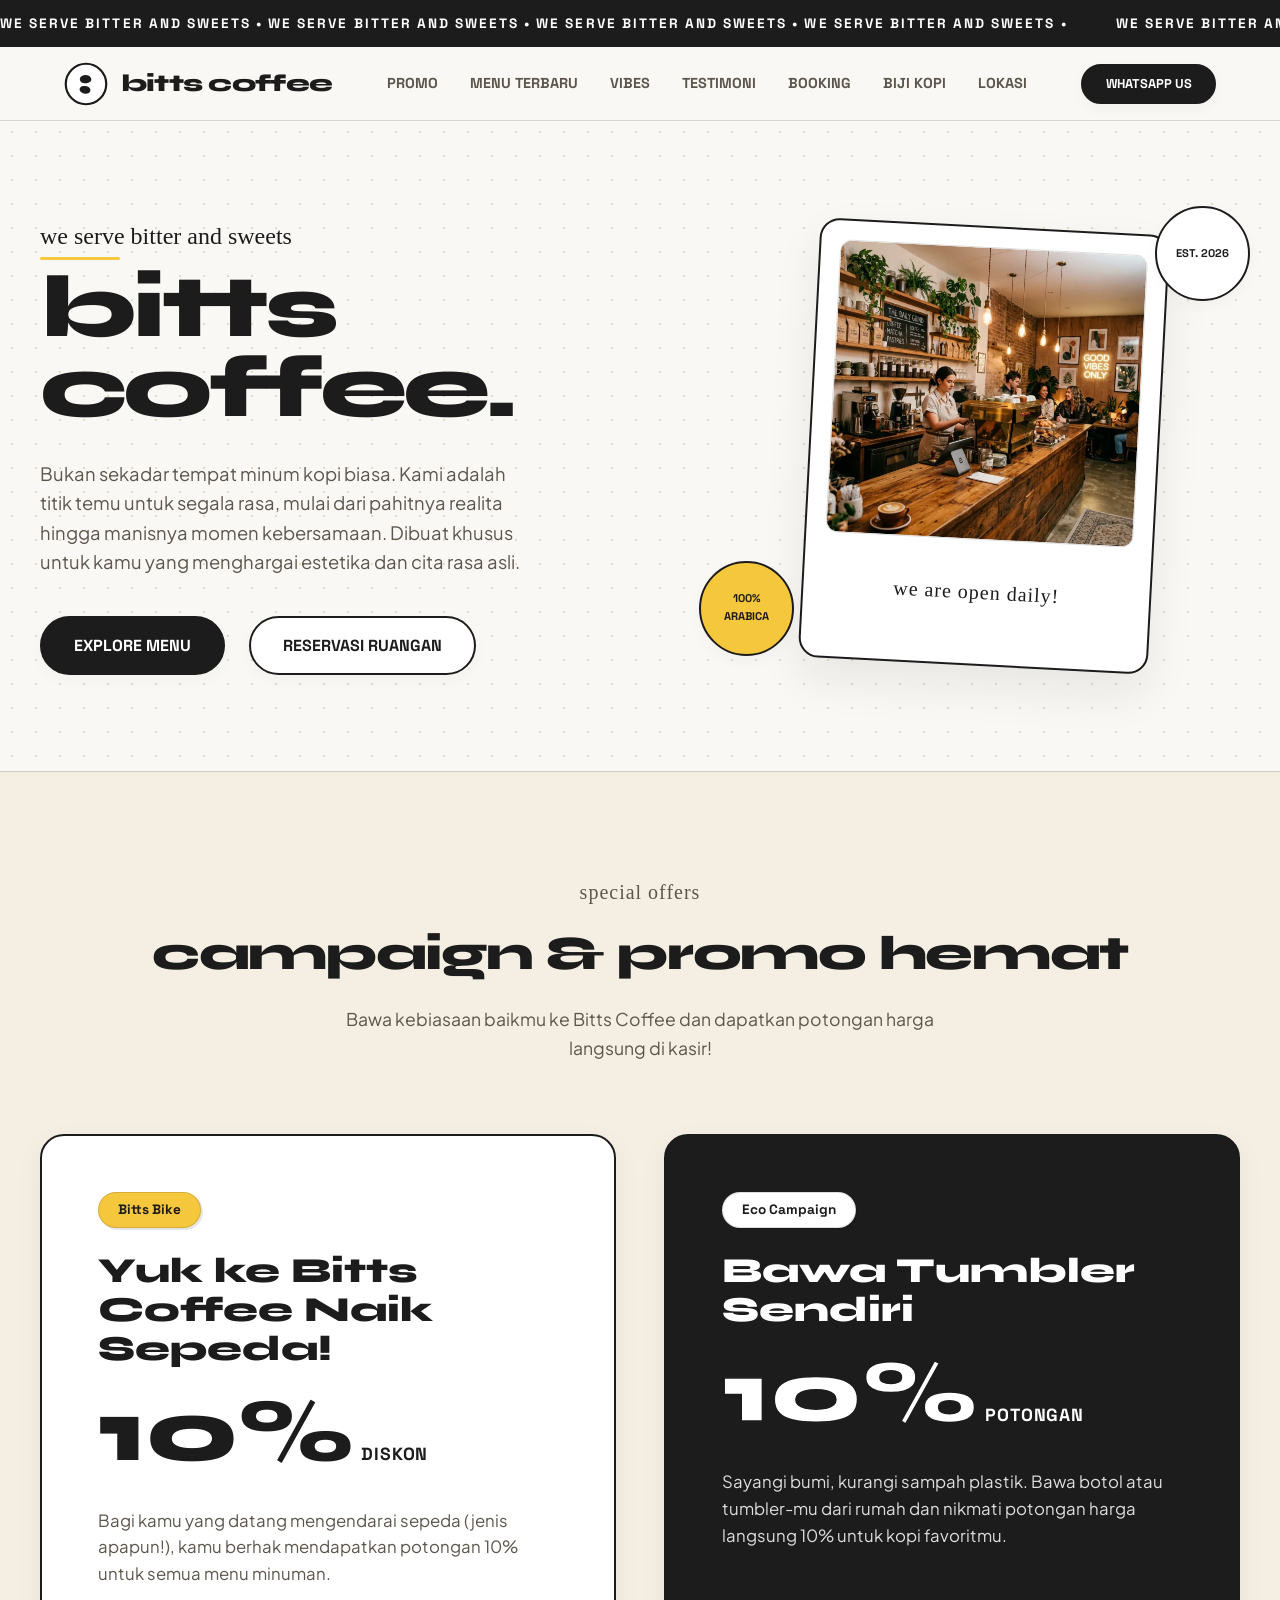
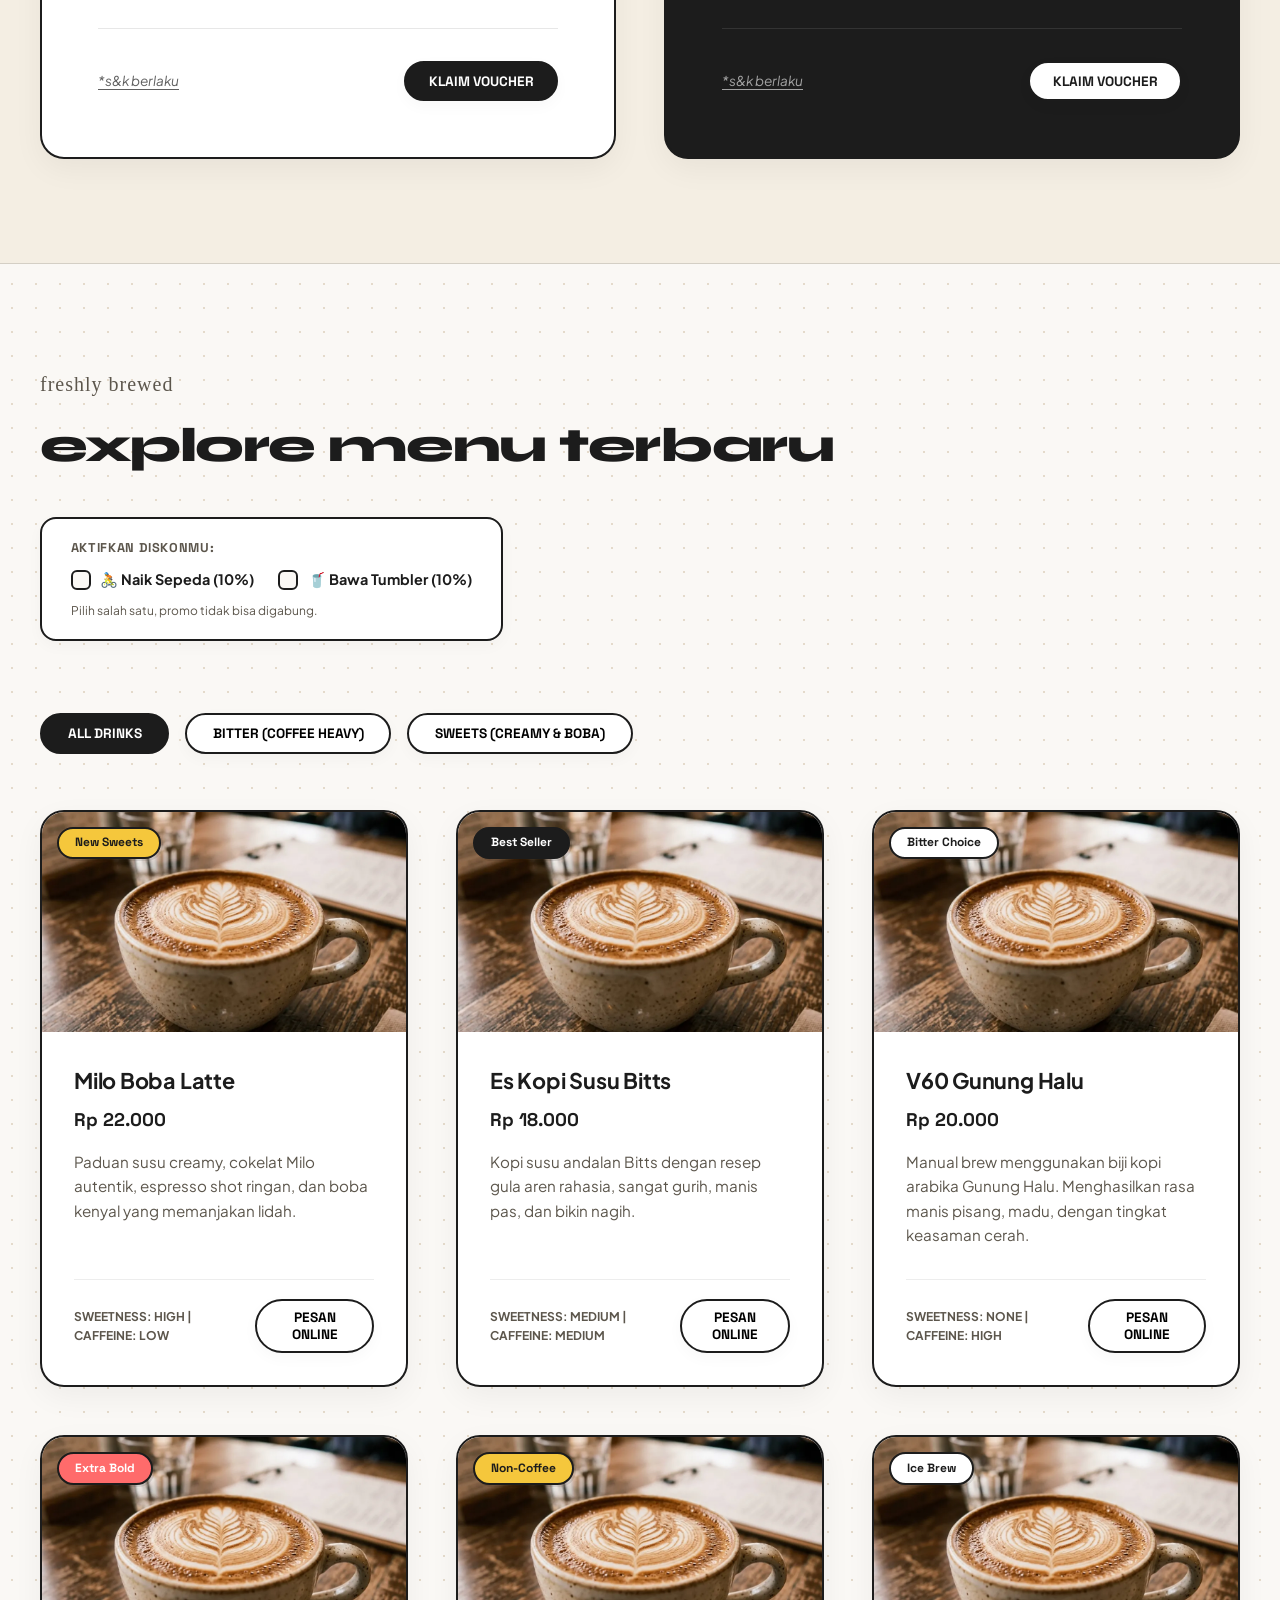
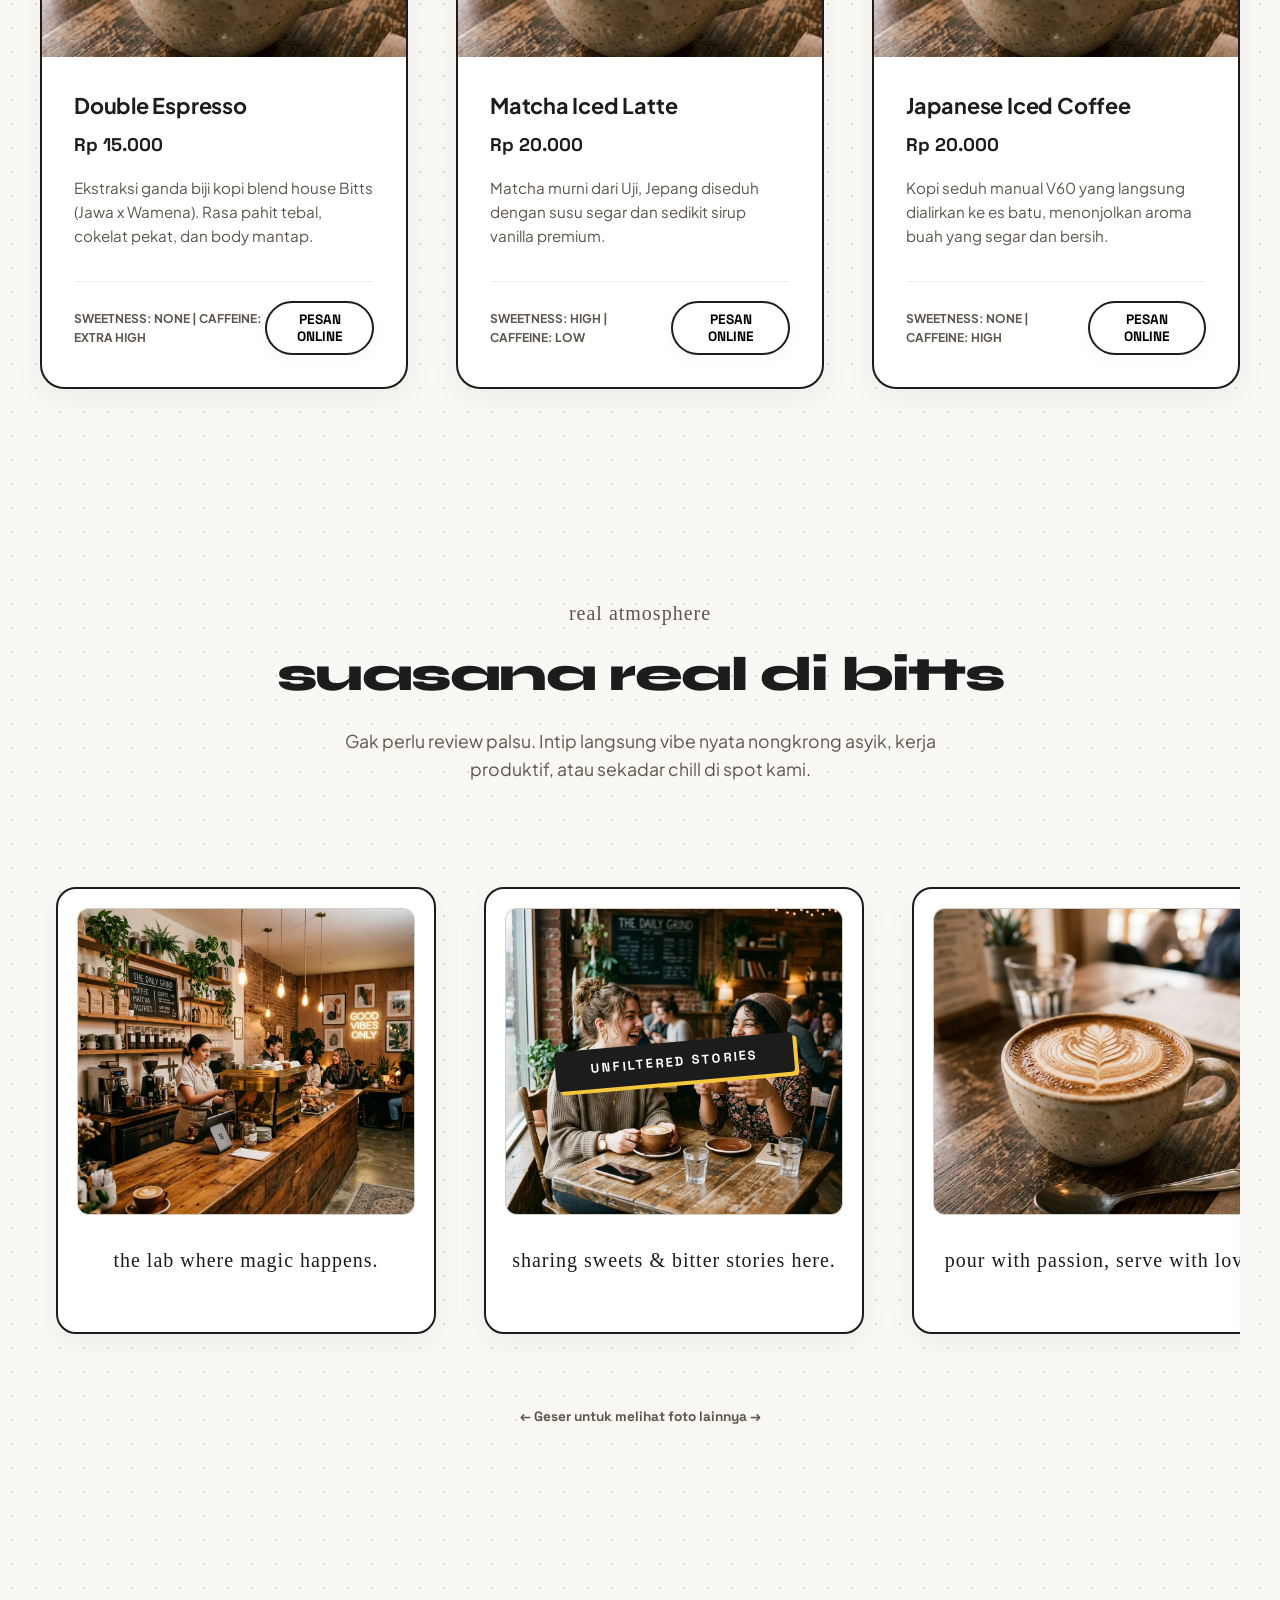
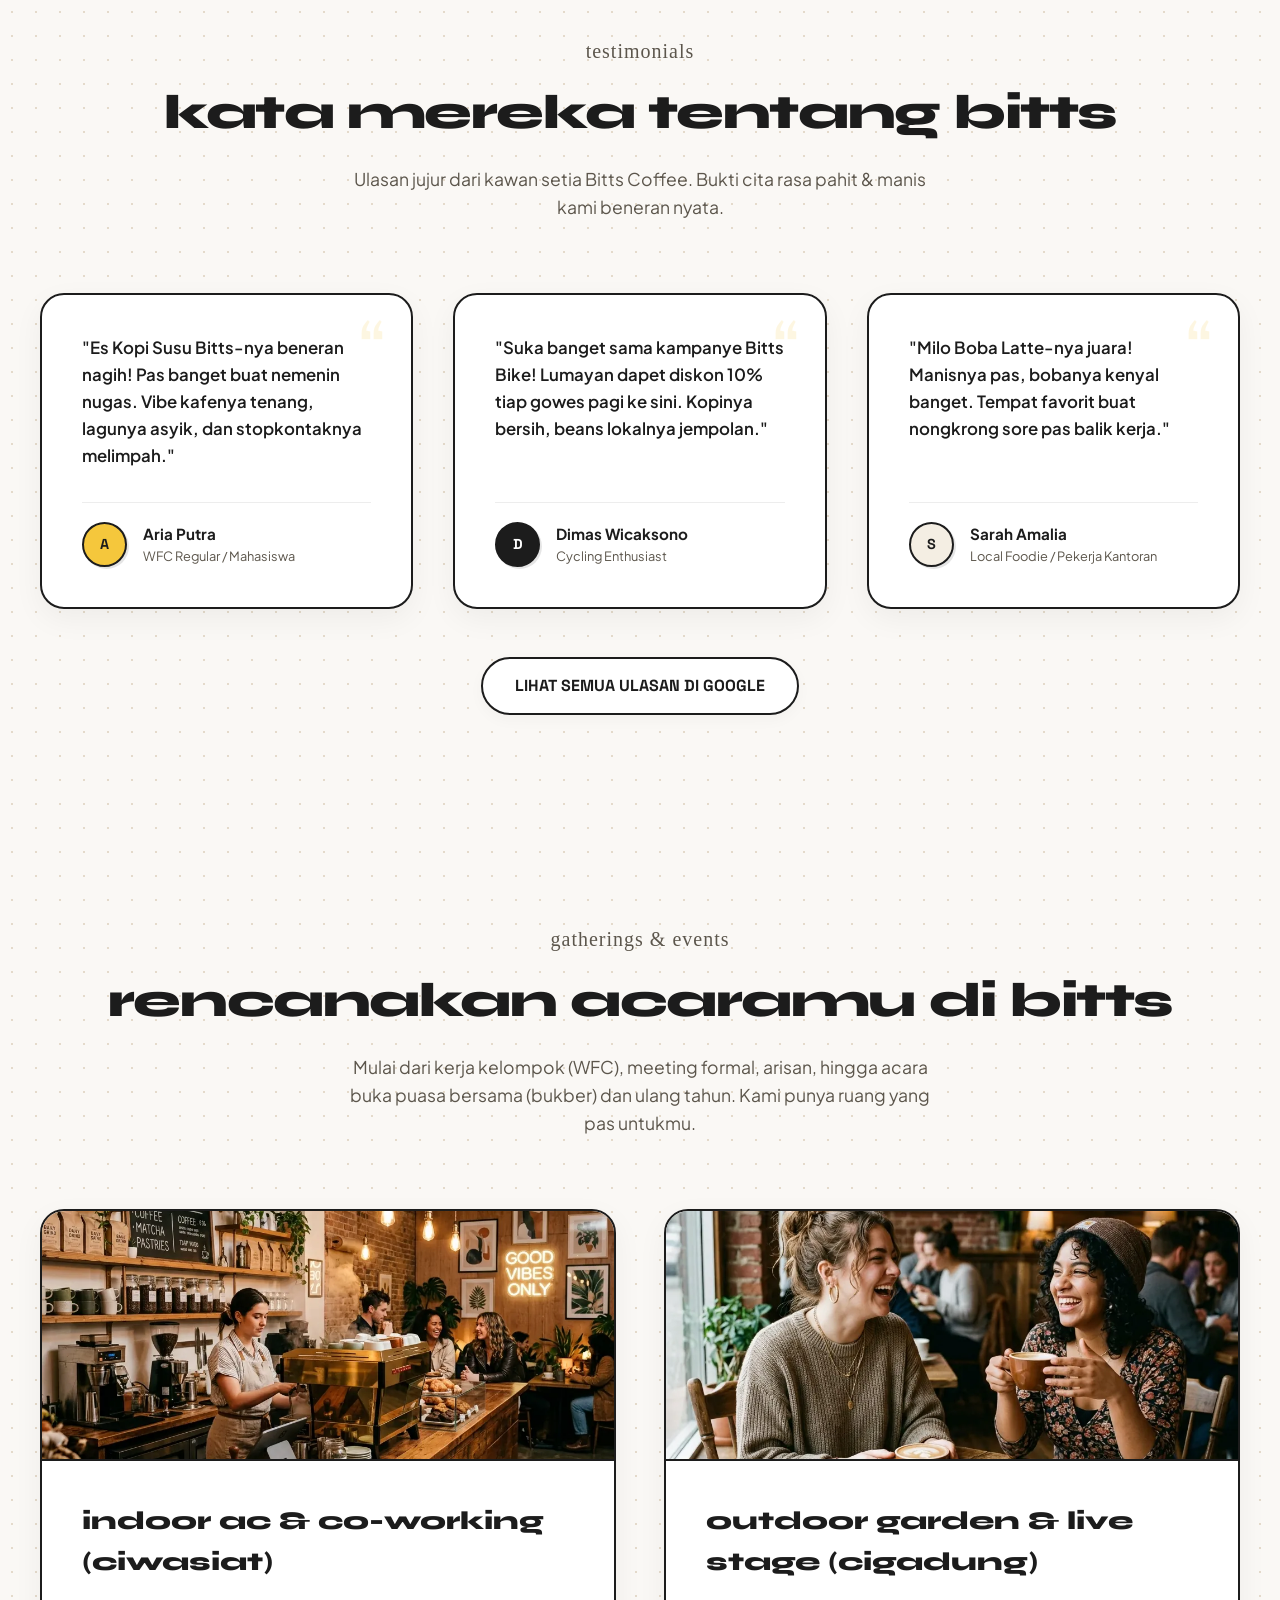
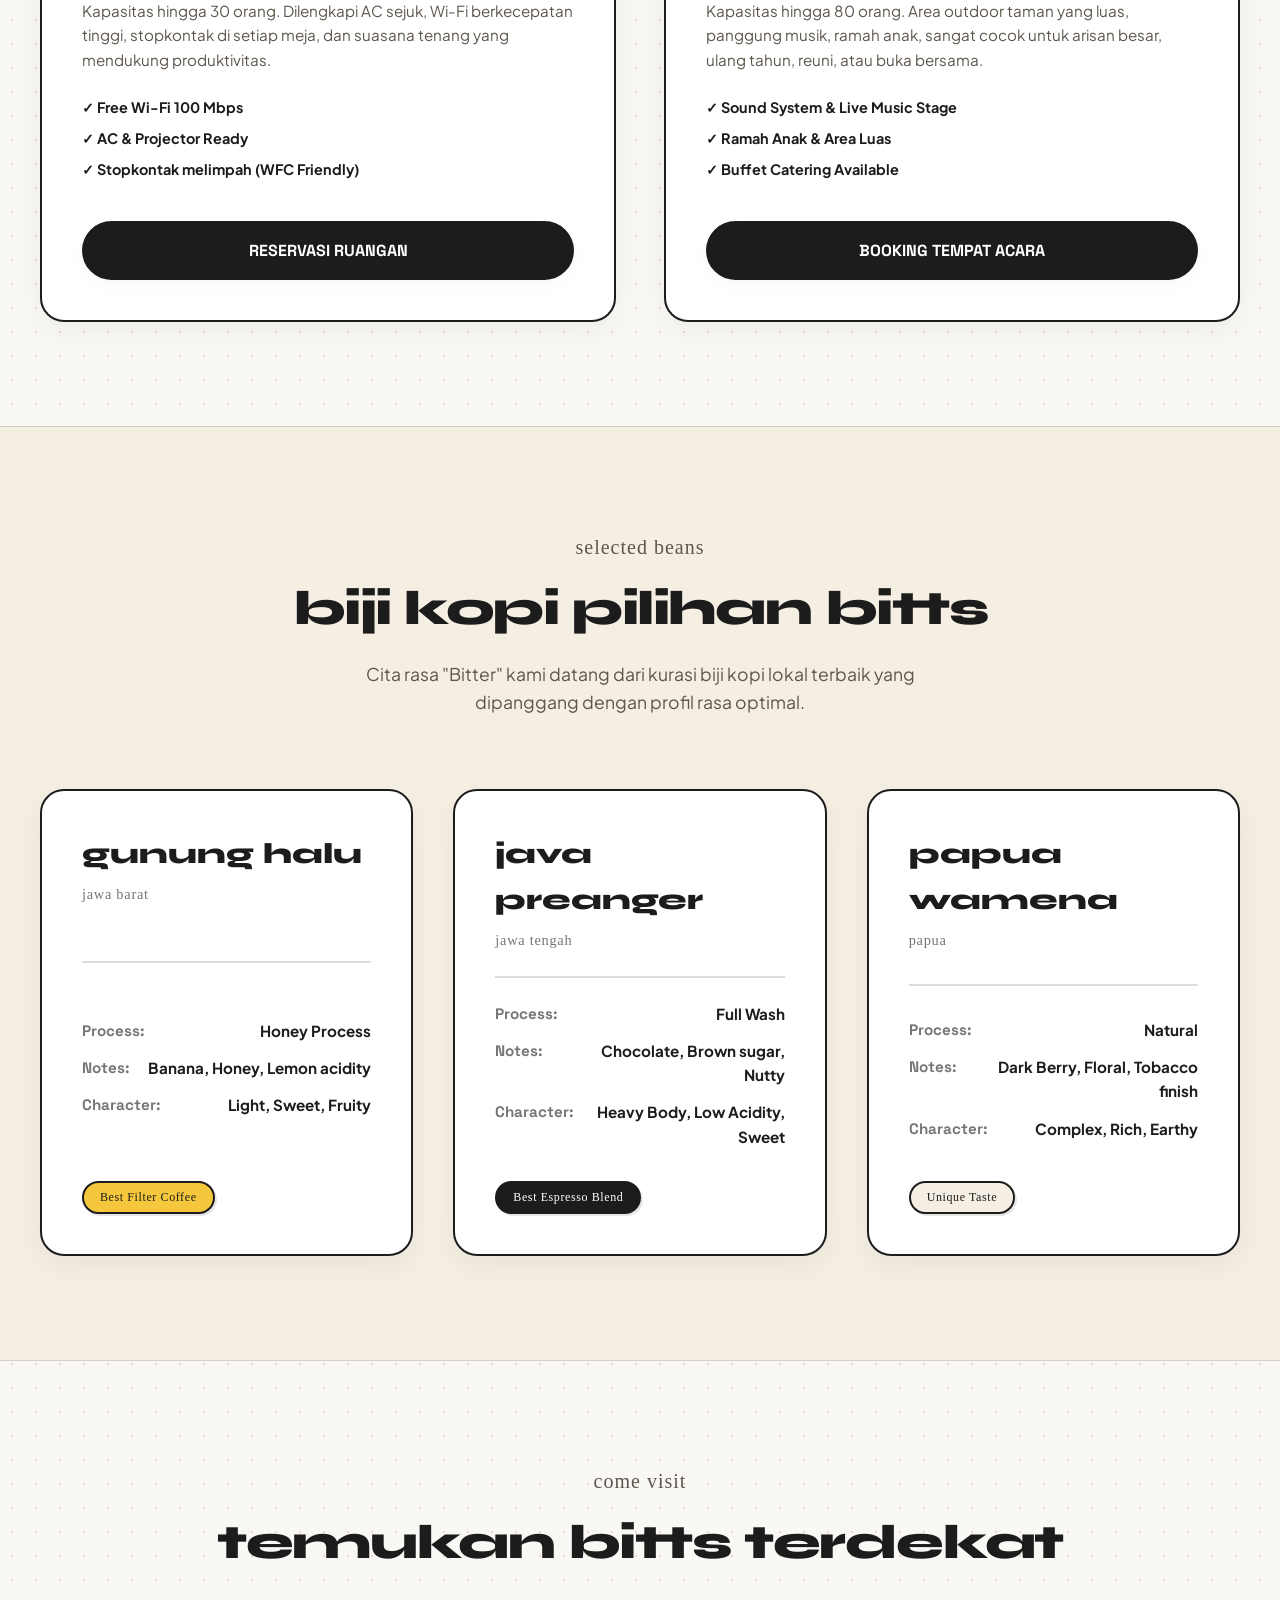
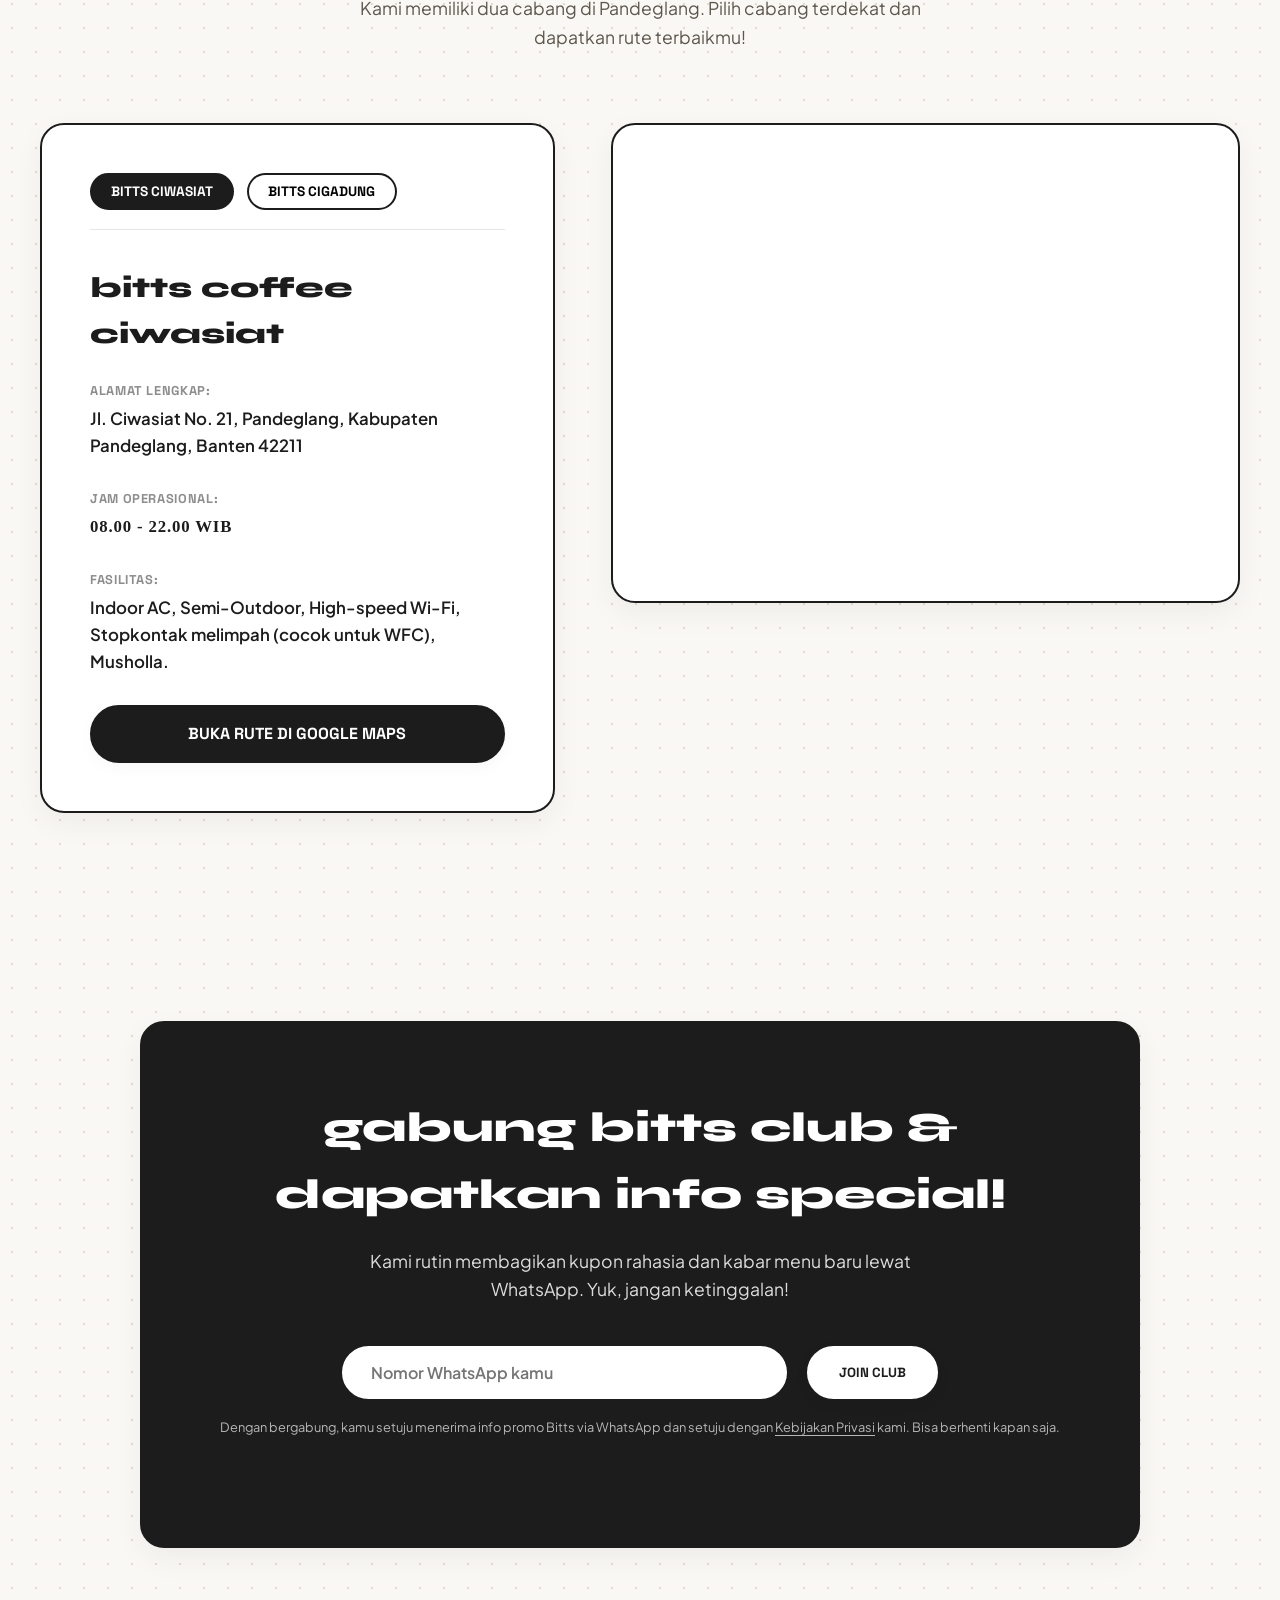
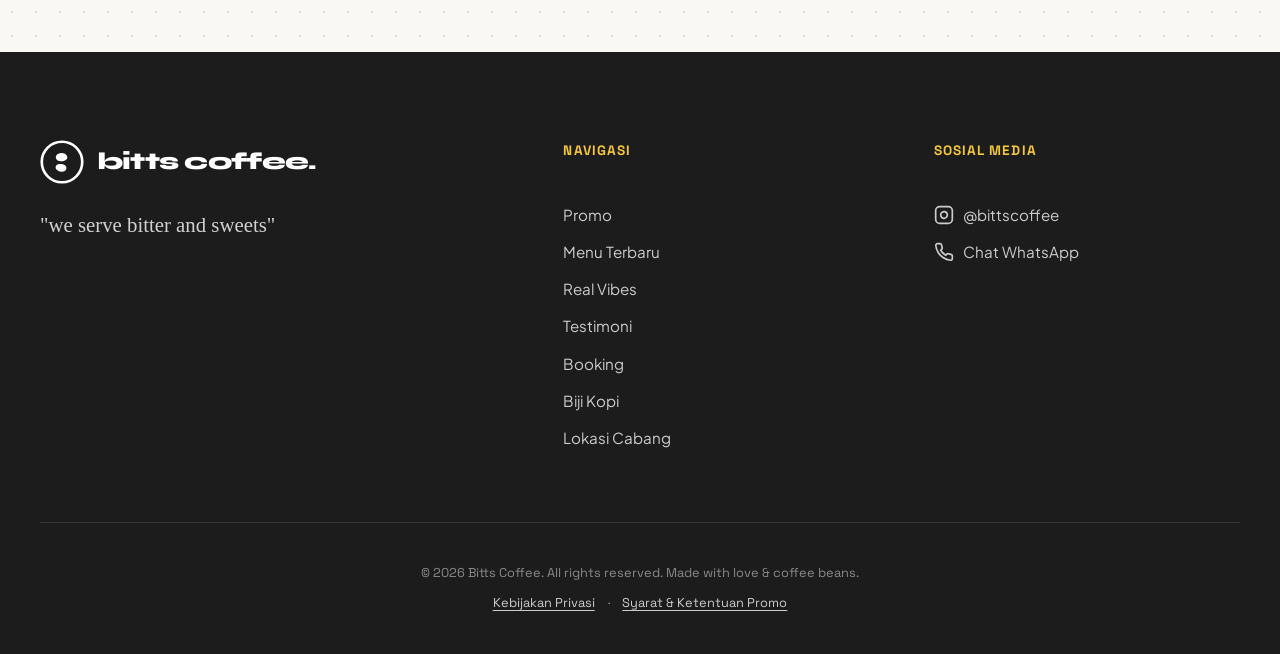
==== index.html @ a5402fc9 "Landing page Bitts Coffee dengan tracking konversi - Halaman utama: promo, menu, suasana, testimoni," ====
<!DOCTYPE html>
<html lang="id">
<head>
  <meta charset="UTF-8">
  <meta name="viewport" content="width=device-width, initial-scale=1.0">
  <title>Bitts Coffee Pandeglang | We Serve Bitter and Sweets</title>
  <!-- SEO Meta Tags (ganti bittscoffee.example dengan domain asli Bitts) -->
  <meta name="description" content="Coffee shop di Pandeglang, cabang Ciwasiat dan Cigadung. Buka setiap hari 08.00-22.00. Diskon 10% kalau datang naik sepeda atau bawa tumbler.">
  <meta name="keywords" content="bitts coffee, coffee shop pandeglang, kopi pandeglang, cafe ciwasiat, cafe cigadung, tempat bukber pandeglang">
  <meta name="author" content="Bitts Coffee">
  <meta name="theme-color" content="#1c1c1c">
  <link rel="canonical" href="https://bittscoffee.example/">
  <link rel="icon" href="favicon.svg" type="image/svg+xml">
  <link rel="apple-touch-icon" href="apple-touch-icon.png">
  <!-- Open Graph (tampilan saat link dibagikan di WhatsApp, Instagram, Facebook) -->
  <meta property="og:title" content="Bitts Coffee Pandeglang | We Serve Bitter and Sweets">
  <meta property="og:description" content="Menu terbaru, promo diskon 10%, reservasi tempat acara, dan lokasi 2 cabang Bitts Coffee di Pandeglang.">
  <meta property="og:type" content="website">
  <meta property="og:url" content="https://bittscoffee.example/">
  <meta property="og:image" content="https://bittscoffee.example/assets/img/og-image.jpg">
  <meta property="og:image:width" content="1200">
  <meta property="og:image:height" content="630">
  <meta property="og:locale" content="id_ID">
  <meta property="og:site_name" content="Bitts Coffee">
  <meta name="twitter:card" content="summary_large_image">

  <!-- Data bisnis untuk Google (muncul di hasil pencarian dan Maps) -->
  <script type="application/ld+json">
  {
    "@context": "https://schema.org",
    "@graph": [
      {
        "@type": "Organization",
        "@id": "https://bittscoffee.example/#brand",
        "name": "Bitts Coffee",
        "url": "https://bittscoffee.example/",
        "logo": "https://bittscoffee.example/apple-touch-icon.png",
        "slogan": "We serve bitter and sweets",
        "sameAs": ["https://instagram.com/bittscoffee"]
      },
      {
        "@type": "CafeOrCoffeeShop",
        "name": "Bitts Coffee Ciwasiat",
        "parentOrganization": { "@id": "https://bittscoffee.example/#brand" },
        "url": "https://bittscoffee.example/#lokasi",
        "image": "https://bittscoffee.example/assets/img/og-image.jpg",
        "telephone": "+6281234567890",
        "servesCuisine": "Kopi",
        "priceRange": "Rp15.000 - Rp25.000",
        "menu": "https://bittscoffee.example/#menu",
        "address": {
          "@type": "PostalAddress",
          "streetAddress": "Jl. Ciwasiat No. 21",
          "addressLocality": "Pandeglang",
          "addressRegion": "Banten",
          "addressCountry": "ID"
        },
        "geo": { "@type": "GeoCoordinates", "latitude": -6.3006847, "longitude": 106.1030062 },
        "openingHoursSpecification": [{
          "@type": "OpeningHoursSpecification",
          "dayOfWeek": ["Monday", "Tuesday", "Wednesday", "Thursday", "Friday", "Saturday", "Sunday"],
          "opens": "08:00",
          "closes": "22:00"
        }]
      },
      {
        "@type": "CafeOrCoffeeShop",
        "name": "Bitts Coffee Cigadung",
        "parentOrganization": { "@id": "https://bittscoffee.example/#brand" },
        "url": "https://bittscoffee.example/#lokasi",
        "image": "https://bittscoffee.example/assets/img/og-image.jpg",
        "telephone": "+6281234567890",
        "servesCuisine": "Kopi",
        "priceRange": "Rp15.000 - Rp25.000",
        "menu": "https://bittscoffee.example/#menu",
        "address": {
          "@type": "PostalAddress",
          "streetAddress": "Jl. Cigadung Mandiri, Cigadung, Kec. Karang Tanjung",
          "addressLocality": "Pandeglang",
          "addressRegion": "Banten",
          "addressCountry": "ID"
        },
        "geo": { "@type": "GeoCoordinates", "latitude": -6.2843482, "longitude": 106.1264871 },
        "openingHoursSpecification": [{
          "@type": "OpeningHoursSpecification",
          "dayOfWeek": ["Monday", "Tuesday", "Wednesday", "Thursday", "Friday", "Saturday", "Sunday"],
          "opens": "08:00",
          "closes": "22:00"
        }]
      }
    ]
  }
  </script>

  <!-- Google Analytics 4 (ganti G-XXXXXXXXXX dengan Measurement ID milik Bitts) -->
  <script async src="https://www.googletagmanager.com/gtag/js?id=G-XXXXXXXXXX"></script>
  <script>
    window.dataLayer = window.dataLayer || [];
    function gtag(){dataLayer.push(arguments);}
    gtag('js', new Date());
    gtag('config', 'G-XXXXXXXXXX');
  </script>

  <!-- Microsoft Clarity (ganti CLARITY_ID dengan Project ID dari clarity.microsoft.com) -->
  <script>
    (function(c,l,a,r,i,t,y){
      c[a]=c[a]||function(){(c[a].q=c[a].q||[]).push(arguments)};
      t=l.createElement(r);t.async=1;t.src="https://www.clarity.ms/tag/"+i;
      y=l.getElementsByTagName(r)[0];y.parentNode.insertBefore(t,y);
    })(window, document, "clarity", "script", "CLARITY_ID");
  </script>

  <!-- Google Fonts -->
  <link rel="preconnect" href="https://fonts.googleapis.com">
  <link rel="preconnect" href="https://fonts.gstatic.com" crossorigin>
  <link href="https://fonts.googleapis.com/css2?family=Permanent+Marker&family=Plus+Jakarta+Sans:wght@400;500;600;700&family=Syne:wght@700;800&family=Space+Grotesk:wght@500;700&display=swap" rel="stylesheet">
  
  <!-- CSS Link -->
  <link rel="stylesheet" href="style.css">
</head>
<body>

  <!-- Announcement Bar / Marquee -->
  <div class="marquee-bar">
    <div class="marquee-content">
      <span>WE SERVE BITTER AND SWEETS • WE SERVE BITTER AND SWEETS • WE SERVE BITTER AND SWEETS • WE SERVE BITTER AND SWEETS • </span>
      <span>WE SERVE BITTER AND SWEETS • WE SERVE BITTER AND SWEETS • WE SERVE BITTER AND SWEETS • WE SERVE BITTER AND SWEETS • </span>
    </div>
  </div>

  <!-- Header Navigation -->
  <header class="main-header">
    <div class="header-container">
      <a href="#" class="logo-group">
        <!-- Double Bean SVG Logo (Soft Charcoal version) -->
        <svg viewBox="0 0 100 100" class="bitts-logo-svg" xmlns="http://www.w3.org/2000/svg">
          <circle cx="50" cy="50" r="46" fill="#fff" stroke="#1c1c1c" stroke-width="5"/>
          <!-- Top bean -->
          <path d="M 36,38 C 38,28 58,26 62,38 C 64,44 54,50 44,48 C 36,46 36,40 36,38 Z" fill="#1c1c1c"/>
          <!-- Bottom bean -->
          <path d="M 37,58 C 42,52 60,54 60,64 C 60,72 48,74 41,70 C 35,66 34,62 37,58 Z" fill="#1c1c1c"/>
        </svg>
        <span class="logo-text">bitts coffee</span>
      </a>

      <nav class="nav-menu">
        <a href="#promo" class="nav-link">Promo</a>
        <a href="#menu" class="nav-link">Menu Terbaru</a>
        <a href="#suasana" class="nav-link">Vibes</a>
        <a href="#testimoni" class="nav-link">Testimoni</a>
        <a href="#booking" class="nav-link">Booking</a>
        <a href="#beans" class="nav-link">Biji Kopi</a>
        <a href="#lokasi" class="nav-link">Lokasi</a>
      </nav>

      <div class="header-cta">
        <a href="https://wa.me/6281234567890?text=Halo%20Bitts%20Coffee,%20saya%20tertarik%20tanya%20tanya%20tentang%20Bitts...%20(via%20website)" target="_blank" class="btn btn-black cta-nav" data-track="click_whatsapp" data-track-label="header">WhatsApp Us</a>
      </div>
      
      <button class="mobile-menu-toggle" id="mobile-toggle" aria-label="Buka menu" aria-expanded="false" aria-controls="mobile-nav">
        <span></span>
        <span></span>
        <span></span>
      </button>
    </div>
  </header>

  <!-- Mobile Nav Overlay -->
  <div class="mobile-nav" id="mobile-nav">
    <a href="#promo" class="mobile-link">Promo</a>
    <a href="#menu" class="mobile-link">Menu Terbaru</a>
    <a href="#suasana" class="mobile-link">Vibes</a>
    <a href="#testimoni" class="mobile-link">Testimoni</a>
    <a href="#booking" class="mobile-link">Booking</a>
    <a href="#beans" class="mobile-link">Biji Kopi</a>
    <a href="#lokasi" class="mobile-link">Lokasi</a>
    <a href="https://wa.me/6281234567890?text=Halo%20Bitts%20Coffee,%20saya%20mau%20order%20dari%20website...%20(via%20website)" target="_blank" class="btn btn-black btn-block" data-track="click_whatsapp" data-track-label="mobile_nav">WhatsApp Us</a>
  </div>

  <main>
    <!-- HERO SECTION -->
    <section class="hero-section">
      <div class="hero-container">
        <div class="hero-content">
          <div class="hero-slogan">we serve bitter and sweets</div>
          <h1 class="hero-title">bitts<br>coffee.</h1>
          <p class="hero-desc">Bukan sekadar tempat minum kopi biasa. Kami adalah titik temu untuk segala rasa, mulai dari pahitnya realita hingga manisnya momen kebersamaan. Dibuat khusus untuk kamu yang menghargai estetika dan cita rasa asli.</p>
          <div class="hero-buttons">
            <a href="#menu" class="btn btn-black">Explore Menu</a>
            <a href="#booking" class="btn btn-white">Reservasi Ruangan</a>
          </div>
        </div>

        <div class="hero-graphics">
          <div class="hero-card polaroid-hero">
            <img src="assets/img/atmosphere.webp" alt="Suasana bar Bitts Coffee" width="1024" height="1024" fetchpriority="high">
            <div class="polaroid-caption font-marker">we are open daily!</div>
          </div>
          <!-- Sticker Badge 1 -->
          <div class="sticker-badge sticker-rotate-cw sticker-top">
            <span>EST. 2026</span>
          </div>
          <!-- Sticker Badge 2 -->
          <div class="sticker-badge sticker-rotate-ccw bg-yellow sticker-bottom">
            <span>100% ARABICA</span>
          </div>
        </div>
      </div>
    </section>

    <!-- PROMO SECTION -->
    <section class="promo-section" id="promo">
      <div class="section-container">
        <div class="section-header text-center">
          <span class="section-tag font-marker">special offers</span>
          <h2 class="section-title">campaign & promo hemat</h2>
          <p class="section-subtitle">Bawa kebiasaan baikmu ke Bitts Coffee dan dapatkan potongan harga langsung di kasir!</p>
        </div>

        <div class="promo-grid">
          <!-- Promo Card 1: Bitts Bike -->
          <div class="promo-card card-neo">
            <div>
              <div class="promo-badge-yellow">Bitts Bike</div>
              <h3 class="promo-card-title">Yuk ke Bitts Coffee Naik Sepeda!</h3>
              <div class="promo-discount-wrapper">
                <span class="promo-discount-num">10%</span>
                <span class="promo-discount-label">DISKON</span>
              </div>
              <p class="promo-card-desc">Bagi kamu yang datang mengendarai sepeda (jenis apapun!), kamu berhak mendapatkan potongan 10% untuk semua menu minuman.</p>
            </div>
            <div class="promo-footer">
              <a href="syarat-ketentuan.html#bitts-bike" class="promo-terms">*s&k berlaku</a>
              <button type="button" class="promo-cta-btn open-voucher-modal" data-promo="bike" data-track="claim_voucher" data-track-label="bike">Klaim Voucher</button>
            </div>
          </div>

          <!-- Promo Card 2: Bitts Tumbler -->
          <div class="promo-card card-neo bg-black text-white">
            <div>
              <div class="promo-badge-white">Eco Campaign</div>
              <h3 class="promo-card-title text-white">Bawa Tumbler Sendiri</h3>
              <div class="promo-discount-wrapper text-white">
                <span class="promo-discount-num strike-outline">10%</span>
                <span class="promo-discount-label">POTONGAN</span>
              </div>
              <p class="promo-card-desc text-light">Sayangi bumi, kurangi sampah plastik. Bawa botol atau tumbler-mu dari rumah dan nikmati potongan harga langsung 10% untuk kopi favoritmu.</p>
            </div>
            <div class="promo-footer text-light">
              <a href="syarat-ketentuan.html#bitts-tumbler" class="promo-terms text-light">*s&k berlaku</a>
              <button type="button" class="promo-cta-btn open-voucher-modal" data-promo="tumbler" data-track="claim_voucher" data-track-label="tumbler">Klaim Voucher</button>
            </div>
          </div>
        </div>
      </div>
    </section>

    <!-- MENU SECTION -->
    <section class="menu-section" id="menu">
      <div class="section-container">
        <div class="section-header flex-header">
          <div>
            <span class="section-tag font-marker">freshly brewed</span>
            <h2 class="section-title">explore menu terbaru</h2>
          </div>
          
          <!-- Interactive Promo Price Switcher -->
          <div class="promo-calculator-widget">
            <span class="calculator-label">Aktifkan Diskonmu:</span>
            <div class="calculator-toggles">
              <label class="toggle-container">
                <input type="checkbox" id="calc-bike" class="calc-checkbox">
                <span class="toggle-custom"></span>
                🚴 Naik Sepeda (10%)
              </label>
              <label class="toggle-container">
                <input type="checkbox" id="calc-tumbler" class="calc-checkbox">
                <span class="toggle-custom"></span>
                🥤 Bawa Tumbler (10%)
              </label>
            </div>
            <p class="calculator-note" id="calc-note">Pilih salah satu, promo tidak bisa digabung.</p>
          </div>
        </div>

        <!-- Menu Tabs Filter -->
        <div class="menu-tabs">
          <button class="menu-tab-btn active" data-filter="all">All Drinks</button>
          <button class="menu-tab-btn" data-filter="bitter">Bitter (Coffee Heavy)</button>
          <button class="menu-tab-btn" data-filter="sweets">Sweets (Creamy & Boba)</button>
        </div>

        <!-- Menu Grid -->
        <div class="menu-grid" id="menu-items-container">
          
          <!-- Menu Item 1 (Sweets) -->
          <div class="menu-card card-neo" data-category="sweets" data-price="22000">
            <div class="menu-card-img-wrapper">
              <img src="assets/img/latte.webp" width="1024" height="1024" loading="lazy" decoding="async" alt="Milo Boba Latte">
              <span class="menu-item-tag sweets-tag">New Sweets</span>
            </div>
            <div class="menu-card-info">
              <div class="menu-title-row">
                <h3 class="menu-item-name">Milo Boba Latte</h3>
                <span class="menu-item-price" data-original-price="22000">Rp 22.000</span>
              </div>
              <p class="menu-item-desc">Paduan susu creamy, cokelat Milo autentik, espresso shot ringan, dan boba kenyal yang memanjakan lidah.</p>
              <div class="menu-card-footer">
                <span class="menu-item-taste">Sweetness: High | Caffeine: Low</span>
                <button class="menu-order-btn open-delivery-modal" data-item-name="Milo Boba Latte" data-track="select_menu" data-track-label="Milo Boba Latte">Pesan Online</button>
              </div>
            </div>
          </div>

          <!-- Menu Item 2 (Sweets) -->
          <div class="menu-card card-neo" data-category="sweets" data-price="18000">
            <div class="menu-card-img-wrapper">
              <img src="assets/img/latte.webp" width="1024" height="1024" loading="lazy" decoding="async" alt="Es Kopi Susu Bitts">
              <span class="menu-item-tag signature-tag">Best Seller</span>
            </div>
            <div class="menu-card-info">
              <div class="menu-title-row">
                <h3 class="menu-item-name">Es Kopi Susu Bitts</h3>
                <span class="menu-item-price" data-original-price="18000">Rp 18.000</span>
              </div>
              <p class="menu-item-desc">Kopi susu andalan Bitts dengan resep gula aren rahasia, sangat gurih, manis pas, dan bikin nagih.</p>
              <div class="menu-card-footer">
                <span class="menu-item-taste">Sweetness: Medium | Caffeine: Medium</span>
                <button class="menu-order-btn open-delivery-modal" data-item-name="Es Kopi Susu Bitts" data-track="select_menu" data-track-label="Es Kopi Susu Bitts">Pesan Online</button>
              </div>
            </div>
          </div>

          <!-- Menu Item 3 (Bitter) -->
          <div class="menu-card card-neo" data-category="bitter" data-price="20000">
            <div class="menu-card-img-wrapper bg-dark-img">
              <img src="assets/img/latte.webp" width="1024" height="1024" loading="lazy" decoding="async" alt="V60 Gunung Halu">
              <span class="menu-item-tag bitter-tag">Bitter Choice</span>
            </div>
            <div class="menu-card-info">
              <div class="menu-title-row">
                <h3 class="menu-item-name">V60 Gunung Halu</h3>
                <span class="menu-item-price" data-original-price="20000">Rp 20.000</span>
              </div>
              <p class="menu-item-desc">Manual brew menggunakan biji kopi arabika Gunung Halu. Menghasilkan rasa manis pisang, madu, dengan tingkat keasaman cerah.</p>
              <div class="menu-card-footer">
                <span class="menu-item-taste">Sweetness: None | Caffeine: High</span>
                <button class="menu-order-btn open-delivery-modal" data-item-name="V60 Gunung Halu" data-track="select_menu" data-track-label="V60 Gunung Halu">Pesan Online</button>
              </div>
            </div>
          </div>

          <!-- Menu Item 4 (Bitter) -->
          <div class="menu-card card-neo" data-category="bitter" data-price="15000">
            <div class="menu-card-img-wrapper">
              <img src="assets/img/latte.webp" width="1024" height="1024" loading="lazy" decoding="async" alt="Double Espresso Shot">
              <span class="menu-item-tag bold-tag">Extra Bold</span>
            </div>
            <div class="menu-card-info">
              <div class="menu-title-row">
                <h3 class="menu-item-name">Double Espresso</h3>
                <span class="menu-item-price" data-original-price="15000">Rp 15.000</span>
              </div>
              <p class="menu-item-desc">Ekstraksi ganda biji kopi blend house Bitts (Jawa x Wamena). Rasa pahit tebal, cokelat pekat, dan body mantap.</p>
              <div class="menu-card-footer">
                <span class="menu-item-taste">Sweetness: None | Caffeine: Extra High</span>
                <button class="menu-order-btn open-delivery-modal" data-item-name="Double Espresso" data-track="select_menu" data-track-label="Double Espresso">Pesan Online</button>
              </div>
            </div>
          </div>

          <!-- Menu Item 5 (Sweets) -->
          <div class="menu-card card-neo" data-category="sweets" data-price="20000">
            <div class="menu-card-img-wrapper">
              <img src="assets/img/latte.webp" width="1024" height="1024" loading="lazy" decoding="async" alt="Matcha Iced Latte">
              <span class="menu-item-tag sweets-tag">Non-Coffee</span>
            </div>
            <div class="menu-card-info">
              <div class="menu-title-row">
                <h3 class="menu-item-name">Matcha Iced Latte</h3>
                <span class="menu-item-price" data-original-price="20000">Rp 20.000</span>
              </div>
              <p class="menu-item-desc">Matcha murni dari Uji, Jepang diseduh dengan susu segar dan sedikit sirup vanilla premium.</p>
              <div class="menu-card-footer">
                <span class="menu-item-taste">Sweetness: High | Caffeine: Low</span>
                <button class="menu-order-btn open-delivery-modal" data-item-name="Matcha Iced Latte" data-track="select_menu" data-track-label="Matcha Iced Latte">Pesan Online</button>
              </div>
            </div>
          </div>

          <!-- Menu Item 6 (Bitter) -->
          <div class="menu-card card-neo" data-category="bitter" data-price="20000">
            <div class="menu-card-img-wrapper">
              <img src="assets/img/latte.webp" width="1024" height="1024" loading="lazy" decoding="async" alt="Japanese Drip Coffee">
              <span class="menu-item-tag bitter-tag">Ice Brew</span>
            </div>
            <div class="menu-card-info">
              <div class="menu-title-row">
                <h3 class="menu-item-name">Japanese Iced Coffee</h3>
                <span class="menu-item-price" data-original-price="20000">Rp 20.000</span>
              </div>
              <p class="menu-item-desc">Kopi seduh manual V60 yang langsung dialirkan ke es batu, menonjolkan aroma buah yang segar dan bersih.</p>
              <div class="menu-card-footer">
                <span class="menu-item-taste">Sweetness: None | Caffeine: High</span>
                <button class="menu-order-btn open-delivery-modal" data-item-name="Japanese Iced Coffee" data-track="select_menu" data-track-label="Japanese Iced Coffee">Pesan Online</button>
              </div>
            </div>
          </div>

        </div>
      </div>
    </section>

    <!-- REAL VIBE (SUASANA) SECTION -->
    <section class="suasana-section" id="suasana">
      <div class="section-container">
        <div class="section-header text-center">
          <span class="section-tag font-marker">real atmosphere</span>
          <h2 class="section-title">suasana real di bitts</h2>
          <p class="section-subtitle">Gak perlu review palsu. Intip langsung vibe nyata nongkrong asyik, kerja produktif, atau sekadar chill di spot kami.</p>
        </div>

        <div class="gallery-scroll-container">
          <!-- Polaroid 1 -->
          <div class="polaroid-card">
            <div class="polaroid-img-wrapper">
              <img src="assets/img/atmosphere.webp" width="1024" height="1024" loading="lazy" decoding="async" alt="Sudut Bar Bitts Coffee">
            </div>
            <div class="polaroid-caption font-marker">the lab where magic happens.</div>
          </div>

          <!-- Polaroid 2 (With Gen-Z Eye Censor Overlay) -->
          <div class="polaroid-card">
            <div class="polaroid-img-wrapper position-relative">
              <img src="assets/img/people.webp" width="1024" height="1024" loading="lazy" decoding="async" alt="Teman nongkrong di Bitts Coffee">
              <!-- Censor Stroke Overlay -->
              <div class="censor-overlay">
                <div class="censor-bar">UNFILTERED STORIES</div>
              </div>
            </div>
            <div class="polaroid-caption font-marker">sharing sweets & bitter stories here.</div>
          </div>

          <!-- Polaroid 3 -->
          <div class="polaroid-card">
            <div class="polaroid-img-wrapper">
              <img src="assets/img/latte.webp" width="1024" height="1024" loading="lazy" decoding="async" alt="Pouring latte art">
            </div>
            <div class="polaroid-caption font-marker">pour with passion, serve with love.</div>
          </div>
        </div>

        <div class="gallery-hint text-center">
          <span>← Geser untuk melihat foto lainnya →</span>
        </div>
      </div>
    </section>

    <!-- TESTIMONIALS SECTION -->
    <section class="testimonials-section" id="testimoni">
      <div class="section-container">
        <div class="section-header text-center">
          <span class="section-tag font-marker">testimonials</span>
          <h2 class="section-title">kata mereka tentang bitts</h2>
          <p class="section-subtitle">Ulasan jujur dari kawan setia Bitts Coffee. Bukti cita rasa pahit & manis kami beneran nyata.</p>
        </div>

        <!-- WAJIB DIGANTI SEBELUM GO-LIVE: 3 ulasan di bawah masih contoh.
             Salin ulasan asli dari Google Maps / Instagram Bitts (minta izin pemberi ulasan),
             lalu ganti teks, nama, dan keterangannya. -->
        <div class="testimonials-grid">
          <!-- Testimonial 1 -->
          <div class="testimonial-card card-neo">
            <span class="quote-icon">“</span>
            <p class="testimonial-quote">"Es Kopi Susu Bitts-nya beneran nagih! Pas banget buat nemenin nugas. Vibe kafenya tenang, lagunya asyik, dan stopkontaknya melimpah."</p>
            <div class="testimonial-author">
              <div class="author-avatar bg-yellow">A</div>
              <div class="author-info">
                <span class="author-name">Aria Putra</span>
                <span class="author-role">WFC Regular / Mahasiswa</span>
              </div>
            </div>
          </div>

          <!-- Testimonial 2 -->
          <div class="testimonial-card card-neo">
            <span class="quote-icon">“</span>
            <p class="testimonial-quote">"Suka banget sama kampanye Bitts Bike! Lumayan dapet diskon 10% tiap gowes pagi ke sini. Kopinya bersih, beans lokalnya jempolan."</p>
            <div class="testimonial-author">
              <div class="author-avatar bg-black text-white">D</div>
              <div class="author-info">
                <span class="author-name">Dimas Wicaksono</span>
                <span class="author-role">Cycling Enthusiast</span>
              </div>
            </div>
          </div>

          <!-- Testimonial 3 -->
          <div class="testimonial-card card-neo">
            <span class="quote-icon">“</span>
            <p class="testimonial-quote">"Milo Boba Latte-nya juara! Manisnya pas, bobanya kenyal banget. Tempat favorit buat nongkrong sore pas balik kerja."</p>
            <div class="testimonial-author">
              <div class="author-avatar bg-grey">S</div>
              <div class="author-info">
                <span class="author-name">Sarah Amalia</span>
                <span class="author-role">Local Foodie / Pekerja Kantoran</span>
              </div>
            </div>
          </div>
        </div>

        <div class="reviews-cta">
          <a href="https://www.google.com/maps/search/?api=1&query=Bitts+Coffee+Pandeglang" target="_blank" rel="noopener" class="btn btn-white" data-track="read_reviews" data-track-label="google_maps">Lihat Semua Ulasan di Google</a>
        </div>
      </div>
    </section>

    <!-- SPACE BOOKING SECTION -->
    <section class="booking-section" id="booking">
      <div class="section-container">
        <div class="section-header text-center">
          <span class="section-tag font-marker">gatherings & events</span>
          <h2 class="section-title">rencanakan acaramu di bitts</h2>
          <p class="section-subtitle">Mulai dari kerja kelompok (WFC), meeting formal, arisan, hingga acara buka puasa bersama (bukber) dan ulang tahun. Kami punya ruang yang pas untukmu.</p>
        </div>

        <div class="booking-grid">
          <!-- Ciwasiat Space -->
          <div class="booking-card card-neo">
            <div class="booking-img-wrapper">
              <img src="assets/img/atmosphere.webp" width="1024" height="1024" loading="lazy" decoding="async" alt="Bitts Ciwasiat Indoor Space">
            </div>
            <div class="booking-info">
              <h3 class="booking-title">Indoor AC & Co-Working (Ciwasiat)</h3>
              <p class="booking-desc">Kapasitas hingga 30 orang. Dilengkapi AC sejuk, Wi-Fi berkecepatan tinggi, stopkontak di setiap meja, dan suasana tenang yang mendukung produktivitas.</p>
              <ul class="booking-features">
                <li>✓ Free Wi-Fi 100 Mbps</li>
                <li>✓ AC & Projector Ready</li>
                <li>✓ Stopkontak melimpah (WFC Friendly)</li>
              </ul>
              <a href="https://wa.me/6281234567890?text=Halo%20Bitts%20Coffee%20Ciwasiat!%20Saya%20ingin%20reservasi%20ruangan%20untuk%20acara%20[Meeting/Nugas/Gathering]%20pada%20tanggal%20[Tanggal]%20untuk%20[Jumlah]%20orang.%20(via%20website)" target="_blank" class="btn btn-black btn-block text-center font-mono" data-track="booking_request" data-track-label="ciwasiat">Reservasi Ruangan</a>
            </div>
          </div>

          <!-- Cigadung Space -->
          <div class="booking-card card-neo">
            <div class="booking-img-wrapper">
              <img src="assets/img/people.webp" width="1024" height="1024" loading="lazy" decoding="async" alt="Bitts Cigadung Garden Space">
            </div>
            <div class="booking-info">
              <h3 class="booking-title">Outdoor Garden & Live Stage (Cigadung)</h3>
              <p class="booking-desc">Kapasitas hingga 80 orang. Area outdoor taman yang luas, panggung musik, ramah anak, sangat cocok untuk arisan besar, ulang tahun, reuni, atau buka bersama.</p>
              <ul class="booking-features">
                <li>✓ Sound System & Live Music Stage</li>
                <li>✓ Ramah Anak & Area Luas</li>
                <li>✓ Buffet Catering Available</li>
              </ul>
              <a href="https://wa.me/6281234567890?text=Halo%20Bitts%20Coffee%20Cigadung!%20Saya%20ingin%20reservasi%20tempat%20acara%20[Bukber/Ulang%20Tahun/Gathering]%20pada%20tanggal%20[Tanggal]%20untuk%20[Jumlah]%20orang.%20(via%20website)" target="_blank" class="btn btn-black btn-block text-center font-mono" data-track="booking_request" data-track-label="cigadung">Booking Tempat Acara</a>
            </div>
          </div>
        </div>
      </div>
    </section>

    <!-- ORIGIN COFFEE BEANS SECTION -->
    <section class="beans-section" id="beans">
      <div class="section-container">
        <div class="section-header text-center">
          <span class="section-tag font-marker">selected beans</span>
          <h2 class="section-title">biji kopi pilihan bitts</h2>
          <p class="section-subtitle">Cita rasa "Bitter" kami datang dari kurasi biji kopi lokal terbaik yang dipanggang dengan profil rasa optimal.</p>
        </div>

        <div class="beans-grid">
          <!-- Bean Card 1: Gunung Halu -->
          <div class="bean-card card-neo">
            <div class="bean-header">
              <h3 class="bean-name">Gunung Halu</h3>
              <span class="bean-origin font-marker">jawa barat</span>
            </div>
            <div class="bean-divider"></div>
            <div class="bean-details">
              <div class="detail-row"><span>Process:</span> <strong>Honey Process</strong></div>
              <div class="detail-row"><span>Notes:</span> <strong>Banana, Honey, Lemon acidity</strong></div>
              <div class="detail-row"><span>Character:</span> <strong>Light, Sweet, Fruity</strong></div>
            </div>
            <div class="bean-tag bg-yellow text-black font-marker">Best Filter Coffee</div>
          </div>

          <!-- Bean Card 2: Jawa Arabica -->
          <div class="bean-card card-neo">
            <div class="bean-header">
              <h3 class="bean-name">Java Preanger</h3>
              <span class="bean-origin font-marker">jawa tengah</span>
            </div>
            <div class="bean-divider"></div>
            <div class="bean-details">
              <div class="detail-row"><span>Process:</span> <strong>Full Wash</strong></div>
              <div class="detail-row"><span>Notes:</span> <strong>Chocolate, Brown sugar, Nutty</strong></div>
              <div class="detail-row"><span>Character:</span> <strong>Heavy Body, Low Acidity, Sweet</strong></div>
            </div>
            <div class="bean-tag bg-black text-white font-marker">Best Espresso Blend</div>
          </div>

          <!-- Bean Card 3: Papua Wamena -->
          <div class="bean-card card-neo">
            <div class="bean-header">
              <h3 class="bean-name">Papua Wamena</h3>
              <span class="bean-origin font-marker">papua</span>
            </div>
            <div class="bean-divider"></div>
            <div class="bean-details">
              <div class="detail-row"><span>Process:</span> <strong>Natural</strong></div>
              <div class="detail-row"><span>Notes:</span> <strong>Dark Berry, Floral, Tobacco finish</strong></div>
              <div class="detail-row"><span>Character:</span> <strong>Complex, Rich, Earthy</strong></div>
            </div>
            <div class="bean-tag bg-grey text-black font-marker">Unique Taste</div>
          </div>
        </div>
      </div>
    </section>

    <!-- LOCATION & OPEN HOURS SECTION -->
    <section class="location-section" id="lokasi">
      <div class="section-container">
        <div class="section-header text-center">
          <span class="section-tag font-marker">come visit</span>
          <h2 class="section-title">temukan bitts terdekat</h2>
          <p class="section-subtitle">Kami memiliki dua cabang di Pandeglang. Pilih cabang terdekat dan dapatkan rute terbaikmu!</p>
        </div>

        <div class="location-layout">
          <!-- Info Column -->
          <div class="location-info-panel card-neo">
            <!-- Tabs -->
            <div class="location-tabs">
              <button class="location-tab-btn active" data-branch="ciwasiat">Bitts Ciwasiat</button>
              <button class="location-tab-btn" data-branch="cigadung">Bitts Cigadung</button>
            </div>

            <!-- Panel Content -->
            <div class="branch-content active" id="branch-ciwasiat">
              <h3 class="branch-title">Bitts Coffee Ciwasiat</h3>
              <div class="branch-detail-item">
                <span class="detail-label">Alamat Lengkap:</span>
                <p class="detail-text">Jl. Ciwasiat No. 21, Pandeglang, Kabupaten Pandeglang, Banten 42211</p>
              </div>
              <div class="branch-detail-item">
                <span class="detail-label">Jam Operasional:</span>
                <p class="detail-text font-marker text-xl">08.00 - 22.00 WIB</p>
              </div>
              <div class="branch-detail-item">
                <span class="detail-label">Fasilitas:</span>
                <p class="detail-text">Indoor AC, Semi-Outdoor, High-speed Wi-Fi, Stopkontak melimpah (cocok untuk WFC), Musholla.</p>
              </div>
              <div class="branch-actions">
                <a href="https://maps.google.com/?q=Bitts+Coffee+Ciwasiat+Pandeglang" target="_blank" class="btn btn-black btn-block text-center" data-track="get_directions" data-track-label="ciwasiat">Buka Rute di Google Maps</a>
              </div>
            </div>

            <div class="branch-content" id="branch-cigadung">
              <h3 class="branch-title">Bitts Coffee Cigadung</h3>
              <div class="branch-detail-item">
                <span class="detail-label">Alamat Lengkap:</span>
                <p class="detail-text">Jl. Cigadung Mandiri, Cigadung, Kec. Karang Tanjung, Kabupaten Pandeglang, Banten 42251</p>
              </div>
              <div class="branch-detail-item">
                <span class="detail-label">Jam Operasional:</span>
                <p class="detail-text font-marker text-xl">08.00 - 22.00 WIB</p>
              </div>
              <div class="branch-detail-item">
                <span class="detail-label">Fasilitas:</span>
                <p class="detail-text">Spacious Outdoor Garden, Live Music Space, Parking Lot luas, Kids-friendly area.</p>
              </div>
              <div class="branch-actions">
                <a href="https://maps.google.com/?q=Bitts+Coffee+Cigadung+Pandeglang" target="_blank" class="btn btn-black btn-block text-center" data-track="get_directions" data-track-label="cigadung">Buka Rute di Google Maps</a>
              </div>
            </div>
          </div>

          <!-- Map Panel (Real GMaps Frame) -->
          <div class="location-map-panel card-neo">
            <!-- IFrame Ciwasiat (Default Active) -->
            <iframe 
              id="map-ciwasiat"
              class="map-iframe active"
              src="https://www.google.com/maps/embed?pb=!1m18!1m12!1m3!1d3964.7180491823377!2d106.1030062!3d-6.3006847!2m3!1f0!2f0!3f0!3m2!1i1024!2i768!4f13.1!3m3!1m2!1s0x2e4210d738bbd479%3A0xe9634e565983eb05!2sJl.%20Ciwasiat%20No.21%2C%20Pandeglang%2C%20Kec.%20Pandeglang%2C%20Kabupaten%20Pandeglang%2C%20Banten%2042213!5e0!3m2!1sid!2sid!4v1700000000000!5m2!1sid!2sid" 
              allowfullscreen="" 
              loading="lazy" 
              referrerpolicy="no-referrer-when-downgrade">
            </iframe>

            <!-- IFrame Cigadung -->
            <iframe 
              id="map-cigadung"
              class="map-iframe"
              src="https://www.google.com/maps/embed?pb=!1m18!1m12!1m3!1d3964.8432360548174!2d106.1264871!3d-6.2843482!2m3!1f0!2f0!3f0!3m2!1i1024!2i768!4f13.1!3m3!1m2!1s0x2e4210ec947df835%3A0xf695f2a1db39268f!2sCigadung%2C%20Kec.%20Karang%20Tanjung%2C%20Kabupaten%20Pandeglang%2C%20Banten!5e0!3m2!1sid!2sid!4v1700000000000!5m2!1sid!2sid" 
              allowfullscreen="" 
              loading="lazy" 
              referrerpolicy="no-referrer-when-downgrade">
            </iframe>
          </div>
        </div>
      </div>
    </section>

    <!-- NEWSLETTER / CAMPAIGN CTA SECTION -->
    <section class="campaign-cta-section">
      <div class="section-container bg-black text-white card-neo cta-container">
        <h2 class="cta-title">Gabung Bitts Club & Dapatkan Info Special!</h2>
        <p class="cta-desc text-light">Kami rutin membagikan kupon rahasia dan kabar menu baru lewat WhatsApp. Yuk, jangan ketinggalan!</p>
        <form class="cta-form" id="club-form" novalidate>
          <input type="tel" name="phone" id="club-phone" placeholder="Nomor WhatsApp kamu" aria-label="Nomor WhatsApp" required class="cta-input" inputmode="tel" autocomplete="tel">
          <button type="submit" class="btn btn-white cta-submit-btn" id="club-submit">Join Club</button>
        </form>
        <p class="cta-consent text-light">Dengan bergabung, kamu setuju menerima info promo Bitts via WhatsApp dan setuju dengan <a href="kebijakan-privasi.html">Kebijakan Privasi</a> kami. Bisa berhenti kapan saja.</p>
        <p class="cta-status" id="club-status" role="status" aria-live="polite"></p>
      </div>
    </section>
  </main>

  <!-- FOOTER -->
  <footer class="main-footer">
    <div class="footer-container">
      <div class="footer-brand">
        <div class="logo-group">
          <!-- Double Bean SVG Logo (All White version) -->
          <svg viewBox="0 0 100 100" class="bitts-logo-svg white-logo" xmlns="http://www.w3.org/2000/svg">
            <circle cx="50" cy="50" r="46" fill="none" stroke="#fff" stroke-width="6"/>
            <!-- Top bean -->
            <path d="M 36,38 C 38,28 58,26 62,38 C 64,44 54,50 44,48 C 36,46 36,40 36,38 Z" fill="#fff"/>
            <!-- Bottom bean -->
            <path d="M 37,58 C 42,52 60,54 60,64 C 60,72 48,74 41,70 C 35,66 34,62 37,58 Z" fill="#fff"/>
          </svg>
          <span class="logo-text text-white">bitts coffee.</span>
        </div>
        <p class="footer-slogan">"we serve bitter and sweets"</p>
      </div>

      <div class="footer-links">
        <h4 class="footer-heading">Navigasi</h4>
        <a href="#promo" class="footer-link">Promo</a>
        <a href="#menu" class="footer-link">Menu Terbaru</a>
        <a href="#suasana" class="footer-link">Real Vibes</a>
        <a href="#testimoni" class="footer-link">Testimoni</a>
        <a href="#booking" class="footer-link">Booking</a>
        <a href="#beans" class="footer-link">Biji Kopi</a>
        <a href="#lokasi" class="footer-link">Lokasi Cabang</a>
      </div>

      <div class="footer-socials">
        <h4 class="footer-heading">Sosial Media</h4>
        <a href="https://instagram.com/bittscoffee" target="_blank" class="footer-link flex-align">
          <svg width="20" height="20" viewBox="0 0 24 24" fill="none" stroke="currentColor" stroke-width="2"><rect width="20" height="20" x="2" y="2" rx="5" ry="5"/><path d="M16 11.37A4 4 0 1 1 12.63 8 4 4 0 0 1 16 11.37z"/><line x1="17.5" x2="17.51" y1="6.5" y2="6.5"/></svg>
          @bittscoffee
        </a>
        <a href="https://wa.me/6281234567890?text=Halo%20Bitts%20Coffee!%20(via%20website)" target="_blank" class="footer-link flex-align" data-track="click_whatsapp" data-track-label="footer">
          <svg width="20" height="20" viewBox="0 0 24 24" fill="none" stroke="currentColor" stroke-width="2"><path d="M22 16.92v3a2 2 0 0 1-2.18 2 19.79 19.79 0 0 1-8.63-3.07 19.5 19.5 0 0 1-6-6 19.79 19.79 0 0 1-3.07-8.67A2 2 0 0 1 4.11 2h3a2 2 0 0 1 2 1.72 12.84 12.84 0 0 0 .7 2.81 2 2 0 0 1-.45 2.11L8.09 9.91a16 16 0 0 0 6 6l1.27-1.27a2 2 0 0 1 2.11-.45 12.84 12.84 0 0 0 2.81.7A2 2 0 0 1 22 16.92z"/></svg>
          Chat WhatsApp
        </a>
      </div>
    </div>

    <div class="footer-bottom text-center">
      <p>&copy; 2026 Bitts Coffee. All rights reserved. Made with love & coffee beans.</p>
      <p class="footer-legal">
        <a href="kebijakan-privasi.html">Kebijakan Privasi</a>
        <span aria-hidden="true">·</span>
        <a href="syarat-ketentuan.html">Syarat &amp; Ketentuan Promo</a>
      </p>
    </div>
  </footer>

  <!-- Delivery Platform Selection Modal -->
  <div class="delivery-modal-backdrop" id="delivery-modal">
    <div class="delivery-modal-content card-neo" role="dialog" aria-modal="true" aria-labelledby="delivery-modal-title">
      <button class="modal-close-btn" id="modal-close" aria-label="Tutup">&times;</button>
      <h3 class="modal-title font-marker" id="delivery-modal-title">Pesan Online</h3>
      <p class="modal-subtitle">Kamu ingin memesan <strong id="modal-item-name">[Nama Menu]</strong> dari cabang mana?</p>
      
      <div class="modal-branches-grid">
        <!-- Branch 1 -->
        <div class="modal-branch-card">
          <h4 class="modal-branch-name">Bitts Ciwasiat</h4>
          <div class="modal-btn-row">
            <a href="https://gofood.link/a/bitts-ciwasiat" target="_blank" class="btn-delivery gofood" data-track="order_delivery" data-track-label="gofood_ciwasiat">
              GoFood
            </a>
            <a href="https://food.grab.com/id/en/restaurant/bitts-ciwasiat" target="_blank" class="btn-delivery grabfood" data-track="order_delivery" data-track-label="grabfood_ciwasiat">
              GrabFood
            </a>
          </div>
        </div>

        <!-- Branch 2 -->
        <div class="modal-branch-card">
          <h4 class="modal-branch-name">Bitts Cigadung</h4>
          <div class="modal-btn-row">
            <a href="https://gofood.link/a/bitts-cigadung" target="_blank" class="btn-delivery gofood" data-track="order_delivery" data-track-label="gofood_cigadung">
              GoFood
            </a>
            <a href="https://food.grab.com/id/en/restaurant/bitts-cigadung" target="_blank" class="btn-delivery grabfood" data-track="order_delivery" data-track-label="grabfood_cigadung">
              GrabFood
            </a>
          </div>
        </div>
      </div>
      <p class="modal-footer-note">Aplikasi ojek online akan langsung terbuka ke menu Bitts Coffee.</p>
    </div>
  </div>

  <!-- Voucher Claim Modal -->
  <div class="delivery-modal-backdrop" id="voucher-modal">
    <div class="delivery-modal-content card-neo" role="dialog" aria-modal="true" aria-labelledby="voucher-modal-title">
      <button class="modal-close-btn" aria-label="Tutup">&times;</button>
      <h3 class="modal-title font-marker" id="voucher-modal-title">Voucher Kamu</h3>
      <p class="modal-subtitle">Tunjukkan kode ini ke kasir untuk dapat potongan <strong id="voucher-promo-name">[Nama Promo]</strong>.</p>
      <div class="voucher-code" id="voucher-code">WEB-XXXX-XXXX</div>
      <p class="voucher-requirement" id="voucher-requirement">[Syarat Promo]</p>
      <a href="#" target="_blank" class="btn btn-black btn-block" id="voucher-wa-btn" data-track="click_whatsapp" data-track-label="voucher">Klaim via WhatsApp</a>
      <p class="modal-footer-note">Berlaku di Bitts Ciwasiat & Cigadung. <a href="syarat-ketentuan.html" target="_blank">*s&k berlaku</a></p>
    </div>
  </div>

  <!-- Mobile Sticky CTA Bar -->
  <nav class="mobile-cta-bar" aria-label="Aksi cepat">
    <a href="#menu" class="mobile-cta-item" data-track="sticky_cta" data-track-label="pesan">Pesan</a>
    <a href="https://wa.me/6281234567890?text=Halo%20Bitts%20Coffee!%20Saya%20mau%20tanya%20menu%20dan%20promo.%20(via%20website)" target="_blank" class="mobile-cta-item mobile-cta-primary" data-track="click_whatsapp" data-track-label="sticky_bar">WhatsApp</a>
    <a href="#lokasi" class="mobile-cta-item" data-track="sticky_cta" data-track-label="rute">Rute</a>
  </nav>

  <!-- JS Script Link -->
  <script src="script.js"></script>
</body>
</html>
---- style.css ----
/* ==========================================================================
   BITTS COFFEE MAIN STYLESHEET
   Soft Premium Playful Modernist Aesthetic (Cream & Soft Charcoal)
   ========================================================================== */

/* --- Custom Properties & Tokens --- */
:root {
  --color-black: #1c1c1c; /* Soft charcoal instead of harsh pure black */
  --color-white: #FAF8F5; /* Warm creamy background */
  --color-card-bg: #ffffff; /* Pure white cards stand out on cream background */
  --color-grey-light: #f4eee3; /* Soft warm grey/beige */
  --color-grey-mid: #e4dacb;
  --color-grey-dark: #5c564c;
  --color-yellow: #f5c73c; /* Muted warm gold/yellow accent */
  
  --font-heading: 'Syne', sans-serif;
  --font-body: 'Plus Jakarta Sans', sans-serif;
  --font-accent: 'Permanent Marker', cursive;
  --font-mono: 'Space Grotesk', sans-serif;
  
  --border-thick: 2px solid var(--color-black);
  --border-thin: 1px solid rgba(28, 28, 28, 0.15);
  
  /* Soft blurred shadows for premium depth */
  --shadow-neo: 0 10px 30px rgba(28, 28, 28, 0.05);
  --shadow-neo-lg: 0 20px 45px rgba(28, 28, 28, 0.08);
  --shadow-neo-sm: 0 5px 15px rgba(28, 28, 28, 0.03);
  
  --transition-smooth: 0.4s cubic-bezier(0.16, 1, 0.3, 1);
  --transition-fast: 0.2s cubic-bezier(0.16, 1, 0.3, 1);
}

/* --- Global Reset & Base --- */
* {
  box-sizing: border-box;
  margin: 0;
  padding: 0;
  scroll-behavior: smooth;
}

body {
  font-family: var(--font-body);
  background-color: var(--color-white);
  /* Subtle dot-grid paper texture background */
  background-image: radial-gradient(#e4dacb 1.5px, transparent 1.5px);
  background-size: 24px 24px;
  color: var(--color-black);
  line-height: 1.6;
  overflow-x: hidden;
  -webkit-font-smoothing: antialiased;
}

a {
  color: inherit;
  text-decoration: none;
}

/* --- Typography Helper Classes --- */
.font-marker {
  font-family: var(--font-accent);
  letter-spacing: 0.05em;
}

.text-white { color: #ffffff !important; }
.text-light { color: #dddddd !important; }
.text-black { color: var(--color-black) !important; }
.bg-yellow { background-color: var(--color-yellow) !important; }
.bg-black { background-color: var(--color-black) !important; }
.bg-grey { background-color: var(--color-grey-light) !important; }
.text-center { text-align: center; }
.text-xl { font-size: 1.25rem; }

/* --- Scrollbar Customization --- */
::-webkit-scrollbar {
  width: 10px;
  height: 8px;
}
::-webkit-scrollbar-track {
  background: var(--color-white);
}
::-webkit-scrollbar-thumb {
  background: var(--color-grey-mid);
  border-radius: 10px;
}
::-webkit-scrollbar-thumb:hover {
  background: var(--color-grey-dark);
}

/* --- Buttons --- */
.btn {
  display: inline-block;
  padding: 0.9rem 2rem;
  font-family: var(--font-mono);
  font-weight: 700;
  text-transform: uppercase;
  border: var(--border-thick);
  border-radius: 50px; /* Fully rounded buttons for premium feel */
  cursor: pointer;
  transition: var(--transition-smooth);
  text-align: center;
}

.btn-black {
  background-color: var(--color-black);
  color: #ffffff;
  box-shadow: var(--shadow-neo-sm);
}
.btn-black:hover {
  background-color: var(--color-white);
  color: var(--color-black);
  transform: translateY(-3px);
  box-shadow: var(--shadow-neo);
}
.btn-black:active {
  transform: translateY(1px);
  box-shadow: var(--shadow-neo-sm);
}

.btn-white {
  background-color: #ffffff;
  color: var(--color-black);
  box-shadow: var(--shadow-neo-sm);
}
.btn-white:hover {
  background-color: var(--color-black);
  color: #ffffff;
  transform: translateY(-3px);
  box-shadow: var(--shadow-neo);
}
.btn-white:active {
  transform: translateY(1px);
  box-shadow: var(--shadow-neo-sm);
}

.btn-block {
  display: block;
  width: 100%;
}

/* --- Premium Soft Brutalist Card --- */
.card-neo {
  background-color: var(--color-card-bg);
  border: var(--border-thick);
  border-radius: 24px; /* Smooth rounded corners */
  box-shadow: var(--shadow-neo);
  transition: var(--transition-smooth);
}

/* --- Marquee Announcement --- */
.marquee-bar {
  background-color: var(--color-black);
  color: #ffffff;
  padding: 0.8rem 0;
  overflow: hidden;
  position: relative;
  display: flex;
}
.marquee-content {
  display: flex;
  white-space: nowrap;
  animation: marquee 30s linear infinite;
}
.marquee-content span {
  font-family: var(--font-mono);
  font-weight: 700;
  font-size: 0.85rem;
  letter-spacing: 0.15em;
  padding-right: 3rem;
}

@keyframes marquee {
  0% { transform: translate3d(0, 0, 0); }
  100% { transform: translate3d(-50%, 0, 0); }
}

/* --- Header --- */
.main-header {
  background-color: rgba(250, 248, 245, 0.85); /* Glassmorphic header */
  backdrop-filter: blur(12px);
  -webkit-backdrop-filter: blur(12px);
  border-bottom: var(--border-thin);
  position: sticky;
  top: 0;
  z-index: 100;
  transition: var(--transition-smooth);
}
.header-container {
  display: flex;
  justify-content: space-between;
  align-items: center;
  max-width: 1200px;
  margin: 0 auto;
  padding: 0.9rem 1.5rem;
}
.logo-group {
  display: flex;
  align-items: center;
  gap: 0.8rem;
}
.bitts-logo-svg {
  width: 44px;
  height: 44px;
  transition: transform var(--transition-smooth);
}
.logo-group:hover .bitts-logo-svg {
  transform: rotate(15deg) scale(1.05);
}
.logo-text {
  font-family: var(--font-heading);
  font-weight: 800;
  font-size: 1.5rem;
  letter-spacing: -0.03em;
  text-transform: lowercase;
}
.nav-menu {
  display: flex;
  gap: 2rem;
}
.nav-link {
  font-family: var(--font-mono);
  font-weight: 700;
  text-transform: uppercase;
  font-size: 0.9rem;
  color: var(--color-grey-dark);
  transition: var(--transition-fast);
  padding: 0.3rem 0;
}
.nav-link:hover {
  color: var(--color-black);
}
.cta-nav {
  padding: 0.5rem 1.4rem;
  font-size: 0.8rem;
}

/* --- Mobile Menu Toggle --- */
.mobile-menu-toggle {
  display: none;
  flex-direction: column;
  justify-content: space-between;
  width: 26px;
  height: 18px;
  background: transparent;
  border: none;
  cursor: pointer;
  z-index: 101;
}
.mobile-menu-toggle span {
  width: 100%;
  height: 2.5px;
  background-color: var(--color-black);
  transition: transform var(--transition-fast);
}
.mobile-menu-toggle.active span:nth-child(1) {
  transform: translateY(7.5px) rotate(45deg);
}
.mobile-menu-toggle.active span:nth-child(2) {
  opacity: 0;
}
.mobile-menu-toggle.active span:nth-child(3) {
  transform: translateY(-7.5px) rotate(-45deg);
}

.mobile-nav {
  display: none;
  position: fixed;
  top: 69px;
  left: 0;
  width: 100%;
  background-color: var(--color-white);
  border-bottom: var(--border-thin);
  padding: 2.5rem 2rem;
  flex-direction: column;
  gap: 1.5rem;
  z-index: 99;
  box-shadow: 0 15px 30px rgba(0,0,0,0.05);
}
.mobile-link {
  font-family: var(--font-mono);
  font-weight: 700;
  text-transform: uppercase;
  font-size: 1.2rem;
  border-bottom: 1px solid rgba(28,28,28,0.05);
  padding-bottom: 0.5rem;
}

/* --- Hero Section --- */
.hero-section {
  padding: 6rem 1.5rem;
  background: transparent;
}
.hero-container {
  display: grid;
  grid-template-columns: 1.1fr 0.9fr;
  align-items: center;
  gap: 4rem;
  max-width: 1200px;
  margin: 0 auto;
}
.hero-slogan {
  font-family: var(--font-accent);
  font-size: 1.5rem;
  text-transform: lowercase;
  color: var(--color-black);
  margin-bottom: 0.8rem;
  position: relative;
  display: inline-block;
}
.hero-slogan::after {
  content: '';
  position: absolute;
  bottom: -4px;
  left: 0;
  width: 80px;
  height: 3px;
  background-color: var(--color-yellow);
  border-radius: 2px;
}
.hero-title {
  font-family: var(--font-heading);
  font-weight: 800;
  font-size: 5.5rem;
  line-height: 0.9;
  letter-spacing: -0.04em;
  text-transform: lowercase;
  margin-bottom: 2rem;
}
.hero-desc {
  font-size: 1.15rem;
  max-width: 500px;
  color: var(--color-grey-dark);
  margin-bottom: 2.5rem;
}
.hero-buttons {
  display: flex;
  gap: 1.5rem;
}

/* Hero Polaroid Card Graphics */
.hero-graphics {
  position: relative;
  display: flex;
  justify-content: center;
  align-items: center;
  min-width: 0; /* Let the grid column shrink below the card width on phones */
}
.polaroid-hero {
  transform: rotate(3deg);
  width: 350px;
  max-width: 85%;
  padding: 1.2rem 1.2rem 3.5rem 1.2rem;
  box-shadow: var(--shadow-neo-lg);
  background-color: #ffffff;
  border: var(--border-thick);
  border-radius: 20px;
  transition: var(--transition-smooth);
}
.polaroid-hero:hover {
  transform: rotate(0deg) scale(1.03);
}
.polaroid-hero img {
  width: 100%;
  height: auto; /* Override the height attribute so aspect-ratio applies */
  aspect-ratio: 1.05;
  object-fit: cover;
  border-radius: 12px;
  border: var(--border-thin);
  /* Full colorful images, no grayscale filter */
}
.polaroid-caption {
  font-size: 1.3rem;
  text-align: center;
  margin-top: 1.5rem;
  color: var(--color-black);
}

/* Dynamic Stickers */
.sticker-badge {
  position: absolute;
  padding: 0.8rem;
  border: var(--border-thick);
  border-radius: 50%;
  width: 95px;
  height: 95px;
  display: flex;
  align-items: center;
  justify-content: center;
  font-family: var(--font-mono);
  font-weight: 700;
  font-size: 0.7rem;
  text-align: center;
  box-shadow: var(--shadow-neo-sm);
  background-color: #ffffff;
  z-index: 2;
}
.sticker-top {
  top: -20px;
  right: -10px;
}
.sticker-bottom {
  bottom: 10px;
  left: -30px;
}
.sticker-rotate-cw {
  animation: rotate-cw 12s linear infinite;
}
.sticker-rotate-ccw {
  animation: rotate-ccw 10s linear infinite;
}

@keyframes rotate-cw {
  from { transform: rotate(0deg); }
  to { transform: rotate(360deg); }
}
@keyframes rotate-ccw {
  from { transform: rotate(360deg); }
  to { transform: rotate(0deg); }
}

/* --- Common Section Styling --- */
section {
  padding: 6.5rem 1.5rem;
}
.section-container {
  max-width: 1200px;
  margin: 0 auto;
}
.section-header {
  margin-bottom: 4.5rem;
}
.flex-header {
  display: flex;
  justify-content: space-between;
  align-items: flex-end;
  gap: 2rem;
  flex-wrap: wrap;
}
.section-tag {
  font-size: 1.25rem;
  color: var(--color-grey-dark);
  display: block;
  margin-bottom: 0.5rem;
}
.section-title {
  font-family: var(--font-heading);
  font-weight: 800;
  font-size: 3rem;
  letter-spacing: -0.03em;
  text-transform: lowercase;
}
.section-subtitle {
  font-size: 1.1rem;
  color: var(--color-grey-dark);
  max-width: 600px;
  margin: 0.8rem auto 0 auto;
}

/* --- Promos Section --- */
.promo-section {
  background-color: var(--color-grey-light);
  border-top: var(--border-thin);
  border-bottom: var(--border-thin);
}
.promo-grid {
  display: grid;
  grid-template-columns: 1fr 1fr;
  gap: 3rem;
}
.promo-card {
  padding: 3.5rem;
  display: flex;
  flex-direction: column;
  justify-content: space-between;
  min-height: 440px;
  position: relative;
  overflow: hidden;
}

.promo-badge-yellow {
  display: inline-block;
  background-color: var(--color-yellow);
  color: var(--color-black);
  border: var(--border-thin);
  border-radius: 30px;
  padding: 0.4rem 1.2rem;
  font-family: var(--font-mono);
  font-weight: 700;
  font-size: 0.85rem;
  align-self: flex-start;
  margin-bottom: 1.5rem;
  box-shadow: 2px 2px 0px rgba(0,0,0,0.1);
}
.promo-badge-white {
  display: inline-block;
  background-color: #ffffff;
  color: var(--color-black);
  border: var(--border-thin);
  border-radius: 30px;
  padding: 0.4rem 1.2rem;
  font-family: var(--font-mono);
  font-weight: 700;
  font-size: 0.85rem;
  align-self: flex-start;
  margin-bottom: 1.5rem;
  box-shadow: 2px 2px 0px rgba(0,0,0,0.1);
}

.promo-card-title {
  font-family: var(--font-heading);
  font-weight: 800;
  font-size: 2.2rem;
  line-height: 1.1;
  margin-bottom: 1.2rem;
}
.promo-discount-wrapper {
  display: flex;
  align-items: baseline;
  gap: 0.5rem;
  margin: 1rem 0 2rem 0;
}
.promo-discount-num {
  font-size: 5.5rem;
  font-family: var(--font-heading);
  font-weight: 800;
  line-height: 1;
}
.strike-outline {
  color: #ffffff;
  -webkit-text-stroke: 1.5px var(--color-black);
}
.promo-discount-label {
  font-family: var(--font-mono);
  font-weight: 700;
  font-size: 1.1rem;
  letter-spacing: 0.05em;
}
.promo-card-desc {
  font-size: 1.05rem;
  margin-bottom: 2.5rem;
  color: var(--color-grey-dark);
}
.promo-card.bg-black .promo-card-desc {
  color: #cccccc;
}

.promo-footer {
  display: flex;
  justify-content: space-between;
  align-items: center;
  border-top: 1px solid rgba(28, 28, 28, 0.1);
  padding-top: 2rem;
  margin-top: auto;
}
.promo-card.bg-black .promo-footer {
  border-top-color: rgba(255, 255, 255, 0.1);
}
.promo-terms {
  font-size: 0.85rem;
  font-style: italic;
  opacity: 0.7;
  text-decoration: underline;
  text-underline-offset: 3px;
}
.promo-terms:hover {
  opacity: 1;
}
.promo-cta-btn {
  background-color: var(--color-black);
  color: #ffffff;
  padding: 0.6rem 1.4rem;
  font-family: var(--font-mono);
  font-weight: 700;
  font-size: 0.85rem;
  text-transform: uppercase;
  border: var(--border-thick);
  border-radius: 30px;
  box-shadow: var(--shadow-neo-sm);
  transition: var(--transition-fast);
  cursor: pointer;
}
.promo-cta-btn:hover {
  background-color: var(--color-yellow);
  color: var(--color-black);
  transform: translateY(-2px);
}
.promo-card.bg-black .promo-cta-btn {
  background-color: #ffffff;
  color: var(--color-black);
}
.promo-card.bg-black .promo-cta-btn:hover {
  background-color: var(--color-yellow);
  color: var(--color-black);
  border-color: var(--color-yellow);
}

/* --- Menu Section --- */
/* Interactive Discount Calculator Widget */
.promo-calculator-widget {
  background: #ffffff;
  border: var(--border-thick);
  border-radius: 16px;
  padding: 1.2rem 1.8rem;
  box-shadow: var(--shadow-neo-sm);
}
.calculator-label {
  font-family: var(--font-mono);
  font-weight: 700;
  font-size: 0.8rem;
  display: block;
  margin-bottom: 0.6rem;
  text-transform: uppercase;
  letter-spacing: 0.05em;
  color: var(--color-grey-dark);
}
.calculator-toggles {
  display: flex;
  gap: 1.5rem;
  flex-wrap: wrap;
}
.toggle-container {
  position: relative;
  display: flex;
  align-items: center;
  gap: 0.6rem;
  font-family: var(--font-body);
  font-weight: 700;
  font-size: 0.9rem;
  cursor: pointer;
}
.calc-checkbox {
  /* Visually hidden but still reachable with the keyboard */
  position: absolute;
  width: 1px;
  height: 1px;
  opacity: 0;
  pointer-events: none;
}
.calc-checkbox:focus-visible + .toggle-custom {
  outline: 3px solid var(--color-yellow);
  outline-offset: 2px;
}
.toggle-custom {
  width: 20px;
  height: 20px;
  border: 2px solid var(--color-black);
  border-radius: 6px;
  display: inline-block;
  position: relative;
  background-color: var(--color-white);
  transition: var(--transition-fast);
}
.calc-checkbox:checked + .toggle-custom {
  background-color: var(--color-yellow);
}
.calc-checkbox:checked + .toggle-custom::after {
  content: '✓';
  position: absolute;
  top: 50%;
  left: 50%;
  transform: translate(-50%, -50%);
  font-size: 0.8rem;
  font-weight: bold;
  color: var(--color-black);
}
.calculator-note {
  font-size: 0.75rem;
  color: var(--color-grey-dark);
  margin-top: 0.6rem;
}

/* Menu Tabs */
.menu-tabs {
  display: flex;
  gap: 1rem;
  margin-bottom: 3.5rem;
  flex-wrap: wrap;
}
.menu-tab-btn {
  background-color: #ffffff;
  border: var(--border-thick);
  border-radius: 30px;
  padding: 0.6rem 1.6rem;
  font-family: var(--font-mono);
  font-weight: 700;
  cursor: pointer;
  box-shadow: var(--shadow-neo-sm);
  transition: var(--transition-fast);
  text-transform: uppercase;
  font-size: 0.85rem;
}
.menu-tab-btn:hover {
  transform: translateY(-2px);
  box-shadow: var(--shadow-neo);
}
.menu-tab-btn.active {
  background-color: var(--color-black);
  color: #ffffff;
  box-shadow: none;
}

/* Menu Grid */
.menu-grid {
  display: grid;
  grid-template-columns: repeat(auto-fill, minmax(min(350px, 100%), 1fr));
  gap: 3rem;
}
.menu-card {
  display: flex;
  flex-direction: column;
  overflow: hidden;
}
.menu-card-img-wrapper {
  position: relative;
  overflow: hidden;
  height: 220px;
}
.menu-card-img-wrapper img {
  width: 100%;
  height: 100%;
  object-fit: cover;
  transition: transform var(--transition-smooth);
  /* Colored images, appetizing and warm */
}
.menu-card:hover .menu-card-img-wrapper img {
  transform: scale(1.06);
}

.menu-item-tag {
  position: absolute;
  top: 15px;
  left: 15px;
  border: var(--border-thick);
  border-radius: 30px;
  padding: 0.3rem 1rem;
  font-family: var(--font-mono);
  font-weight: 700;
  font-size: 0.75rem;
  box-shadow: 2px 2px 0px rgba(0,0,0,0.1);
}
.sweets-tag { background-color: var(--color-yellow); color: var(--color-black); }
.signature-tag { background-color: var(--color-black); color: #ffffff; border-color: var(--color-black); }
.bitter-tag { background-color: #ffffff; color: var(--color-black); }
.bold-tag { background-color: #ff6b6b; color: #ffffff; }

.menu-card-info {
  padding: 2rem;
  display: flex;
  flex-direction: column;
  flex-grow: 1;
}
.menu-title-row {
  display: flex;
  flex-direction: column;
  align-items: flex-start;
  gap: 0.4rem;
  margin-bottom: 1rem;
}
.menu-item-name {
  font-family: var(--font-body);
  font-weight: 700;
  font-size: 1.35rem;
  text-transform: none; /* Keep natural capitalization for readability */
  letter-spacing: -0.01em;
  color: var(--color-black);
}
.menu-item-price {
  font-family: var(--font-mono);
  font-weight: 700;
  font-size: 1.15rem;
  white-space: nowrap;
}
.menu-item-price.price-discounted {
  color: #1aa053; /* Soft rich green instead of generic neon green */
}
.price-old {
  text-decoration: line-through;
  opacity: 0.4;
  margin-right: 0.4rem;
  font-size: 0.9rem;
}

.menu-item-desc {
  font-size: 0.95rem;
  color: var(--color-grey-dark);
  margin-bottom: 2rem;
  flex-grow: 1;
}

.menu-card-footer {
  display: flex;
  justify-content: space-between;
  align-items: center;
  border-top: 1px solid rgba(28, 28, 28, 0.08);
  padding-top: 1.2rem;
}
.menu-item-taste {
  font-size: 0.75rem;
  font-weight: 700;
  color: var(--color-grey-dark);
  text-transform: uppercase;
}
.menu-order-btn {
  font-family: var(--font-mono);
  font-weight: 700;
  font-size: 0.85rem;
  text-transform: uppercase;
  border: var(--border-thick);
  border-radius: 30px;
  padding: 0.5rem 1.2rem;
  box-shadow: var(--shadow-neo-sm);
  background-color: #ffffff;
  transition: var(--transition-fast);
}
.menu-order-btn:hover {
  background-color: var(--color-black);
  color: #ffffff;
  transform: translateY(-2px);
  box-shadow: var(--shadow-neo-sm);
}

/* --- Suasana (Real Vibes) Gallery --- */
.suasana-section {
  overflow: hidden;
}
.gallery-scroll-container {
  display: flex;
  gap: 3rem;
  overflow-x: auto;
  padding: 2rem 1rem 3.5rem 1rem;
  scroll-snap-type: x mandatory;
}
.polaroid-card {
  flex: 0 0 380px;
  scroll-snap-align: center;
  background-color: #ffffff;
  border: var(--border-thick);
  border-radius: 20px;
  padding: 1.2rem 1.2rem 3.5rem 1.2rem;
  box-shadow: var(--shadow-neo);
  transition: var(--transition-smooth);
}
.polaroid-card:nth-child(even) {
  transform: rotate(-1.5deg);
}
.polaroid-card:nth-child(odd) {
  transform: rotate(1.5deg);
}
.polaroid-card:hover {
  transform: scale(1.03) rotate(0deg);
  box-shadow: var(--shadow-neo-lg);
  z-index: 10;
}
.polaroid-img-wrapper {
  width: 100%;
  aspect-ratio: 1.1;
  border-radius: 12px;
  border: var(--border-thin);
  overflow: hidden;
  background-color: var(--color-grey-light);
}
.polaroid-img-wrapper img {
  width: 100%;
  height: 100%;
  object-fit: cover;
  /* Colorful and appetizing images */
}

/* Gen Z Censor Eye Bar */
.position-relative {
  position: relative;
}
.censor-overlay {
  position: absolute;
  top: 0;
  left: 0;
  width: 100%;
  height: 100%;
  display: flex;
  align-items: center;
  justify-content: center;
  pointer-events: none;
}
.censor-bar {
  background-color: var(--color-black);
  color: #ffffff;
  padding: 0.6rem 2.2rem;
  font-family: var(--font-mono);
  font-weight: 700;
  font-size: 0.8rem;
  letter-spacing: 0.18em;
  transform: rotate(-5deg);
  box-shadow: 4px 4px 0px var(--color-yellow);
  border-radius: 4px;
}

.polaroid-caption {
  font-family: var(--font-accent);
  font-size: 1.25rem;
  text-align: center;
  margin-top: 1.8rem;
  color: var(--color-black);
  text-transform: lowercase;
}
.gallery-hint {
  font-family: var(--font-mono);
  font-size: 0.85rem;
  color: var(--color-grey-dark);
  margin-top: 1rem;
  font-weight: 700;
}

/* --- Coffee Origin Beans Section --- */
.beans-section {
  background-color: var(--color-grey-light);
  border-top: var(--border-thin);
  border-bottom: var(--border-thin);
}
.beans-grid {
  display: grid;
  grid-template-columns: repeat(3, 1fr);
  gap: 2.5rem;
}
.bean-card {
  padding: 2.5rem;
  display: flex;
  flex-direction: column;
  justify-content: space-between;
}
.bean-card:hover {
  transform: translateY(-5px);
  box-shadow: var(--shadow-neo-lg);
}
.bean-name {
  font-family: var(--font-heading);
  font-weight: 800;
  font-size: 1.8rem;
  text-transform: lowercase;
  margin-bottom: 0.2rem;
}
.bean-origin {
  font-size: 0.9rem;
  opacity: 0.6;
  text-transform: lowercase;
}
.bean-divider {
  height: 2px;
  background-color: rgba(28, 28, 28, 0.15);
  margin: 1.5rem 0;
}
.bean-details {
  display: flex;
  flex-direction: column;
  gap: 0.8rem;
  margin-bottom: 2rem;
}
.detail-row {
  display: flex;
  justify-content: space-between;
  gap: 1rem;
  font-size: 0.95rem;
}
.detail-row strong {
  text-align: right;
}
.detail-row span {
  font-family: var(--font-mono);
  font-weight: 700;
  opacity: 0.6;
}
.bean-tag {
  align-self: flex-start;
  border: var(--border-thick);
  border-radius: 30px;
  padding: 0.3rem 1rem;
  font-size: 0.75rem;
  box-shadow: 2px 2px 0px rgba(0,0,0,0.1);
}

/* --- Location & Open Hours Section --- */
.location-layout {
  display: grid;
  grid-template-columns: 0.9fr 1.1fr;
  gap: 3.5rem;
  margin-top: 3rem;
}
.location-info-panel {
  padding: 3rem;
}
.location-tabs {
  display: flex;
  gap: 0.8rem;
  border-bottom: 1px solid rgba(28, 28, 28, 0.1);
  padding-bottom: 1.2rem;
  margin-bottom: 2.2rem;
}
.location-tab-btn {
  background: none;
  border: var(--border-thick);
  border-radius: 30px;
  padding: 0.5rem 1.2rem;
  font-family: var(--font-mono);
  font-weight: 700;
  cursor: pointer;
  transition: var(--transition-fast);
  text-transform: uppercase;
  font-size: 0.85rem;
}
.location-tab-btn:hover {
  background-color: var(--color-grey-light);
}
.location-tab-btn.active {
  background-color: var(--color-black);
  color: #ffffff;
}

.branch-content {
  display: none;
}
.branch-content.active {
  display: block;
  animation: fadeIn var(--transition-fast) forwards;
}

@keyframes fadeIn {
  from { opacity: 0; transform: translateY(5px); }
  to { opacity: 1; transform: translateY(0); }
}

.branch-title {
  font-family: var(--font-heading);
  font-weight: 800;
  font-size: 1.8rem;
  text-transform: lowercase;
  margin-bottom: 1.5rem;
}
.branch-detail-item {
  margin-bottom: 1.8rem;
}
.detail-label {
  font-family: var(--font-mono);
  font-weight: 700;
  font-size: 0.8rem;
  opacity: 0.5;
  display: block;
  text-transform: uppercase;
  margin-bottom: 0.3rem;
  letter-spacing: 0.05em;
}
.detail-text {
  font-size: 1.05rem;
  font-weight: 600;
}

.location-map-panel {
  overflow: hidden;
  height: 480px;
  position: relative;
}
.map-iframe {
  width: 100%;
  height: 100%;
  border: none;
  display: none;
  filter: sepia(0.2) contrast(1.05); /* Softer sepia-tint instead of hard cold grayscale */
  border-radius: 20px;
}
.map-iframe.active {
  display: block;
}

/* --- Newsletter / Campaign Join --- */
.campaign-cta-section {
  padding: 6.5rem 1.5rem;
}
.cta-container {
  padding: 4.5rem;
  text-align: center;
  max-width: 1000px;
  margin: 0 auto;
}
.cta-title {
  font-family: var(--font-heading);
  font-weight: 800;
  font-size: 2.6rem;
  text-transform: lowercase;
  margin-bottom: 1.2rem;
}
.cta-desc {
  max-width: 600px;
  margin: 0 auto 2.5rem auto;
  font-size: 1.1rem;
}
.cta-form {
  display: flex;
  max-width: 600px;
  margin: 0 auto;
  gap: 1rem;
}
.cta-input {
  flex-grow: 1;
  padding: 1rem 1.8rem;
  border: var(--border-thick);
  border-radius: 50px;
  font-family: var(--font-body);
  font-weight: 600;
  font-size: 1rem;
  outline: none;
  background-color: #ffffff;
  color: var(--color-black);
  transition: var(--transition-fast);
}
.cta-input:focus {
  background-color: var(--color-grey-light);
  border-color: var(--color-black);
}
.cta-submit-btn {
  white-space: nowrap;
}

/* --- Footer --- */
.main-footer {
  background-color: var(--color-black);
  color: #ffffff;
  padding: 5.5rem 1.5rem 2.5rem 1.5rem;
}
.footer-container {
  max-width: 1200px;
  margin: 0 auto;
  display: grid;
  grid-template-columns: 1.5fr 1fr 1fr;
  gap: 4rem;
  border-bottom: 1px solid rgba(255, 255, 255, 0.10);
  padding-bottom: 4.5rem;
}
.footer-brand {
  display: flex;
  flex-direction: column;
  gap: 1.5rem;
}
.white-logo circle {
  stroke: #ffffff;
}
.white-logo path {
  fill: #ffffff;
}
.footer-slogan {
  font-family: var(--font-accent);
  font-size: 1.3rem;
  color: #ffffff;
  opacity: 0.8;
}
.footer-heading {
  font-family: var(--font-mono);
  font-weight: 700;
  font-size: 0.85rem;
  text-transform: uppercase;
  margin-bottom: 1.8rem;
  letter-spacing: 0.08em;
  color: var(--color-yellow);
}
.footer-links, .footer-socials {
  display: flex;
  flex-direction: column;
  gap: 0.8rem;
}
.footer-link {
  font-size: 0.95rem;
  color: #cccccc;
  transition: var(--transition-fast);
}
.footer-link:hover {
  color: var(--color-yellow);
  transform: translateX(4px);
}
.flex-align {
  display: flex;
  align-items: center;
  gap: 0.6rem;
}
.footer-bottom {
  max-width: 1200px;
  margin: 2.5rem auto 0 auto;
  font-family: var(--font-mono);
  font-size: 0.8rem;
  color: #8a8a8a;
}
.footer-legal {
  margin-top: 0.6rem;
  display: flex;
  justify-content: center;
  flex-wrap: wrap;
  gap: 0.4rem 0.8rem;
}
.footer-legal a {
  color: #cccccc;
  text-decoration: underline;
  text-underline-offset: 3px;
}
.footer-legal a:hover {
  color: var(--color-yellow);
}

/* --- Testimonials Section --- */
.testimonials-section {
  background-color: transparent;
}
.testimonials-grid {
  display: grid;
  grid-template-columns: repeat(3, 1fr);
  gap: 2.5rem;
  margin-top: 2rem;
}
.testimonial-card {
  padding: 2.5rem;
  display: flex;
  flex-direction: column;
  justify-content: space-between;
  position: relative;
}
.testimonial-card:hover {
  transform: translateY(-5px);
  box-shadow: var(--shadow-neo-lg);
}
.quote-icon {
  font-family: var(--font-heading);
  font-size: 5rem;
  line-height: 1;
  color: var(--color-yellow);
  position: absolute;
  top: 15px;
  right: 25px;
  opacity: 0.15;
  pointer-events: none;
}
.testimonial-quote {
  font-size: 1.05rem;
  color: var(--color-black);
  font-weight: 600;
  margin-bottom: 2rem;
  position: relative;
  z-index: 2;
}
.testimonial-author {
  display: flex;
  align-items: center;
  gap: 1rem;
  border-top: 1px solid rgba(28, 28, 28, 0.08);
  padding-top: 1.2rem;
}
.author-avatar {
  width: 45px;
  height: 45px;
  border-radius: 50%;
  border: 2px solid var(--color-black);
  display: flex;
  align-items: center;
  justify-content: center;
  font-family: var(--font-mono);
  font-weight: 700;
  font-size: 0.9rem;
  box-shadow: 2px 2px 0px rgba(0,0,0,0.1);
}
.author-info {
  display: flex;
  flex-direction: column;
}
.author-name {
  font-weight: 700;
  font-size: 0.95rem;
}
.author-role {
  font-size: 0.8rem;
  color: var(--color-grey-dark);
}
.reviews-cta {
  text-align: center;
  margin-top: 3rem;
}

/* --- Space Booking Section --- */
.booking-section {
  background-color: transparent;
}
.booking-grid {
  display: grid;
  grid-template-columns: repeat(2, 1fr);
  gap: 3rem;
  margin-top: 2rem;
}
.booking-card {
  display: flex;
  flex-direction: column;
  overflow: hidden;
}
.booking-img-wrapper {
  height: 250px;
  overflow: hidden;
  border-bottom: var(--border-thick);
}
.booking-img-wrapper img {
  width: 100%;
  height: 100%;
  object-fit: cover;
  transition: transform var(--transition-smooth);
}
.booking-card:hover .booking-img-wrapper img {
  transform: scale(1.05);
}
.booking-info {
  padding: 2.5rem;
  display: flex;
  flex-direction: column;
  flex-grow: 1;
}
.booking-title {
  font-family: var(--font-heading);
  font-weight: 800;
  font-size: 1.6rem;
  margin-bottom: 1rem;
  text-transform: lowercase;
}
.booking-desc {
  font-size: 0.95rem;
  color: var(--color-grey-dark);
  margin-bottom: 1.5rem;
}
.booking-features {
  list-style: none;
  margin-bottom: 2.5rem;
  display: flex;
  flex-direction: column;
  gap: 0.5rem;
}
.booking-features li {
  font-weight: 700;
  font-size: 0.9rem;
  color: var(--color-black);
}

/* --- Delivery Modal Backdrop --- */
.delivery-modal-backdrop {
  position: fixed;
  top: 0;
  left: 0;
  width: 100%;
  height: 100%;
  background-color: rgba(28, 28, 28, 0.4);
  backdrop-filter: blur(8px);
  -webkit-backdrop-filter: blur(8px);
  display: none; /* Hidden by default */
  align-items: center;
  justify-content: center;
  z-index: 1000;
  opacity: 0;
  transition: opacity 0.3s cubic-bezier(0.16, 1, 0.3, 1);
}
.delivery-modal-backdrop.active {
  display: flex;
  opacity: 1;
}
.delivery-modal-content {
  background: #ffffff;
  padding: 3.5rem 3rem 3rem 3rem;
  width: 90%;
  max-width: 550px;
  position: relative;
  text-align: center;
  border-radius: 24px;
  transform: scale(0.95);
  transition: transform 0.3s cubic-bezier(0.16, 1, 0.3, 1);
}
.delivery-modal-backdrop.active .delivery-modal-content {
  transform: scale(1);
}
.modal-close-btn {
  position: absolute;
  top: 20px;
  right: 20px;
  background: none;
  border: none;
  font-size: 2.2rem;
  cursor: pointer;
  color: var(--color-grey-dark);
  transition: var(--transition-fast);
  line-height: 1;
}
.modal-close-btn:hover {
  color: var(--color-black);
  transform: scale(1.1);
}
.modal-title {
  font-size: 2.2rem;
  margin-bottom: 0.5rem;
  text-transform: lowercase;
}
.modal-subtitle {
  font-size: 1rem;
  color: var(--color-grey-dark);
  margin-bottom: 2rem;
}
.modal-branches-grid {
  display: flex;
  flex-direction: column;
  gap: 1.5rem;
}
.modal-branch-card {
  border: 1px solid rgba(28, 28, 28, 0.08);
  border-radius: 16px;
  padding: 1.5rem;
  background-color: var(--color-white);
  text-align: left;
}
.modal-branch-name {
  font-family: var(--font-mono);
  font-weight: 700;
  font-size: 1.1rem;
  margin-bottom: 0.8rem;
  color: var(--color-black);
}
.modal-btn-row {
  display: flex;
  gap: 1rem;
}
.btn-delivery {
  flex: 1;
  padding: 0.8rem 1rem;
  font-family: var(--font-mono);
  font-weight: 700;
  text-transform: uppercase;
  font-size: 0.8rem;
  letter-spacing: 0.05em;
  border-radius: 50px;
  border: var(--border-thick);
  text-align: center;
  cursor: pointer;
  transition: var(--transition-fast);
  box-shadow: var(--shadow-neo-sm);
}
.btn-delivery.gofood {
  background-color: #e02f2f; /* Premium soft red */
  color: #ffffff;
  border-color: #e02f2f;
}
.btn-delivery.gofood:hover {
  background-color: #ffffff;
  color: #e02f2f;
  transform: translateY(-2px);
}
.btn-delivery.grabfood {
  background-color: #00a144; /* Premium soft green */
  color: #ffffff;
  border-color: #00a144;
}
.btn-delivery.grabfood:hover {
  background-color: #ffffff;
  color: #00a144;
  transform: translateY(-2px);
}
.modal-footer-note {
  font-size: 0.8rem;
  color: var(--color-grey-dark);
  margin-top: 2rem;
  font-style: italic;
}

/* --- Voucher Modal --- */
.voucher-code {
  font-family: var(--font-mono);
  font-weight: 700;
  font-size: 2rem;
  letter-spacing: 0.08em;
  background-color: var(--color-yellow);
  border: 2px dashed var(--color-black);
  border-radius: 16px;
  padding: 1.2rem 1rem;
  margin-bottom: 1rem;
  white-space: nowrap; /* Cashier must read the code on one line */
  user-select: all; /* One tap selects the whole code */
}
.voucher-requirement {
  font-size: 0.95rem;
  color: var(--color-grey-dark);
  margin-bottom: 2rem;
}

/* --- Bitts Club Form Feedback --- */
.cta-consent {
  font-size: 0.8rem;
  margin-top: 1rem;
  opacity: 0.8;
}
.cta-consent a,
.modal-footer-note a {
  text-decoration: underline;
  text-underline-offset: 3px;
}
.cta-status {
  min-height: 1.5rem;
  margin-top: 0.8rem;
  font-weight: 600;
  font-size: 0.95rem;
}
.cta-status.success {
  color: var(--color-yellow);
}
.cta-status.error {
  color: #ff8a80; /* Soft red readable on charcoal */
}
.cta-submit-btn:disabled {
  opacity: 0.6;
  cursor: wait;
  transform: none;
}

/* --- Mobile Sticky CTA Bar (shown only on small screens) --- */
.mobile-cta-bar {
  display: none;
}

/* --- Keyboard Focus --- */
a:focus-visible,
button:focus-visible,
input:focus-visible {
  outline: 3px solid var(--color-yellow);
  outline-offset: 3px;
}

/* --- Legal Pages (Kebijakan Privasi, Syarat & Ketentuan) --- */
.legal-back {
  padding: 0.5rem 1.2rem;
  font-size: 0.8rem;
}
.legal-main {
  padding: 4rem 1.5rem 6rem 1.5rem;
}
.legal-container {
  max-width: 780px;
  margin: 0 auto;
}
.legal-hero {
  margin-bottom: 2.5rem;
}
.legal-title {
  font-family: var(--font-heading);
  font-weight: 800;
  font-size: 3rem;
  line-height: 1.05;
  letter-spacing: -0.03em;
  text-transform: lowercase;
}
.legal-updated {
  font-family: var(--font-mono);
  font-weight: 700;
  font-size: 0.85rem;
  color: var(--color-grey-dark);
  margin-top: 1rem;
}
.legal-summary {
  background-color: var(--color-yellow);
  border: var(--border-thick);
  border-radius: 16px;
  padding: 1.4rem 1.8rem;
  font-weight: 600;
  margin-bottom: 2.5rem;
  box-shadow: var(--shadow-neo-sm);
}
.legal-card {
  padding: 3rem;
}
.legal-card h2 {
  font-family: var(--font-heading);
  font-weight: 800;
  font-size: 1.6rem;
  letter-spacing: -0.02em;
  text-transform: lowercase;
  margin: 2.8rem 0 0.8rem 0;
  scroll-margin-top: 100px; /* Keep anchored headings clear of the sticky header */
}
.legal-card h2:first-child {
  margin-top: 0;
}
.legal-card h3 {
  font-family: var(--font-mono);
  font-weight: 700;
  font-size: 1rem;
  text-transform: uppercase;
  letter-spacing: 0.04em;
  margin: 1.6rem 0 0.5rem 0;
}
.legal-card p {
  margin-bottom: 1rem;
}
.legal-card ul,
.legal-card ol {
  padding-left: 1.3rem;
  margin-bottom: 1rem;
  display: flex;
  flex-direction: column;
  gap: 0.45rem;
}
.legal-card a {
  text-decoration: underline;
  text-underline-offset: 3px;
}
.legal-table-wrap {
  overflow-x: auto;
  margin-bottom: 1rem;
}
.legal-table {
  width: 100%;
  border-collapse: collapse;
  font-size: 0.92rem;
}
.legal-table th,
.legal-table td {
  text-align: left;
  vertical-align: top;
  padding: 0.8rem 0.9rem;
  border-bottom: var(--border-thin);
}
.legal-table th {
  font-family: var(--font-mono);
  font-size: 0.78rem;
  text-transform: uppercase;
  letter-spacing: 0.05em;
  color: var(--color-grey-dark);
  border-bottom: var(--border-thick);
}
.legal-footer {
  background-color: var(--color-black);
  padding: 2.5rem 1.5rem;
}
.legal-footer .footer-bottom {
  margin-top: 0;
}

/* --- Reduced Motion --- */
@media (prefers-reduced-motion: reduce) {
  *,
  *::before,
  *::after {
    animation-duration: 0.01ms !important;
    animation-iteration-count: 1 !important;
    transition-duration: 0.01ms !important;
    scroll-behavior: auto !important;
  }
}

/* --- Media Queries (Responsive) --- */
@media (max-width: 992px) {
  .booking-grid {
    grid-template-columns: 1fr;
    gap: 2rem;
  }
  .hero-container {
    grid-template-columns: 1fr;
    text-align: center;
    gap: 3.5rem;
  }
  .hero-desc {
    margin-left: auto;
    margin-right: auto;
  }
  .hero-buttons {
    justify-content: center;
  }
  .hero-graphics {
    margin-top: 2rem;
  }
  
  .promo-grid {
    grid-template-columns: 1fr;
    gap: 2rem;
  }

  .testimonials-grid {
    grid-template-columns: 1fr;
    gap: 2rem;
  }
  
  .beans-grid {
    grid-template-columns: 1fr;
    gap: 2rem;
  }
  
  .location-layout {
    grid-template-columns: 1fr;
    gap: 2rem;
  }
  .location-map-panel {
    height: 350px;
  }
}

@media (max-width: 768px) {
  .nav-menu, .header-cta {
    display: none;
  }
  .mobile-menu-toggle {
    display: flex;
  }
  .mobile-nav.active {
    display: flex;
  }
  
  .hero-title {
    font-size: 4rem;
  }
  
  .section-title {
    font-size: 2.4rem;
  }
  
  .cta-form {
    flex-direction: column;
    gap: 0.8rem;
  }
  
  .footer-container {
    grid-template-columns: 1fr;
    gap: 3rem;
  }

  /* Tighter spacing so the page is not endlessly long on phones */
  section,
  .campaign-cta-section {
    padding: 4.5rem 1.25rem;
  }
  .hero-section {
    padding: 3.5rem 1.25rem 4.5rem 1.25rem;
  }
  .section-header {
    margin-bottom: 2.5rem;
  }
  .promo-card {
    padding: 2.2rem 1.6rem;
    min-height: 0;
  }
  .promo-card-title {
    font-size: 1.8rem;
  }
  .promo-discount-wrapper {
    flex-wrap: wrap;
  }
  .promo-discount-num {
    font-size: 4rem;
  }
  .promo-footer {
    gap: 1rem;
    padding-top: 1.5rem;
  }
  .promo-terms {
    white-space: nowrap;
  }
  .menu-card-info,
  .booking-info,
  .bean-card,
  .testimonial-card {
    padding: 2rem 1.6rem;
  }
  .location-info-panel {
    padding: 2rem 1.5rem;
  }
  .polaroid-card {
    flex-basis: 78vw;
  }
  .cta-container {
    padding: 3rem 1.5rem;
  }
  .cta-title {
    font-size: 1.9rem;
  }

  .mobile-cta-bar {
    display: flex;
    position: fixed;
    left: 12px;
    right: 12px;
    bottom: calc(12px + env(safe-area-inset-bottom));
    gap: 0.5rem;
    padding: 0.5rem;
    background-color: #ffffff;
    border: var(--border-thick);
    border-radius: 50px;
    box-shadow: var(--shadow-neo-lg);
    z-index: 98; /* Below mobile nav (99) and modals (1000) */
  }
  .mobile-cta-item {
    flex: 1;
    padding: 0.75rem 0.5rem;
    font-family: var(--font-mono);
    font-weight: 700;
    font-size: 0.85rem;
    text-transform: uppercase;
    text-align: center;
    border-radius: 50px;
  }
  .mobile-cta-primary {
    background-color: var(--color-black);
    color: #ffffff;
  }
  body.modal-open .mobile-cta-bar {
    display: none;
  }

  /* Keep footer content clear of the sticky bar */
  .main-footer {
    padding-bottom: 6.5rem;
  }

  .delivery-modal-content {
    padding: 3rem 1.5rem 2rem 1.5rem;
  }
  .voucher-code {
    font-size: 1.4rem;
    letter-spacing: 0.04em;
    padding: 1rem 0.5rem;
  }

  .legal-main {
    padding: 2.5rem 1rem 4rem 1rem;
  }
  .legal-title {
    font-size: 2.3rem;
  }
  .legal-card {
    padding: 2rem 1.3rem;
  }
  .legal-summary {
    padding: 1.2rem 1.3rem;
  }

  /* Table rows become stacked cards so nothing scrolls sideways */
  .legal-table thead {
    display: none;
  }
  .legal-table tr {
    display: block;
    padding: 1rem 0;
    border-bottom: var(--border-thin);
  }
  .legal-table td {
    display: block;
    padding: 0.2rem 0;
    border-bottom: none;
  }
  .legal-table td::before {
    content: attr(data-label);
    display: block;
    font-family: var(--font-mono);
    font-weight: 700;
    font-size: 0.72rem;
    text-transform: uppercase;
    letter-spacing: 0.05em;
    color: var(--color-grey-dark);
  }
  .legal-table td + td {
    margin-top: 0.5rem;
  }
}

@media (max-width: 480px) {
  .hero-title {
    font-size: 3.2rem;
  }
  .hero-buttons {
    flex-direction: column;
    gap: 0.8rem;
  }
  .section-title {
    font-size: 2rem;
  }
  .cta-title {
    font-size: 1.6rem;
  }
  .sticker-badge {
    width: 78px;
    height: 78px;
    font-size: 0.6rem;
  }
  .sticker-top {
    right: 0;
  }
  .sticker-bottom {
    left: 0;
  }
}

@media (max-width: 400px) {
  .legal-header .logo-text {
    display: none;
  }
}
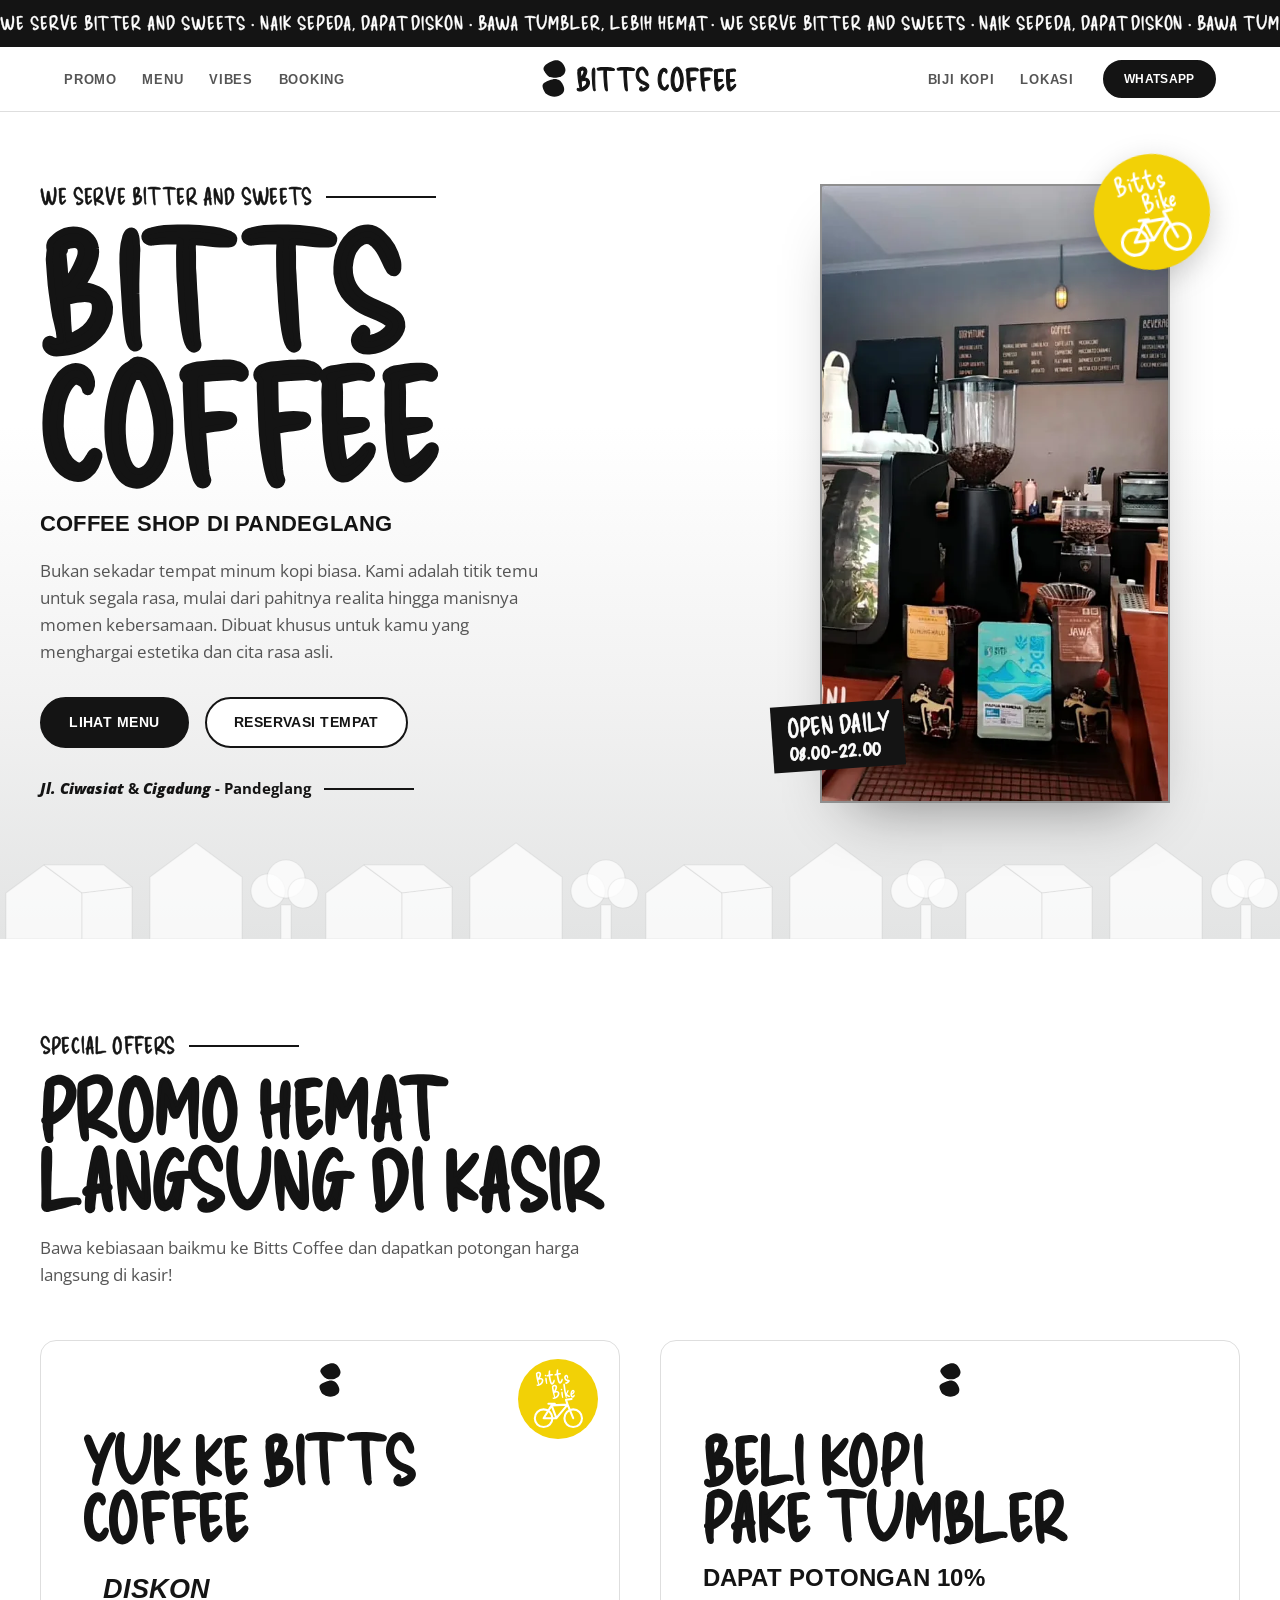
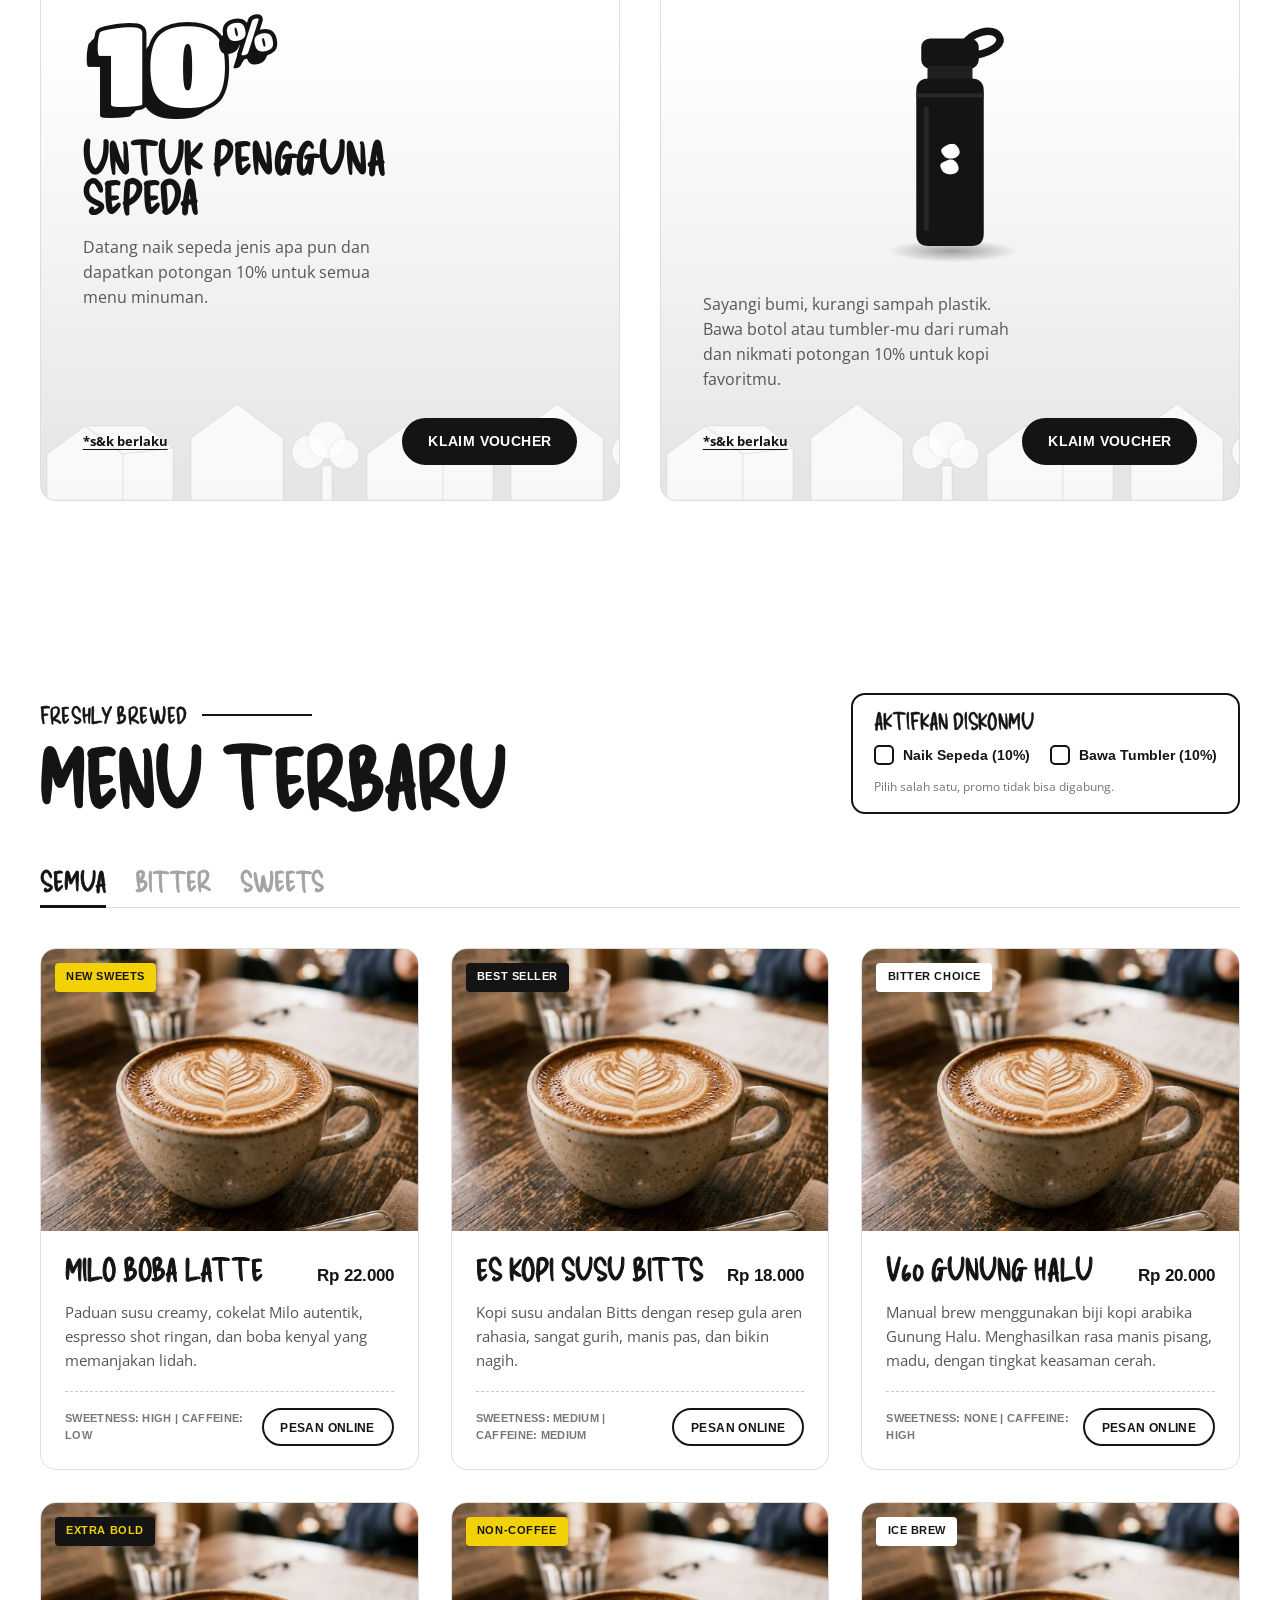
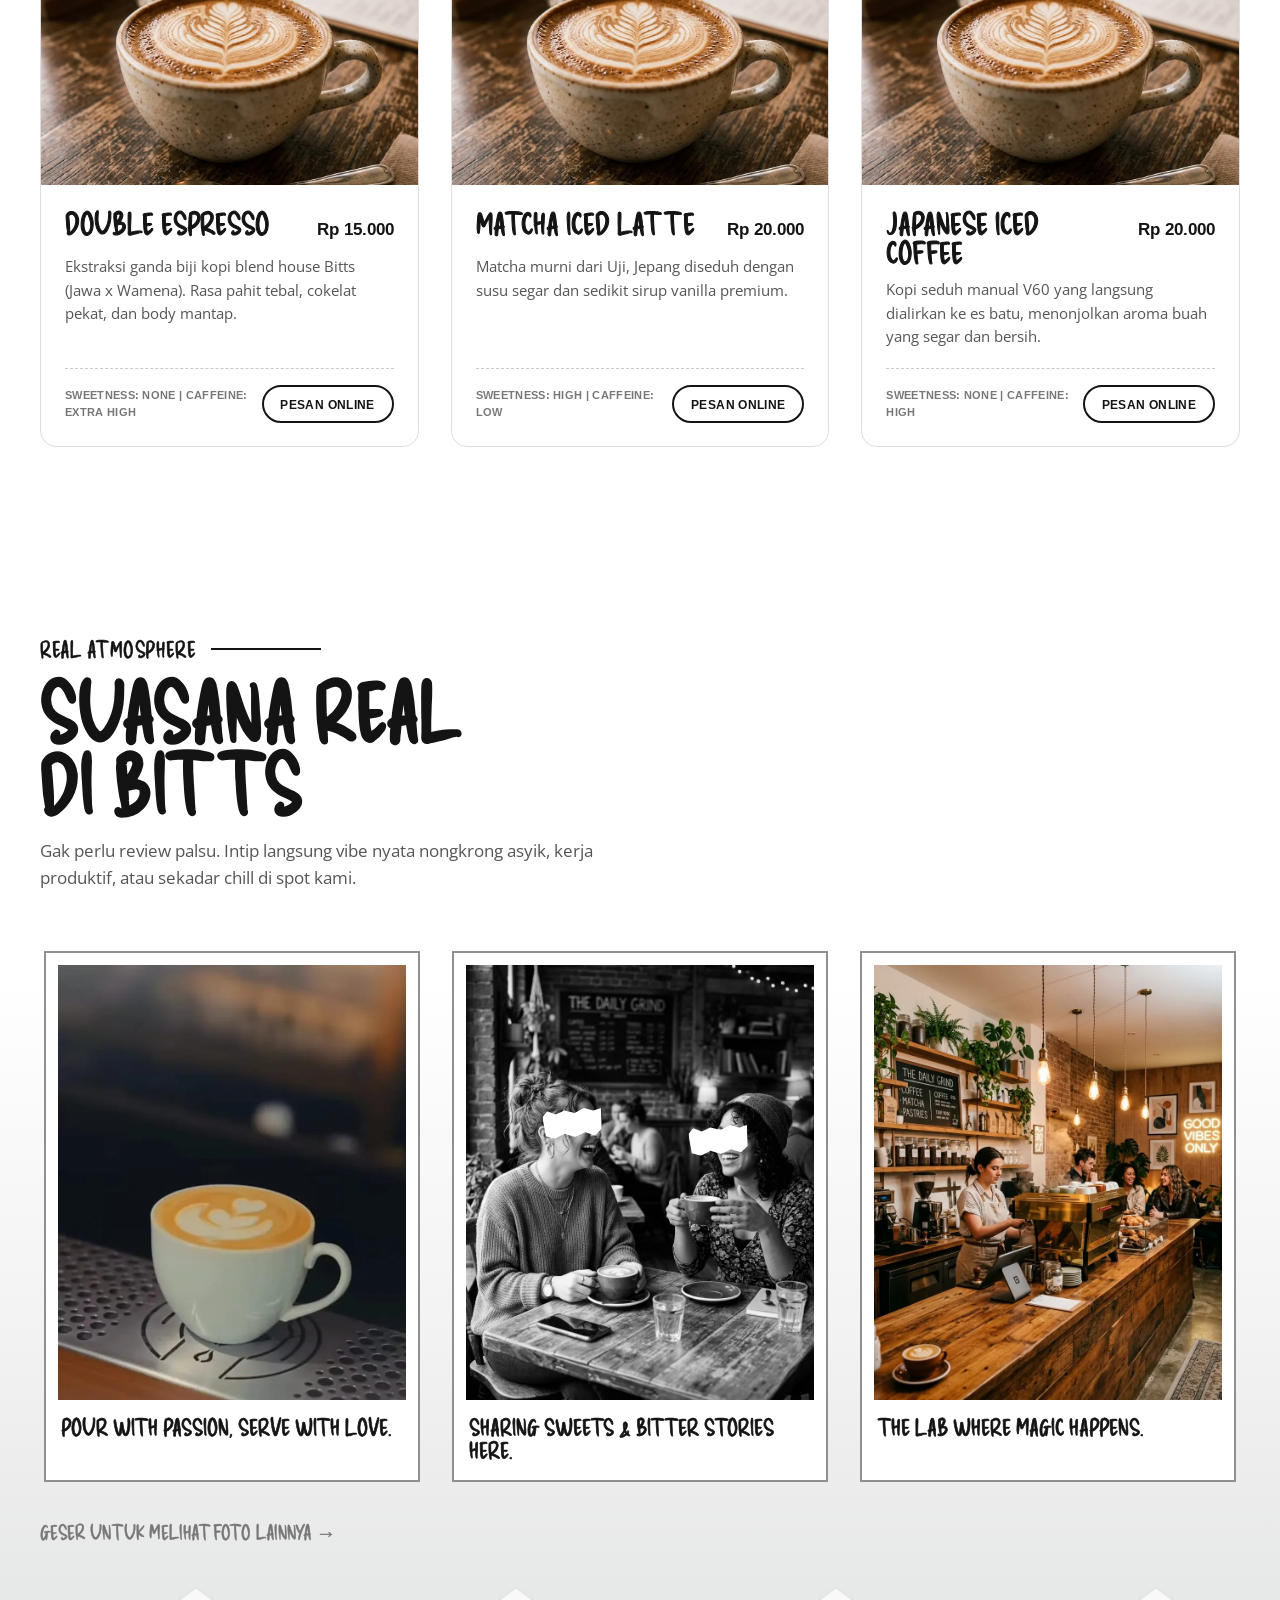
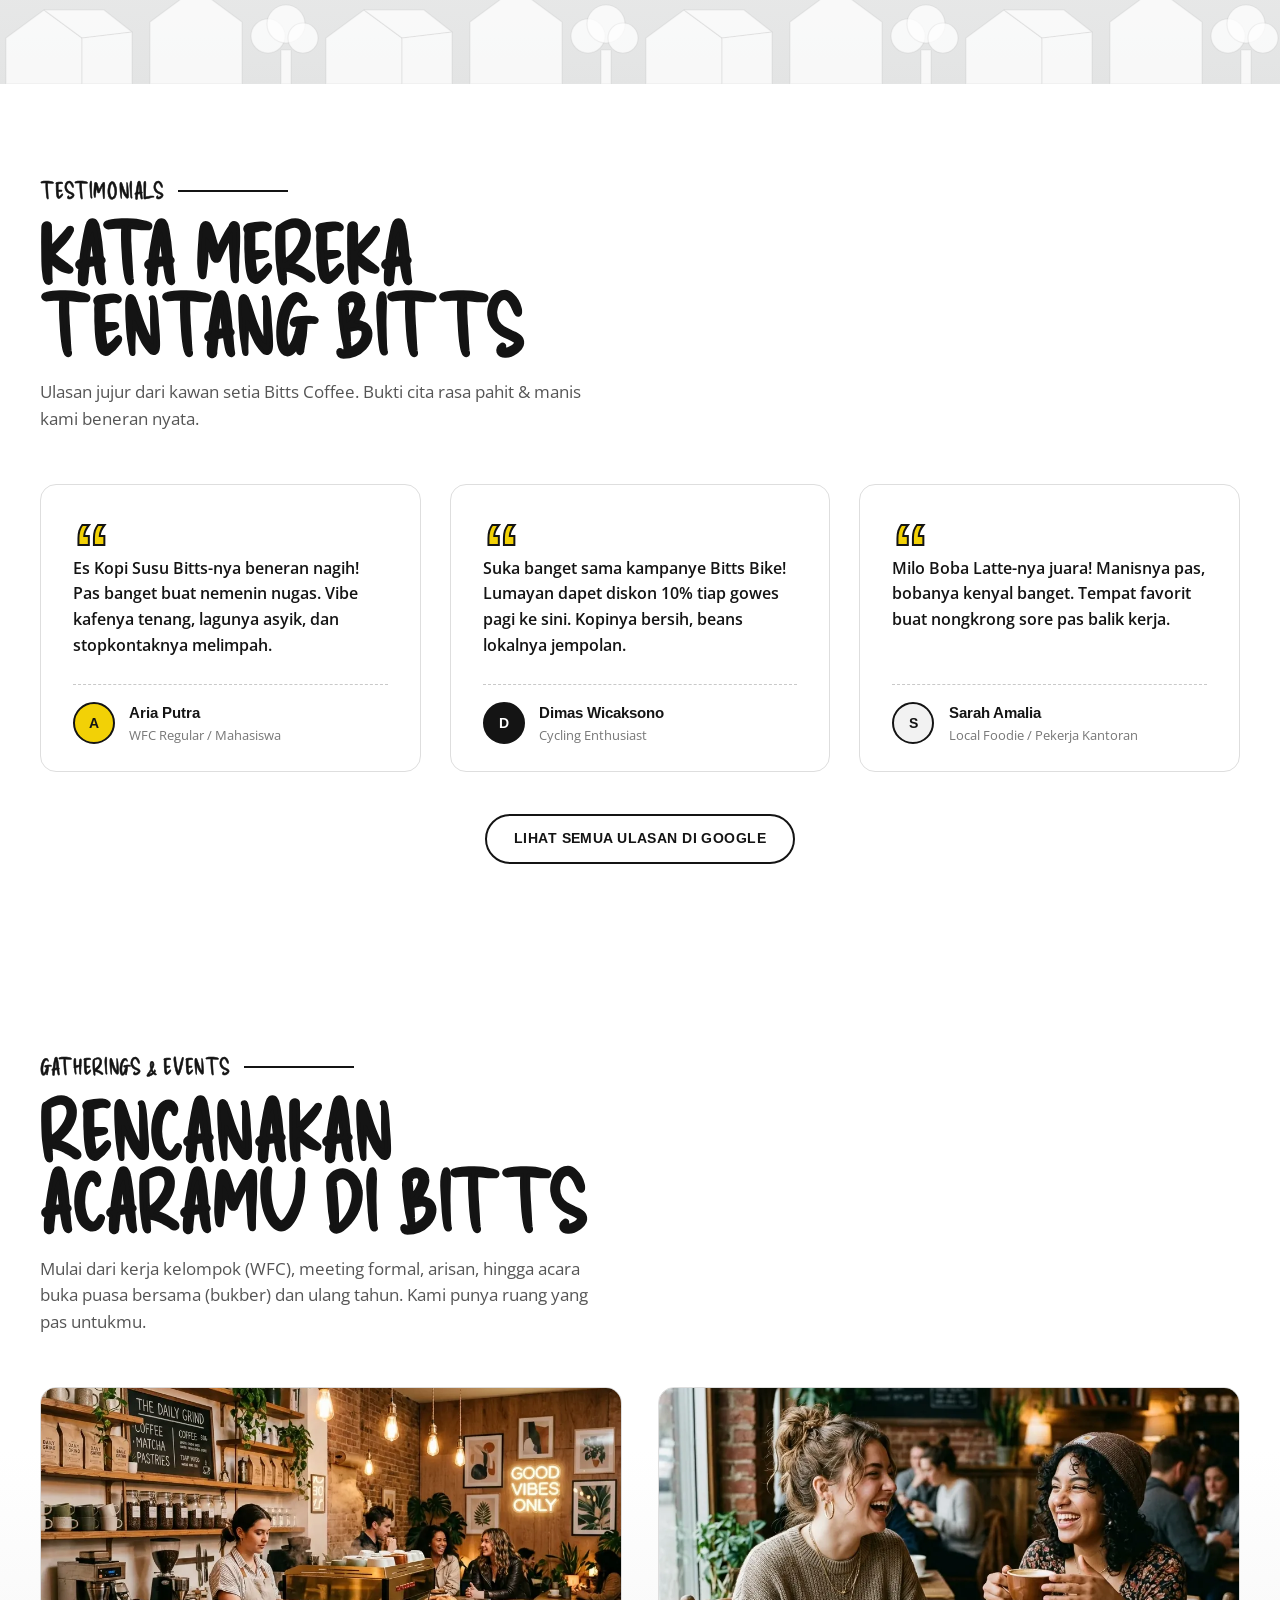
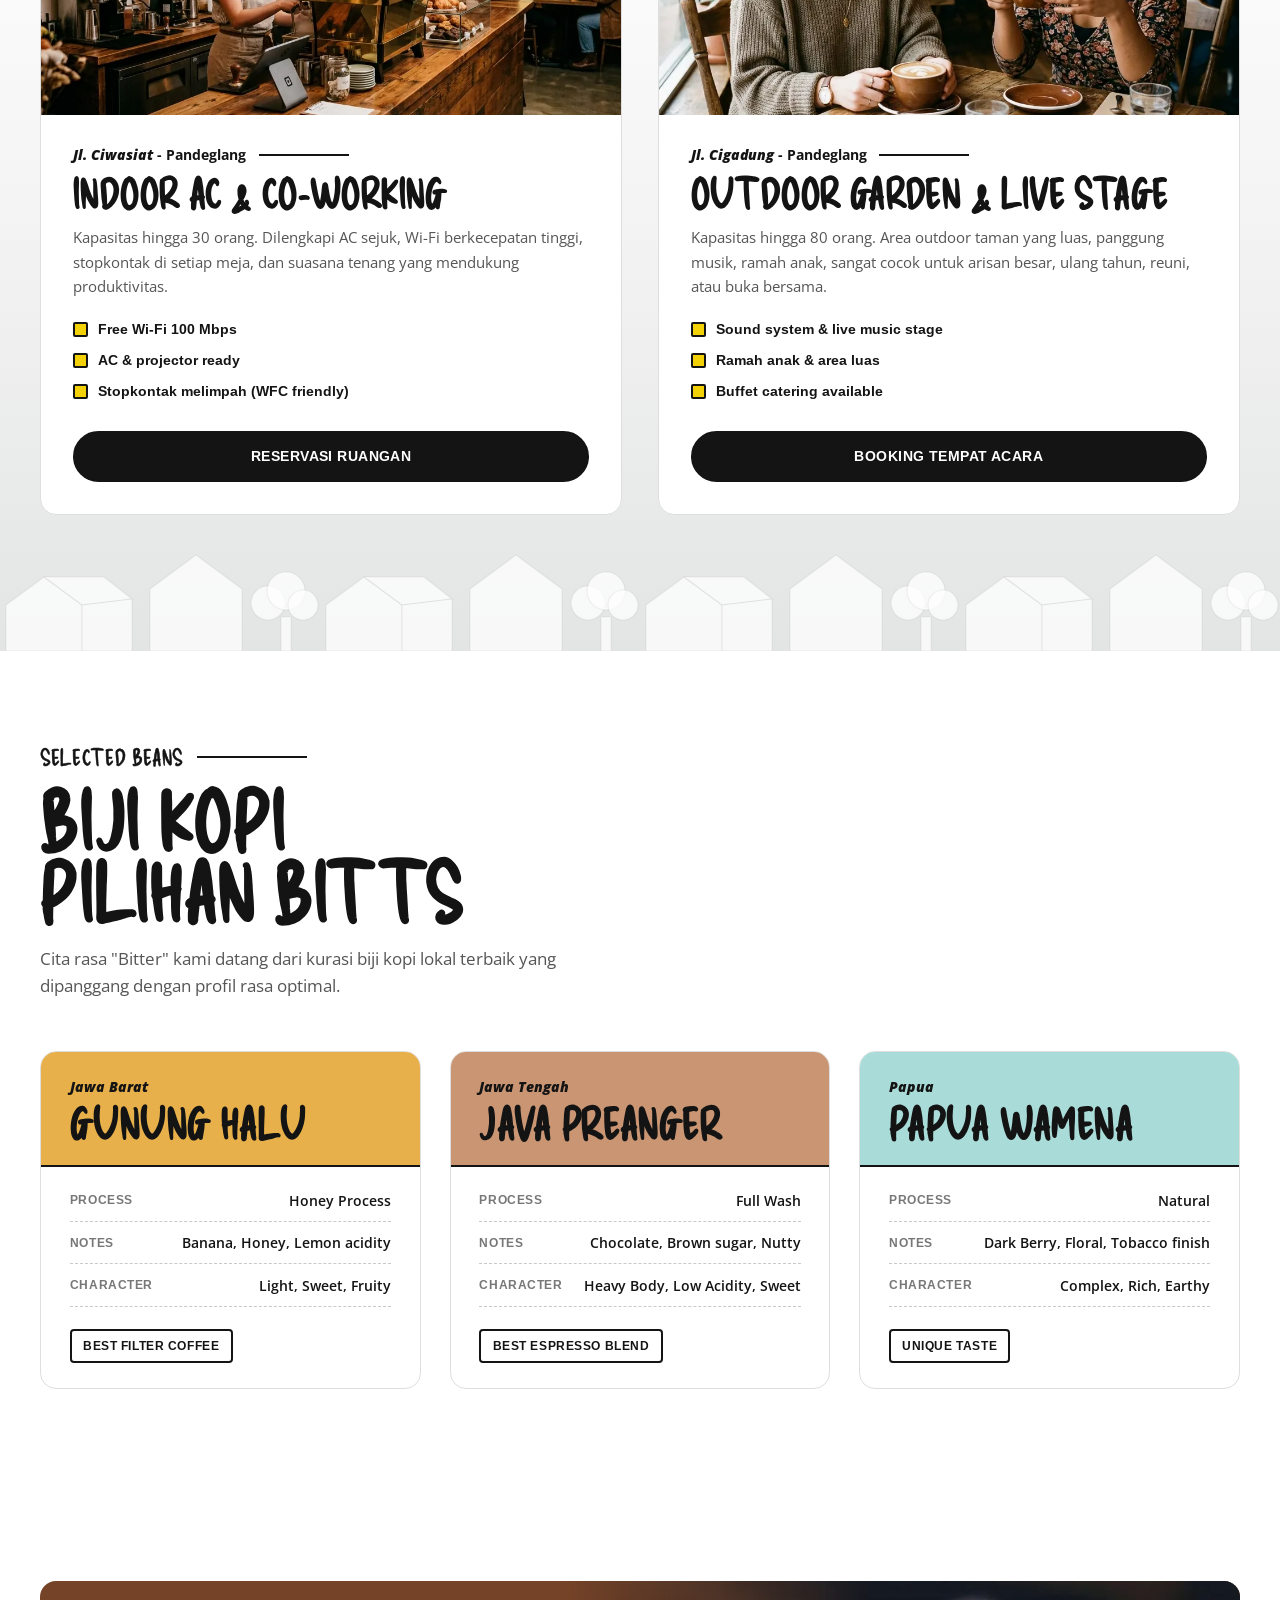
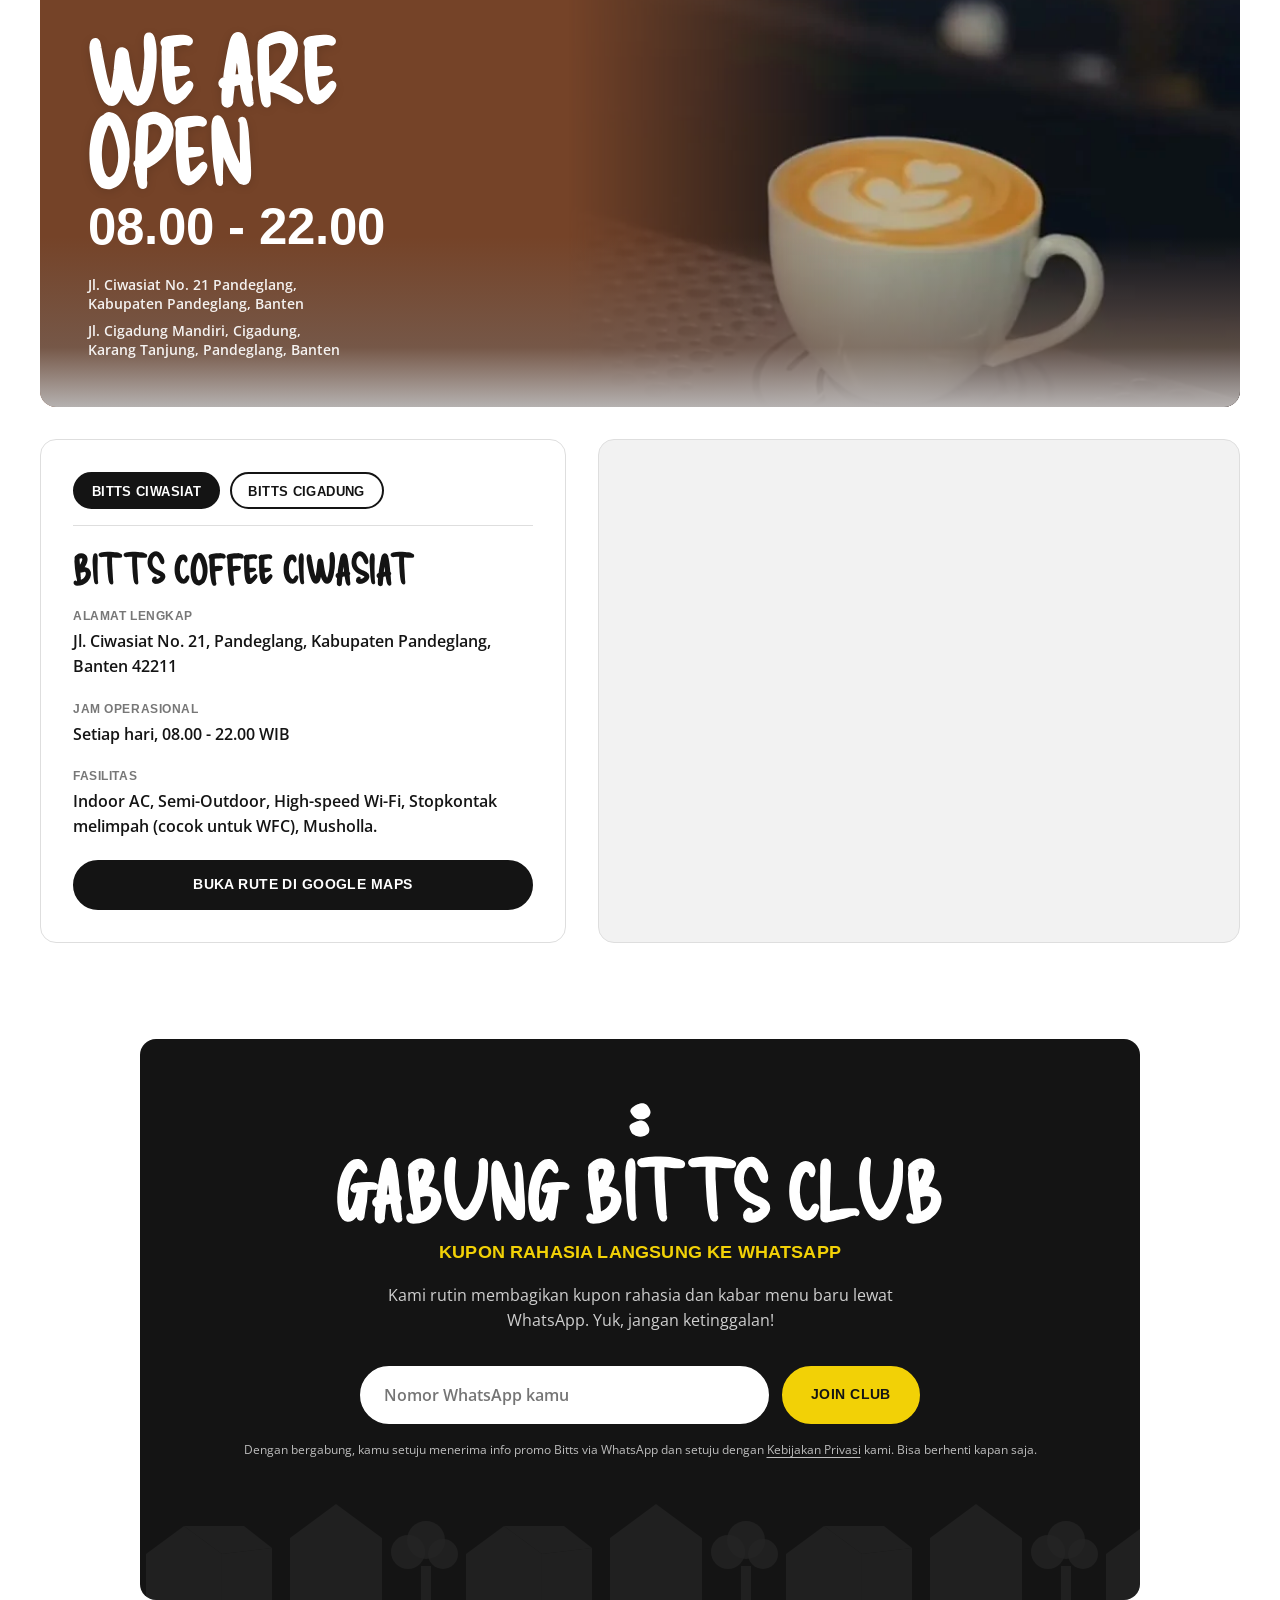
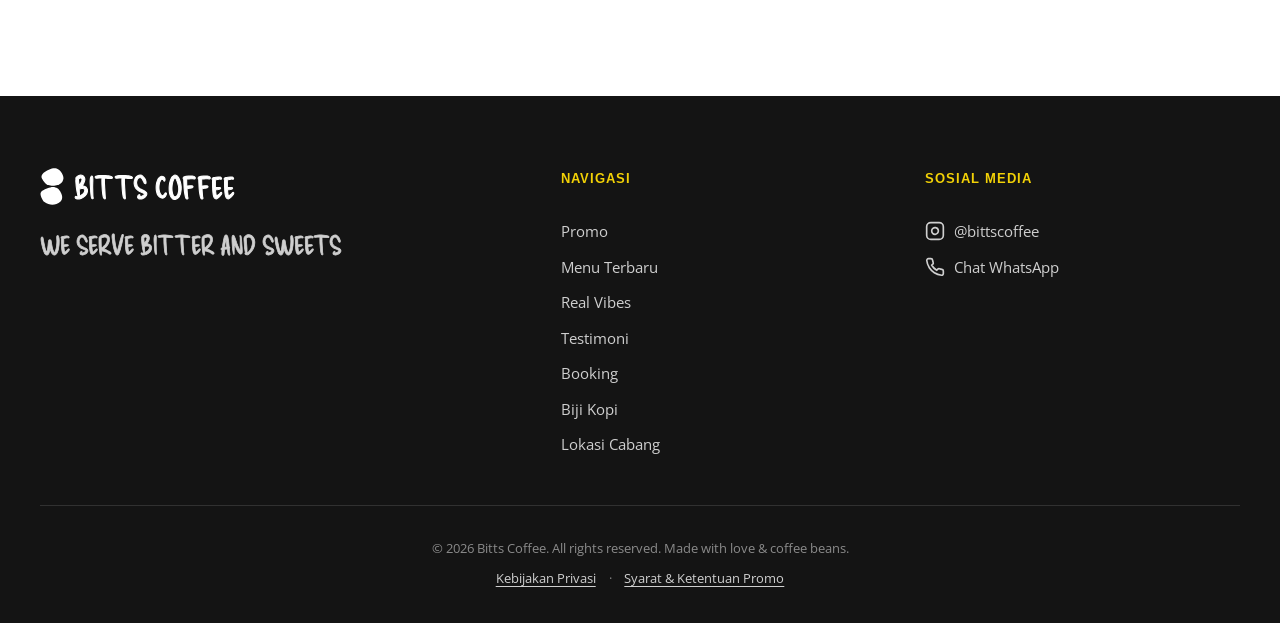
==== commit 7f9857d7: "Redesign tampilan mengikuti story Instagram Bitts - Font dari desain story: Delicious Handrawn (judu" ====
--- a/index.html
+++ b/index.html
@@ -8,7 +8,7 @@
   <meta name="description" content="Coffee shop di Pandeglang, cabang Ciwasiat dan Cigadung. Buka setiap hari 08.00-22.00. Diskon 10% kalau datang naik sepeda atau bawa tumbler.">
   <meta name="keywords" content="bitts coffee, coffee shop pandeglang, kopi pandeglang, cafe ciwasiat, cafe cigadung, tempat bukber pandeglang">
   <meta name="author" content="Bitts Coffee">
-  <meta name="theme-color" content="#1c1c1c">
+  <meta name="theme-color" content="#141414">
   <link rel="canonical" href="https://bittscoffee.example/">
   <link rel="icon" href="favicon.svg" type="image/svg+xml">
   <link rel="apple-touch-icon" href="apple-touch-icon.png">
@@ -110,53 +110,68 @@
     })(window, document, "clarity", "script", "CLARITY_ID");
   </script>
 
-  <!-- Google Fonts -->
+  <!-- Fonts dari desain Instagram Bitts: tulisan tangan (judul), Arimo (label poster), Open Sans (teks) -->
   <link rel="preconnect" href="https://fonts.googleapis.com">
   <link rel="preconnect" href="https://fonts.gstatic.com" crossorigin>
-  <link href="https://fonts.googleapis.com/css2?family=Permanent+Marker&family=Plus+Jakarta+Sans:wght@400;500;600;700&family=Syne:wght@700;800&family=Space+Grotesk:wght@500;700&display=swap" rel="stylesheet">
-  
-  <!-- CSS Link -->
+  <link href="https://fonts.googleapis.com/css2?family=Arimo:ital,wght@0,400;0,700;1,700&family=Delicious+Handrawn&family=Open+Sans:ital,wght@0,400;0,600;0,700;1,700;1,800&display=swap" rel="stylesheet">
+  <!-- Angka diskon 3D: hanya memuat karakter 0-9 dan % -->
+  <link href="https://fonts.googleapis.com/css2?family=Titan+One&text=0123456789%25&display=swap" rel="stylesheet">
+
   <link rel="stylesheet" href="style.css">
 </head>
 <body>
 
+  <!-- Logo Bitts (dua batu), dipakai ulang lewat <use href="#bitts-mark"> -->
+  <svg width="0" height="0" class="svg-sprite" aria-hidden="true" focusable="false">
+    <symbol id="bitts-mark" viewBox="-1 0 64 100">
+      <path fill="currentColor" d="M37.5 1C41.6 1 45.6 2.5 48.5 4C51.4 5.5 53.1 7.5 55 10C56.9 12.5 58.8 16 60 19C61.2 22 62.2 25 62 28C61.8 31 60.6 34.5 59 37C57.4 39.5 54.7 41.5 52.5 43C50.3 44.5 49.2 45.2 46 46C42.8 46.8 37.7 48 33.5 48C29.3 48 24.1 46.8 21 46C17.9 45.2 16.9 44.5 15 43C13.1 41.5 11.1 39 9.5 37C7.9 35 6.7 33.2 5.5 31C4.3 28.8 2.5 26 2.5 23.5C2.5 21 3.8 18.2 5.5 16C7.2 13.8 9.4 12 12.5 10C15.6 8 19.8 5.5 24 4C28.2 2.5 33.4 1 37.5 1Z"/>
+      <path fill="currentColor" d="M33.5 51.5C37.9 51.5 42.5 53.4 45.5 55C48.5 56.6 49.9 59 51.5 61C53.1 63 54 65 55 67C56 69 56.9 71 57.5 73C58.1 75 58.5 77 58.5 79C58.5 81 58.3 83 57.5 85C56.7 87 55.9 89 53.5 91C51.1 93 46.6 95.7 43 97C39.4 98.3 35.7 99 32 99C28.3 99 24.8 98.3 21 97C17.2 95.7 12.2 93 9.5 91C6.8 89 6.2 87 5 85C3.8 83 2.8 81 2 79C1.2 77 0.6 75 0.3 73C0 71 -0.5 69 0.5 67C1.5 65 2.9 63 6 61C9.1 59 14.4 56.6 19 55C23.6 53.4 29.1 51.5 33.5 51.5Z"/>
+    </symbol>
+    <symbol id="bike-badge" viewBox="0 0 100 100">
+      <circle cx="50" cy="50" r="50" fill="#F2D106"/>
+      <text x="44" y="31" font-family="Delicious Handrawn, cursive" font-size="22" fill="#fff" text-anchor="middle" transform="rotate(-6 44 31)">Bitts</text>
+      <text x="58" y="49" font-family="Delicious Handrawn, cursive" font-size="22" fill="#fff" text-anchor="middle" transform="rotate(-6 58 49)">Bike</text>
+      <g fill="none" stroke="#fff" stroke-width="2.6" stroke-linecap="round" stroke-linejoin="round">
+        <circle cx="32" cy="74" r="11"/>
+        <circle cx="69" cy="74" r="11"/>
+        <path d="M32 74 L48 74 L42 58 Z M42 58 L62 57 L48 74 M62 57 L69 74 M62 57 L60 51 L67 50 M38 56 L46 56"/>
+      </g>
+    </symbol>
+  </svg>
+
   <!-- Announcement Bar / Marquee -->
-  <div class="marquee-bar">
+  <div class="marquee-bar" aria-hidden="true">
     <div class="marquee-content">
-      <span>WE SERVE BITTER AND SWEETS • WE SERVE BITTER AND SWEETS • WE SERVE BITTER AND SWEETS • WE SERVE BITTER AND SWEETS • </span>
-      <span>WE SERVE BITTER AND SWEETS • WE SERVE BITTER AND SWEETS • WE SERVE BITTER AND SWEETS • WE SERVE BITTER AND SWEETS • </span>
+      <span>we serve bitter and sweets • naik sepeda, dapat diskon • bawa tumbler, lebih hemat • we serve bitter and sweets • naik sepeda, dapat diskon • bawa tumbler, lebih hemat •</span>
+      <span>we serve bitter and sweets • naik sepeda, dapat diskon • bawa tumbler, lebih hemat • we serve bitter and sweets • naik sepeda, dapat diskon • bawa tumbler, lebih hemat •</span>
     </div>
   </div>
 
-  <!-- Header Navigation -->
+  <!-- Header Navigation: logo di tengah seperti di story Instagram Bitts -->
   <header class="main-header">
     <div class="header-container">
-      <a href="#" class="logo-group">
-        <!-- Double Bean SVG Logo (Soft Charcoal version) -->
-        <svg viewBox="0 0 100 100" class="bitts-logo-svg" xmlns="http://www.w3.org/2000/svg">
-          <circle cx="50" cy="50" r="46" fill="#fff" stroke="#1c1c1c" stroke-width="5"/>
-          <!-- Top bean -->
-          <path d="M 36,38 C 38,28 58,26 62,38 C 64,44 54,50 44,48 C 36,46 36,40 36,38 Z" fill="#1c1c1c"/>
-          <!-- Bottom bean -->
-          <path d="M 37,58 C 42,52 60,54 60,64 C 60,72 48,74 41,70 C 35,66 34,62 37,58 Z" fill="#1c1c1c"/>
-        </svg>
+      <nav class="nav-menu nav-left" aria-label="Navigasi utama">
+        <a href="#promo" class="nav-link">Promo</a>
+        <a href="#menu" class="nav-link">Menu</a>
+        <a href="#suasana" class="nav-link">Vibes</a>
+        <a href="#booking" class="nav-link">Booking</a>
+      </nav>
+
+      <a href="#" class="logo-group" aria-label="Bitts Coffee, kembali ke atas">
+        <svg class="bitts-mark" aria-hidden="true"><use href="#bitts-mark"/></svg>
         <span class="logo-text">bitts coffee</span>
       </a>
 
-      <nav class="nav-menu">
-        <a href="#promo" class="nav-link">Promo</a>
-        <a href="#menu" class="nav-link">Menu Terbaru</a>
-        <a href="#suasana" class="nav-link">Vibes</a>
-        <a href="#testimoni" class="nav-link">Testimoni</a>
-        <a href="#booking" class="nav-link">Booking</a>
-        <a href="#beans" class="nav-link">Biji Kopi</a>
-        <a href="#lokasi" class="nav-link">Lokasi</a>
-      </nav>
-
-      <div class="header-cta">
-        <a href="https://wa.me/6281234567890?text=Halo%20Bitts%20Coffee,%20saya%20tertarik%20tanya%20tanya%20tentang%20Bitts...%20(via%20website)" target="_blank" class="btn btn-black cta-nav" data-track="click_whatsapp" data-track-label="header">WhatsApp Us</a>
-      </div>
-      
+      <div class="nav-right">
+        <nav class="nav-menu" aria-label="Navigasi lainnya">
+          <a href="#beans" class="nav-link">Biji Kopi</a>
+          <a href="#lokasi" class="nav-link">Lokasi</a>
+        </nav>
+        <div class="header-cta">
+          <a href="https://wa.me/6281234567890?text=Halo%20Bitts%20Coffee,%20saya%20tertarik%20tanya%20tanya%20tentang%20Bitts...%20(via%20website)" target="_blank" class="btn btn-black cta-nav" data-track="click_whatsapp" data-track-label="header">WhatsApp</a>
+        </div>
+      </div>
+
       <button class="mobile-menu-toggle" id="mobile-toggle" aria-label="Buka menu" aria-expanded="false" aria-controls="mobile-nav">
         <span></span>
         <span></span>
@@ -179,78 +194,89 @@
 
   <main>
     <!-- HERO SECTION -->
-    <section class="hero-section">
+    <section class="hero-section story-bg">
       <div class="hero-container">
         <div class="hero-content">
-          <div class="hero-slogan">we serve bitter and sweets</div>
-          <h1 class="hero-title">bitts<br>coffee.</h1>
+          <p class="tag-line">we serve bitter and sweets</p>
+          <h1 class="hero-title hand">Bitts<br>Coffee</h1>
+          <p class="hero-sub poster">Coffee shop di Pandeglang</p>
           <p class="hero-desc">Bukan sekadar tempat minum kopi biasa. Kami adalah titik temu untuk segala rasa, mulai dari pahitnya realita hingga manisnya momen kebersamaan. Dibuat khusus untuk kamu yang menghargai estetika dan cita rasa asli.</p>
           <div class="hero-buttons">
-            <a href="#menu" class="btn btn-black">Explore Menu</a>
-            <a href="#booking" class="btn btn-white">Reservasi Ruangan</a>
-          </div>
+            <a href="#menu" class="btn btn-black">Lihat Menu</a>
+            <a href="#booking" class="btn btn-white">Reservasi Tempat</a>
+          </div>
+          <p class="addr-line"><span><em>Jl. Ciwasiat</em> &amp; <em>Cigadung</em> - Pandeglang</span></p>
         </div>
 
         <div class="hero-graphics">
-          <div class="hero-card polaroid-hero">
-            <img src="assets/img/atmosphere.webp" alt="Suasana bar Bitts Coffee" width="1024" height="1024" fetchpriority="high">
-            <div class="polaroid-caption font-marker">we are open daily!</div>
-          </div>
-          <!-- Sticker Badge 1 -->
-          <div class="sticker-badge sticker-rotate-cw sticker-top">
-            <span>EST. 2026</span>
-          </div>
-          <!-- Sticker Badge 2 -->
-          <div class="sticker-badge sticker-rotate-ccw bg-yellow sticker-bottom">
-            <span>100% ARABICA</span>
-          </div>
-        </div>
-      </div>
+          <figure class="hero-photo">
+            <img src="assets/img/bitts-bar.webp" alt="Bar Bitts Coffee Ciwasiat dengan kemasan biji kopi Gunung Halu, Papua Wamena, dan Jawa" width="503" height="895" fetchpriority="high">
+          </figure>
+          <a href="#promo" class="bike-badge" aria-label="Promo Bitts Bike: diskon 10% untuk pesepeda">
+            <svg aria-hidden="true"><use href="#bike-badge"/></svg>
+          </a>
+          <p class="hero-note hand">open daily<br>08.00-22.00</p>
+        </div>
+      </div>
+      <div class="village" aria-hidden="true"></div>
     </section>
 
-    <!-- PROMO SECTION -->
+    <!-- PROMO SECTION: dua kartu dengan format story Instagram Bitts -->
     <section class="promo-section" id="promo">
       <div class="section-container">
-        <div class="section-header text-center">
-          <span class="section-tag font-marker">special offers</span>
-          <h2 class="section-title">campaign & promo hemat</h2>
+        <div class="section-header">
+          <p class="tag-line">special offers</p>
+          <h2 class="section-title hand">Promo hemat<br>langsung di kasir</h2>
           <p class="section-subtitle">Bawa kebiasaan baikmu ke Bitts Coffee dan dapatkan potongan harga langsung di kasir!</p>
         </div>
 
         <div class="promo-grid">
           <!-- Promo Card 1: Bitts Bike -->
-          <div class="promo-card card-neo">
-            <div>
-              <div class="promo-badge-yellow">Bitts Bike</div>
-              <h3 class="promo-card-title">Yuk ke Bitts Coffee Naik Sepeda!</h3>
-              <div class="promo-discount-wrapper">
-                <span class="promo-discount-num">10%</span>
-                <span class="promo-discount-label">DISKON</span>
-              </div>
-              <p class="promo-card-desc">Bagi kamu yang datang mengendarai sepeda (jenis apapun!), kamu berhak mendapatkan potongan 10% untuk semua menu minuman.</p>
-            </div>
+          <article class="promo-card story-card">
+            <svg class="story-mark" aria-hidden="true"><use href="#bitts-mark"/></svg>
+            <svg class="story-badge" aria-hidden="true"><use href="#bike-badge"/></svg>
+            <h3 class="promo-card-title hand">Yuk ke Bitts<br>Coffee</h3>
+            <div class="promo-discount">
+              <span class="promo-discount-label">Diskon</span>
+              <span class="promo-discount-num">10<span class="pct">%</span></span>
+            </div>
+            <p class="promo-card-sub hand">Untuk pengguna<br>sepeda</p>
+            <p class="promo-card-desc">Datang naik sepeda jenis apa pun dan dapatkan potongan 10% untuk semua menu minuman.</p>
             <div class="promo-footer">
-              <a href="syarat-ketentuan.html#bitts-bike" class="promo-terms">*s&k berlaku</a>
+              <a href="syarat-ketentuan.html#bitts-bike" class="promo-terms">*s&amp;k berlaku</a>
               <button type="button" class="promo-cta-btn open-voucher-modal" data-promo="bike" data-track="claim_voucher" data-track-label="bike">Klaim Voucher</button>
             </div>
-          </div>
+            <div class="village" aria-hidden="true"></div>
+          </article>
 
           <!-- Promo Card 2: Bitts Tumbler -->
-          <div class="promo-card card-neo bg-black text-white">
-            <div>
-              <div class="promo-badge-white">Eco Campaign</div>
-              <h3 class="promo-card-title text-white">Bawa Tumbler Sendiri</h3>
-              <div class="promo-discount-wrapper text-white">
-                <span class="promo-discount-num strike-outline">10%</span>
-                <span class="promo-discount-label">POTONGAN</span>
-              </div>
-              <p class="promo-card-desc text-light">Sayangi bumi, kurangi sampah plastik. Bawa botol atau tumbler-mu dari rumah dan nikmati potongan harga langsung 10% untuk kopi favoritmu.</p>
-            </div>
-            <div class="promo-footer text-light">
-              <a href="syarat-ketentuan.html#bitts-tumbler" class="promo-terms text-light">*s&k berlaku</a>
+          <article class="promo-card story-card">
+            <svg class="story-mark" aria-hidden="true"><use href="#bitts-mark"/></svg>
+            <h3 class="promo-card-title hand">Beli kopi<br>pake tumbler</h3>
+            <p class="promo-card-poster poster">Dapat potongan 10%</p>
+            <svg class="tumbler-art" viewBox="0 0 120 200" aria-hidden="true">
+              <defs>
+                <radialGradient id="tumbler-shadow">
+                  <stop offset="0" stop-color="#000" stop-opacity="0.35"/>
+                  <stop offset="1" stop-color="#000" stop-opacity="0"/>
+                </radialGradient>
+              </defs>
+              <ellipse cx="62" cy="188" rx="52" ry="9" fill="url(#tumbler-shadow)"/>
+              <path d="M70 24 C 78 12, 94 9, 99 16 C 103 22, 95 28, 82 31" fill="none" stroke="#141414" stroke-width="6" stroke-linecap="round"/>
+              <rect x="37" y="18" width="46" height="24" rx="7" fill="#141414"/>
+              <rect x="42" y="40" width="36" height="11" fill="#202020"/>
+              <path d="M33 60 Q33 50 43 50 H77 Q87 50 87 60 V174 Q87 184 77 184 H43 Q33 184 33 174 Z" fill="#141414"/>
+              <rect x="33" y="62" width="54" height="3" fill="#2a2a2a"/>
+              <rect x="39" y="72" width="4" height="100" rx="2" fill="#fff" opacity="0.08"/>
+              <use href="#bitts-mark" x="52" y="102" width="16" height="25" style="color:#fff"/>
+            </svg>
+            <p class="promo-card-desc">Sayangi bumi, kurangi sampah plastik. Bawa botol atau tumbler-mu dari rumah dan nikmati potongan 10% untuk kopi favoritmu.</p>
+            <div class="promo-footer">
+              <a href="syarat-ketentuan.html#bitts-tumbler" class="promo-terms">*s&amp;k berlaku</a>
               <button type="button" class="promo-cta-btn open-voucher-modal" data-promo="tumbler" data-track="claim_voucher" data-track-label="tumbler">Klaim Voucher</button>
             </div>
-          </div>
+            <div class="village" aria-hidden="true"></div>
+          </article>
         </div>
       </div>
     </section>
@@ -260,23 +286,23 @@
       <div class="section-container">
         <div class="section-header flex-header">
           <div>
-            <span class="section-tag font-marker">freshly brewed</span>
-            <h2 class="section-title">explore menu terbaru</h2>
-          </div>
-          
+            <p class="tag-line">freshly brewed</p>
+            <h2 class="section-title hand">Menu terbaru</h2>
+          </div>
+
           <!-- Interactive Promo Price Switcher -->
           <div class="promo-calculator-widget">
-            <span class="calculator-label">Aktifkan Diskonmu:</span>
+            <span class="calculator-label">Aktifkan diskonmu</span>
             <div class="calculator-toggles">
               <label class="toggle-container">
                 <input type="checkbox" id="calc-bike" class="calc-checkbox">
                 <span class="toggle-custom"></span>
-                🚴 Naik Sepeda (10%)
+                Naik Sepeda (10%)
               </label>
               <label class="toggle-container">
                 <input type="checkbox" id="calc-tumbler" class="calc-checkbox">
                 <span class="toggle-custom"></span>
-                🥤 Bawa Tumbler (10%)
+                Bawa Tumbler (10%)
               </label>
             </div>
             <p class="calculator-note" id="calc-note">Pilih salah satu, promo tidak bisa digabung.</p>
@@ -285,16 +311,16 @@
 
         <!-- Menu Tabs Filter -->
         <div class="menu-tabs">
-          <button class="menu-tab-btn active" data-filter="all">All Drinks</button>
-          <button class="menu-tab-btn" data-filter="bitter">Bitter (Coffee Heavy)</button>
-          <button class="menu-tab-btn" data-filter="sweets">Sweets (Creamy & Boba)</button>
+          <button class="menu-tab-btn active" data-filter="all">Semua</button>
+          <button class="menu-tab-btn" data-filter="bitter">Bitter</button>
+          <button class="menu-tab-btn" data-filter="sweets">Sweets</button>
         </div>
 
         <!-- Menu Grid -->
         <div class="menu-grid" id="menu-items-container">
-          
+
           <!-- Menu Item 1 (Sweets) -->
-          <div class="menu-card card-neo" data-category="sweets" data-price="22000">
+          <div class="menu-card" data-category="sweets" data-price="22000">
             <div class="menu-card-img-wrapper">
               <img src="assets/img/latte.webp" width="1024" height="1024" loading="lazy" decoding="async" alt="Milo Boba Latte">
               <span class="menu-item-tag sweets-tag">New Sweets</span>
@@ -313,7 +339,7 @@
           </div>
 
           <!-- Menu Item 2 (Sweets) -->
-          <div class="menu-card card-neo" data-category="sweets" data-price="18000">
+          <div class="menu-card" data-category="sweets" data-price="18000">
             <div class="menu-card-img-wrapper">
               <img src="assets/img/latte.webp" width="1024" height="1024" loading="lazy" decoding="async" alt="Es Kopi Susu Bitts">
               <span class="menu-item-tag signature-tag">Best Seller</span>
@@ -332,8 +358,8 @@
           </div>
 
           <!-- Menu Item 3 (Bitter) -->
-          <div class="menu-card card-neo" data-category="bitter" data-price="20000">
-            <div class="menu-card-img-wrapper bg-dark-img">
+          <div class="menu-card" data-category="bitter" data-price="20000">
+            <div class="menu-card-img-wrapper">
               <img src="assets/img/latte.webp" width="1024" height="1024" loading="lazy" decoding="async" alt="V60 Gunung Halu">
               <span class="menu-item-tag bitter-tag">Bitter Choice</span>
             </div>
@@ -351,7 +377,7 @@
           </div>
 
           <!-- Menu Item 4 (Bitter) -->
-          <div class="menu-card card-neo" data-category="bitter" data-price="15000">
+          <div class="menu-card" data-category="bitter" data-price="15000">
             <div class="menu-card-img-wrapper">
               <img src="assets/img/latte.webp" width="1024" height="1024" loading="lazy" decoding="async" alt="Double Espresso Shot">
               <span class="menu-item-tag bold-tag">Extra Bold</span>
@@ -370,7 +396,7 @@
           </div>
 
           <!-- Menu Item 5 (Sweets) -->
-          <div class="menu-card card-neo" data-category="sweets" data-price="20000">
+          <div class="menu-card" data-category="sweets" data-price="20000">
             <div class="menu-card-img-wrapper">
               <img src="assets/img/latte.webp" width="1024" height="1024" loading="lazy" decoding="async" alt="Matcha Iced Latte">
               <span class="menu-item-tag sweets-tag">Non-Coffee</span>
@@ -389,7 +415,7 @@
           </div>
 
           <!-- Menu Item 6 (Bitter) -->
-          <div class="menu-card card-neo" data-category="bitter" data-price="20000">
+          <div class="menu-card" data-category="bitter" data-price="20000">
             <div class="menu-card-img-wrapper">
               <img src="assets/img/latte.webp" width="1024" height="1024" loading="lazy" decoding="async" alt="Japanese Drip Coffee">
               <span class="menu-item-tag bitter-tag">Ice Brew</span>
@@ -412,57 +438,52 @@
     </section>
 
     <!-- REAL VIBE (SUASANA) SECTION -->
-    <section class="suasana-section" id="suasana">
+    <section class="suasana-section story-bg" id="suasana">
       <div class="section-container">
-        <div class="section-header text-center">
-          <span class="section-tag font-marker">real atmosphere</span>
-          <h2 class="section-title">suasana real di bitts</h2>
+        <div class="section-header">
+          <p class="tag-line">real atmosphere</p>
+          <h2 class="section-title hand">Suasana real<br>di Bitts</h2>
           <p class="section-subtitle">Gak perlu review palsu. Intip langsung vibe nyata nongkrong asyik, kerja produktif, atau sekadar chill di spot kami.</p>
         </div>
 
         <div class="gallery-scroll-container">
-          <!-- Polaroid 1 -->
-          <div class="polaroid-card">
+          <figure class="polaroid-card">
             <div class="polaroid-img-wrapper">
-              <img src="assets/img/atmosphere.webp" width="1024" height="1024" loading="lazy" decoding="async" alt="Sudut Bar Bitts Coffee">
-            </div>
-            <div class="polaroid-caption font-marker">the lab where magic happens.</div>
-          </div>
-
-          <!-- Polaroid 2 (With Gen-Z Eye Censor Overlay) -->
-          <div class="polaroid-card">
-            <div class="polaroid-img-wrapper position-relative">
+              <img src="assets/img/bitts-latte.webp" width="720" height="780" loading="lazy" decoding="async" alt="Latte art di drip tray Bitts Coffee">
+            </div>
+            <figcaption class="polaroid-caption">pour with passion, serve with love.</figcaption>
+          </figure>
+
+          <figure class="polaroid-card">
+            <div class="polaroid-img-wrapper is-bw">
               <img src="assets/img/people.webp" width="1024" height="1024" loading="lazy" decoding="async" alt="Teman nongkrong di Bitts Coffee">
-              <!-- Censor Stroke Overlay -->
-              <div class="censor-overlay">
-                <div class="censor-bar">UNFILTERED STORIES</div>
-              </div>
-            </div>
-            <div class="polaroid-caption font-marker">sharing sweets & bitter stories here.</div>
-          </div>
-
-          <!-- Polaroid 3 -->
-          <div class="polaroid-card">
+              <!-- Sensor mata ala story Bitts -->
+              <span class="censor-strip" style="left: 22%; top: 33%;"></span>
+              <span class="censor-strip" style="left: 64%; top: 37%;"></span>
+            </div>
+            <figcaption class="polaroid-caption">sharing sweets &amp; bitter stories here.</figcaption>
+          </figure>
+
+          <figure class="polaroid-card">
             <div class="polaroid-img-wrapper">
-              <img src="assets/img/latte.webp" width="1024" height="1024" loading="lazy" decoding="async" alt="Pouring latte art">
-            </div>
-            <div class="polaroid-caption font-marker">pour with passion, serve with love.</div>
-          </div>
-        </div>
-
-        <div class="gallery-hint text-center">
-          <span>← Geser untuk melihat foto lainnya →</span>
-        </div>
-      </div>
+              <img src="assets/img/atmosphere.webp" width="1024" height="1024" loading="lazy" decoding="async" alt="Sudut bar Bitts Coffee">
+            </div>
+            <figcaption class="polaroid-caption">the lab where magic happens.</figcaption>
+          </figure>
+        </div>
+
+        <p class="gallery-hint">geser untuk melihat foto lainnya →</p>
+      </div>
+      <div class="village" aria-hidden="true"></div>
     </section>
 
     <!-- TESTIMONIALS SECTION -->
     <section class="testimonials-section" id="testimoni">
       <div class="section-container">
-        <div class="section-header text-center">
-          <span class="section-tag font-marker">testimonials</span>
-          <h2 class="section-title">kata mereka tentang bitts</h2>
-          <p class="section-subtitle">Ulasan jujur dari kawan setia Bitts Coffee. Bukti cita rasa pahit & manis kami beneran nyata.</p>
+        <div class="section-header">
+          <p class="tag-line">testimonials</p>
+          <h2 class="section-title hand">Kata mereka<br>tentang Bitts</h2>
+          <p class="section-subtitle">Ulasan jujur dari kawan setia Bitts Coffee. Bukti cita rasa pahit &amp; manis kami beneran nyata.</p>
         </div>
 
         <!-- WAJIB DIGANTI SEBELUM GO-LIVE: 3 ulasan di bawah masih contoh.
@@ -470,9 +491,9 @@
              lalu ganti teks, nama, dan keterangannya. -->
         <div class="testimonials-grid">
           <!-- Testimonial 1 -->
-          <div class="testimonial-card card-neo">
-            <span class="quote-icon">“</span>
-            <p class="testimonial-quote">"Es Kopi Susu Bitts-nya beneran nagih! Pas banget buat nemenin nugas. Vibe kafenya tenang, lagunya asyik, dan stopkontaknya melimpah."</p>
+          <div class="testimonial-card">
+            <span class="quote-icon" aria-hidden="true">“</span>
+            <p class="testimonial-quote">Es Kopi Susu Bitts-nya beneran nagih! Pas banget buat nemenin nugas. Vibe kafenya tenang, lagunya asyik, dan stopkontaknya melimpah.</p>
             <div class="testimonial-author">
               <div class="author-avatar bg-yellow">A</div>
               <div class="author-info">
@@ -483,9 +504,9 @@
           </div>
 
           <!-- Testimonial 2 -->
-          <div class="testimonial-card card-neo">
-            <span class="quote-icon">“</span>
-            <p class="testimonial-quote">"Suka banget sama kampanye Bitts Bike! Lumayan dapet diskon 10% tiap gowes pagi ke sini. Kopinya bersih, beans lokalnya jempolan."</p>
+          <div class="testimonial-card">
+            <span class="quote-icon" aria-hidden="true">“</span>
+            <p class="testimonial-quote">Suka banget sama kampanye Bitts Bike! Lumayan dapet diskon 10% tiap gowes pagi ke sini. Kopinya bersih, beans lokalnya jempolan.</p>
             <div class="testimonial-author">
               <div class="author-avatar bg-black text-white">D</div>
               <div class="author-info">
@@ -496,9 +517,9 @@
           </div>
 
           <!-- Testimonial 3 -->
-          <div class="testimonial-card card-neo">
-            <span class="quote-icon">“</span>
-            <p class="testimonial-quote">"Milo Boba Latte-nya juara! Manisnya pas, bobanya kenyal banget. Tempat favorit buat nongkrong sore pas balik kerja."</p>
+          <div class="testimonial-card">
+            <span class="quote-icon" aria-hidden="true">“</span>
+            <p class="testimonial-quote">Milo Boba Latte-nya juara! Manisnya pas, bobanya kenyal banget. Tempat favorit buat nongkrong sore pas balik kerja.</p>
             <div class="testimonial-author">
               <div class="author-avatar bg-grey">S</div>
               <div class="author-info">
@@ -516,105 +537,105 @@
     </section>
 
     <!-- SPACE BOOKING SECTION -->
-    <section class="booking-section" id="booking">
+    <section class="booking-section story-bg" id="booking">
       <div class="section-container">
-        <div class="section-header text-center">
-          <span class="section-tag font-marker">gatherings & events</span>
-          <h2 class="section-title">rencanakan acaramu di bitts</h2>
+        <div class="section-header">
+          <p class="tag-line">gatherings &amp; events</p>
+          <h2 class="section-title hand">Rencanakan<br>acaramu di Bitts</h2>
           <p class="section-subtitle">Mulai dari kerja kelompok (WFC), meeting formal, arisan, hingga acara buka puasa bersama (bukber) dan ulang tahun. Kami punya ruang yang pas untukmu.</p>
         </div>
 
         <div class="booking-grid">
           <!-- Ciwasiat Space -->
-          <div class="booking-card card-neo">
+          <div class="booking-card">
             <div class="booking-img-wrapper">
-              <img src="assets/img/atmosphere.webp" width="1024" height="1024" loading="lazy" decoding="async" alt="Bitts Ciwasiat Indoor Space">
+              <img src="assets/img/atmosphere.webp" width="1024" height="1024" loading="lazy" decoding="async" alt="Ruang indoor Bitts Ciwasiat">
             </div>
             <div class="booking-info">
-              <h3 class="booking-title">Indoor AC & Co-Working (Ciwasiat)</h3>
+              <p class="addr-line"><span><em>Jl. Ciwasiat</em> - Pandeglang</span></p>
+              <h3 class="booking-title hand">Indoor AC &amp; co-working</h3>
               <p class="booking-desc">Kapasitas hingga 30 orang. Dilengkapi AC sejuk, Wi-Fi berkecepatan tinggi, stopkontak di setiap meja, dan suasana tenang yang mendukung produktivitas.</p>
               <ul class="booking-features">
-                <li>✓ Free Wi-Fi 100 Mbps</li>
-                <li>✓ AC & Projector Ready</li>
-                <li>✓ Stopkontak melimpah (WFC Friendly)</li>
+                <li>Free Wi-Fi 100 Mbps</li>
+                <li>AC &amp; projector ready</li>
+                <li>Stopkontak melimpah (WFC friendly)</li>
               </ul>
-              <a href="https://wa.me/6281234567890?text=Halo%20Bitts%20Coffee%20Ciwasiat!%20Saya%20ingin%20reservasi%20ruangan%20untuk%20acara%20[Meeting/Nugas/Gathering]%20pada%20tanggal%20[Tanggal]%20untuk%20[Jumlah]%20orang.%20(via%20website)" target="_blank" class="btn btn-black btn-block text-center font-mono" data-track="booking_request" data-track-label="ciwasiat">Reservasi Ruangan</a>
+              <a href="https://wa.me/6281234567890?text=Halo%20Bitts%20Coffee%20Ciwasiat!%20Saya%20ingin%20reservasi%20ruangan%20untuk%20acara%20[Meeting/Nugas/Gathering]%20pada%20tanggal%20[Tanggal]%20untuk%20[Jumlah]%20orang.%20(via%20website)" target="_blank" class="btn btn-black btn-block" data-track="booking_request" data-track-label="ciwasiat">Reservasi Ruangan</a>
             </div>
           </div>
 
           <!-- Cigadung Space -->
-          <div class="booking-card card-neo">
+          <div class="booking-card">
             <div class="booking-img-wrapper">
-              <img src="assets/img/people.webp" width="1024" height="1024" loading="lazy" decoding="async" alt="Bitts Cigadung Garden Space">
+              <img src="assets/img/people.webp" width="1024" height="1024" loading="lazy" decoding="async" alt="Area outdoor Bitts Cigadung">
             </div>
             <div class="booking-info">
-              <h3 class="booking-title">Outdoor Garden & Live Stage (Cigadung)</h3>
+              <p class="addr-line"><span><em>Jl. Cigadung</em> - Pandeglang</span></p>
+              <h3 class="booking-title hand">Outdoor garden &amp; live stage</h3>
               <p class="booking-desc">Kapasitas hingga 80 orang. Area outdoor taman yang luas, panggung musik, ramah anak, sangat cocok untuk arisan besar, ulang tahun, reuni, atau buka bersama.</p>
               <ul class="booking-features">
-                <li>✓ Sound System & Live Music Stage</li>
-                <li>✓ Ramah Anak & Area Luas</li>
-                <li>✓ Buffet Catering Available</li>
+                <li>Sound system &amp; live music stage</li>
+                <li>Ramah anak &amp; area luas</li>
+                <li>Buffet catering available</li>
               </ul>
-              <a href="https://wa.me/6281234567890?text=Halo%20Bitts%20Coffee%20Cigadung!%20Saya%20ingin%20reservasi%20tempat%20acara%20[Bukber/Ulang%20Tahun/Gathering]%20pada%20tanggal%20[Tanggal]%20untuk%20[Jumlah]%20orang.%20(via%20website)" target="_blank" class="btn btn-black btn-block text-center font-mono" data-track="booking_request" data-track-label="cigadung">Booking Tempat Acara</a>
-            </div>
-          </div>
-        </div>
-      </div>
+              <a href="https://wa.me/6281234567890?text=Halo%20Bitts%20Coffee%20Cigadung!%20Saya%20ingin%20reservasi%20tempat%20acara%20[Bukber/Ulang%20Tahun/Gathering]%20pada%20tanggal%20[Tanggal]%20untuk%20[Jumlah]%20orang.%20(via%20website)" target="_blank" class="btn btn-black btn-block" data-track="booking_request" data-track-label="cigadung">Booking Tempat Acara</a>
+            </div>
+          </div>
+        </div>
+      </div>
+      <div class="village" aria-hidden="true"></div>
     </section>
 
-    <!-- ORIGIN COFFEE BEANS SECTION -->
+    <!-- ORIGIN COFFEE BEANS SECTION: warna label mengikuti kemasan asli di bar Bitts -->
     <section class="beans-section" id="beans">
       <div class="section-container">
-        <div class="section-header text-center">
-          <span class="section-tag font-marker">selected beans</span>
-          <h2 class="section-title">biji kopi pilihan bitts</h2>
+        <div class="section-header">
+          <p class="tag-line">selected beans</p>
+          <h2 class="section-title hand">Biji kopi<br>pilihan Bitts</h2>
           <p class="section-subtitle">Cita rasa "Bitter" kami datang dari kurasi biji kopi lokal terbaik yang dipanggang dengan profil rasa optimal.</p>
         </div>
 
         <div class="beans-grid">
           <!-- Bean Card 1: Gunung Halu -->
-          <div class="bean-card card-neo">
+          <div class="bean-card bean-halu">
             <div class="bean-header">
-              <h3 class="bean-name">Gunung Halu</h3>
-              <span class="bean-origin font-marker">jawa barat</span>
-            </div>
-            <div class="bean-divider"></div>
+              <span class="bean-origin">Jawa Barat</span>
+              <h3 class="bean-name hand">Gunung Halu</h3>
+            </div>
             <div class="bean-details">
-              <div class="detail-row"><span>Process:</span> <strong>Honey Process</strong></div>
-              <div class="detail-row"><span>Notes:</span> <strong>Banana, Honey, Lemon acidity</strong></div>
-              <div class="detail-row"><span>Character:</span> <strong>Light, Sweet, Fruity</strong></div>
-            </div>
-            <div class="bean-tag bg-yellow text-black font-marker">Best Filter Coffee</div>
+              <div class="detail-row"><span>Process</span> <strong>Honey Process</strong></div>
+              <div class="detail-row"><span>Notes</span> <strong>Banana, Honey, Lemon acidity</strong></div>
+              <div class="detail-row"><span>Character</span> <strong>Light, Sweet, Fruity</strong></div>
+            </div>
+            <div class="bean-tag">Best Filter Coffee</div>
           </div>
 
           <!-- Bean Card 2: Jawa Arabica -->
-          <div class="bean-card card-neo">
+          <div class="bean-card bean-java">
             <div class="bean-header">
-              <h3 class="bean-name">Java Preanger</h3>
-              <span class="bean-origin font-marker">jawa tengah</span>
-            </div>
-            <div class="bean-divider"></div>
+              <span class="bean-origin">Jawa Tengah</span>
+              <h3 class="bean-name hand">Java Preanger</h3>
+            </div>
             <div class="bean-details">
-              <div class="detail-row"><span>Process:</span> <strong>Full Wash</strong></div>
-              <div class="detail-row"><span>Notes:</span> <strong>Chocolate, Brown sugar, Nutty</strong></div>
-              <div class="detail-row"><span>Character:</span> <strong>Heavy Body, Low Acidity, Sweet</strong></div>
-            </div>
-            <div class="bean-tag bg-black text-white font-marker">Best Espresso Blend</div>
+              <div class="detail-row"><span>Process</span> <strong>Full Wash</strong></div>
+              <div class="detail-row"><span>Notes</span> <strong>Chocolate, Brown sugar, Nutty</strong></div>
+              <div class="detail-row"><span>Character</span> <strong>Heavy Body, Low Acidity, Sweet</strong></div>
+            </div>
+            <div class="bean-tag">Best Espresso Blend</div>
           </div>
 
           <!-- Bean Card 3: Papua Wamena -->
-          <div class="bean-card card-neo">
+          <div class="bean-card bean-wamena">
             <div class="bean-header">
-              <h3 class="bean-name">Papua Wamena</h3>
-              <span class="bean-origin font-marker">papua</span>
-            </div>
-            <div class="bean-divider"></div>
+              <span class="bean-origin">Papua</span>
+              <h3 class="bean-name hand">Papua Wamena</h3>
+            </div>
             <div class="bean-details">
-              <div class="detail-row"><span>Process:</span> <strong>Natural</strong></div>
-              <div class="detail-row"><span>Notes:</span> <strong>Dark Berry, Floral, Tobacco finish</strong></div>
-              <div class="detail-row"><span>Character:</span> <strong>Complex, Rich, Earthy</strong></div>
-            </div>
-            <div class="bean-tag bg-grey text-black font-marker">Unique Taste</div>
+              <div class="detail-row"><span>Process</span> <strong>Natural</strong></div>
+              <div class="detail-row"><span>Notes</span> <strong>Dark Berry, Floral, Tobacco finish</strong></div>
+              <div class="detail-row"><span>Character</span> <strong>Complex, Rich, Earthy</strong></div>
+            </div>
+            <div class="bean-tag">Unique Taste</div>
           </div>
         </div>
       </div>
@@ -623,15 +644,17 @@
     <!-- LOCATION & OPEN HOURS SECTION -->
     <section class="location-section" id="lokasi">
       <div class="section-container">
-        <div class="section-header text-center">
-          <span class="section-tag font-marker">come visit</span>
-          <h2 class="section-title">temukan bitts terdekat</h2>
-          <p class="section-subtitle">Kami memiliki dua cabang di Pandeglang. Pilih cabang terdekat dan dapatkan rute terbaikmu!</p>
+        <!-- Banner meniru story "WE ARE OPEN" Bitts -->
+        <div class="open-banner">
+          <h2 class="open-title hand">We are<br>open</h2>
+          <p class="open-hours">08.00 - 22.00</p>
+          <p class="open-address">Jl. Ciwasiat No. 21 Pandeglang,<br>Kabupaten Pandeglang, Banten</p>
+          <p class="open-address">Jl. Cigadung Mandiri, Cigadung,<br>Karang Tanjung, Pandeglang, Banten</p>
         </div>
 
         <div class="location-layout">
           <!-- Info Column -->
-          <div class="location-info-panel card-neo">
+          <div class="location-info-panel">
             <!-- Tabs -->
             <div class="location-tabs">
               <button class="location-tab-btn active" data-branch="ciwasiat">Bitts Ciwasiat</button>
@@ -640,63 +663,63 @@
 
             <!-- Panel Content -->
             <div class="branch-content active" id="branch-ciwasiat">
-              <h3 class="branch-title">Bitts Coffee Ciwasiat</h3>
+              <h3 class="branch-title hand">Bitts Coffee Ciwasiat</h3>
               <div class="branch-detail-item">
-                <span class="detail-label">Alamat Lengkap:</span>
+                <span class="detail-label">Alamat lengkap</span>
                 <p class="detail-text">Jl. Ciwasiat No. 21, Pandeglang, Kabupaten Pandeglang, Banten 42211</p>
               </div>
               <div class="branch-detail-item">
-                <span class="detail-label">Jam Operasional:</span>
-                <p class="detail-text font-marker text-xl">08.00 - 22.00 WIB</p>
+                <span class="detail-label">Jam operasional</span>
+                <p class="detail-text">Setiap hari, 08.00 - 22.00 WIB</p>
               </div>
               <div class="branch-detail-item">
-                <span class="detail-label">Fasilitas:</span>
+                <span class="detail-label">Fasilitas</span>
                 <p class="detail-text">Indoor AC, Semi-Outdoor, High-speed Wi-Fi, Stopkontak melimpah (cocok untuk WFC), Musholla.</p>
               </div>
               <div class="branch-actions">
-                <a href="https://maps.google.com/?q=Bitts+Coffee+Ciwasiat+Pandeglang" target="_blank" class="btn btn-black btn-block text-center" data-track="get_directions" data-track-label="ciwasiat">Buka Rute di Google Maps</a>
+                <a href="https://maps.google.com/?q=Bitts+Coffee+Ciwasiat+Pandeglang" target="_blank" class="btn btn-black btn-block" data-track="get_directions" data-track-label="ciwasiat">Buka Rute di Google Maps</a>
               </div>
             </div>
 
             <div class="branch-content" id="branch-cigadung">
-              <h3 class="branch-title">Bitts Coffee Cigadung</h3>
+              <h3 class="branch-title hand">Bitts Coffee Cigadung</h3>
               <div class="branch-detail-item">
-                <span class="detail-label">Alamat Lengkap:</span>
+                <span class="detail-label">Alamat lengkap</span>
                 <p class="detail-text">Jl. Cigadung Mandiri, Cigadung, Kec. Karang Tanjung, Kabupaten Pandeglang, Banten 42251</p>
               </div>
               <div class="branch-detail-item">
-                <span class="detail-label">Jam Operasional:</span>
-                <p class="detail-text font-marker text-xl">08.00 - 22.00 WIB</p>
+                <span class="detail-label">Jam operasional</span>
+                <p class="detail-text">Setiap hari, 08.00 - 22.00 WIB</p>
               </div>
               <div class="branch-detail-item">
-                <span class="detail-label">Fasilitas:</span>
+                <span class="detail-label">Fasilitas</span>
                 <p class="detail-text">Spacious Outdoor Garden, Live Music Space, Parking Lot luas, Kids-friendly area.</p>
               </div>
               <div class="branch-actions">
-                <a href="https://maps.google.com/?q=Bitts+Coffee+Cigadung+Pandeglang" target="_blank" class="btn btn-black btn-block text-center" data-track="get_directions" data-track-label="cigadung">Buka Rute di Google Maps</a>
+                <a href="https://maps.google.com/?q=Bitts+Coffee+Cigadung+Pandeglang" target="_blank" class="btn btn-black btn-block" data-track="get_directions" data-track-label="cigadung">Buka Rute di Google Maps</a>
               </div>
             </div>
           </div>
 
           <!-- Map Panel (Real GMaps Frame) -->
-          <div class="location-map-panel card-neo">
-            <!-- IFrame Ciwasiat (Default Active) -->
-            <iframe 
+          <div class="location-map-panel">
+            <iframe
               id="map-ciwasiat"
               class="map-iframe active"
-              src="https://www.google.com/maps/embed?pb=!1m18!1m12!1m3!1d3964.7180491823377!2d106.1030062!3d-6.3006847!2m3!1f0!2f0!3f0!3m2!1i1024!2i768!4f13.1!3m3!1m2!1s0x2e4210d738bbd479%3A0xe9634e565983eb05!2sJl.%20Ciwasiat%20No.21%2C%20Pandeglang%2C%20Kec.%20Pandeglang%2C%20Kabupaten%20Pandeglang%2C%20Banten%2042213!5e0!3m2!1sid!2sid!4v1700000000000!5m2!1sid!2sid" 
-              allowfullscreen="" 
-              loading="lazy" 
+              title="Peta Bitts Coffee Ciwasiat"
+              src="https://www.google.com/maps/embed?pb=!1m18!1m12!1m3!1d3964.7180491823377!2d106.1030062!3d-6.3006847!2m3!1f0!2f0!3f0!3m2!1i1024!2i768!4f13.1!3m3!1m2!1s0x2e4210d738bbd479%3A0xe9634e565983eb05!2sJl.%20Ciwasiat%20No.21%2C%20Pandeglang%2C%20Kec.%20Pandeglang%2C%20Kabupaten%20Pandeglang%2C%20Banten%2042213!5e0!3m2!1sid!2sid!4v1700000000000!5m2!1sid!2sid"
+              allowfullscreen=""
+              loading="lazy"
               referrerpolicy="no-referrer-when-downgrade">
             </iframe>
 
-            <!-- IFrame Cigadung -->
-            <iframe 
+            <iframe
               id="map-cigadung"
               class="map-iframe"
-              src="https://www.google.com/maps/embed?pb=!1m18!1m12!1m3!1d3964.8432360548174!2d106.1264871!3d-6.2843482!2m3!1f0!2f0!3f0!3m2!1i1024!2i768!4f13.1!3m3!1m2!1s0x2e4210ec947df835%3A0xf695f2a1db39268f!2sCigadung%2C%20Kec.%20Karang%20Tanjung%2C%20Kabupaten%20Pandeglang%2C%20Banten!5e0!3m2!1sid!2sid!4v1700000000000!5m2!1sid!2sid" 
-              allowfullscreen="" 
-              loading="lazy" 
+              title="Peta Bitts Coffee Cigadung"
+              src="https://www.google.com/maps/embed?pb=!1m18!1m12!1m3!1d3964.8432360548174!2d106.1264871!3d-6.2843482!2m3!1f0!2f0!3f0!3m2!1i1024!2i768!4f13.1!3m3!1m2!1s0x2e4210ec947df835%3A0xf695f2a1db39268f!2sCigadung%2C%20Kec.%20Karang%20Tanjung%2C%20Kabupaten%20Pandeglang%2C%20Banten!5e0!3m2!1sid!2sid!4v1700000000000!5m2!1sid!2sid"
+              allowfullscreen=""
+              loading="lazy"
               referrerpolicy="no-referrer-when-downgrade">
             </iframe>
           </div>
@@ -704,17 +727,20 @@
       </div>
     </section>
 
-    <!-- NEWSLETTER / CAMPAIGN CTA SECTION -->
+    <!-- BITTS CLUB CTA SECTION -->
     <section class="campaign-cta-section">
-      <div class="section-container bg-black text-white card-neo cta-container">
-        <h2 class="cta-title">Gabung Bitts Club & Dapatkan Info Special!</h2>
-        <p class="cta-desc text-light">Kami rutin membagikan kupon rahasia dan kabar menu baru lewat WhatsApp. Yuk, jangan ketinggalan!</p>
+      <div class="cta-container">
+        <svg class="cta-mark" aria-hidden="true"><use href="#bitts-mark"/></svg>
+        <h2 class="cta-title hand">Gabung Bitts Club</h2>
+        <p class="cta-poster poster">Kupon rahasia langsung ke WhatsApp</p>
+        <p class="cta-desc">Kami rutin membagikan kupon rahasia dan kabar menu baru lewat WhatsApp. Yuk, jangan ketinggalan!</p>
         <form class="cta-form" id="club-form" novalidate>
           <input type="tel" name="phone" id="club-phone" placeholder="Nomor WhatsApp kamu" aria-label="Nomor WhatsApp" required class="cta-input" inputmode="tel" autocomplete="tel">
-          <button type="submit" class="btn btn-white cta-submit-btn" id="club-submit">Join Club</button>
+          <button type="submit" class="btn cta-submit-btn" id="club-submit">Join Club</button>
         </form>
-        <p class="cta-consent text-light">Dengan bergabung, kamu setuju menerima info promo Bitts via WhatsApp dan setuju dengan <a href="kebijakan-privasi.html">Kebijakan Privasi</a> kami. Bisa berhenti kapan saja.</p>
+        <p class="cta-consent">Dengan bergabung, kamu setuju menerima info promo Bitts via WhatsApp dan setuju dengan <a href="kebijakan-privasi.html">Kebijakan Privasi</a> kami. Bisa berhenti kapan saja.</p>
         <p class="cta-status" id="club-status" role="status" aria-live="polite"></p>
+        <div class="village village-dark" aria-hidden="true"></div>
       </div>
     </section>
   </main>
@@ -724,17 +750,10 @@
     <div class="footer-container">
       <div class="footer-brand">
         <div class="logo-group">
-          <!-- Double Bean SVG Logo (All White version) -->
-          <svg viewBox="0 0 100 100" class="bitts-logo-svg white-logo" xmlns="http://www.w3.org/2000/svg">
-            <circle cx="50" cy="50" r="46" fill="none" stroke="#fff" stroke-width="6"/>
-            <!-- Top bean -->
-            <path d="M 36,38 C 38,28 58,26 62,38 C 64,44 54,50 44,48 C 36,46 36,40 36,38 Z" fill="#fff"/>
-            <!-- Bottom bean -->
-            <path d="M 37,58 C 42,52 60,54 60,64 C 60,72 48,74 41,70 C 35,66 34,62 37,58 Z" fill="#fff"/>
-          </svg>
-          <span class="logo-text text-white">bitts coffee.</span>
-        </div>
-        <p class="footer-slogan">"we serve bitter and sweets"</p>
+          <svg class="bitts-mark" aria-hidden="true"><use href="#bitts-mark"/></svg>
+          <span class="logo-text">bitts coffee</span>
+        </div>
+        <p class="footer-slogan">we serve bitter and sweets</p>
       </div>
 
       <div class="footer-links">
@@ -751,18 +770,18 @@
       <div class="footer-socials">
         <h4 class="footer-heading">Sosial Media</h4>
         <a href="https://instagram.com/bittscoffee" target="_blank" class="footer-link flex-align">
-          <svg width="20" height="20" viewBox="0 0 24 24" fill="none" stroke="currentColor" stroke-width="2"><rect width="20" height="20" x="2" y="2" rx="5" ry="5"/><path d="M16 11.37A4 4 0 1 1 12.63 8 4 4 0 0 1 16 11.37z"/><line x1="17.5" x2="17.51" y1="6.5" y2="6.5"/></svg>
+          <svg width="20" height="20" viewBox="0 0 24 24" fill="none" stroke="currentColor" stroke-width="2" aria-hidden="true"><rect width="20" height="20" x="2" y="2" rx="5" ry="5"/><path d="M16 11.37A4 4 0 1 1 12.63 8 4 4 0 0 1 16 11.37z"/><line x1="17.5" x2="17.51" y1="6.5" y2="6.5"/></svg>
           @bittscoffee
         </a>
         <a href="https://wa.me/6281234567890?text=Halo%20Bitts%20Coffee!%20(via%20website)" target="_blank" class="footer-link flex-align" data-track="click_whatsapp" data-track-label="footer">
-          <svg width="20" height="20" viewBox="0 0 24 24" fill="none" stroke="currentColor" stroke-width="2"><path d="M22 16.92v3a2 2 0 0 1-2.18 2 19.79 19.79 0 0 1-8.63-3.07 19.5 19.5 0 0 1-6-6 19.79 19.79 0 0 1-3.07-8.67A2 2 0 0 1 4.11 2h3a2 2 0 0 1 2 1.72 12.84 12.84 0 0 0 .7 2.81 2 2 0 0 1-.45 2.11L8.09 9.91a16 16 0 0 0 6 6l1.27-1.27a2 2 0 0 1 2.11-.45 12.84 12.84 0 0 0 2.81.7A2 2 0 0 1 22 16.92z"/></svg>
+          <svg width="20" height="20" viewBox="0 0 24 24" fill="none" stroke="currentColor" stroke-width="2" aria-hidden="true"><path d="M22 16.92v3a2 2 0 0 1-2.18 2 19.79 19.79 0 0 1-8.63-3.07 19.5 19.5 0 0 1-6-6 19.79 19.79 0 0 1-3.07-8.67A2 2 0 0 1 4.11 2h3a2 2 0 0 1 2 1.72 12.84 12.84 0 0 0 .7 2.81 2 2 0 0 1-.45 2.11L8.09 9.91a16 16 0 0 0 6 6l1.27-1.27a2 2 0 0 1 2.11-.45 12.84 12.84 0 0 0 2.81.7A2 2 0 0 1 22 16.92z"/></svg>
           Chat WhatsApp
         </a>
       </div>
     </div>
 
-    <div class="footer-bottom text-center">
-      <p>&copy; 2026 Bitts Coffee. All rights reserved. Made with love & coffee beans.</p>
+    <div class="footer-bottom">
+      <p>&copy; 2026 Bitts Coffee. All rights reserved. Made with love &amp; coffee beans.</p>
       <p class="footer-legal">
         <a href="kebijakan-privasi.html">Kebijakan Privasi</a>
         <span aria-hidden="true">·</span>
@@ -773,22 +792,18 @@
 
   <!-- Delivery Platform Selection Modal -->
   <div class="delivery-modal-backdrop" id="delivery-modal">
-    <div class="delivery-modal-content card-neo" role="dialog" aria-modal="true" aria-labelledby="delivery-modal-title">
+    <div class="delivery-modal-content" role="dialog" aria-modal="true" aria-labelledby="delivery-modal-title">
       <button class="modal-close-btn" id="modal-close" aria-label="Tutup">&times;</button>
-      <h3 class="modal-title font-marker" id="delivery-modal-title">Pesan Online</h3>
+      <h3 class="modal-title hand" id="delivery-modal-title">Pesan online</h3>
       <p class="modal-subtitle">Kamu ingin memesan <strong id="modal-item-name">[Nama Menu]</strong> dari cabang mana?</p>
-      
+
       <div class="modal-branches-grid">
         <!-- Branch 1 -->
         <div class="modal-branch-card">
           <h4 class="modal-branch-name">Bitts Ciwasiat</h4>
           <div class="modal-btn-row">
-            <a href="https://gofood.link/a/bitts-ciwasiat" target="_blank" class="btn-delivery gofood" data-track="order_delivery" data-track-label="gofood_ciwasiat">
-              GoFood
-            </a>
-            <a href="https://food.grab.com/id/en/restaurant/bitts-ciwasiat" target="_blank" class="btn-delivery grabfood" data-track="order_delivery" data-track-label="grabfood_ciwasiat">
-              GrabFood
-            </a>
+            <a href="https://gofood.link/a/bitts-ciwasiat" target="_blank" class="btn-delivery gofood" data-track="order_delivery" data-track-label="gofood_ciwasiat">GoFood</a>
+            <a href="https://food.grab.com/id/en/restaurant/bitts-ciwasiat" target="_blank" class="btn-delivery grabfood" data-track="order_delivery" data-track-label="grabfood_ciwasiat">GrabFood</a>
           </div>
         </div>
 
@@ -796,12 +811,8 @@
         <div class="modal-branch-card">
           <h4 class="modal-branch-name">Bitts Cigadung</h4>
           <div class="modal-btn-row">
-            <a href="https://gofood.link/a/bitts-cigadung" target="_blank" class="btn-delivery gofood" data-track="order_delivery" data-track-label="gofood_cigadung">
-              GoFood
-            </a>
-            <a href="https://food.grab.com/id/en/restaurant/bitts-cigadung" target="_blank" class="btn-delivery grabfood" data-track="order_delivery" data-track-label="grabfood_cigadung">
-              GrabFood
-            </a>
+            <a href="https://gofood.link/a/bitts-cigadung" target="_blank" class="btn-delivery gofood" data-track="order_delivery" data-track-label="gofood_cigadung">GoFood</a>
+            <a href="https://food.grab.com/id/en/restaurant/bitts-cigadung" target="_blank" class="btn-delivery grabfood" data-track="order_delivery" data-track-label="grabfood_cigadung">GrabFood</a>
           </div>
         </div>
       </div>
@@ -811,14 +822,14 @@
 
   <!-- Voucher Claim Modal -->
   <div class="delivery-modal-backdrop" id="voucher-modal">
-    <div class="delivery-modal-content card-neo" role="dialog" aria-modal="true" aria-labelledby="voucher-modal-title">
+    <div class="delivery-modal-content" role="dialog" aria-modal="true" aria-labelledby="voucher-modal-title">
       <button class="modal-close-btn" aria-label="Tutup">&times;</button>
-      <h3 class="modal-title font-marker" id="voucher-modal-title">Voucher Kamu</h3>
+      <h3 class="modal-title hand" id="voucher-modal-title">Voucher kamu</h3>
       <p class="modal-subtitle">Tunjukkan kode ini ke kasir untuk dapat potongan <strong id="voucher-promo-name">[Nama Promo]</strong>.</p>
       <div class="voucher-code" id="voucher-code">WEB-XXXX-XXXX</div>
       <p class="voucher-requirement" id="voucher-requirement">[Syarat Promo]</p>
       <a href="#" target="_blank" class="btn btn-black btn-block" id="voucher-wa-btn" data-track="click_whatsapp" data-track-label="voucher">Klaim via WhatsApp</a>
-      <p class="modal-footer-note">Berlaku di Bitts Ciwasiat & Cigadung. <a href="syarat-ketentuan.html" target="_blank">*s&k berlaku</a></p>
+      <p class="modal-footer-note">Berlaku di Bitts Ciwasiat &amp; Cigadung. <a href="syarat-ketentuan.html" target="_blank">*s&amp;k berlaku</a></p>
     </div>
   </div>
 
--- a/style.css
+++ b/style.css
@@ -1,33 +1,36 @@
 /* ==========================================================================
    BITTS COFFEE MAIN STYLESHEET
-   Soft Premium Playful Modernist Aesthetic (Cream & Soft Charcoal)
+   Mengikuti desain story Instagram @bittscoffee:
+   - Judul tulisan tangan kapital (Delicious Handrawn, ditebalkan)
+   - Label poster Arimo bold, teks Open Sans, angka diskon 3D (Titan One)
+   - Hitam, putih, gradasi abu-abu, aksen kuning lemon Bitts Bike
+   - Motif: garis setelah teks, siluet rumah & pohon di dasar panel, logo dua batu
    ========================================================================== */
 
 /* --- Custom Properties & Tokens --- */
 :root {
-  --color-black: #1c1c1c; /* Soft charcoal instead of harsh pure black */
-  --color-white: #FAF8F5; /* Warm creamy background */
-  --color-card-bg: #ffffff; /* Pure white cards stand out on cream background */
-  --color-grey-light: #f4eee3; /* Soft warm grey/beige */
-  --color-grey-mid: #e4dacb;
-  --color-grey-dark: #5c564c;
-  --color-yellow: #f5c73c; /* Muted warm gold/yellow accent */
-  
-  --font-heading: 'Syne', sans-serif;
-  --font-body: 'Plus Jakarta Sans', sans-serif;
-  --font-accent: 'Permanent Marker', cursive;
-  --font-mono: 'Space Grotesk', sans-serif;
-  
-  --border-thick: 2px solid var(--color-black);
-  --border-thin: 1px solid rgba(28, 28, 28, 0.15);
-  
-  /* Soft blurred shadows for premium depth */
-  --shadow-neo: 0 10px 30px rgba(28, 28, 28, 0.05);
-  --shadow-neo-lg: 0 20px 45px rgba(28, 28, 28, 0.08);
-  --shadow-neo-sm: 0 5px 15px rgba(28, 28, 28, 0.03);
-  
-  --transition-smooth: 0.4s cubic-bezier(0.16, 1, 0.3, 1);
-  --transition-fast: 0.2s cubic-bezier(0.16, 1, 0.3, 1);
+  --ink: #141414;
+  --white: #ffffff;
+  --paper: #f2f2f2;       /* Abu-abu terang dasar story */
+  --mist: #e6e7e7;
+  --line: #dedede;
+  --line-strong: #c9c9c9;
+  --text-soft: #555555;
+  --text-muted: #777777;
+  --yellow: #f2d106;      /* Diambil dari badge Bitts Bike */
+  --brown: #754328;       /* Story "WE ARE OPEN" */
+  --brown-soft: #766055;
+  --gofood: #e02f2f;
+  --grabfood: #00a144;
+
+  --font-hand: 'Delicious Handrawn', 'Arial Narrow', 'sans-serif-condensed', Impact, sans-serif; /* Narrow fallbacks keep layout if the font fails */
+  --font-poster: 'Arimo', Arial, Helvetica, sans-serif;
+  --font-body: 'Open Sans', system-ui, sans-serif;
+  --font-num: 'Titan One', 'Arimo', sans-serif;
+
+  --radius: 16px;
+  --story-gradient: linear-gradient(180deg, #ffffff 0%, #ffffff 38%, #f2f2f2 70%, #e3e4e4 100%);
+  --transition: 0.25s ease;
 }
 
 /* --- Global Reset & Base --- */
@@ -35,16 +38,16 @@
   box-sizing: border-box;
   margin: 0;
   padding: 0;
+}
+
+html {
   scroll-behavior: smooth;
 }
 
 body {
   font-family: var(--font-body);
-  background-color: var(--color-white);
-  /* Subtle dot-grid paper texture background */
-  background-image: radial-gradient(#e4dacb 1.5px, transparent 1.5px);
-  background-size: 24px 24px;
-  color: var(--color-black);
+  background-color: var(--white);
+  color: var(--ink);
   line-height: 1.6;
   overflow-x: hidden;
   -webkit-font-smoothing: antialiased;
@@ -55,117 +58,168 @@
   text-decoration: none;
 }
 
-/* --- Typography Helper Classes --- */
-.font-marker {
-  font-family: var(--font-accent);
-  letter-spacing: 0.05em;
-}
-
+img {
+  max-width: 100%;
+}
+
+.svg-sprite {
+  position: absolute;
+  width: 0;
+  height: 0;
+  overflow: hidden;
+}
+
+/* --- Type System --- */
+/* Hand lettering: thin font thickened with a stroke to match the IG headlines */
+.hand {
+  font-family: var(--font-hand);
+  font-weight: 400;
+  text-transform: uppercase;
+  line-height: 0.9;
+  letter-spacing: 0.01em;
+  -webkit-text-stroke: 0.045em currentColor;
+  overflow-wrap: break-word;
+}
+
+.poster {
+  font-family: var(--font-poster);
+  font-weight: 700;
+  text-transform: uppercase;
+  letter-spacing: 0.01em;
+}
+
+/* "WE SERVE BITTER AND SWEETS ______" : label followed by a rule */
+.tag-line {
+  display: flex;
+  align-items: center;
+  gap: 0.9rem;
+  font-family: var(--font-hand);
+  font-size: 1.35rem;
+  line-height: 1;
+  text-transform: uppercase;
+  letter-spacing: 0.03em;
+  -webkit-text-stroke: 0.025em currentColor;
+  margin-bottom: 1rem;
+}
+.tag-line::after {
+  content: '';
+  flex: 0 1 110px;
+  min-width: 32px;
+  height: 2px;
+  background-color: currentColor;
+}
+
+/* "Jl. Ciwasiat - Pandeglang ______" */
+.addr-line {
+  display: flex;
+  align-items: center;
+  gap: 0.8rem;
+  font-family: var(--font-body);
+  font-weight: 700;
+  font-size: 0.95rem;
+}
+.addr-line em {
+  font-weight: 800;
+}
+.addr-line::after {
+  content: '';
+  flex: 0 1 90px;
+  min-width: 24px;
+  height: 2px;
+  background-color: currentColor;
+}
+
+/* --- Helpers --- */
 .text-white { color: #ffffff !important; }
-.text-light { color: #dddddd !important; }
-.text-black { color: var(--color-black) !important; }
-.bg-yellow { background-color: var(--color-yellow) !important; }
-.bg-black { background-color: var(--color-black) !important; }
-.bg-grey { background-color: var(--color-grey-light) !important; }
+.text-black { color: var(--ink) !important; }
+.bg-yellow { background-color: var(--yellow) !important; }
+.bg-black { background-color: var(--ink) !important; }
+.bg-grey { background-color: var(--paper) !important; }
 .text-center { text-align: center; }
-.text-xl { font-size: 1.25rem; }
-
-/* --- Scrollbar Customization --- */
-::-webkit-scrollbar {
-  width: 10px;
-  height: 8px;
-}
-::-webkit-scrollbar-track {
-  background: var(--color-white);
-}
-::-webkit-scrollbar-thumb {
-  background: var(--color-grey-mid);
-  border-radius: 10px;
-}
-::-webkit-scrollbar-thumb:hover {
-  background: var(--color-grey-dark);
-}
 
 /* --- Buttons --- */
 .btn {
-  display: inline-block;
-  padding: 0.9rem 2rem;
-  font-family: var(--font-mono);
-  font-weight: 700;
-  text-transform: uppercase;
-  border: var(--border-thick);
-  border-radius: 50px; /* Fully rounded buttons for premium feel */
+  display: inline-flex;
+  align-items: center;
+  justify-content: center;
+  padding: 0.95rem 1.7rem;
+  font-family: var(--font-poster);
+  font-weight: 700;
+  font-size: 0.9rem;
+  line-height: 1.1;
+  letter-spacing: 0.03em;
+  text-transform: uppercase;
+  text-align: center;
+  border: 2px solid var(--ink);
+  border-radius: 999px;
   cursor: pointer;
-  transition: var(--transition-smooth);
-  text-align: center;
-}
-
+  transition: background-color var(--transition), color var(--transition), transform var(--transition);
+}
+.btn:active {
+  transform: translateY(1px);
+}
 .btn-black {
-  background-color: var(--color-black);
+  background-color: var(--ink);
   color: #ffffff;
-  box-shadow: var(--shadow-neo-sm);
 }
 .btn-black:hover {
-  background-color: var(--color-white);
-  color: var(--color-black);
-  transform: translateY(-3px);
-  box-shadow: var(--shadow-neo);
-}
-.btn-black:active {
-  transform: translateY(1px);
-  box-shadow: var(--shadow-neo-sm);
-}
-
+  background-color: var(--yellow);
+  color: var(--ink);
+}
 .btn-white {
   background-color: #ffffff;
-  color: var(--color-black);
-  box-shadow: var(--shadow-neo-sm);
+  color: var(--ink);
 }
 .btn-white:hover {
-  background-color: var(--color-black);
+  background-color: var(--ink);
   color: #ffffff;
-  transform: translateY(-3px);
-  box-shadow: var(--shadow-neo);
-}
-.btn-white:active {
-  transform: translateY(1px);
-  box-shadow: var(--shadow-neo-sm);
-}
-
+}
 .btn-block {
-  display: block;
+  display: flex;
   width: 100%;
 }
 
-/* --- Premium Soft Brutalist Card --- */
-.card-neo {
-  background-color: var(--color-card-bg);
-  border: var(--border-thick);
-  border-radius: 24px; /* Smooth rounded corners */
-  box-shadow: var(--shadow-neo);
-  transition: var(--transition-smooth);
+/* --- Village Silhouettes (bottom of story panels) --- */
+.village {
+  position: absolute;
+  left: 0;
+  right: 0;
+  bottom: 0;
+  height: 110px;
+  background: url('assets/img/village.svg') repeat-x left bottom / 320px 110px;
+  pointer-events: none;
+  z-index: 0;
+}
+.village-dark {
+  opacity: 0.07;
+}
+
+.story-bg {
+  position: relative;
+  overflow: hidden;
+  background: var(--story-gradient);
 }
 
 /* --- Marquee Announcement --- */
 .marquee-bar {
-  background-color: var(--color-black);
+  background-color: var(--ink);
   color: #ffffff;
-  padding: 0.8rem 0;
+  padding: 0.5rem 0;
   overflow: hidden;
-  position: relative;
   display: flex;
 }
 .marquee-content {
   display: flex;
   white-space: nowrap;
-  animation: marquee 30s linear infinite;
+  animation: marquee 40s linear infinite;
 }
 .marquee-content span {
-  font-family: var(--font-mono);
-  font-weight: 700;
-  font-size: 0.85rem;
-  letter-spacing: 0.15em;
-  padding-right: 3rem;
+  font-family: var(--font-hand);
+  font-size: 1.2rem;
+  text-transform: uppercase;
+  letter-spacing: 0.05em;
+  -webkit-text-stroke: 0.02em currentColor;
+  padding-right: 2rem;
 }
 
 @keyframes marquee {
@@ -173,69 +227,102 @@
   100% { transform: translate3d(-50%, 0, 0); }
 }
 
-/* --- Header --- */
+/* --- Header (logo centred, as in the stories) --- */
 .main-header {
-  background-color: rgba(250, 248, 245, 0.85); /* Glassmorphic header */
-  backdrop-filter: blur(12px);
-  -webkit-backdrop-filter: blur(12px);
-  border-bottom: var(--border-thin);
+  background-color: rgba(255, 255, 255, 0.92);
+  backdrop-filter: blur(10px);
+  -webkit-backdrop-filter: blur(10px);
+  border-bottom: 1px solid var(--line);
   position: sticky;
   top: 0;
   z-index: 100;
-  transition: var(--transition-smooth);
 }
 .header-container {
-  display: flex;
-  justify-content: space-between;
+  display: grid;
+  grid-template-columns: 1fr auto 1fr;
   align-items: center;
   max-width: 1200px;
   margin: 0 auto;
-  padding: 0.9rem 1.5rem;
+  padding: 0.8rem 1.5rem;
+}
+.nav-left {
+  grid-column: 1;
+  justify-self: start;
 }
 .logo-group {
-  display: flex;
+  grid-column: 2;
+  display: inline-flex;
   align-items: center;
-  gap: 0.8rem;
-}
-.bitts-logo-svg {
-  width: 44px;
-  height: 44px;
-  transition: transform var(--transition-smooth);
-}
-.logo-group:hover .bitts-logo-svg {
-  transform: rotate(15deg) scale(1.05);
+  gap: 0.6rem;
+  color: var(--ink);
+}
+.nav-right {
+  grid-column: 3;
+  justify-self: end;
+  display: flex;
+  align-items: center;
+  gap: 1.8rem;
+}
+.bitts-mark {
+  width: 24px;
+  height: 37px;
+  flex: none;
+  transition: transform var(--transition);
+}
+.logo-group:hover .bitts-mark {
+  transform: rotate(-8deg);
 }
 .logo-text {
-  font-family: var(--font-heading);
-  font-weight: 800;
-  font-size: 1.5rem;
-  letter-spacing: -0.03em;
-  text-transform: lowercase;
+  font-family: var(--font-hand);
+  font-size: 1.9rem;
+  line-height: 1;
+  text-transform: uppercase;
+  letter-spacing: 0.02em;
+  -webkit-text-stroke: 0.035em currentColor;
+  white-space: nowrap;
 }
 .nav-menu {
   display: flex;
-  gap: 2rem;
+  gap: 1.6rem;
 }
 .nav-link {
-  font-family: var(--font-mono);
-  font-weight: 700;
-  text-transform: uppercase;
-  font-size: 0.9rem;
-  color: var(--color-grey-dark);
-  transition: var(--transition-fast);
+  position: relative;
+  font-family: var(--font-poster);
+  font-weight: 700;
+  font-size: 0.8rem;
+  text-transform: uppercase;
+  letter-spacing: 0.06em;
+  color: var(--text-soft);
   padding: 0.3rem 0;
+  transition: color var(--transition);
+}
+.nav-link::after {
+  content: '';
+  position: absolute;
+  left: 0;
+  right: 100%;
+  bottom: 0;
+  height: 2px;
+  background-color: var(--ink);
+  transition: right var(--transition);
 }
 .nav-link:hover {
-  color: var(--color-black);
+  color: var(--ink);
+}
+.nav-link:hover::after {
+  right: 0;
 }
 .cta-nav {
-  padding: 0.5rem 1.4rem;
-  font-size: 0.8rem;
+  padding: 0.65rem 1.2rem;
+  font-size: 0.78rem;
 }
 
 /* --- Mobile Menu Toggle --- */
 .mobile-menu-toggle {
   display: none;
+  grid-column: 1;
+  grid-row: 1;
+  justify-self: start;
   flex-direction: column;
   justify-content: space-between;
   width: 26px;
@@ -243,386 +330,332 @@
   background: transparent;
   border: none;
   cursor: pointer;
-  z-index: 101;
 }
 .mobile-menu-toggle span {
   width: 100%;
   height: 2.5px;
-  background-color: var(--color-black);
-  transition: transform var(--transition-fast);
+  background-color: var(--ink);
+  border-radius: 2px;
+  transition: transform var(--transition), opacity var(--transition);
 }
 .mobile-menu-toggle.active span:nth-child(1) {
-  transform: translateY(7.5px) rotate(45deg);
+  transform: translateY(7.75px) rotate(45deg);
 }
 .mobile-menu-toggle.active span:nth-child(2) {
   opacity: 0;
 }
 .mobile-menu-toggle.active span:nth-child(3) {
-  transform: translateY(-7.5px) rotate(-45deg);
+  transform: translateY(-7.75px) rotate(-45deg);
 }
 
 .mobile-nav {
   display: none;
   position: fixed;
-  top: 69px;
-  left: 0;
-  width: 100%;
-  background-color: var(--color-white);
-  border-bottom: var(--border-thin);
-  padding: 2.5rem 2rem;
+  inset: 0;
+  padding: 7.5rem 1.5rem 2rem 1.5rem;
+  background: var(--story-gradient);
   flex-direction: column;
-  gap: 1.5rem;
+  gap: 0.2rem;
   z-index: 99;
-  box-shadow: 0 15px 30px rgba(0,0,0,0.05);
+  overflow-y: auto;
 }
 .mobile-link {
-  font-family: var(--font-mono);
-  font-weight: 700;
-  text-transform: uppercase;
-  font-size: 1.2rem;
-  border-bottom: 1px solid rgba(28,28,28,0.05);
-  padding-bottom: 0.5rem;
-}
-
-/* --- Hero Section --- */
-.hero-section {
+  font-family: var(--font-hand);
+  font-size: 2.3rem;
+  line-height: 1.1;
+  text-transform: uppercase;
+  -webkit-text-stroke: 0.035em currentColor;
+  border-bottom: 1px dashed var(--line-strong);
+  padding: 0.35rem 0;
+}
+.mobile-nav .btn {
+  margin-top: 1.4rem;
+}
+
+/* --- Common Section Styling --- */
+section {
   padding: 6rem 1.5rem;
-  background: transparent;
-}
-.hero-container {
-  display: grid;
-  grid-template-columns: 1.1fr 0.9fr;
-  align-items: center;
-  gap: 4rem;
+}
+section.story-bg {
+  padding-bottom: 8.5rem; /* Room for the village silhouettes */
+}
+.section-container {
+  position: relative;
+  z-index: 1;
   max-width: 1200px;
   margin: 0 auto;
 }
-.hero-slogan {
-  font-family: var(--font-accent);
-  font-size: 1.5rem;
-  text-transform: lowercase;
-  color: var(--color-black);
-  margin-bottom: 0.8rem;
-  position: relative;
-  display: inline-block;
-}
-.hero-slogan::after {
-  content: '';
-  position: absolute;
-  bottom: -4px;
-  left: 0;
-  width: 80px;
-  height: 3px;
-  background-color: var(--color-yellow);
-  border-radius: 2px;
-}
-.hero-title {
-  font-family: var(--font-heading);
-  font-weight: 800;
-  font-size: 5.5rem;
-  line-height: 0.9;
-  letter-spacing: -0.04em;
-  text-transform: lowercase;
-  margin-bottom: 2rem;
-}
-.hero-desc {
-  font-size: 1.15rem;
-  max-width: 500px;
-  color: var(--color-grey-dark);
-  margin-bottom: 2.5rem;
-}
-.hero-buttons {
-  display: flex;
-  gap: 1.5rem;
-}
-
-/* Hero Polaroid Card Graphics */
-.hero-graphics {
-  position: relative;
-  display: flex;
-  justify-content: center;
-  align-items: center;
-  min-width: 0; /* Let the grid column shrink below the card width on phones */
-}
-.polaroid-hero {
-  transform: rotate(3deg);
-  width: 350px;
-  max-width: 85%;
-  padding: 1.2rem 1.2rem 3.5rem 1.2rem;
-  box-shadow: var(--shadow-neo-lg);
-  background-color: #ffffff;
-  border: var(--border-thick);
-  border-radius: 20px;
-  transition: var(--transition-smooth);
-}
-.polaroid-hero:hover {
-  transform: rotate(0deg) scale(1.03);
-}
-.polaroid-hero img {
-  width: 100%;
-  height: auto; /* Override the height attribute so aspect-ratio applies */
-  aspect-ratio: 1.05;
-  object-fit: cover;
-  border-radius: 12px;
-  border: var(--border-thin);
-  /* Full colorful images, no grayscale filter */
-}
-.polaroid-caption {
-  font-size: 1.3rem;
-  text-align: center;
-  margin-top: 1.5rem;
-  color: var(--color-black);
-}
-
-/* Dynamic Stickers */
-.sticker-badge {
-  position: absolute;
-  padding: 0.8rem;
-  border: var(--border-thick);
-  border-radius: 50%;
-  width: 95px;
-  height: 95px;
-  display: flex;
-  align-items: center;
-  justify-content: center;
-  font-family: var(--font-mono);
-  font-weight: 700;
-  font-size: 0.7rem;
-  text-align: center;
-  box-shadow: var(--shadow-neo-sm);
-  background-color: #ffffff;
-  z-index: 2;
-}
-.sticker-top {
-  top: -20px;
-  right: -10px;
-}
-.sticker-bottom {
-  bottom: 10px;
-  left: -30px;
-}
-.sticker-rotate-cw {
-  animation: rotate-cw 12s linear infinite;
-}
-.sticker-rotate-ccw {
-  animation: rotate-ccw 10s linear infinite;
-}
-
-@keyframes rotate-cw {
-  from { transform: rotate(0deg); }
-  to { transform: rotate(360deg); }
-}
-@keyframes rotate-ccw {
-  from { transform: rotate(360deg); }
-  to { transform: rotate(0deg); }
-}
-
-/* --- Common Section Styling --- */
-section {
-  padding: 6.5rem 1.5rem;
-}
-.section-container {
-  max-width: 1200px;
-  margin: 0 auto;
-}
 .section-header {
-  margin-bottom: 4.5rem;
+  max-width: 760px;
+  margin-bottom: 3.2rem;
 }
 .flex-header {
+  max-width: none;
   display: flex;
   justify-content: space-between;
   align-items: flex-end;
   gap: 2rem;
   flex-wrap: wrap;
 }
-.section-tag {
-  font-size: 1.25rem;
-  color: var(--color-grey-dark);
+.section-title {
+  font-size: clamp(3rem, 6.2vw, 5rem);
+}
+.section-subtitle {
+  font-size: 1.05rem;
+  color: var(--text-soft);
+  max-width: 560px;
+  margin-top: 1.2rem;
+}
+
+/* --- Hero Section --- */
+.hero-section {
+  position: relative;
+  overflow: hidden;
+  padding: 4.5rem 1.5rem 8rem 1.5rem;
+}
+.hero-container {
+  position: relative;
+  z-index: 1;
+  display: grid;
+  grid-template-columns: 1.15fr 0.85fr;
+  align-items: center;
+  gap: 3rem;
+  max-width: 1200px;
+  margin: 0 auto;
+}
+.hero-content {
+  min-width: 0;
+}
+.hero-title {
+  font-size: clamp(5.5rem, 12vw, 10rem);
+  line-height: 0.86;
+  margin: 0.3rem 0 1.1rem 0;
+}
+.hero-sub {
+  font-size: 1.35rem;
+  margin-bottom: 1.1rem;
+}
+.hero-desc {
+  font-size: 1.05rem;
+  color: var(--text-soft);
+  max-width: 520px;
+}
+.hero-buttons {
+  display: flex;
+  gap: 1rem;
+  margin: 2rem 0 1.8rem 0;
+}
+.hero-graphics {
+  position: relative;
+  justify-self: center;
+  width: min(350px, 100%);
+  min-width: 0; /* Let the grid column shrink on phones */
+}
+.hero-photo {
+  width: 100%;
+  background-color: #ffffff;
+  border: 2px solid #8f8f8f;
+  box-shadow: 0 30px 60px -30px rgba(0, 0, 0, 0.45);
+}
+.hero-photo img {
   display: block;
-  margin-bottom: 0.5rem;
-}
-.section-title {
-  font-family: var(--font-heading);
-  font-weight: 800;
-  font-size: 3rem;
-  letter-spacing: -0.03em;
-  text-transform: lowercase;
-}
-.section-subtitle {
-  font-size: 1.1rem;
-  color: var(--color-grey-dark);
-  max-width: 600px;
-  margin: 0.8rem auto 0 auto;
-}
-
-/* --- Promos Section --- */
+  width: 100%;
+  height: auto;
+  aspect-ratio: 503 / 895;
+  object-fit: cover;
+}
+.bike-badge {
+  position: absolute;
+  top: -30px;
+  right: -40px;
+  width: 116px;
+  height: 116px;
+  transform: rotate(-8deg);
+  transition: transform var(--transition);
+  filter: drop-shadow(0 8px 14px rgba(0, 0, 0, 0.18));
+}
+.bike-badge svg {
+  width: 100%;
+  height: 100%;
+}
+.bike-badge:hover {
+  transform: rotate(4deg) scale(1.05);
+}
+.hero-note {
+  position: absolute;
+  left: -48px;
+  bottom: 34px;
+  background-color: var(--ink);
+  color: #ffffff;
+  font-size: 1.55rem;
+  line-height: 0.95;
+  padding: 0.65rem 1rem 0.55rem 1rem;
+  transform: rotate(-4deg);
+  -webkit-text-stroke: 0.03em currentColor;
+}
+
+/* --- Promo Section (story cards) --- */
 .promo-section {
-  background-color: var(--color-grey-light);
-  border-top: var(--border-thin);
-  border-bottom: var(--border-thin);
+  background-color: var(--white);
 }
 .promo-grid {
   display: grid;
   grid-template-columns: 1fr 1fr;
-  gap: 3rem;
-}
-.promo-card {
-  padding: 3.5rem;
-  display: flex;
-  flex-direction: column;
-  justify-content: space-between;
-  min-height: 440px;
+  gap: 2.5rem;
+}
+.story-card {
   position: relative;
   overflow: hidden;
-}
-
-.promo-badge-yellow {
+  display: flex;
+  flex-direction: column;
+  min-height: 660px;
+  padding: 4.6rem 2.6rem 2.2rem 2.6rem;
+  background: var(--story-gradient);
+  border: 1px solid var(--line);
+  border-radius: var(--radius);
+}
+.story-mark {
+  position: absolute;
+  top: 1.4rem;
+  left: 50%;
+  width: 22px;
+  height: 34px;
+  transform: translateX(-50%);
+  color: var(--ink);
+}
+.story-badge {
+  position: absolute;
+  top: 1.1rem;
+  right: 1.3rem;
+  width: 80px;
+  height: 80px;
+}
+.promo-card-title {
+  font-size: clamp(3rem, 5vw, 4.3rem);
+  margin-top: 1rem;
+}
+.promo-discount {
+  display: flex;
+  flex-direction: column;
+  align-items: flex-start;
+  margin: 1.8rem 0 1.2rem 0;
+}
+.promo-discount-label {
+  font-family: var(--font-poster);
+  font-weight: 700;
+  font-style: italic;
+  font-size: 1.7rem;
+  line-height: 1;
+  text-transform: uppercase;
+  margin: 0 0 0.3rem 1.3rem;
+}
+/* Chunky "10%" with outline and extruded shadow, like the Bitts Bike story */
+.promo-discount-num {
+  font-family: var(--font-num);
+  font-size: 7rem;
+  line-height: 1;
+  white-space: nowrap;
+  color: #ffffff;
+  -webkit-text-stroke: 0.075em var(--ink);
+  paint-order: stroke fill;
+  margin-left: 0.12em;
+  text-shadow:
+    -0.012em 0.012em 0 var(--ink), -0.024em 0.024em 0 var(--ink),
+    -0.036em 0.036em 0 var(--ink), -0.048em 0.048em 0 var(--ink),
+    -0.06em 0.06em 0 var(--ink), -0.072em 0.072em 0 var(--ink),
+    -0.084em 0.084em 0 var(--ink), -0.096em 0.096em 0 var(--ink);
+}
+.promo-discount-num .pct {
   display: inline-block;
-  background-color: var(--color-yellow);
-  color: var(--color-black);
-  border: var(--border-thin);
-  border-radius: 30px;
-  padding: 0.4rem 1.2rem;
-  font-family: var(--font-mono);
-  font-weight: 700;
-  font-size: 0.85rem;
-  align-self: flex-start;
-  margin-bottom: 1.5rem;
-  box-shadow: 2px 2px 0px rgba(0,0,0,0.1);
-}
-.promo-badge-white {
-  display: inline-block;
-  background-color: #ffffff;
-  color: var(--color-black);
-  border: var(--border-thin);
-  border-radius: 30px;
-  padding: 0.4rem 1.2rem;
-  font-family: var(--font-mono);
-  font-weight: 700;
-  font-size: 0.85rem;
-  align-self: flex-start;
-  margin-bottom: 1.5rem;
-  box-shadow: 2px 2px 0px rgba(0,0,0,0.1);
-}
-
-.promo-card-title {
-  font-family: var(--font-heading);
-  font-weight: 800;
-  font-size: 2.2rem;
-  line-height: 1.1;
-  margin-bottom: 1.2rem;
-}
-.promo-discount-wrapper {
-  display: flex;
-  align-items: baseline;
-  gap: 0.5rem;
-  margin: 1rem 0 2rem 0;
-}
-.promo-discount-num {
-  font-size: 5.5rem;
-  font-family: var(--font-heading);
-  font-weight: 800;
-  line-height: 1;
-}
-.strike-outline {
-  color: #ffffff;
-  -webkit-text-stroke: 1.5px var(--color-black);
-}
-.promo-discount-label {
-  font-family: var(--font-mono);
-  font-weight: 700;
-  font-size: 1.1rem;
-  letter-spacing: 0.05em;
+  font-size: 0.42em;
+  vertical-align: top;
+  transform: rotate(-12deg) translate(-0.05em, 0.1em);
+}
+.promo-card-sub {
+  font-size: clamp(2.2rem, 3.4vw, 3rem);
+}
+.promo-card-poster {
+  font-size: 1.5rem;
+  margin-top: 0.8rem;
+}
+.tumbler-art {
+  align-self: center;
+  width: 150px;
+  height: 250px;
+  margin: 1.2rem 0 0.4rem 0;
 }
 .promo-card-desc {
-  font-size: 1.05rem;
-  margin-bottom: 2.5rem;
-  color: var(--color-grey-dark);
-}
-.promo-card.bg-black .promo-card-desc {
-  color: #cccccc;
-}
-
+  font-size: 0.98rem;
+  color: var(--text-soft);
+  max-width: 36ch;
+  margin: 1.2rem 0 1.6rem 0;
+}
 .promo-footer {
+  position: relative;
+  z-index: 1;
+  margin-top: auto;
   display: flex;
   justify-content: space-between;
   align-items: center;
-  border-top: 1px solid rgba(28, 28, 28, 0.1);
-  padding-top: 2rem;
-  margin-top: auto;
-}
-.promo-card.bg-black .promo-footer {
-  border-top-color: rgba(255, 255, 255, 0.1);
+  gap: 1rem;
 }
 .promo-terms {
-  font-size: 0.85rem;
-  font-style: italic;
-  opacity: 0.7;
+  font-family: var(--font-body);
+  font-weight: 700;
+  font-size: 0.8rem;
+  white-space: nowrap;
   text-decoration: underline;
   text-underline-offset: 3px;
 }
-.promo-terms:hover {
-  opacity: 1;
-}
 .promo-cta-btn {
-  background-color: var(--color-black);
+  font-family: var(--font-poster);
+  font-weight: 700;
+  font-size: 0.85rem;
+  text-transform: uppercase;
+  letter-spacing: 0.03em;
+  padding: 0.85rem 1.5rem;
+  background-color: var(--ink);
   color: #ffffff;
-  padding: 0.6rem 1.4rem;
-  font-family: var(--font-mono);
-  font-weight: 700;
-  font-size: 0.85rem;
-  text-transform: uppercase;
-  border: var(--border-thick);
-  border-radius: 30px;
-  box-shadow: var(--shadow-neo-sm);
-  transition: var(--transition-fast);
+  border: 2px solid var(--ink);
+  border-radius: 999px;
   cursor: pointer;
+  transition: background-color var(--transition), color var(--transition);
 }
 .promo-cta-btn:hover {
-  background-color: var(--color-yellow);
-  color: var(--color-black);
-  transform: translateY(-2px);
-}
-.promo-card.bg-black .promo-cta-btn {
+  background-color: var(--yellow);
+  color: var(--ink);
+}
+
+/* --- Menu Section --- */
+.menu-section {
+  background-color: var(--white);
+}
+.promo-calculator-widget {
   background-color: #ffffff;
-  color: var(--color-black);
-}
-.promo-card.bg-black .promo-cta-btn:hover {
-  background-color: var(--color-yellow);
-  color: var(--color-black);
-  border-color: var(--color-yellow);
-}
-
-/* --- Menu Section --- */
-/* Interactive Discount Calculator Widget */
-.promo-calculator-widget {
-  background: #ffffff;
-  border: var(--border-thick);
-  border-radius: 16px;
-  padding: 1.2rem 1.8rem;
-  box-shadow: var(--shadow-neo-sm);
+  border: 2px solid var(--ink);
+  border-radius: 14px;
+  padding: 1rem 1.3rem;
 }
 .calculator-label {
-  font-family: var(--font-mono);
-  font-weight: 700;
-  font-size: 0.8rem;
   display: block;
-  margin-bottom: 0.6rem;
-  text-transform: uppercase;
-  letter-spacing: 0.05em;
-  color: var(--color-grey-dark);
+  font-family: var(--font-hand);
+  font-size: 1.35rem;
+  line-height: 1;
+  text-transform: uppercase;
+  -webkit-text-stroke: 0.025em currentColor;
+  margin-bottom: 0.7rem;
 }
 .calculator-toggles {
   display: flex;
-  gap: 1.5rem;
+  gap: 1.3rem;
   flex-wrap: wrap;
 }
 .toggle-container {
   position: relative;
   display: flex;
   align-items: center;
-  gap: 0.6rem;
-  font-family: var(--font-body);
+  gap: 0.55rem;
+  font-family: var(--font-poster);
   font-weight: 700;
   font-size: 0.9rem;
   cursor: pointer;
@@ -635,22 +668,18 @@
   opacity: 0;
   pointer-events: none;
 }
-.calc-checkbox:focus-visible + .toggle-custom {
-  outline: 3px solid var(--color-yellow);
-  outline-offset: 2px;
-}
 .toggle-custom {
+  position: relative;
+  display: inline-block;
   width: 20px;
   height: 20px;
-  border: 2px solid var(--color-black);
-  border-radius: 6px;
-  display: inline-block;
-  position: relative;
-  background-color: var(--color-white);
-  transition: var(--transition-fast);
+  border: 2px solid var(--ink);
+  border-radius: 5px;
+  background-color: #ffffff;
+  transition: background-color var(--transition);
 }
 .calc-checkbox:checked + .toggle-custom {
-  background-color: var(--color-yellow);
+  background-color: var(--yellow);
 }
 .calc-checkbox:checked + .toggle-custom::after {
   content: '✓';
@@ -659,835 +688,692 @@
   left: 50%;
   transform: translate(-50%, -50%);
   font-size: 0.8rem;
-  font-weight: bold;
-  color: var(--color-black);
+  font-weight: 700;
+}
+.calc-checkbox:focus-visible + .toggle-custom {
+  outline: 3px solid var(--yellow);
+  outline-offset: 2px;
 }
 .calculator-note {
   font-size: 0.75rem;
-  color: var(--color-grey-dark);
+  color: var(--text-muted);
   margin-top: 0.6rem;
 }
 
-/* Menu Tabs */
 .menu-tabs {
   display: flex;
-  gap: 1rem;
-  margin-bottom: 3.5rem;
-  flex-wrap: wrap;
+  gap: 1.8rem;
+  margin-bottom: 2.5rem;
+  border-bottom: 1px solid var(--line);
 }
 .menu-tab-btn {
-  background-color: #ffffff;
-  border: var(--border-thick);
-  border-radius: 30px;
-  padding: 0.6rem 1.6rem;
-  font-family: var(--font-mono);
-  font-weight: 700;
+  background: none;
+  border: none;
+  border-bottom: 3px solid transparent;
+  margin-bottom: -1px;
+  padding: 0.2rem 0 0.6rem 0;
+  font-family: var(--font-hand);
+  font-size: 1.7rem;
+  line-height: 1;
+  text-transform: uppercase;
+  -webkit-text-stroke: 0.03em currentColor;
+  color: #a3a3a3;
   cursor: pointer;
-  box-shadow: var(--shadow-neo-sm);
-  transition: var(--transition-fast);
-  text-transform: uppercase;
-  font-size: 0.85rem;
+  transition: color var(--transition), border-color var(--transition);
 }
 .menu-tab-btn:hover {
-  transform: translateY(-2px);
-  box-shadow: var(--shadow-neo);
+  color: var(--ink);
 }
 .menu-tab-btn.active {
-  background-color: var(--color-black);
-  color: #ffffff;
-  box-shadow: none;
-}
-
-/* Menu Grid */
+  color: var(--ink);
+  border-bottom-color: var(--ink);
+}
+
 .menu-grid {
   display: grid;
-  grid-template-columns: repeat(auto-fill, minmax(min(350px, 100%), 1fr));
-  gap: 3rem;
+  grid-template-columns: repeat(auto-fill, minmax(min(320px, 100%), 1fr));
+  gap: 2rem;
 }
 .menu-card {
   display: flex;
   flex-direction: column;
   overflow: hidden;
+  background-color: #ffffff;
+  border: 1px solid var(--line);
+  border-radius: var(--radius);
+  transition: transform var(--transition), box-shadow var(--transition);
+}
+.menu-card:hover {
+  box-shadow: 0 22px 40px -28px rgba(0, 0, 0, 0.45);
 }
 .menu-card-img-wrapper {
   position: relative;
+  aspect-ratio: 4 / 3;
   overflow: hidden;
-  height: 220px;
+  background-color: var(--paper);
 }
 .menu-card-img-wrapper img {
   width: 100%;
   height: 100%;
   object-fit: cover;
-  transition: transform var(--transition-smooth);
-  /* Colored images, appetizing and warm */
+  transition: transform 0.5s ease;
 }
 .menu-card:hover .menu-card-img-wrapper img {
-  transform: scale(1.06);
-}
-
+  transform: scale(1.04);
+}
 .menu-item-tag {
   position: absolute;
-  top: 15px;
-  left: 15px;
-  border: var(--border-thick);
-  border-radius: 30px;
-  padding: 0.3rem 1rem;
-  font-family: var(--font-mono);
-  font-weight: 700;
-  font-size: 0.75rem;
-  box-shadow: 2px 2px 0px rgba(0,0,0,0.1);
-}
-.sweets-tag { background-color: var(--color-yellow); color: var(--color-black); }
-.signature-tag { background-color: var(--color-black); color: #ffffff; border-color: var(--color-black); }
-.bitter-tag { background-color: #ffffff; color: var(--color-black); }
-.bold-tag { background-color: #ff6b6b; color: #ffffff; }
+  top: 14px;
+  left: 14px;
+  font-family: var(--font-poster);
+  font-weight: 700;
+  font-size: 0.7rem;
+  text-transform: uppercase;
+  letter-spacing: 0.05em;
+  padding: 0.35rem 0.7rem;
+  border-radius: 4px;
+}
+.sweets-tag { background-color: var(--yellow); color: var(--ink); }
+.signature-tag { background-color: var(--ink); color: #ffffff; }
+.bitter-tag { background-color: #ffffff; color: var(--ink); }
+.bold-tag { background-color: var(--ink); color: var(--yellow); }
 
 .menu-card-info {
-  padding: 2rem;
   display: flex;
   flex-direction: column;
   flex-grow: 1;
+  padding: 1.5rem 1.5rem 1.4rem 1.5rem;
 }
 .menu-title-row {
   display: flex;
-  flex-direction: column;
-  align-items: flex-start;
-  gap: 0.4rem;
-  margin-bottom: 1rem;
+  justify-content: space-between;
+  align-items: baseline;
+  gap: 1rem;
+  margin-bottom: 0.7rem;
 }
 .menu-item-name {
-  font-family: var(--font-body);
-  font-weight: 700;
-  font-size: 1.35rem;
-  text-transform: none; /* Keep natural capitalization for readability */
-  letter-spacing: -0.01em;
-  color: var(--color-black);
+  font-family: var(--font-hand);
+  font-weight: 400;
+  font-size: 1.9rem;
+  line-height: 0.95;
+  text-transform: uppercase;
+  -webkit-text-stroke: 0.035em currentColor;
 }
 .menu-item-price {
-  font-family: var(--font-mono);
-  font-weight: 700;
-  font-size: 1.15rem;
+  font-family: var(--font-poster);
+  font-weight: 700;
+  font-size: 1.05rem;
   white-space: nowrap;
-}
-.menu-item-price.price-discounted {
-  color: #1aa053; /* Soft rich green instead of generic neon green */
 }
 .price-old {
   text-decoration: line-through;
-  opacity: 0.4;
-  margin-right: 0.4rem;
-  font-size: 0.9rem;
-}
-
+  opacity: 0.45;
+  font-size: 0.85rem;
+  margin-right: 0.3rem;
+}
+.price-current {
+  background: linear-gradient(transparent 50%, var(--yellow) 50%);
+  padding: 0 0.15em;
+}
 .menu-item-desc {
-  font-size: 0.95rem;
-  color: var(--color-grey-dark);
-  margin-bottom: 2rem;
   flex-grow: 1;
-}
-
+  font-size: 0.92rem;
+  color: var(--text-soft);
+  margin-bottom: 1.2rem;
+}
 .menu-card-footer {
   display: flex;
   justify-content: space-between;
   align-items: center;
-  border-top: 1px solid rgba(28, 28, 28, 0.08);
-  padding-top: 1.2rem;
+  gap: 0.8rem;
+  border-top: 1px dashed var(--line-strong);
+  padding-top: 1rem;
 }
 .menu-item-taste {
-  font-size: 0.75rem;
-  font-weight: 700;
-  color: var(--color-grey-dark);
-  text-transform: uppercase;
+  font-family: var(--font-poster);
+  font-weight: 700;
+  font-size: 0.66rem;
+  text-transform: uppercase;
+  letter-spacing: 0.03em;
+  color: var(--text-muted);
 }
 .menu-order-btn {
-  font-family: var(--font-mono);
-  font-weight: 700;
-  font-size: 0.85rem;
-  text-transform: uppercase;
-  border: var(--border-thick);
-  border-radius: 30px;
-  padding: 0.5rem 1.2rem;
-  box-shadow: var(--shadow-neo-sm);
+  flex: none;
+  font-family: var(--font-poster);
+  font-weight: 700;
+  font-size: 0.78rem;
+  text-transform: uppercase;
+  letter-spacing: 0.03em;
+  padding: 0.6rem 1.05rem;
   background-color: #ffffff;
-  transition: var(--transition-fast);
+  color: var(--ink);
+  border: 2px solid var(--ink);
+  border-radius: 999px;
+  cursor: pointer;
+  white-space: nowrap;
+  transition: background-color var(--transition), color var(--transition);
 }
 .menu-order-btn:hover {
-  background-color: var(--color-black);
+  background-color: var(--ink);
   color: #ffffff;
-  transform: translateY(-2px);
-  box-shadow: var(--shadow-neo-sm);
-}
-
-/* --- Suasana (Real Vibes) Gallery --- */
-.suasana-section {
+}
+
+/* --- Suasana (Real Vibes) Gallery: framed story photos --- */
+.gallery-scroll-container {
+  display: flex;
+  gap: 2rem;
+  overflow-x: auto;
+  padding: 0.5rem 0.25rem 1.5rem 0.25rem;
+  scroll-snap-type: x mandatory;
+  scrollbar-width: thin;
+}
+.polaroid-card {
+  flex: 1 0 340px;
+  scroll-snap-align: start;
+  background-color: #ffffff;
+  border: 2px solid #8f8f8f;
+  padding: 12px 12px 0 12px;
+}
+.polaroid-img-wrapper {
+  position: relative;
+  aspect-ratio: 4 / 5;
   overflow: hidden;
-}
-.gallery-scroll-container {
-  display: flex;
-  gap: 3rem;
-  overflow-x: auto;
-  padding: 2rem 1rem 3.5rem 1rem;
-  scroll-snap-type: x mandatory;
-}
-.polaroid-card {
-  flex: 0 0 380px;
-  scroll-snap-align: center;
-  background-color: #ffffff;
-  border: var(--border-thick);
-  border-radius: 20px;
-  padding: 1.2rem 1.2rem 3.5rem 1.2rem;
-  box-shadow: var(--shadow-neo);
-  transition: var(--transition-smooth);
-}
-.polaroid-card:nth-child(even) {
-  transform: rotate(-1.5deg);
-}
-.polaroid-card:nth-child(odd) {
-  transform: rotate(1.5deg);
-}
-.polaroid-card:hover {
-  transform: scale(1.03) rotate(0deg);
-  box-shadow: var(--shadow-neo-lg);
-  z-index: 10;
-}
-.polaroid-img-wrapper {
-  width: 100%;
-  aspect-ratio: 1.1;
-  border-radius: 12px;
-  border: var(--border-thin);
-  overflow: hidden;
-  background-color: var(--color-grey-light);
+  background-color: var(--paper);
 }
 .polaroid-img-wrapper img {
   width: 100%;
   height: 100%;
   object-fit: cover;
-  /* Colorful and appetizing images */
-}
-
-/* Gen Z Censor Eye Bar */
-.position-relative {
-  position: relative;
-}
-.censor-overlay {
+}
+.is-bw img {
+  filter: grayscale(1) contrast(1.05);
+}
+/* White torn strip over the eyes, as on the people in the Bitts stories */
+.censor-strip {
   position: absolute;
-  top: 0;
-  left: 0;
-  width: 100%;
-  height: 100%;
-  display: flex;
-  align-items: center;
-  justify-content: center;
-  pointer-events: none;
-}
-.censor-bar {
-  background-color: var(--color-black);
-  color: #ffffff;
-  padding: 0.6rem 2.2rem;
-  font-family: var(--font-mono);
-  font-weight: 700;
-  font-size: 0.8rem;
-  letter-spacing: 0.18em;
+  width: 17%;
+  height: 6.5%;
+  background-color: #ffffff;
   transform: rotate(-5deg);
-  box-shadow: 4px 4px 0px var(--color-yellow);
-  border-radius: 4px;
-}
-
+  clip-path: polygon(0 20%, 9% 0, 23% 14%, 38% 3%, 55% 15%, 71% 0, 87% 12%, 100% 5%, 98% 80%, 86% 100%, 70% 86%, 52% 100%, 35% 85%, 18% 100%, 3% 88%);
+}
 .polaroid-caption {
-  font-family: var(--font-accent);
+  font-family: var(--font-hand);
+  font-size: 1.45rem;
+  line-height: 1;
+  text-transform: uppercase;
+  -webkit-text-stroke: 0.03em currentColor;
+  padding: 1rem 0.2rem 1.1rem 0.2rem;
+}
+.gallery-hint {
+  font-family: var(--font-hand);
   font-size: 1.25rem;
-  text-align: center;
-  margin-top: 1.8rem;
-  color: var(--color-black);
-  text-transform: lowercase;
-}
-.gallery-hint {
-  font-family: var(--font-mono);
-  font-size: 0.85rem;
-  color: var(--color-grey-dark);
-  margin-top: 1rem;
-  font-weight: 700;
-}
-
-/* --- Coffee Origin Beans Section --- */
-.beans-section {
-  background-color: var(--color-grey-light);
-  border-top: var(--border-thin);
-  border-bottom: var(--border-thin);
-}
-.beans-grid {
-  display: grid;
-  grid-template-columns: repeat(3, 1fr);
-  gap: 2.5rem;
-}
-.bean-card {
-  padding: 2.5rem;
-  display: flex;
-  flex-direction: column;
-  justify-content: space-between;
-}
-.bean-card:hover {
-  transform: translateY(-5px);
-  box-shadow: var(--shadow-neo-lg);
-}
-.bean-name {
-  font-family: var(--font-heading);
-  font-weight: 800;
-  font-size: 1.8rem;
-  text-transform: lowercase;
-  margin-bottom: 0.2rem;
-}
-.bean-origin {
-  font-size: 0.9rem;
-  opacity: 0.6;
-  text-transform: lowercase;
-}
-.bean-divider {
-  height: 2px;
-  background-color: rgba(28, 28, 28, 0.15);
-  margin: 1.5rem 0;
-}
-.bean-details {
-  display: flex;
-  flex-direction: column;
-  gap: 0.8rem;
-  margin-bottom: 2rem;
-}
-.detail-row {
-  display: flex;
-  justify-content: space-between;
-  gap: 1rem;
-  font-size: 0.95rem;
-}
-.detail-row strong {
-  text-align: right;
-}
-.detail-row span {
-  font-family: var(--font-mono);
-  font-weight: 700;
-  opacity: 0.6;
-}
-.bean-tag {
-  align-self: flex-start;
-  border: var(--border-thick);
-  border-radius: 30px;
-  padding: 0.3rem 1rem;
-  font-size: 0.75rem;
-  box-shadow: 2px 2px 0px rgba(0,0,0,0.1);
-}
-
-/* --- Location & Open Hours Section --- */
-.location-layout {
-  display: grid;
-  grid-template-columns: 0.9fr 1.1fr;
-  gap: 3.5rem;
-  margin-top: 3rem;
-}
-.location-info-panel {
-  padding: 3rem;
-}
-.location-tabs {
-  display: flex;
-  gap: 0.8rem;
-  border-bottom: 1px solid rgba(28, 28, 28, 0.1);
-  padding-bottom: 1.2rem;
-  margin-bottom: 2.2rem;
-}
-.location-tab-btn {
-  background: none;
-  border: var(--border-thick);
-  border-radius: 30px;
-  padding: 0.5rem 1.2rem;
-  font-family: var(--font-mono);
-  font-weight: 700;
-  cursor: pointer;
-  transition: var(--transition-fast);
-  text-transform: uppercase;
-  font-size: 0.85rem;
-}
-.location-tab-btn:hover {
-  background-color: var(--color-grey-light);
-}
-.location-tab-btn.active {
-  background-color: var(--color-black);
-  color: #ffffff;
-}
-
-.branch-content {
-  display: none;
-}
-.branch-content.active {
-  display: block;
-  animation: fadeIn var(--transition-fast) forwards;
-}
-
-@keyframes fadeIn {
-  from { opacity: 0; transform: translateY(5px); }
-  to { opacity: 1; transform: translateY(0); }
-}
-
-.branch-title {
-  font-family: var(--font-heading);
-  font-weight: 800;
-  font-size: 1.8rem;
-  text-transform: lowercase;
-  margin-bottom: 1.5rem;
-}
-.branch-detail-item {
-  margin-bottom: 1.8rem;
-}
-.detail-label {
-  font-family: var(--font-mono);
-  font-weight: 700;
-  font-size: 0.8rem;
-  opacity: 0.5;
-  display: block;
-  text-transform: uppercase;
-  margin-bottom: 0.3rem;
-  letter-spacing: 0.05em;
-}
-.detail-text {
-  font-size: 1.05rem;
-  font-weight: 600;
-}
-
-.location-map-panel {
-  overflow: hidden;
-  height: 480px;
-  position: relative;
-}
-.map-iframe {
-  width: 100%;
-  height: 100%;
-  border: none;
-  display: none;
-  filter: sepia(0.2) contrast(1.05); /* Softer sepia-tint instead of hard cold grayscale */
-  border-radius: 20px;
-}
-.map-iframe.active {
-  display: block;
-}
-
-/* --- Newsletter / Campaign Join --- */
-.campaign-cta-section {
-  padding: 6.5rem 1.5rem;
-}
-.cta-container {
-  padding: 4.5rem;
-  text-align: center;
-  max-width: 1000px;
-  margin: 0 auto;
-}
-.cta-title {
-  font-family: var(--font-heading);
-  font-weight: 800;
-  font-size: 2.6rem;
-  text-transform: lowercase;
-  margin-bottom: 1.2rem;
-}
-.cta-desc {
-  max-width: 600px;
-  margin: 0 auto 2.5rem auto;
-  font-size: 1.1rem;
-}
-.cta-form {
-  display: flex;
-  max-width: 600px;
-  margin: 0 auto;
-  gap: 1rem;
-}
-.cta-input {
-  flex-grow: 1;
-  padding: 1rem 1.8rem;
-  border: var(--border-thick);
-  border-radius: 50px;
-  font-family: var(--font-body);
-  font-weight: 600;
-  font-size: 1rem;
-  outline: none;
-  background-color: #ffffff;
-  color: var(--color-black);
-  transition: var(--transition-fast);
-}
-.cta-input:focus {
-  background-color: var(--color-grey-light);
-  border-color: var(--color-black);
-}
-.cta-submit-btn {
-  white-space: nowrap;
-}
-
-/* --- Footer --- */
-.main-footer {
-  background-color: var(--color-black);
-  color: #ffffff;
-  padding: 5.5rem 1.5rem 2.5rem 1.5rem;
-}
-.footer-container {
-  max-width: 1200px;
-  margin: 0 auto;
-  display: grid;
-  grid-template-columns: 1.5fr 1fr 1fr;
-  gap: 4rem;
-  border-bottom: 1px solid rgba(255, 255, 255, 0.10);
-  padding-bottom: 4.5rem;
-}
-.footer-brand {
-  display: flex;
-  flex-direction: column;
-  gap: 1.5rem;
-}
-.white-logo circle {
-  stroke: #ffffff;
-}
-.white-logo path {
-  fill: #ffffff;
-}
-.footer-slogan {
-  font-family: var(--font-accent);
-  font-size: 1.3rem;
-  color: #ffffff;
-  opacity: 0.8;
-}
-.footer-heading {
-  font-family: var(--font-mono);
-  font-weight: 700;
-  font-size: 0.85rem;
-  text-transform: uppercase;
-  margin-bottom: 1.8rem;
-  letter-spacing: 0.08em;
-  color: var(--color-yellow);
-}
-.footer-links, .footer-socials {
-  display: flex;
-  flex-direction: column;
-  gap: 0.8rem;
-}
-.footer-link {
-  font-size: 0.95rem;
-  color: #cccccc;
-  transition: var(--transition-fast);
-}
-.footer-link:hover {
-  color: var(--color-yellow);
-  transform: translateX(4px);
-}
-.flex-align {
-  display: flex;
-  align-items: center;
-  gap: 0.6rem;
-}
-.footer-bottom {
-  max-width: 1200px;
-  margin: 2.5rem auto 0 auto;
-  font-family: var(--font-mono);
-  font-size: 0.8rem;
-  color: #8a8a8a;
-}
-.footer-legal {
+  text-transform: uppercase;
+  color: var(--text-muted);
+  -webkit-text-stroke: 0.02em currentColor;
   margin-top: 0.6rem;
-  display: flex;
-  justify-content: center;
-  flex-wrap: wrap;
-  gap: 0.4rem 0.8rem;
-}
-.footer-legal a {
-  color: #cccccc;
-  text-decoration: underline;
-  text-underline-offset: 3px;
-}
-.footer-legal a:hover {
-  color: var(--color-yellow);
 }
 
 /* --- Testimonials Section --- */
 .testimonials-section {
-  background-color: transparent;
+  background-color: var(--white);
 }
 .testimonials-grid {
   display: grid;
   grid-template-columns: repeat(3, 1fr);
-  gap: 2.5rem;
-  margin-top: 2rem;
+  gap: 1.8rem;
 }
 .testimonial-card {
-  padding: 2.5rem;
   display: flex;
   flex-direction: column;
-  justify-content: space-between;
-  position: relative;
-}
-.testimonial-card:hover {
-  transform: translateY(-5px);
-  box-shadow: var(--shadow-neo-lg);
+  background-color: #ffffff;
+  border: 1px solid var(--line);
+  border-radius: var(--radius);
+  padding: 1.8rem 2rem 1.6rem 2rem;
 }
 .quote-icon {
-  font-family: var(--font-heading);
-  font-size: 5rem;
+  display: block;
+  font-family: var(--font-poster);
+  font-weight: 700;
+  font-size: 4.6rem;
   line-height: 1;
-  color: var(--color-yellow);
-  position: absolute;
-  top: 15px;
-  right: 25px;
-  opacity: 0.15;
-  pointer-events: none;
+  height: 2.6rem;
+  color: var(--yellow);
+  -webkit-text-stroke: 2px var(--ink);
 }
 .testimonial-quote {
-  font-size: 1.05rem;
-  color: var(--color-black);
+  flex-grow: 1;
+  font-size: 1rem;
   font-weight: 600;
-  margin-bottom: 2rem;
-  position: relative;
-  z-index: 2;
+  margin-bottom: 1.6rem;
 }
 .testimonial-author {
   display: flex;
   align-items: center;
-  gap: 1rem;
-  border-top: 1px solid rgba(28, 28, 28, 0.08);
-  padding-top: 1.2rem;
+  gap: 0.9rem;
+  border-top: 1px dashed var(--line-strong);
+  padding-top: 1rem;
 }
 .author-avatar {
-  width: 45px;
-  height: 45px;
-  border-radius: 50%;
-  border: 2px solid var(--color-black);
   display: flex;
   align-items: center;
   justify-content: center;
-  font-family: var(--font-mono);
+  width: 42px;
+  height: 42px;
+  flex: none;
+  border: 2px solid var(--ink);
+  border-radius: 50%;
+  font-family: var(--font-poster);
   font-weight: 700;
   font-size: 0.9rem;
-  box-shadow: 2px 2px 0px rgba(0,0,0,0.1);
 }
 .author-info {
   display: flex;
   flex-direction: column;
 }
 .author-name {
+  font-family: var(--font-poster);
   font-weight: 700;
   font-size: 0.95rem;
 }
 .author-role {
   font-size: 0.8rem;
-  color: var(--color-grey-dark);
+  color: var(--text-muted);
 }
 .reviews-cta {
   text-align: center;
-  margin-top: 3rem;
+  margin-top: 2.6rem;
 }
 
 /* --- Space Booking Section --- */
-.booking-section {
-  background-color: transparent;
-}
 .booking-grid {
   display: grid;
   grid-template-columns: repeat(2, 1fr);
-  gap: 3rem;
-  margin-top: 2rem;
+  gap: 2.2rem;
 }
 .booking-card {
   display: flex;
   flex-direction: column;
   overflow: hidden;
+  background-color: #ffffff;
+  border: 1px solid var(--line);
+  border-radius: var(--radius);
 }
 .booking-img-wrapper {
-  height: 250px;
+  aspect-ratio: 16 / 9;
   overflow: hidden;
-  border-bottom: var(--border-thick);
 }
 .booking-img-wrapper img {
   width: 100%;
   height: 100%;
   object-fit: cover;
-  transition: transform var(--transition-smooth);
+  transition: transform 0.5s ease;
 }
 .booking-card:hover .booking-img-wrapper img {
-  transform: scale(1.05);
+  transform: scale(1.04);
 }
 .booking-info {
-  padding: 2.5rem;
   display: flex;
   flex-direction: column;
   flex-grow: 1;
+  padding: 1.8rem 2rem 2rem 2rem;
+}
+.booking-info .addr-line {
+  font-size: 0.85rem;
+  margin-bottom: 0.6rem;
 }
 .booking-title {
-  font-family: var(--font-heading);
-  font-weight: 800;
-  font-size: 1.6rem;
-  margin-bottom: 1rem;
-  text-transform: lowercase;
+  font-size: 2.5rem;
+  margin-bottom: 0.9rem;
 }
 .booking-desc {
   font-size: 0.95rem;
-  color: var(--color-grey-dark);
-  margin-bottom: 1.5rem;
+  color: var(--text-soft);
+  margin-bottom: 1.2rem;
 }
 .booking-features {
   list-style: none;
-  margin-bottom: 2.5rem;
   display: flex;
   flex-direction: column;
   gap: 0.5rem;
+  margin-bottom: 1.8rem;
 }
 .booking-features li {
+  display: flex;
+  align-items: center;
+  gap: 0.65rem;
+  font-family: var(--font-poster);
   font-weight: 700;
   font-size: 0.9rem;
-  color: var(--color-black);
-}
-
-/* --- Delivery Modal Backdrop --- */
-.delivery-modal-backdrop {
-  position: fixed;
+}
+.booking-features li::before {
+  content: '';
+  width: 11px;
+  height: 11px;
+  flex: none;
+  background-color: var(--yellow);
+  border: 2px solid var(--ink);
+  border-radius: 2px;
+}
+.booking-info .btn {
+  margin-top: auto;
+}
+
+/* --- Coffee Origin Beans Section (labels like the real bags at the bar) --- */
+.beans-section {
+  background-color: var(--white);
+}
+.beans-grid {
+  display: grid;
+  grid-template-columns: repeat(3, 1fr);
+  gap: 1.8rem;
+}
+.bean-card {
+  display: flex;
+  flex-direction: column;
+  overflow: hidden;
+  background-color: #ffffff;
+  border: 1px solid var(--line);
+  border-radius: var(--radius);
+  padding-bottom: 1.6rem;
+}
+.bean-halu { --bean-color: #e8b04a; }
+.bean-java { --bean-color: #c99573; }
+.bean-wamena { --bean-color: #a9dcd9; }
+.bean-header {
+  background-color: var(--bean-color);
+  border-bottom: 2px solid var(--ink);
+  padding: 1.5rem 1.8rem 1.3rem 1.8rem;
+}
+.bean-origin {
+  display: block;
+  font-family: var(--font-body);
+  font-weight: 800;
+  font-style: italic;
+  font-size: 0.85rem;
+  margin-bottom: 0.3rem;
+}
+.bean-name {
+  font-size: 2.7rem;
+  line-height: 0.95;
+}
+.bean-details {
+  display: flex;
+  flex-direction: column;
+  gap: 0.6rem;
+  padding: 1.4rem 1.8rem 0.4rem 1.8rem;
+}
+.detail-row {
+  display: flex;
+  justify-content: space-between;
+  gap: 1rem;
+  font-size: 0.9rem;
+  border-bottom: 1px dashed var(--line-strong);
+  padding-bottom: 0.55rem;
+}
+.detail-row span {
+  font-family: var(--font-poster);
+  font-weight: 700;
+  font-size: 0.72rem;
+  text-transform: uppercase;
+  letter-spacing: 0.05em;
+  color: var(--text-muted);
+  padding-top: 0.15rem;
+}
+.detail-row strong {
+  font-weight: 600;
+  text-align: right;
+}
+.bean-tag {
+  align-self: flex-start;
+  margin: 1rem 1.8rem 0 1.8rem;
+  font-family: var(--font-poster);
+  font-weight: 700;
+  font-size: 0.72rem;
+  text-transform: uppercase;
+  letter-spacing: 0.05em;
+  padding: 0.35rem 0.7rem;
+  border: 2px solid var(--ink);
+  border-radius: 4px;
+}
+
+/* --- Location & Open Hours Section --- */
+.location-section {
+  background-color: var(--white);
+}
+/* Recreates the "WE ARE OPEN" story: brown and grey with the real latte photo.
+   On wide screens the photo sits on the right at its own size so it stays sharp. */
+.open-banner {
+  position: relative;
+  overflow: hidden;
+  display: flex;
+  flex-direction: column;
+  justify-content: center;
+  align-items: flex-start;
+  min-height: 420px;
+  padding: 3rem;
+  margin-bottom: 2rem;
+  color: #ffffff;
+  border-radius: var(--radius);
+  background-color: var(--brown);
+}
+/* Photo layer, faded into the brown on its left edge */
+.open-banner::before {
+  content: '';
+  position: absolute;
   top: 0;
-  left: 0;
+  right: 0;
+  bottom: 0;
+  width: 56%;
+  background: url('assets/img/bitts-latte.webp') center 70% / cover;
+  -webkit-mask-image: linear-gradient(90deg, transparent 0%, #000 45%);
+  mask-image: linear-gradient(90deg, transparent 0%, #000 45%);
+}
+/* Grey fade at the bottom, as in the story */
+.open-banner::after {
+  content: '';
+  position: absolute;
+  inset: 0;
+  background: linear-gradient(180deg, rgba(0, 0, 0, 0) 60%, rgba(118, 96, 85, 0.7) 86%, #b5b1b0 100%);
+}
+.open-banner > * {
+  position: relative;
+  z-index: 1;
+  max-width: 50%;
+}
+.open-title {
+  font-size: clamp(3.6rem, 7vw, 6rem);
+  text-shadow: 0 2px 12px rgba(0, 0, 0, 0.2);
+}
+.open-hours {
+  font-family: var(--font-poster);
+  font-weight: 700;
+  font-size: clamp(2.2rem, 4vw, 3.2rem);
+  line-height: 1.05;
+  white-space: nowrap;
+  margin: 0.6rem 0 0.8rem 0;
+}
+.open-address {
+  font-weight: 600;
+  font-size: 0.85rem;
+  line-height: 1.4;
+  margin-top: 0.5rem;
+  opacity: 0.92;
+}
+
+.location-layout {
+  display: grid;
+  grid-template-columns: 0.9fr 1.1fr;
+  gap: 2rem;
+}
+.location-info-panel {
+  background-color: #ffffff;
+  border: 1px solid var(--line);
+  border-radius: var(--radius);
+  padding: 2rem;
+}
+.location-tabs {
+  display: flex;
+  gap: 0.6rem;
+  flex-wrap: wrap;
+  border-bottom: 1px solid var(--line);
+  padding-bottom: 1rem;
+  margin-bottom: 1.6rem;
+}
+.location-tab-btn {
+  font-family: var(--font-poster);
+  font-weight: 700;
+  font-size: 0.8rem;
+  text-transform: uppercase;
+  letter-spacing: 0.03em;
+  padding: 0.55rem 1.05rem;
+  background-color: #ffffff;
+  color: var(--ink);
+  border: 2px solid var(--ink);
+  border-radius: 999px;
+  cursor: pointer;
+  transition: background-color var(--transition), color var(--transition);
+}
+.location-tab-btn:hover {
+  background-color: var(--paper);
+}
+.location-tab-btn.active {
+  background-color: var(--ink);
+  color: #ffffff;
+}
+.branch-content {
+  display: none;
+}
+.branch-content.active {
+  display: block;
+  animation: fadeIn 0.25s ease forwards;
+}
+@keyframes fadeIn {
+  from { opacity: 0; transform: translateY(5px); }
+  to { opacity: 1; transform: translateY(0); }
+}
+.branch-title {
+  font-size: 2.4rem;
+  margin-bottom: 1.3rem;
+}
+.branch-detail-item {
+  margin-bottom: 1.3rem;
+}
+.detail-label {
+  display: block;
+  font-family: var(--font-poster);
+  font-weight: 700;
+  font-size: 0.72rem;
+  text-transform: uppercase;
+  letter-spacing: 0.05em;
+  color: var(--text-muted);
+  margin-bottom: 0.2rem;
+}
+.detail-text {
+  font-size: 0.98rem;
+  font-weight: 600;
+}
+.location-map-panel {
+  position: relative;
+  min-height: 460px;
+  overflow: hidden;
+  background-color: var(--paper);
+  border: 1px solid var(--line);
+  border-radius: var(--radius);
+}
+.map-iframe {
+  position: absolute;
+  inset: 0;
   width: 100%;
   height: 100%;
-  background-color: rgba(28, 28, 28, 0.4);
-  backdrop-filter: blur(8px);
-  -webkit-backdrop-filter: blur(8px);
-  display: none; /* Hidden by default */
-  align-items: center;
-  justify-content: center;
-  z-index: 1000;
-  opacity: 0;
-  transition: opacity 0.3s cubic-bezier(0.16, 1, 0.3, 1);
-}
-.delivery-modal-backdrop.active {
-  display: flex;
-  opacity: 1;
-}
-.delivery-modal-content {
-  background: #ffffff;
-  padding: 3.5rem 3rem 3rem 3rem;
-  width: 90%;
-  max-width: 550px;
+  border: 0;
+  display: none;
+  filter: grayscale(0.85) contrast(1.05); /* Monochrome map to match the brand */
+}
+.map-iframe.active {
+  display: block;
+}
+
+/* --- Bitts Club CTA --- */
+.campaign-cta-section {
+  background-color: var(--white);
+  padding-top: 0;
+}
+.cta-container {
   position: relative;
+  overflow: hidden;
+  max-width: 1000px;
+  margin: 0 auto;
+  padding: 4rem 3rem 6.5rem 3rem;
   text-align: center;
-  border-radius: 24px;
-  transform: scale(0.95);
-  transition: transform 0.3s cubic-bezier(0.16, 1, 0.3, 1);
-}
-.delivery-modal-backdrop.active .delivery-modal-content {
-  transform: scale(1);
-}
-.modal-close-btn {
-  position: absolute;
-  top: 20px;
-  right: 20px;
-  background: none;
-  border: none;
-  font-size: 2.2rem;
-  cursor: pointer;
-  color: var(--color-grey-dark);
-  transition: var(--transition-fast);
-  line-height: 1;
-}
-.modal-close-btn:hover {
-  color: var(--color-black);
-  transform: scale(1.1);
-}
-.modal-title {
-  font-size: 2.2rem;
-  margin-bottom: 0.5rem;
-  text-transform: lowercase;
-}
-.modal-subtitle {
+  background-color: var(--ink);
+  color: #ffffff;
+  border-radius: var(--radius);
+}
+.cta-container > *:not(.village) {
+  position: relative;
+  z-index: 1;
+}
+.cta-mark {
+  display: block;
+  width: 22px;
+  height: 34px;
+  margin: 0 auto 1.2rem auto;
+  color: #ffffff;
+}
+.cta-title {
+  font-size: clamp(3rem, 6vw, 4.8rem);
+}
+.cta-poster {
+  font-size: 1.1rem;
+  color: var(--yellow);
+  margin: 0.8rem 0 1rem 0;
+}
+.cta-desc {
+  max-width: 520px;
+  margin: 0 auto 2rem auto;
+  color: #cfcfcf;
+}
+.cta-form {
+  display: flex;
+  gap: 0.8rem;
+  max-width: 560px;
+  margin: 0 auto;
+}
+.cta-input {
+  flex-grow: 1;
+  min-width: 0;
+  padding: 1rem 1.4rem;
+  font-family: var(--font-body);
+  font-weight: 600;
   font-size: 1rem;
-  color: var(--color-grey-dark);
-  margin-bottom: 2rem;
-}
-.modal-branches-grid {
-  display: flex;
-  flex-direction: column;
-  gap: 1.5rem;
-}
-.modal-branch-card {
-  border: 1px solid rgba(28, 28, 28, 0.08);
-  border-radius: 16px;
-  padding: 1.5rem;
-  background-color: var(--color-white);
-  text-align: left;
-}
-.modal-branch-name {
-  font-family: var(--font-mono);
-  font-weight: 700;
-  font-size: 1.1rem;
-  margin-bottom: 0.8rem;
-  color: var(--color-black);
-}
-.modal-btn-row {
-  display: flex;
-  gap: 1rem;
-}
-.btn-delivery {
-  flex: 1;
-  padding: 0.8rem 1rem;
-  font-family: var(--font-mono);
-  font-weight: 700;
-  text-transform: uppercase;
-  font-size: 0.8rem;
-  letter-spacing: 0.05em;
-  border-radius: 50px;
-  border: var(--border-thick);
-  text-align: center;
-  cursor: pointer;
-  transition: var(--transition-fast);
-  box-shadow: var(--shadow-neo-sm);
-}
-.btn-delivery.gofood {
-  background-color: #e02f2f; /* Premium soft red */
-  color: #ffffff;
-  border-color: #e02f2f;
-}
-.btn-delivery.gofood:hover {
+  color: var(--ink);
   background-color: #ffffff;
-  color: #e02f2f;
-  transform: translateY(-2px);
-}
-.btn-delivery.grabfood {
-  background-color: #00a144; /* Premium soft green */
-  color: #ffffff;
-  border-color: #00a144;
-}
-.btn-delivery.grabfood:hover {
+  border: 2px solid #ffffff;
+  border-radius: 999px;
+  outline: none;
+}
+.cta-input:focus {
+  box-shadow: 0 0 0 3px var(--yellow);
+}
+.cta-submit-btn {
+  white-space: nowrap;
+  background-color: var(--yellow);
+  color: var(--ink);
+  border-color: var(--yellow);
+}
+.cta-submit-btn:hover {
   background-color: #ffffff;
-  color: #00a144;
-  transform: translateY(-2px);
-}
-.modal-footer-note {
-  font-size: 0.8rem;
-  color: var(--color-grey-dark);
-  margin-top: 2rem;
-  font-style: italic;
-}
-
-/* --- Voucher Modal --- */
-.voucher-code {
-  font-family: var(--font-mono);
-  font-weight: 700;
-  font-size: 2rem;
-  letter-spacing: 0.08em;
-  background-color: var(--color-yellow);
-  border: 2px dashed var(--color-black);
-  border-radius: 16px;
-  padding: 1.2rem 1rem;
-  margin-bottom: 1rem;
-  white-space: nowrap; /* Cashier must read the code on one line */
-  user-select: all; /* One tap selects the whole code */
-}
-.voucher-requirement {
-  font-size: 0.95rem;
-  color: var(--color-grey-dark);
-  margin-bottom: 2rem;
-}
-
-/* --- Bitts Club Form Feedback --- */
+  border-color: #ffffff;
+}
+.cta-submit-btn:disabled {
+  opacity: 0.6;
+  cursor: wait;
+}
 .cta-consent {
-  font-size: 0.8rem;
+  font-size: 0.78rem;
+  color: #bdbdbd;
   margin-top: 1rem;
-  opacity: 0.8;
 }
 .cta-consent a,
 .modal-footer-note a {
@@ -1497,19 +1383,223 @@
 .cta-status {
   min-height: 1.5rem;
   margin-top: 0.8rem;
-  font-weight: 600;
+  font-weight: 700;
   font-size: 0.95rem;
 }
 .cta-status.success {
-  color: var(--color-yellow);
+  color: var(--yellow);
 }
 .cta-status.error {
   color: #ff8a80; /* Soft red readable on charcoal */
 }
-.cta-submit-btn:disabled {
-  opacity: 0.6;
-  cursor: wait;
-  transform: none;
+
+/* --- Footer --- */
+.main-footer {
+  background-color: var(--ink);
+  color: #ffffff;
+  padding: 4.5rem 1.5rem 2.2rem 1.5rem;
+}
+.footer-container {
+  display: grid;
+  grid-template-columns: 1.5fr 1fr 1fr;
+  gap: 3rem;
+  max-width: 1200px;
+  margin: 0 auto;
+  padding-bottom: 3rem;
+  border-bottom: 1px solid rgba(255, 255, 255, 0.12);
+}
+.footer-brand .logo-group {
+  color: #ffffff;
+}
+.footer-slogan {
+  font-family: var(--font-hand);
+  font-size: 1.6rem;
+  line-height: 1;
+  text-transform: uppercase;
+  -webkit-text-stroke: 0.03em currentColor;
+  color: #cfcfcf;
+  margin-top: 1.2rem;
+}
+.footer-heading {
+  font-family: var(--font-poster);
+  font-weight: 700;
+  font-size: 0.8rem;
+  text-transform: uppercase;
+  letter-spacing: 0.08em;
+  color: var(--yellow);
+  margin-bottom: 1.2rem;
+}
+.footer-links,
+.footer-socials {
+  display: flex;
+  flex-direction: column;
+  gap: 0.7rem;
+}
+.footer-link {
+  font-size: 0.95rem;
+  color: #cfcfcf;
+  transition: color var(--transition);
+}
+.footer-link:hover {
+  color: #ffffff;
+}
+.flex-align {
+  display: flex;
+  align-items: center;
+  gap: 0.6rem;
+}
+.footer-bottom {
+  max-width: 1200px;
+  margin: 2rem auto 0 auto;
+  font-size: 0.8rem;
+  color: #8a8a8a;
+  text-align: center;
+}
+.footer-legal {
+  margin-top: 0.6rem;
+  display: flex;
+  justify-content: center;
+  flex-wrap: wrap;
+  gap: 0.4rem 0.8rem;
+}
+.footer-legal a {
+  color: #cfcfcf;
+  text-decoration: underline;
+  text-underline-offset: 3px;
+}
+.footer-legal a:hover {
+  color: var(--yellow);
+}
+
+/* --- Modals (Delivery & Voucher) --- */
+.delivery-modal-backdrop {
+  position: fixed;
+  inset: 0;
+  display: none;
+  align-items: center;
+  justify-content: center;
+  background-color: rgba(20, 20, 20, 0.55);
+  backdrop-filter: blur(6px);
+  -webkit-backdrop-filter: blur(6px);
+  z-index: 1000;
+}
+.delivery-modal-backdrop.active {
+  display: flex;
+}
+.delivery-modal-content {
+  position: relative;
+  width: 90%;
+  max-width: 520px;
+  padding: 3rem 2.4rem 2.2rem 2.4rem;
+  text-align: center;
+  background: var(--story-gradient);
+  border-radius: var(--radius);
+  animation: modalIn 0.25s ease;
+}
+@keyframes modalIn {
+  from { opacity: 0; transform: scale(0.96); }
+  to { opacity: 1; transform: scale(1); }
+}
+.modal-close-btn {
+  position: absolute;
+  top: 12px;
+  right: 16px;
+  background: none;
+  border: none;
+  font-size: 2.1rem;
+  line-height: 1;
+  color: var(--text-soft);
+  cursor: pointer;
+}
+.modal-close-btn:hover {
+  color: var(--ink);
+}
+.modal-title {
+  font-size: 3rem;
+  margin-bottom: 0.5rem;
+}
+.modal-subtitle {
+  font-size: 0.95rem;
+  color: var(--text-soft);
+  margin-bottom: 1.6rem;
+}
+.modal-branches-grid {
+  display: flex;
+  flex-direction: column;
+  gap: 1rem;
+}
+.modal-branch-card {
+  text-align: left;
+  background-color: #ffffff;
+  border: 1px solid var(--line);
+  border-radius: 12px;
+  padding: 1.1rem;
+}
+.modal-branch-name {
+  font-family: var(--font-poster);
+  font-weight: 700;
+  font-size: 0.85rem;
+  text-transform: uppercase;
+  letter-spacing: 0.04em;
+  margin-bottom: 0.7rem;
+}
+.modal-btn-row {
+  display: flex;
+  gap: 0.7rem;
+}
+.btn-delivery {
+  flex: 1;
+  padding: 0.75rem 1rem;
+  font-family: var(--font-poster);
+  font-weight: 700;
+  font-size: 0.8rem;
+  text-transform: uppercase;
+  letter-spacing: 0.04em;
+  text-align: center;
+  color: #ffffff;
+  border: 2px solid;
+  border-radius: 999px;
+  transition: background-color var(--transition), color var(--transition);
+}
+.btn-delivery.gofood {
+  background-color: var(--gofood);
+  border-color: var(--gofood);
+}
+.btn-delivery.gofood:hover {
+  background-color: #ffffff;
+  color: var(--gofood);
+}
+.btn-delivery.grabfood {
+  background-color: var(--grabfood);
+  border-color: var(--grabfood);
+}
+.btn-delivery.grabfood:hover {
+  background-color: #ffffff;
+  color: var(--grabfood);
+}
+.modal-footer-note {
+  font-size: 0.78rem;
+  font-style: italic;
+  color: var(--text-muted);
+  margin-top: 1.4rem;
+}
+.voucher-code {
+  font-family: var(--font-poster);
+  font-weight: 700;
+  font-size: 1.9rem;
+  letter-spacing: 0.06em;
+  background-color: var(--yellow);
+  border: 2px dashed var(--ink);
+  border-radius: 12px;
+  padding: 1.1rem 0.8rem;
+  margin-bottom: 1rem;
+  white-space: nowrap; /* Cashier must read the code on one line */
+  user-select: all; /* One tap selects the whole code */
+}
+.voucher-requirement {
+  font-size: 0.9rem;
+  color: var(--text-soft);
+  margin-bottom: 1.6rem;
 }
 
 /* --- Mobile Sticky CTA Bar (shown only on small screens) --- */
@@ -1521,82 +1611,82 @@
 a:focus-visible,
 button:focus-visible,
 input:focus-visible {
-  outline: 3px solid var(--color-yellow);
+  outline: 3px solid var(--yellow);
   outline-offset: 3px;
 }
 
 /* --- Legal Pages (Kebijakan Privasi, Syarat & Ketentuan) --- */
+.legal-header .logo-group {
+  grid-column: 2;
+}
 .legal-back {
-  padding: 0.5rem 1.2rem;
-  font-size: 0.8rem;
+  grid-column: 3;
+  justify-self: end;
+  padding: 0.55rem 1.1rem;
+  font-size: 0.78rem;
 }
 .legal-main {
-  padding: 4rem 1.5rem 6rem 1.5rem;
+  position: relative;
+  overflow: hidden;
+  padding: 4rem 1.5rem 9rem 1.5rem;
+  background: var(--story-gradient);
 }
 .legal-container {
+  position: relative;
+  z-index: 1;
   max-width: 780px;
   margin: 0 auto;
 }
 .legal-hero {
-  margin-bottom: 2.5rem;
+  margin-bottom: 2.2rem;
 }
 .legal-title {
-  font-family: var(--font-heading);
-  font-weight: 800;
-  font-size: 3rem;
-  line-height: 1.05;
-  letter-spacing: -0.03em;
-  text-transform: lowercase;
+  font-size: clamp(3.2rem, 7vw, 5rem);
 }
 .legal-updated {
-  font-family: var(--font-mono);
+  font-family: var(--font-poster);
   font-weight: 700;
   font-size: 0.85rem;
-  color: var(--color-grey-dark);
+  color: var(--text-muted);
   margin-top: 1rem;
 }
 .legal-summary {
-  background-color: var(--color-yellow);
-  border: var(--border-thick);
-  border-radius: 16px;
-  padding: 1.4rem 1.8rem;
+  background-color: var(--yellow);
+  border: 2px solid var(--ink);
+  border-radius: 12px;
+  padding: 1.3rem 1.6rem;
   font-weight: 600;
-  margin-bottom: 2.5rem;
-  box-shadow: var(--shadow-neo-sm);
+  margin-bottom: 2.2rem;
 }
 .legal-card {
-  padding: 3rem;
+  background-color: #ffffff;
+  border: 1px solid var(--line);
+  border-radius: var(--radius);
+  padding: 2.8rem;
 }
 .legal-card h2 {
-  font-family: var(--font-heading);
-  font-weight: 800;
-  font-size: 1.6rem;
-  letter-spacing: -0.02em;
-  text-transform: lowercase;
-  margin: 2.8rem 0 0.8rem 0;
+  font-family: var(--font-hand);
+  font-weight: 400;
+  font-size: 2.3rem;
+  line-height: 0.95;
+  text-transform: uppercase;
+  -webkit-text-stroke: 0.04em currentColor;
+  margin: 2.6rem 0 0.8rem 0;
   scroll-margin-top: 100px; /* Keep anchored headings clear of the sticky header */
 }
 .legal-card h2:first-child {
   margin-top: 0;
 }
-.legal-card h3 {
-  font-family: var(--font-mono);
-  font-weight: 700;
-  font-size: 1rem;
-  text-transform: uppercase;
-  letter-spacing: 0.04em;
-  margin: 1.6rem 0 0.5rem 0;
-}
 .legal-card p {
   margin-bottom: 1rem;
 }
 .legal-card ul,
 .legal-card ol {
+  display: flex;
+  flex-direction: column;
+  gap: 0.45rem;
   padding-left: 1.3rem;
   margin-bottom: 1rem;
-  display: flex;
-  flex-direction: column;
-  gap: 0.45rem;
 }
 .legal-card a {
   text-decoration: underline;
@@ -1616,18 +1706,18 @@
   text-align: left;
   vertical-align: top;
   padding: 0.8rem 0.9rem;
-  border-bottom: var(--border-thin);
+  border-bottom: 1px solid var(--line);
 }
 .legal-table th {
-  font-family: var(--font-mono);
-  font-size: 0.78rem;
+  font-family: var(--font-poster);
+  font-size: 0.75rem;
   text-transform: uppercase;
   letter-spacing: 0.05em;
-  color: var(--color-grey-dark);
-  border-bottom: var(--border-thick);
+  color: var(--text-muted);
+  border-bottom: 2px solid var(--ink);
 }
 .legal-footer {
-  background-color: var(--color-black);
+  background-color: var(--ink);
   padding: 2.5rem 1.5rem;
 }
 .legal-footer .footer-bottom {
@@ -1636,139 +1726,147 @@
 
 /* --- Reduced Motion --- */
 @media (prefers-reduced-motion: reduce) {
+  html {
+    scroll-behavior: auto;
+  }
   *,
   *::before,
   *::after {
     animation-duration: 0.01ms !important;
     animation-iteration-count: 1 !important;
     transition-duration: 0.01ms !important;
-    scroll-behavior: auto !important;
   }
 }
 
 /* --- Media Queries (Responsive) --- */
 @media (max-width: 992px) {
-  .booking-grid {
-    grid-template-columns: 1fr;
-    gap: 2rem;
-  }
+  .nav-menu {
+    display: none;
+  }
+  .mobile-menu-toggle {
+    display: flex;
+  }
+  .mobile-nav.active {
+    display: flex;
+  }
+
   .hero-container {
     grid-template-columns: 1fr;
-    text-align: center;
     gap: 3.5rem;
   }
-  .hero-desc {
-    margin-left: auto;
-    margin-right: auto;
-  }
-  .hero-buttons {
-    justify-content: center;
-  }
   .hero-graphics {
-    margin-top: 2rem;
-  }
-  
-  .promo-grid {
-    grid-template-columns: 1fr;
-    gap: 2rem;
-  }
-
-  .testimonials-grid {
-    grid-template-columns: 1fr;
-    gap: 2rem;
-  }
-  
-  .beans-grid {
-    grid-template-columns: 1fr;
-    gap: 2rem;
-  }
-  
+    margin: 0 auto;
+  }
+
+  .promo-grid,
+  .testimonials-grid,
+  .booking-grid,
+  .beans-grid,
   .location-layout {
     grid-template-columns: 1fr;
-    gap: 2rem;
+    gap: 1.6rem;
   }
   .location-map-panel {
-    height: 350px;
+    min-height: 340px;
   }
 }
 
 @media (max-width: 768px) {
-  .nav-menu, .header-cta {
+  .header-cta {
     display: none;
   }
-  .mobile-menu-toggle {
-    display: flex;
-  }
-  .mobile-nav.active {
-    display: flex;
-  }
-  
+  .header-container {
+    padding: 0.7rem 1.25rem;
+  }
+  .logo-text {
+    font-size: 1.7rem;
+  }
+
+  section {
+    padding: 4.5rem 1.25rem;
+  }
+  section.story-bg {
+    padding-bottom: 7.5rem;
+  }
+  .hero-section {
+    padding: 3rem 1.25rem 7.5rem 1.25rem;
+  }
+  .section-header {
+    margin-bottom: 2.4rem;
+  }
+  .section-title {
+    font-size: 3rem;
+  }
   .hero-title {
-    font-size: 4rem;
-  }
-  
-  .section-title {
-    font-size: 2.4rem;
-  }
-  
+    font-size: 6.5rem;
+  }
+
+  .story-card {
+    min-height: 0;
+    padding: 4.4rem 1.6rem 2rem 1.6rem;
+  }
+  .story-badge {
+    width: 66px;
+    height: 66px;
+  }
+  .promo-card-title {
+    font-size: 3rem;
+  }
+  .promo-discount-num {
+    font-size: 5.6rem;
+  }
+
+  .menu-card-info,
+  .booking-info,
+  .testimonial-card {
+    padding-left: 1.4rem;
+    padding-right: 1.4rem;
+  }
+  .polaroid-card {
+    flex-basis: 78vw;
+  }
+
+  .open-banner {
+    justify-content: flex-end;
+    min-height: 540px;
+    padding: 2rem 1.6rem;
+  }
+  /* Photo on top, text below on the brown, like the story */
+  .open-banner::before {
+    width: 100%;
+    bottom: auto;
+    height: 64%;
+    background-position: center 85%;
+    -webkit-mask-image: linear-gradient(180deg, #000 55%, transparent 100%);
+    mask-image: linear-gradient(180deg, #000 55%, transparent 100%);
+  }
+  .open-banner::after {
+    background: linear-gradient(180deg, rgba(0, 0, 0, 0) 55%, rgba(118, 96, 85, 0.75) 85%, #b5b1b0 100%);
+  }
+  .open-banner > * {
+    max-width: none;
+  }
+  .promo-card-poster {
+    font-size: 1.2rem;
+  }
+  .location-info-panel {
+    padding: 1.6rem 1.4rem;
+  }
+
+  .cta-container {
+    padding: 3rem 1.4rem 6rem 1.4rem;
+  }
   .cta-form {
     flex-direction: column;
-    gap: 0.8rem;
-  }
-  
+  }
+
   .footer-container {
     grid-template-columns: 1fr;
-    gap: 3rem;
-  }
-
-  /* Tighter spacing so the page is not endlessly long on phones */
-  section,
-  .campaign-cta-section {
-    padding: 4.5rem 1.25rem;
-  }
-  .hero-section {
-    padding: 3.5rem 1.25rem 4.5rem 1.25rem;
-  }
-  .section-header {
-    margin-bottom: 2.5rem;
-  }
-  .promo-card {
-    padding: 2.2rem 1.6rem;
-    min-height: 0;
-  }
-  .promo-card-title {
-    font-size: 1.8rem;
-  }
-  .promo-discount-wrapper {
-    flex-wrap: wrap;
-  }
-  .promo-discount-num {
-    font-size: 4rem;
-  }
-  .promo-footer {
-    gap: 1rem;
-    padding-top: 1.5rem;
-  }
-  .promo-terms {
-    white-space: nowrap;
-  }
-  .menu-card-info,
-  .booking-info,
-  .bean-card,
-  .testimonial-card {
-    padding: 2rem 1.6rem;
-  }
-  .location-info-panel {
-    padding: 2rem 1.5rem;
-  }
-  .polaroid-card {
-    flex-basis: 78vw;
-  }
-  .cta-container {
-    padding: 3rem 1.5rem;
-  }
-  .cta-title {
-    font-size: 1.9rem;
+    gap: 2.4rem;
+  }
+  /* Keep footer content clear of the sticky bar */
+  .main-footer {
+    padding-bottom: 7rem;
   }
 
   .mobile-cta-bar {
@@ -1777,39 +1875,35 @@
     left: 12px;
     right: 12px;
     bottom: calc(12px + env(safe-area-inset-bottom));
-    gap: 0.5rem;
-    padding: 0.5rem;
+    gap: 0.4rem;
+    padding: 0.4rem;
     background-color: #ffffff;
-    border: var(--border-thick);
-    border-radius: 50px;
-    box-shadow: var(--shadow-neo-lg);
+    border: 2px solid var(--ink);
+    border-radius: 999px;
+    box-shadow: 0 14px 30px rgba(0, 0, 0, 0.2);
     z-index: 98; /* Below mobile nav (99) and modals (1000) */
   }
   .mobile-cta-item {
     flex: 1;
     padding: 0.75rem 0.5rem;
-    font-family: var(--font-mono);
+    font-family: var(--font-poster);
     font-weight: 700;
-    font-size: 0.85rem;
+    font-size: 0.82rem;
     text-transform: uppercase;
+    letter-spacing: 0.03em;
     text-align: center;
-    border-radius: 50px;
+    border-radius: 999px;
   }
   .mobile-cta-primary {
-    background-color: var(--color-black);
+    background-color: var(--ink);
     color: #ffffff;
   }
   body.modal-open .mobile-cta-bar {
     display: none;
   }
 
-  /* Keep footer content clear of the sticky bar */
-  .main-footer {
-    padding-bottom: 6.5rem;
-  }
-
   .delivery-modal-content {
-    padding: 3rem 1.5rem 2rem 1.5rem;
+    padding: 2.8rem 1.4rem 1.8rem 1.4rem;
   }
   .voucher-code {
     font-size: 1.4rem;
@@ -1818,10 +1912,7 @@
   }
 
   .legal-main {
-    padding: 2.5rem 1rem 4rem 1rem;
-  }
-  .legal-title {
-    font-size: 2.3rem;
+    padding: 2.5rem 1rem 8rem 1rem;
   }
   .legal-card {
     padding: 2rem 1.3rem;
@@ -1837,7 +1928,7 @@
   .legal-table tr {
     display: block;
     padding: 1rem 0;
-    border-bottom: var(--border-thin);
+    border-bottom: 1px solid var(--line);
   }
   .legal-table td {
     display: block;
@@ -1847,12 +1938,12 @@
   .legal-table td::before {
     content: attr(data-label);
     display: block;
-    font-family: var(--font-mono);
+    font-family: var(--font-poster);
     font-weight: 700;
     font-size: 0.72rem;
     text-transform: uppercase;
     letter-spacing: 0.05em;
-    color: var(--color-grey-dark);
+    color: var(--text-muted);
   }
   .legal-table td + td {
     margin-top: 0.5rem;
@@ -1861,28 +1952,40 @@
 
 @media (max-width: 480px) {
   .hero-title {
-    font-size: 3.2rem;
+    font-size: 5.8rem;
   }
   .hero-buttons {
     flex-direction: column;
-    gap: 0.8rem;
+    gap: 0.7rem;
   }
   .section-title {
-    font-size: 2rem;
-  }
-  .cta-title {
-    font-size: 1.6rem;
-  }
-  .sticker-badge {
-    width: 78px;
-    height: 78px;
-    font-size: 0.6rem;
-  }
-  .sticker-top {
-    right: 0;
-  }
-  .sticker-bottom {
-    left: 0;
+    font-size: 2.6rem;
+  }
+  .promo-card-title {
+    font-size: 2.7rem;
+  }
+  .promo-discount-num {
+    font-size: 5rem;
+  }
+  .hero-graphics {
+    width: min(270px, 100%);
+  }
+  .location-tab-btn {
+    font-size: 0.72rem;
+    padding: 0.5rem 0.8rem;
+  }
+  .bike-badge {
+    width: 86px;
+    height: 86px;
+    top: -22px;
+    right: -18px;
+  }
+  .hero-note {
+    left: -14px;
+    font-size: 1.3rem;
+  }
+  .open-hours {
+    font-size: 2.4rem;
   }
 }
 
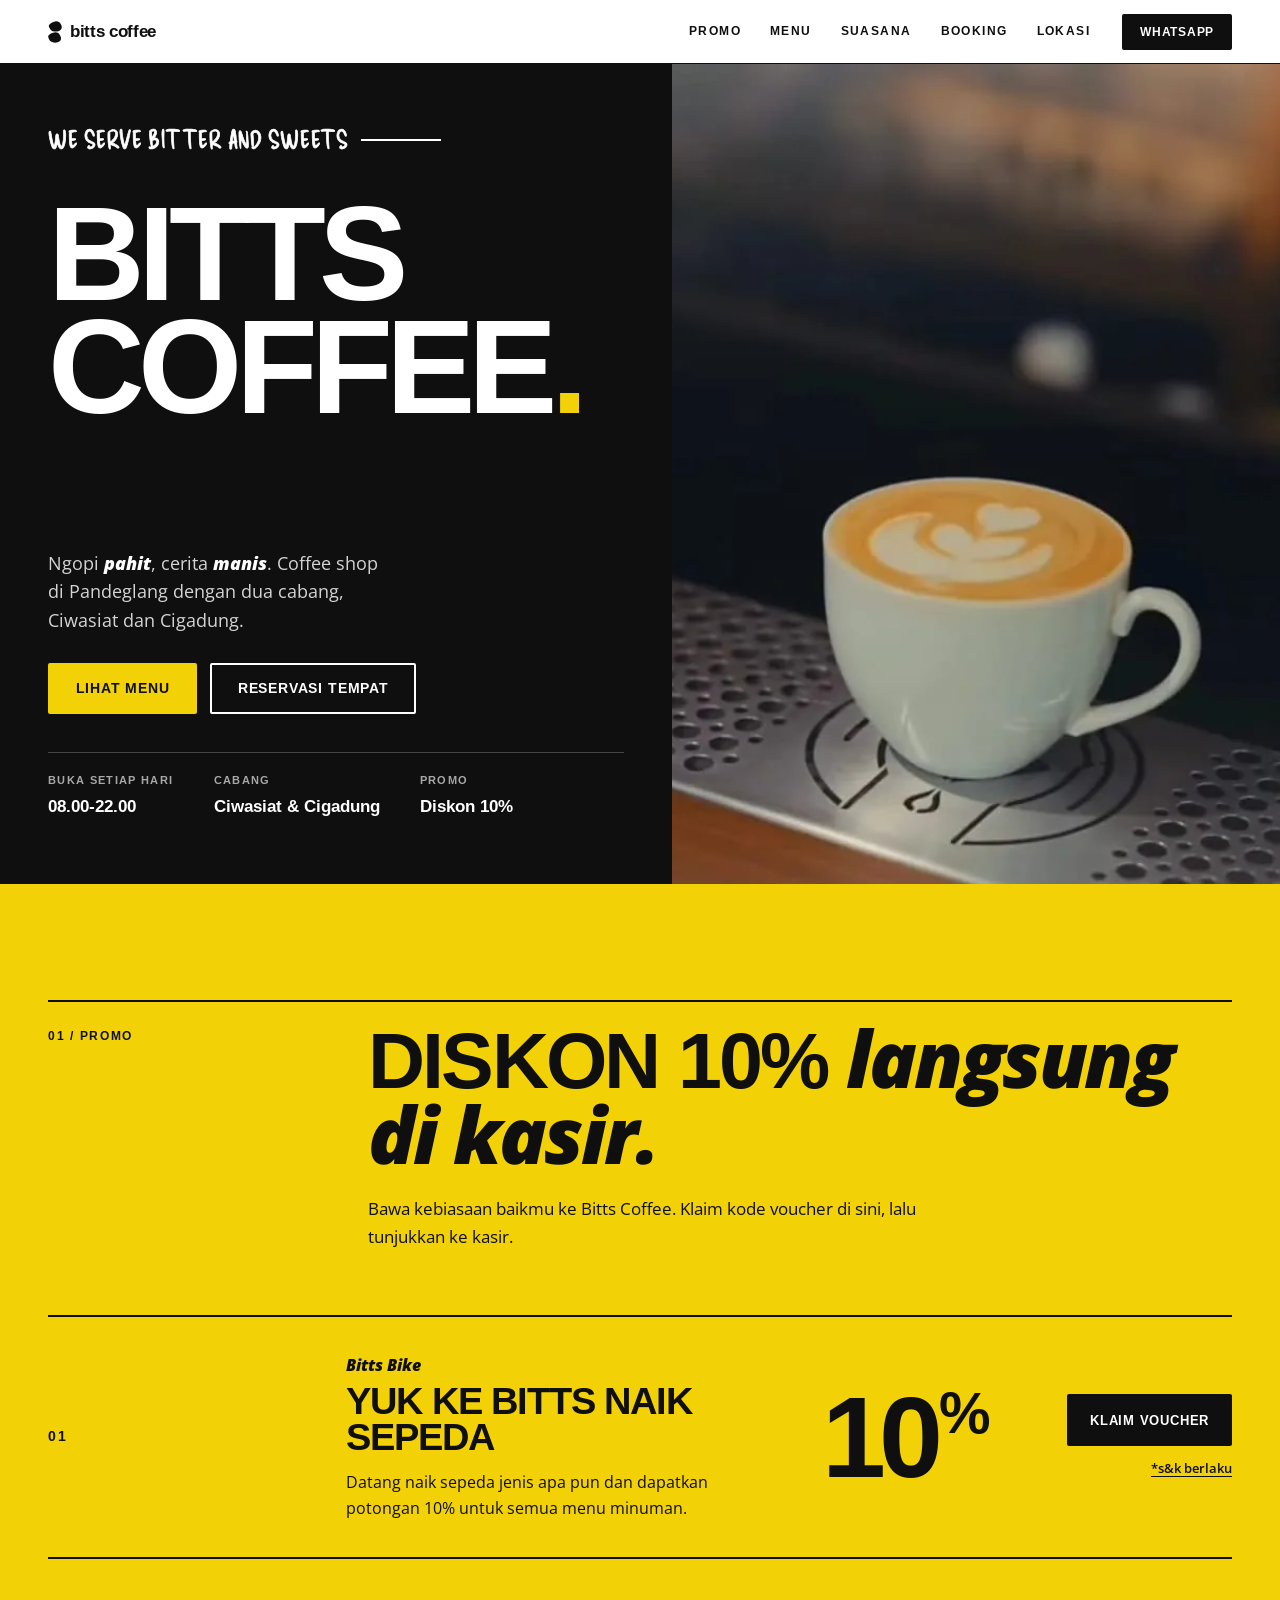
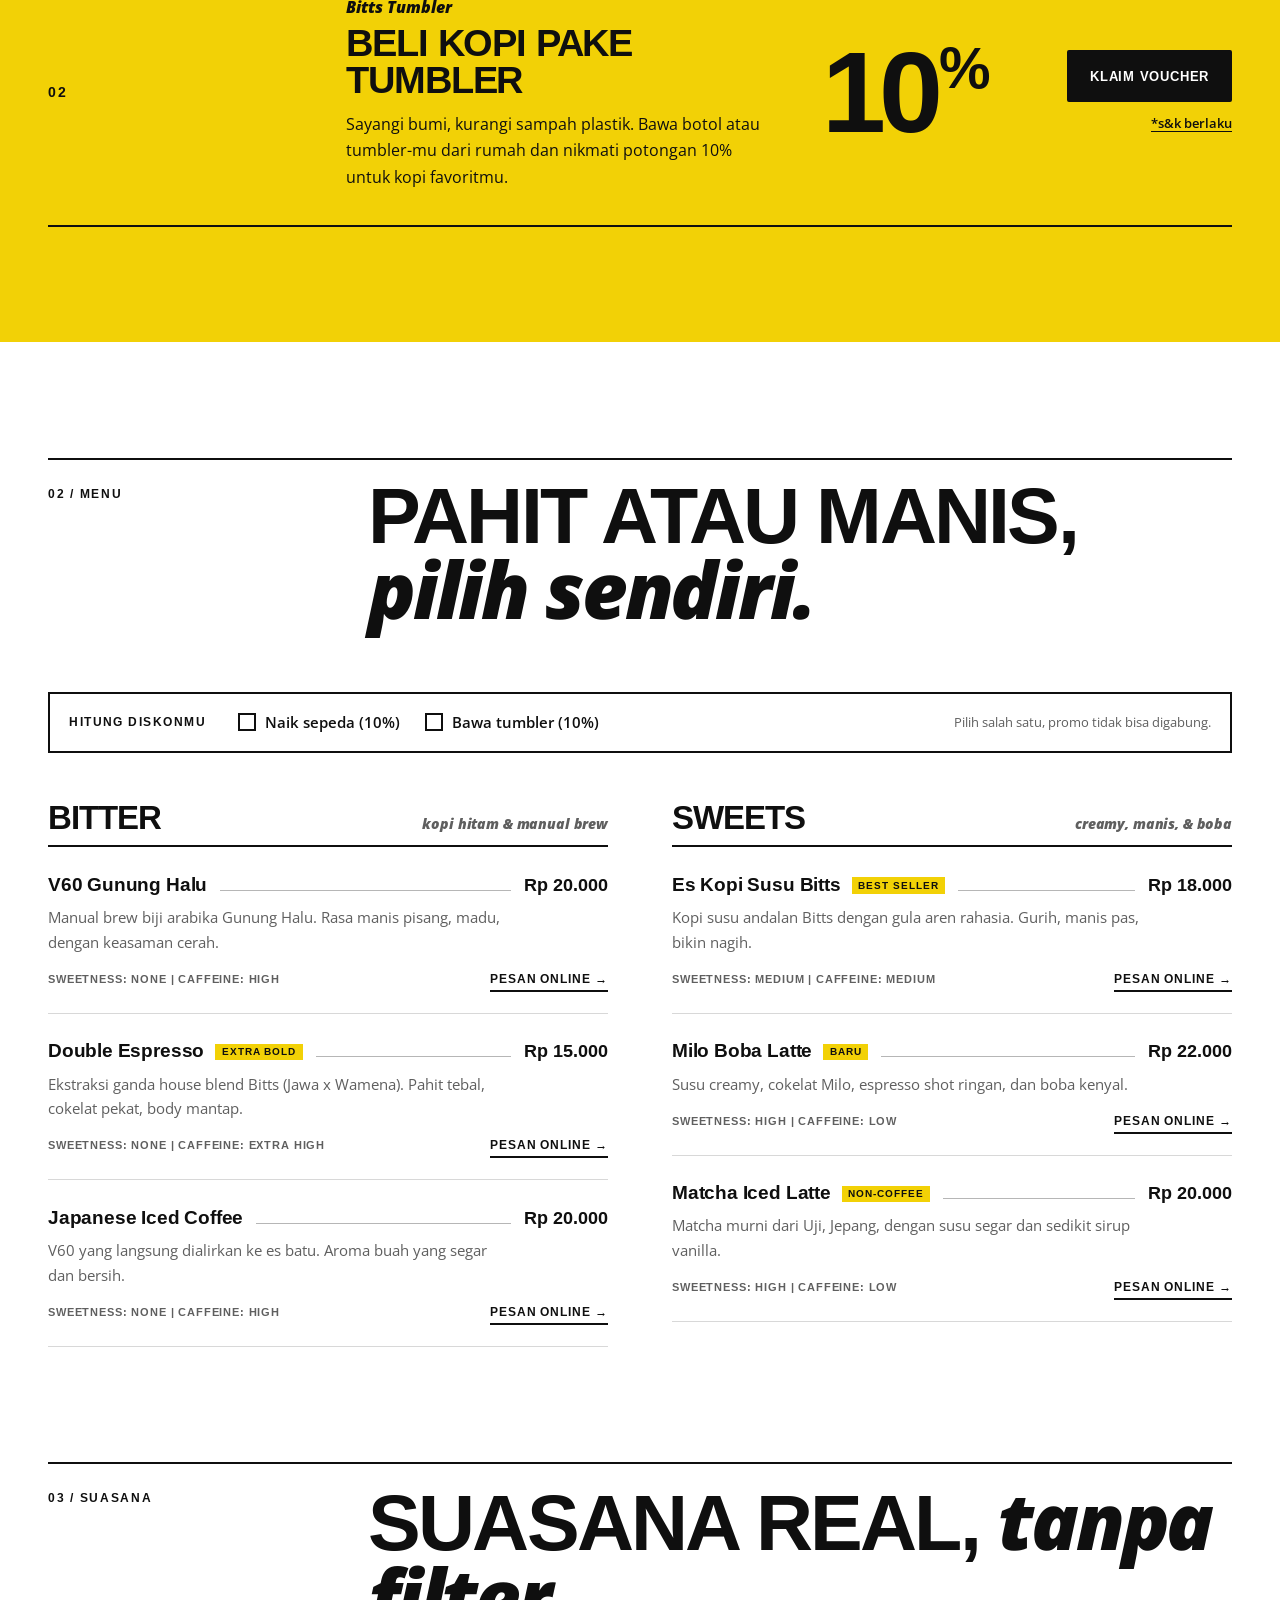
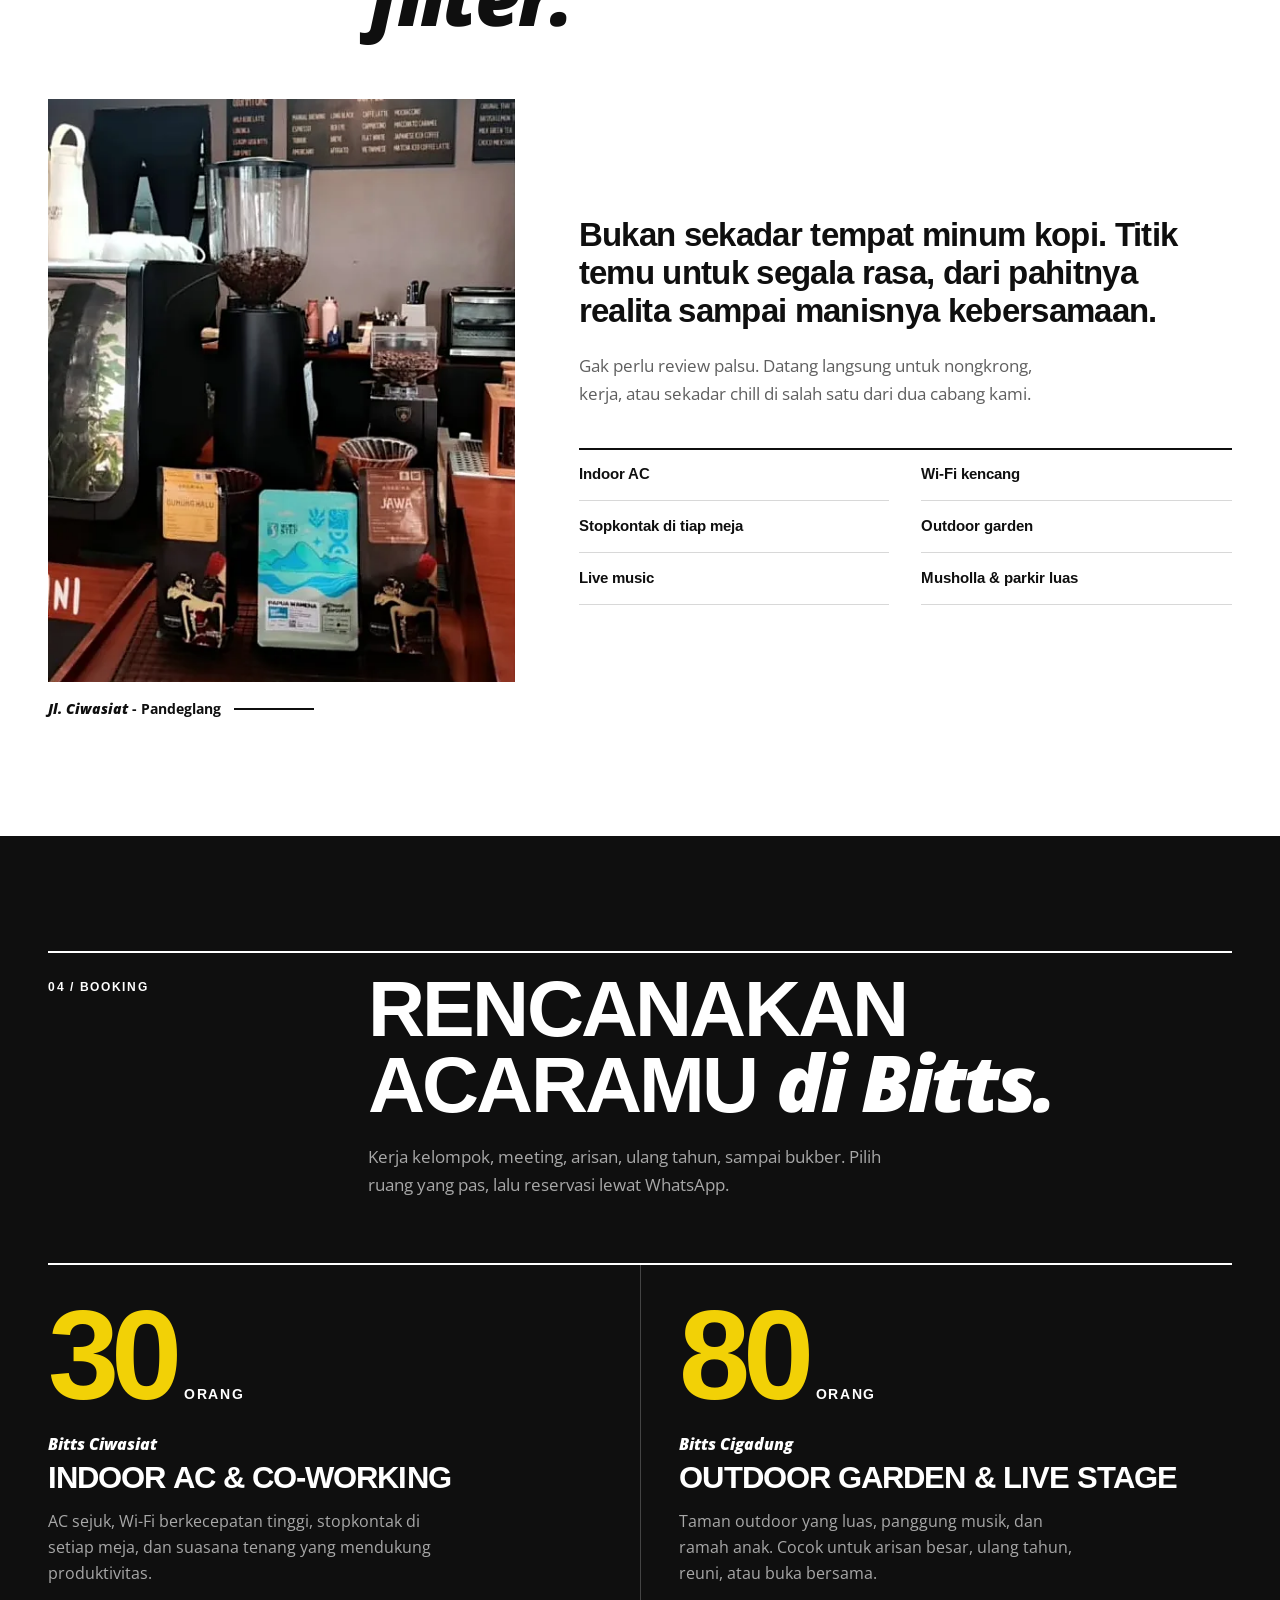
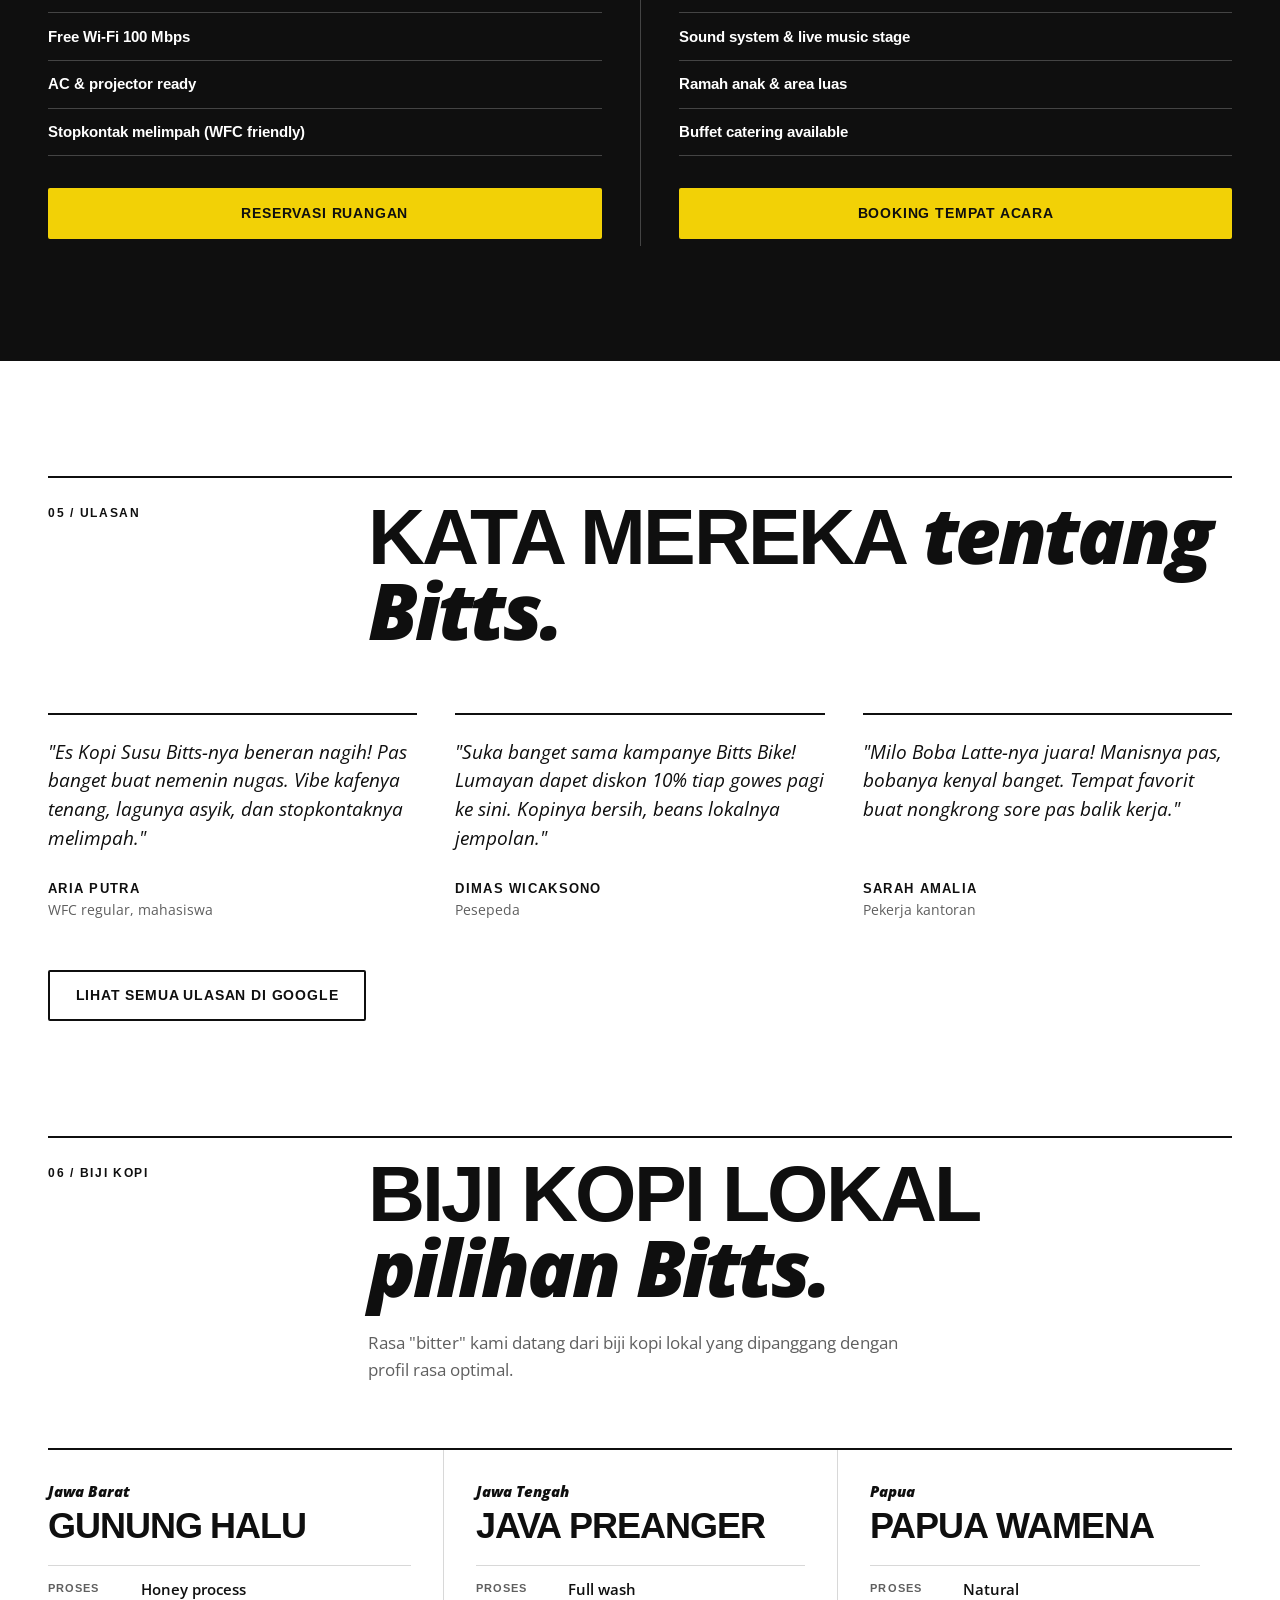
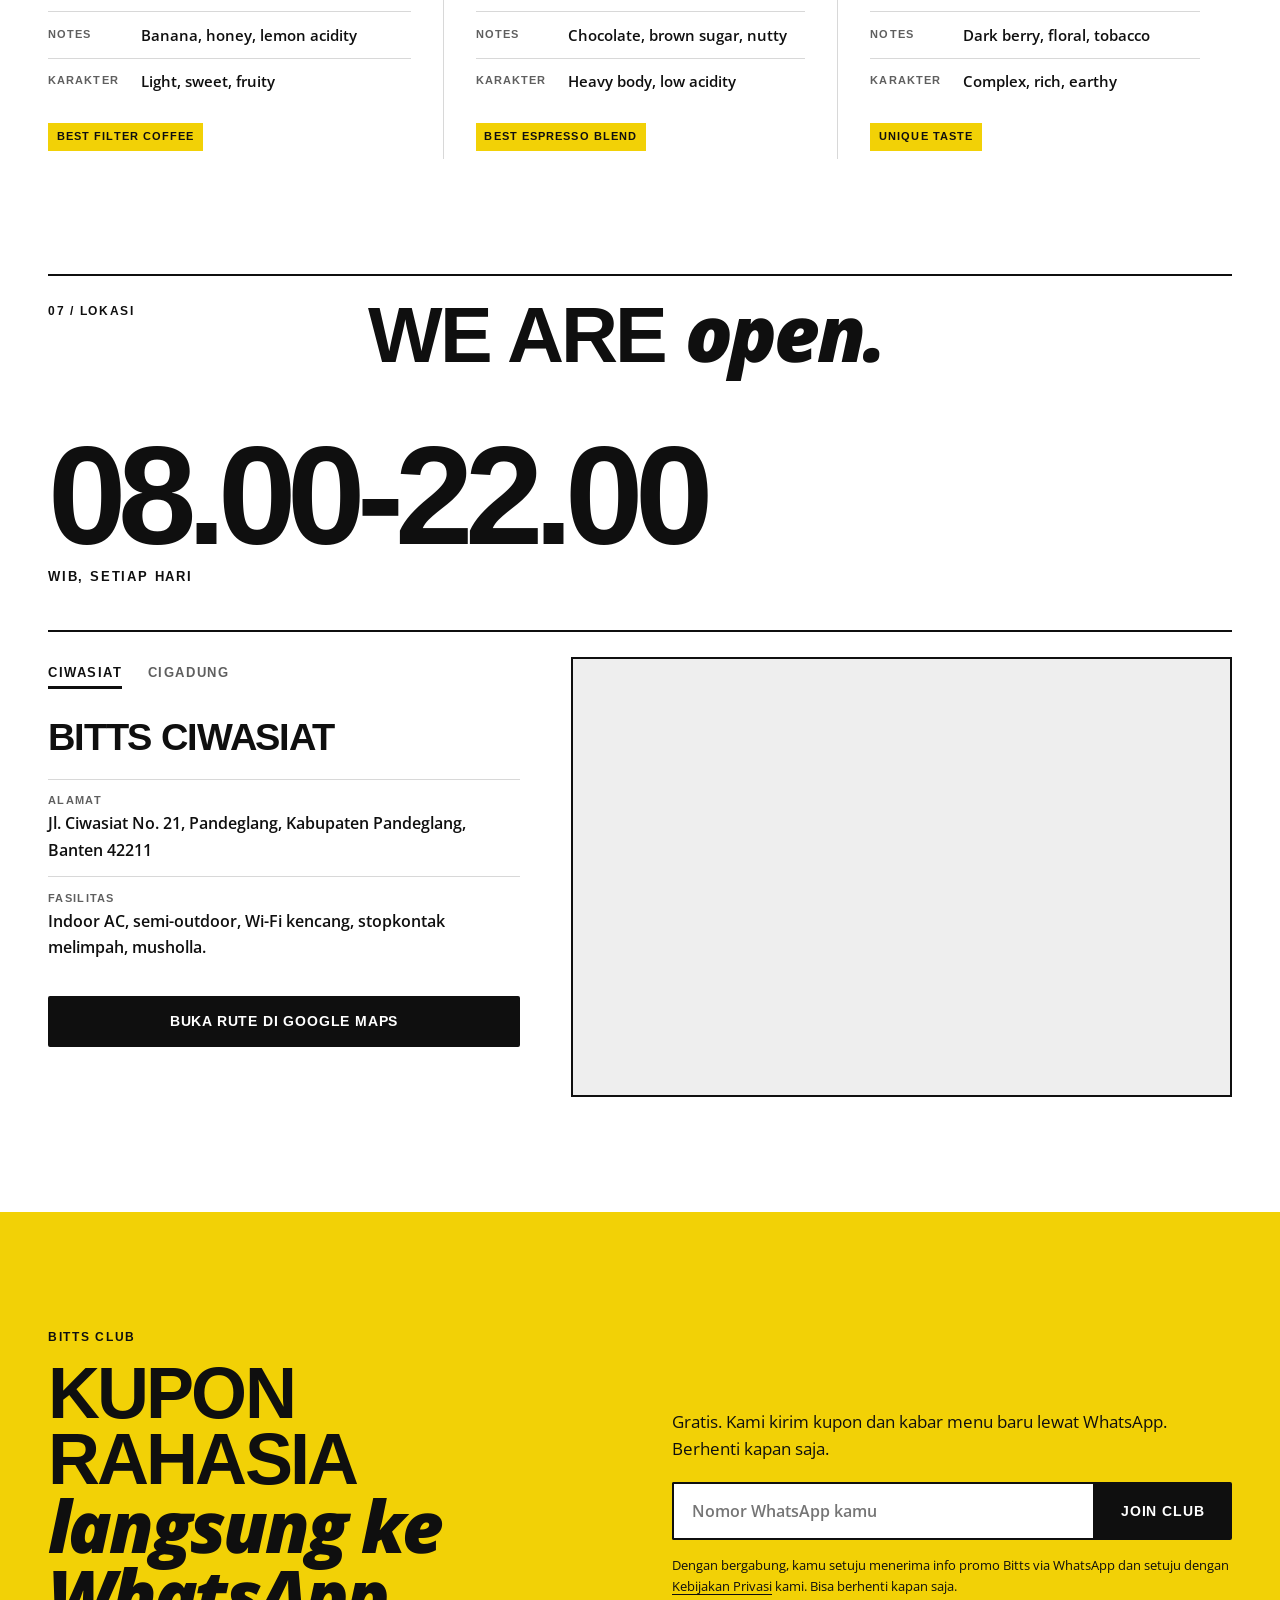
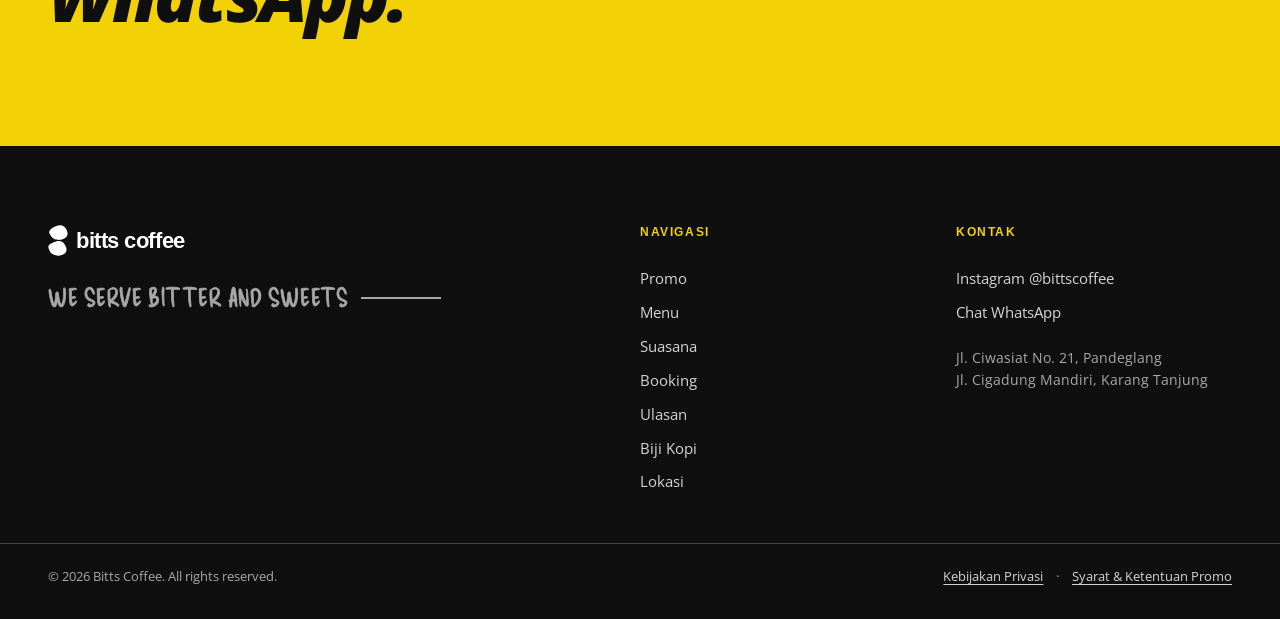
==== commit 3c02ea87: "Rombak desain ke gaya poster editorial - Bidang warna solid hitam, putih, kuning Bitts Bike; tanpa p" ====
--- a/index.html
+++ b/index.html
@@ -8,7 +8,7 @@
   <meta name="description" content="Coffee shop di Pandeglang, cabang Ciwasiat dan Cigadung. Buka setiap hari 08.00-22.00. Diskon 10% kalau datang naik sepeda atau bawa tumbler.">
   <meta name="keywords" content="bitts coffee, coffee shop pandeglang, kopi pandeglang, cafe ciwasiat, cafe cigadung, tempat bukber pandeglang">
   <meta name="author" content="Bitts Coffee">
-  <meta name="theme-color" content="#141414">
+  <meta name="theme-color" content="#0f0f0f">
   <link rel="canonical" href="https://bittscoffee.example/">
   <link rel="icon" href="favicon.svg" type="image/svg+xml">
   <link rel="apple-touch-icon" href="apple-touch-icon.png">
@@ -110,66 +110,41 @@
     })(window, document, "clarity", "script", "CLARITY_ID");
   </script>
 
-  <!-- Fonts dari desain Instagram Bitts: tulisan tangan (judul), Arimo (label poster), Open Sans (teks) -->
+  <!-- Fonts dari story Instagram Bitts: Arimo (poster), Open Sans (teks & aksen italic), tulisan tangan (tanda tangan) -->
   <link rel="preconnect" href="https://fonts.googleapis.com">
   <link rel="preconnect" href="https://fonts.gstatic.com" crossorigin>
-  <link href="https://fonts.googleapis.com/css2?family=Arimo:ital,wght@0,400;0,700;1,700&family=Delicious+Handrawn&family=Open+Sans:ital,wght@0,400;0,600;0,700;1,700;1,800&display=swap" rel="stylesheet">
-  <!-- Angka diskon 3D: hanya memuat karakter 0-9 dan % -->
-  <link href="https://fonts.googleapis.com/css2?family=Titan+One&text=0123456789%25&display=swap" rel="stylesheet">
+  <link href="https://fonts.googleapis.com/css2?family=Arimo:ital,wght@0,400;0,700;1,700&family=Delicious+Handrawn&family=Open+Sans:ital,wght@0,400;0,600;0,700;1,400;1,800&display=swap" rel="stylesheet">
 
   <link rel="stylesheet" href="style.css">
 </head>
 <body>
 
-  <!-- Logo Bitts (dua batu), dipakai ulang lewat <use href="#bitts-mark"> -->
+  <!-- Logo Bitts (dua batu, di-trace dari foto profil Instagram) -->
   <svg width="0" height="0" class="svg-sprite" aria-hidden="true" focusable="false">
     <symbol id="bitts-mark" viewBox="-1 0 64 100">
       <path fill="currentColor" d="M37.5 1C41.6 1 45.6 2.5 48.5 4C51.4 5.5 53.1 7.5 55 10C56.9 12.5 58.8 16 60 19C61.2 22 62.2 25 62 28C61.8 31 60.6 34.5 59 37C57.4 39.5 54.7 41.5 52.5 43C50.3 44.5 49.2 45.2 46 46C42.8 46.8 37.7 48 33.5 48C29.3 48 24.1 46.8 21 46C17.9 45.2 16.9 44.5 15 43C13.1 41.5 11.1 39 9.5 37C7.9 35 6.7 33.2 5.5 31C4.3 28.8 2.5 26 2.5 23.5C2.5 21 3.8 18.2 5.5 16C7.2 13.8 9.4 12 12.5 10C15.6 8 19.8 5.5 24 4C28.2 2.5 33.4 1 37.5 1Z"/>
       <path fill="currentColor" d="M33.5 51.5C37.9 51.5 42.5 53.4 45.5 55C48.5 56.6 49.9 59 51.5 61C53.1 63 54 65 55 67C56 69 56.9 71 57.5 73C58.1 75 58.5 77 58.5 79C58.5 81 58.3 83 57.5 85C56.7 87 55.9 89 53.5 91C51.1 93 46.6 95.7 43 97C39.4 98.3 35.7 99 32 99C28.3 99 24.8 98.3 21 97C17.2 95.7 12.2 93 9.5 91C6.8 89 6.2 87 5 85C3.8 83 2.8 81 2 79C1.2 77 0.6 75 0.3 73C0 71 -0.5 69 0.5 67C1.5 65 2.9 63 6 61C9.1 59 14.4 56.6 19 55C23.6 53.4 29.1 51.5 33.5 51.5Z"/>
     </symbol>
-    <symbol id="bike-badge" viewBox="0 0 100 100">
-      <circle cx="50" cy="50" r="50" fill="#F2D106"/>
-      <text x="44" y="31" font-family="Delicious Handrawn, cursive" font-size="22" fill="#fff" text-anchor="middle" transform="rotate(-6 44 31)">Bitts</text>
-      <text x="58" y="49" font-family="Delicious Handrawn, cursive" font-size="22" fill="#fff" text-anchor="middle" transform="rotate(-6 58 49)">Bike</text>
-      <g fill="none" stroke="#fff" stroke-width="2.6" stroke-linecap="round" stroke-linejoin="round">
-        <circle cx="32" cy="74" r="11"/>
-        <circle cx="69" cy="74" r="11"/>
-        <path d="M32 74 L48 74 L42 58 Z M42 58 L62 57 L48 74 M62 57 L69 74 M62 57 L60 51 L67 50 M38 56 L46 56"/>
-      </g>
-    </symbol>
   </svg>
 
-  <!-- Announcement Bar / Marquee -->
-  <div class="marquee-bar" aria-hidden="true">
-    <div class="marquee-content">
-      <span>we serve bitter and sweets • naik sepeda, dapat diskon • bawa tumbler, lebih hemat • we serve bitter and sweets • naik sepeda, dapat diskon • bawa tumbler, lebih hemat •</span>
-      <span>we serve bitter and sweets • naik sepeda, dapat diskon • bawa tumbler, lebih hemat • we serve bitter and sweets • naik sepeda, dapat diskon • bawa tumbler, lebih hemat •</span>
-    </div>
-  </div>
-
-  <!-- Header Navigation: logo di tengah seperti di story Instagram Bitts -->
+  <!-- Header Navigation -->
   <header class="main-header">
     <div class="header-container">
-      <nav class="nav-menu nav-left" aria-label="Navigasi utama">
-        <a href="#promo" class="nav-link">Promo</a>
-        <a href="#menu" class="nav-link">Menu</a>
-        <a href="#suasana" class="nav-link">Vibes</a>
-        <a href="#booking" class="nav-link">Booking</a>
-      </nav>
-
       <a href="#" class="logo-group" aria-label="Bitts Coffee, kembali ke atas">
         <svg class="bitts-mark" aria-hidden="true"><use href="#bitts-mark"/></svg>
         <span class="logo-text">bitts coffee</span>
       </a>
 
-      <div class="nav-right">
-        <nav class="nav-menu" aria-label="Navigasi lainnya">
-          <a href="#beans" class="nav-link">Biji Kopi</a>
-          <a href="#lokasi" class="nav-link">Lokasi</a>
-        </nav>
-        <div class="header-cta">
-          <a href="https://wa.me/6281234567890?text=Halo%20Bitts%20Coffee,%20saya%20tertarik%20tanya%20tanya%20tentang%20Bitts...%20(via%20website)" target="_blank" class="btn btn-black cta-nav" data-track="click_whatsapp" data-track-label="header">WhatsApp</a>
-        </div>
+      <nav class="nav-menu" aria-label="Navigasi utama">
+        <a href="#promo" class="nav-link">Promo</a>
+        <a href="#menu" class="nav-link">Menu</a>
+        <a href="#suasana" class="nav-link">Suasana</a>
+        <a href="#booking" class="nav-link">Booking</a>
+        <a href="#lokasi" class="nav-link">Lokasi</a>
+      </nav>
+
+      <div class="header-cta">
+        <a href="https://wa.me/6281234567890?text=Halo%20Bitts%20Coffee,%20saya%20tertarik%20tanya%20tanya%20tentang%20Bitts...%20(via%20website)" target="_blank" class="btn btn-black cta-nav" data-track="click_whatsapp" data-track-label="header">WhatsApp</a>
       </div>
 
       <button class="mobile-menu-toggle" id="mobile-toggle" aria-label="Buka menu" aria-expanded="false" aria-controls="mobile-nav">
@@ -183,498 +158,397 @@
   <!-- Mobile Nav Overlay -->
   <div class="mobile-nav" id="mobile-nav">
     <a href="#promo" class="mobile-link">Promo</a>
-    <a href="#menu" class="mobile-link">Menu Terbaru</a>
-    <a href="#suasana" class="mobile-link">Vibes</a>
-    <a href="#testimoni" class="mobile-link">Testimoni</a>
+    <a href="#menu" class="mobile-link">Menu</a>
+    <a href="#suasana" class="mobile-link">Suasana</a>
     <a href="#booking" class="mobile-link">Booking</a>
+    <a href="#testimoni" class="mobile-link">Ulasan</a>
     <a href="#beans" class="mobile-link">Biji Kopi</a>
     <a href="#lokasi" class="mobile-link">Lokasi</a>
-    <a href="https://wa.me/6281234567890?text=Halo%20Bitts%20Coffee,%20saya%20mau%20order%20dari%20website...%20(via%20website)" target="_blank" class="btn btn-black btn-block" data-track="click_whatsapp" data-track-label="mobile_nav">WhatsApp Us</a>
+    <a href="https://wa.me/6281234567890?text=Halo%20Bitts%20Coffee,%20saya%20mau%20order%20dari%20website...%20(via%20website)" target="_blank" class="btn btn-yellow btn-block" data-track="click_whatsapp" data-track-label="mobile_nav">Chat WhatsApp</a>
   </div>
 
   <main>
-    <!-- HERO SECTION -->
-    <section class="hero-section story-bg">
-      <div class="hero-container">
-        <div class="hero-content">
-          <p class="tag-line">we serve bitter and sweets</p>
-          <h1 class="hero-title hand">Bitts<br>Coffee</h1>
-          <p class="hero-sub poster">Coffee shop di Pandeglang</p>
-          <p class="hero-desc">Bukan sekadar tempat minum kopi biasa. Kami adalah titik temu untuk segala rasa, mulai dari pahitnya realita hingga manisnya momen kebersamaan. Dibuat khusus untuk kamu yang menghargai estetika dan cita rasa asli.</p>
+    <!-- HERO -->
+    <section class="hero">
+      <div class="hero-text">
+        <p class="hero-kicker"><span class="signature">we serve bitter and sweets</span></p>
+        <h1 class="hero-title">Bitts<br>Coffee<span class="dot">.</span></h1>
+        <div class="hero-bottom">
+          <p class="hero-lead">Ngopi <em>pahit</em>, cerita <em>manis</em>. Coffee shop di Pandeglang dengan dua cabang, Ciwasiat dan Cigadung.</p>
           <div class="hero-buttons">
-            <a href="#menu" class="btn btn-black">Lihat Menu</a>
-            <a href="#booking" class="btn btn-white">Reservasi Tempat</a>
-          </div>
-          <p class="addr-line"><span><em>Jl. Ciwasiat</em> &amp; <em>Cigadung</em> - Pandeglang</span></p>
-        </div>
-
-        <div class="hero-graphics">
-          <figure class="hero-photo">
-            <img src="assets/img/bitts-bar.webp" alt="Bar Bitts Coffee Ciwasiat dengan kemasan biji kopi Gunung Halu, Papua Wamena, dan Jawa" width="503" height="895" fetchpriority="high">
-          </figure>
-          <a href="#promo" class="bike-badge" aria-label="Promo Bitts Bike: diskon 10% untuk pesepeda">
-            <svg aria-hidden="true"><use href="#bike-badge"/></svg>
-          </a>
-          <p class="hero-note hand">open daily<br>08.00-22.00</p>
-        </div>
-      </div>
-      <div class="village" aria-hidden="true"></div>
-    </section>
-
-    <!-- PROMO SECTION: dua kartu dengan format story Instagram Bitts -->
+            <a href="#menu" class="btn btn-yellow">Lihat Menu</a>
+            <a href="#booking" class="btn btn-outline-light">Reservasi Tempat</a>
+          </div>
+          <dl class="hero-facts">
+            <div><dt>Buka setiap hari</dt><dd>08.00-22.00</dd></div>
+            <div><dt>Cabang</dt><dd>Ciwasiat &amp; Cigadung</dd></div>
+            <div><dt>Promo</dt><dd>Diskon 10%</dd></div>
+          </dl>
+        </div>
+      </div>
+      <figure class="hero-photo">
+        <img src="assets/img/bitts-latte.webp" alt="Latte art di drip tray Bitts Coffee" width="720" height="780" fetchpriority="high">
+      </figure>
+    </section>
+
+    <!-- 01 PROMO -->
     <section class="promo-section" id="promo">
       <div class="section-container">
-        <div class="section-header">
-          <p class="tag-line">special offers</p>
-          <h2 class="section-title hand">Promo hemat<br>langsung di kasir</h2>
-          <p class="section-subtitle">Bawa kebiasaan baikmu ke Bitts Coffee dan dapatkan potongan harga langsung di kasir!</p>
-        </div>
-
-        <div class="promo-grid">
-          <!-- Promo Card 1: Bitts Bike -->
-          <article class="promo-card story-card">
-            <svg class="story-mark" aria-hidden="true"><use href="#bitts-mark"/></svg>
-            <svg class="story-badge" aria-hidden="true"><use href="#bike-badge"/></svg>
-            <h3 class="promo-card-title hand">Yuk ke Bitts<br>Coffee</h3>
-            <div class="promo-discount">
-              <span class="promo-discount-label">Diskon</span>
-              <span class="promo-discount-num">10<span class="pct">%</span></span>
-            </div>
-            <p class="promo-card-sub hand">Untuk pengguna<br>sepeda</p>
-            <p class="promo-card-desc">Datang naik sepeda jenis apa pun dan dapatkan potongan 10% untuk semua menu minuman.</p>
-            <div class="promo-footer">
+        <header class="section-head">
+          <p class="section-index">01 / Promo</p>
+          <div>
+            <h2 class="section-title">Diskon 10% <em>langsung di kasir.</em></h2>
+            <p class="section-sub">Bawa kebiasaan baikmu ke Bitts Coffee. Klaim kode voucher di sini, lalu tunjukkan ke kasir.</p>
+          </div>
+        </header>
+
+        <div class="promo-list">
+          <!-- Promo 1: Bitts Bike -->
+          <article class="promo-card promo-row">
+            <p class="promo-no">01</p>
+            <div class="promo-main">
+              <p class="promo-kicker">Bitts Bike</p>
+              <h3 class="promo-card-title">Yuk ke Bitts naik sepeda</h3>
+              <p class="promo-card-desc">Datang naik sepeda jenis apa pun dan dapatkan potongan 10% untuk semua menu minuman.</p>
+            </div>
+            <p class="promo-big" aria-label="Diskon 10 persen">10<span>%</span></p>
+            <div class="promo-actions">
+              <button type="button" class="promo-cta-btn open-voucher-modal" data-promo="bike" data-track="claim_voucher" data-track-label="bike">Klaim Voucher</button>
               <a href="syarat-ketentuan.html#bitts-bike" class="promo-terms">*s&amp;k berlaku</a>
-              <button type="button" class="promo-cta-btn open-voucher-modal" data-promo="bike" data-track="claim_voucher" data-track-label="bike">Klaim Voucher</button>
-            </div>
-            <div class="village" aria-hidden="true"></div>
+            </div>
           </article>
 
-          <!-- Promo Card 2: Bitts Tumbler -->
-          <article class="promo-card story-card">
-            <svg class="story-mark" aria-hidden="true"><use href="#bitts-mark"/></svg>
-            <h3 class="promo-card-title hand">Beli kopi<br>pake tumbler</h3>
-            <p class="promo-card-poster poster">Dapat potongan 10%</p>
-            <svg class="tumbler-art" viewBox="0 0 120 200" aria-hidden="true">
-              <defs>
-                <radialGradient id="tumbler-shadow">
-                  <stop offset="0" stop-color="#000" stop-opacity="0.35"/>
-                  <stop offset="1" stop-color="#000" stop-opacity="0"/>
-                </radialGradient>
-              </defs>
-              <ellipse cx="62" cy="188" rx="52" ry="9" fill="url(#tumbler-shadow)"/>
-              <path d="M70 24 C 78 12, 94 9, 99 16 C 103 22, 95 28, 82 31" fill="none" stroke="#141414" stroke-width="6" stroke-linecap="round"/>
-              <rect x="37" y="18" width="46" height="24" rx="7" fill="#141414"/>
-              <rect x="42" y="40" width="36" height="11" fill="#202020"/>
-              <path d="M33 60 Q33 50 43 50 H77 Q87 50 87 60 V174 Q87 184 77 184 H43 Q33 184 33 174 Z" fill="#141414"/>
-              <rect x="33" y="62" width="54" height="3" fill="#2a2a2a"/>
-              <rect x="39" y="72" width="4" height="100" rx="2" fill="#fff" opacity="0.08"/>
-              <use href="#bitts-mark" x="52" y="102" width="16" height="25" style="color:#fff"/>
-            </svg>
-            <p class="promo-card-desc">Sayangi bumi, kurangi sampah plastik. Bawa botol atau tumbler-mu dari rumah dan nikmati potongan 10% untuk kopi favoritmu.</p>
-            <div class="promo-footer">
+          <!-- Promo 2: Bitts Tumbler -->
+          <article class="promo-card promo-row">
+            <p class="promo-no">02</p>
+            <div class="promo-main">
+              <p class="promo-kicker">Bitts Tumbler</p>
+              <h3 class="promo-card-title">Beli kopi pake tumbler</h3>
+              <p class="promo-card-desc">Sayangi bumi, kurangi sampah plastik. Bawa botol atau tumbler-mu dari rumah dan nikmati potongan 10% untuk kopi favoritmu.</p>
+            </div>
+            <p class="promo-big" aria-label="Diskon 10 persen">10<span>%</span></p>
+            <div class="promo-actions">
+              <button type="button" class="promo-cta-btn open-voucher-modal" data-promo="tumbler" data-track="claim_voucher" data-track-label="tumbler">Klaim Voucher</button>
               <a href="syarat-ketentuan.html#bitts-tumbler" class="promo-terms">*s&amp;k berlaku</a>
-              <button type="button" class="promo-cta-btn open-voucher-modal" data-promo="tumbler" data-track="claim_voucher" data-track-label="tumbler">Klaim Voucher</button>
-            </div>
-            <div class="village" aria-hidden="true"></div>
+            </div>
           </article>
         </div>
       </div>
     </section>
 
-    <!-- MENU SECTION -->
+    <!-- 02 MENU: daftar ala papan menu, tanpa foto berulang -->
     <section class="menu-section" id="menu">
       <div class="section-container">
-        <div class="section-header flex-header">
+        <header class="section-head">
+          <p class="section-index">02 / Menu</p>
           <div>
-            <p class="tag-line">freshly brewed</p>
-            <h2 class="section-title hand">Menu terbaru</h2>
-          </div>
-
-          <!-- Interactive Promo Price Switcher -->
-          <div class="promo-calculator-widget">
-            <span class="calculator-label">Aktifkan diskonmu</span>
-            <div class="calculator-toggles">
-              <label class="toggle-container">
-                <input type="checkbox" id="calc-bike" class="calc-checkbox">
-                <span class="toggle-custom"></span>
-                Naik Sepeda (10%)
-              </label>
-              <label class="toggle-container">
-                <input type="checkbox" id="calc-tumbler" class="calc-checkbox">
-                <span class="toggle-custom"></span>
-                Bawa Tumbler (10%)
-              </label>
-            </div>
-            <p class="calculator-note" id="calc-note">Pilih salah satu, promo tidak bisa digabung.</p>
-          </div>
-        </div>
-
-        <!-- Menu Tabs Filter -->
-        <div class="menu-tabs">
-          <button class="menu-tab-btn active" data-filter="all">Semua</button>
-          <button class="menu-tab-btn" data-filter="bitter">Bitter</button>
-          <button class="menu-tab-btn" data-filter="sweets">Sweets</button>
-        </div>
-
-        <!-- Menu Grid -->
-        <div class="menu-grid" id="menu-items-container">
-
-          <!-- Menu Item 1 (Sweets) -->
-          <div class="menu-card" data-category="sweets" data-price="22000">
-            <div class="menu-card-img-wrapper">
-              <img src="assets/img/latte.webp" width="1024" height="1024" loading="lazy" decoding="async" alt="Milo Boba Latte">
-              <span class="menu-item-tag sweets-tag">New Sweets</span>
-            </div>
-            <div class="menu-card-info">
+            <h2 class="section-title">Pahit atau manis, <em>pilih sendiri.</em></h2>
+          </div>
+        </header>
+
+        <!-- Interactive Promo Price Switcher -->
+        <div class="promo-calculator-widget">
+          <span class="calculator-label">Hitung diskonmu</span>
+          <div class="calculator-toggles">
+            <label class="toggle-container">
+              <input type="checkbox" id="calc-bike" class="calc-checkbox">
+              <span class="toggle-custom"></span>
+              Naik sepeda (10%)
+            </label>
+            <label class="toggle-container">
+              <input type="checkbox" id="calc-tumbler" class="calc-checkbox">
+              <span class="toggle-custom"></span>
+              Bawa tumbler (10%)
+            </label>
+          </div>
+          <p class="calculator-note" id="calc-note">Pilih salah satu, promo tidak bisa digabung.</p>
+        </div>
+
+        <div class="menu-board" id="menu-items-container">
+          <div class="menu-col">
+            <h3 class="menu-col-title">Bitter <span>kopi hitam &amp; manual brew</span></h3>
+
+            <div class="menu-card" data-category="bitter" data-price="20000">
               <div class="menu-title-row">
-                <h3 class="menu-item-name">Milo Boba Latte</h3>
+                <h4 class="menu-item-name">V60 Gunung Halu</h4>
+                <span class="menu-leader" aria-hidden="true"></span>
+                <span class="menu-item-price" data-original-price="20000">Rp 20.000</span>
+              </div>
+              <p class="menu-item-desc">Manual brew biji arabika Gunung Halu. Rasa manis pisang, madu, dengan keasaman cerah.</p>
+              <div class="menu-card-footer">
+                <span class="menu-item-taste">Sweetness: None | Caffeine: High</span>
+                <button class="menu-order-btn open-delivery-modal" data-item-name="V60 Gunung Halu" data-track="select_menu" data-track-label="V60 Gunung Halu">Pesan Online</button>
+              </div>
+            </div>
+
+            <div class="menu-card" data-category="bitter" data-price="15000">
+              <div class="menu-title-row">
+                <h4 class="menu-item-name">Double Espresso <span class="menu-item-tag">Extra bold</span></h4>
+                <span class="menu-leader" aria-hidden="true"></span>
+                <span class="menu-item-price" data-original-price="15000">Rp 15.000</span>
+              </div>
+              <p class="menu-item-desc">Ekstraksi ganda house blend Bitts (Jawa x Wamena). Pahit tebal, cokelat pekat, body mantap.</p>
+              <div class="menu-card-footer">
+                <span class="menu-item-taste">Sweetness: None | Caffeine: Extra High</span>
+                <button class="menu-order-btn open-delivery-modal" data-item-name="Double Espresso" data-track="select_menu" data-track-label="Double Espresso">Pesan Online</button>
+              </div>
+            </div>
+
+            <div class="menu-card" data-category="bitter" data-price="20000">
+              <div class="menu-title-row">
+                <h4 class="menu-item-name">Japanese Iced Coffee</h4>
+                <span class="menu-leader" aria-hidden="true"></span>
+                <span class="menu-item-price" data-original-price="20000">Rp 20.000</span>
+              </div>
+              <p class="menu-item-desc">V60 yang langsung dialirkan ke es batu. Aroma buah yang segar dan bersih.</p>
+              <div class="menu-card-footer">
+                <span class="menu-item-taste">Sweetness: None | Caffeine: High</span>
+                <button class="menu-order-btn open-delivery-modal" data-item-name="Japanese Iced Coffee" data-track="select_menu" data-track-label="Japanese Iced Coffee">Pesan Online</button>
+              </div>
+            </div>
+          </div>
+
+          <div class="menu-col">
+            <h3 class="menu-col-title">Sweets <span>creamy, manis, &amp; boba</span></h3>
+
+            <div class="menu-card" data-category="sweets" data-price="18000">
+              <div class="menu-title-row">
+                <h4 class="menu-item-name">Es Kopi Susu Bitts <span class="menu-item-tag">Best seller</span></h4>
+                <span class="menu-leader" aria-hidden="true"></span>
+                <span class="menu-item-price" data-original-price="18000">Rp 18.000</span>
+              </div>
+              <p class="menu-item-desc">Kopi susu andalan Bitts dengan gula aren rahasia. Gurih, manis pas, bikin nagih.</p>
+              <div class="menu-card-footer">
+                <span class="menu-item-taste">Sweetness: Medium | Caffeine: Medium</span>
+                <button class="menu-order-btn open-delivery-modal" data-item-name="Es Kopi Susu Bitts" data-track="select_menu" data-track-label="Es Kopi Susu Bitts">Pesan Online</button>
+              </div>
+            </div>
+
+            <div class="menu-card" data-category="sweets" data-price="22000">
+              <div class="menu-title-row">
+                <h4 class="menu-item-name">Milo Boba Latte <span class="menu-item-tag">Baru</span></h4>
+                <span class="menu-leader" aria-hidden="true"></span>
                 <span class="menu-item-price" data-original-price="22000">Rp 22.000</span>
               </div>
-              <p class="menu-item-desc">Paduan susu creamy, cokelat Milo autentik, espresso shot ringan, dan boba kenyal yang memanjakan lidah.</p>
+              <p class="menu-item-desc">Susu creamy, cokelat Milo, espresso shot ringan, dan boba kenyal.</p>
               <div class="menu-card-footer">
                 <span class="menu-item-taste">Sweetness: High | Caffeine: Low</span>
                 <button class="menu-order-btn open-delivery-modal" data-item-name="Milo Boba Latte" data-track="select_menu" data-track-label="Milo Boba Latte">Pesan Online</button>
               </div>
             </div>
-          </div>
-
-          <!-- Menu Item 2 (Sweets) -->
-          <div class="menu-card" data-category="sweets" data-price="18000">
-            <div class="menu-card-img-wrapper">
-              <img src="assets/img/latte.webp" width="1024" height="1024" loading="lazy" decoding="async" alt="Es Kopi Susu Bitts">
-              <span class="menu-item-tag signature-tag">Best Seller</span>
-            </div>
-            <div class="menu-card-info">
+
+            <div class="menu-card" data-category="sweets" data-price="20000">
               <div class="menu-title-row">
-                <h3 class="menu-item-name">Es Kopi Susu Bitts</h3>
-                <span class="menu-item-price" data-original-price="18000">Rp 18.000</span>
-              </div>
-              <p class="menu-item-desc">Kopi susu andalan Bitts dengan resep gula aren rahasia, sangat gurih, manis pas, dan bikin nagih.</p>
-              <div class="menu-card-footer">
-                <span class="menu-item-taste">Sweetness: Medium | Caffeine: Medium</span>
-                <button class="menu-order-btn open-delivery-modal" data-item-name="Es Kopi Susu Bitts" data-track="select_menu" data-track-label="Es Kopi Susu Bitts">Pesan Online</button>
-              </div>
-            </div>
-          </div>
-
-          <!-- Menu Item 3 (Bitter) -->
-          <div class="menu-card" data-category="bitter" data-price="20000">
-            <div class="menu-card-img-wrapper">
-              <img src="assets/img/latte.webp" width="1024" height="1024" loading="lazy" decoding="async" alt="V60 Gunung Halu">
-              <span class="menu-item-tag bitter-tag">Bitter Choice</span>
-            </div>
-            <div class="menu-card-info">
-              <div class="menu-title-row">
-                <h3 class="menu-item-name">V60 Gunung Halu</h3>
+                <h4 class="menu-item-name">Matcha Iced Latte <span class="menu-item-tag">Non-coffee</span></h4>
+                <span class="menu-leader" aria-hidden="true"></span>
                 <span class="menu-item-price" data-original-price="20000">Rp 20.000</span>
               </div>
-              <p class="menu-item-desc">Manual brew menggunakan biji kopi arabika Gunung Halu. Menghasilkan rasa manis pisang, madu, dengan tingkat keasaman cerah.</p>
-              <div class="menu-card-footer">
-                <span class="menu-item-taste">Sweetness: None | Caffeine: High</span>
-                <button class="menu-order-btn open-delivery-modal" data-item-name="V60 Gunung Halu" data-track="select_menu" data-track-label="V60 Gunung Halu">Pesan Online</button>
-              </div>
-            </div>
-          </div>
-
-          <!-- Menu Item 4 (Bitter) -->
-          <div class="menu-card" data-category="bitter" data-price="15000">
-            <div class="menu-card-img-wrapper">
-              <img src="assets/img/latte.webp" width="1024" height="1024" loading="lazy" decoding="async" alt="Double Espresso Shot">
-              <span class="menu-item-tag bold-tag">Extra Bold</span>
-            </div>
-            <div class="menu-card-info">
-              <div class="menu-title-row">
-                <h3 class="menu-item-name">Double Espresso</h3>
-                <span class="menu-item-price" data-original-price="15000">Rp 15.000</span>
-              </div>
-              <p class="menu-item-desc">Ekstraksi ganda biji kopi blend house Bitts (Jawa x Wamena). Rasa pahit tebal, cokelat pekat, dan body mantap.</p>
-              <div class="menu-card-footer">
-                <span class="menu-item-taste">Sweetness: None | Caffeine: Extra High</span>
-                <button class="menu-order-btn open-delivery-modal" data-item-name="Double Espresso" data-track="select_menu" data-track-label="Double Espresso">Pesan Online</button>
-              </div>
-            </div>
-          </div>
-
-          <!-- Menu Item 5 (Sweets) -->
-          <div class="menu-card" data-category="sweets" data-price="20000">
-            <div class="menu-card-img-wrapper">
-              <img src="assets/img/latte.webp" width="1024" height="1024" loading="lazy" decoding="async" alt="Matcha Iced Latte">
-              <span class="menu-item-tag sweets-tag">Non-Coffee</span>
-            </div>
-            <div class="menu-card-info">
-              <div class="menu-title-row">
-                <h3 class="menu-item-name">Matcha Iced Latte</h3>
-                <span class="menu-item-price" data-original-price="20000">Rp 20.000</span>
-              </div>
-              <p class="menu-item-desc">Matcha murni dari Uji, Jepang diseduh dengan susu segar dan sedikit sirup vanilla premium.</p>
+              <p class="menu-item-desc">Matcha murni dari Uji, Jepang, dengan susu segar dan sedikit sirup vanilla.</p>
               <div class="menu-card-footer">
                 <span class="menu-item-taste">Sweetness: High | Caffeine: Low</span>
                 <button class="menu-order-btn open-delivery-modal" data-item-name="Matcha Iced Latte" data-track="select_menu" data-track-label="Matcha Iced Latte">Pesan Online</button>
               </div>
             </div>
           </div>
-
-          <!-- Menu Item 6 (Bitter) -->
-          <div class="menu-card" data-category="bitter" data-price="20000">
-            <div class="menu-card-img-wrapper">
-              <img src="assets/img/latte.webp" width="1024" height="1024" loading="lazy" decoding="async" alt="Japanese Drip Coffee">
-              <span class="menu-item-tag bitter-tag">Ice Brew</span>
-            </div>
-            <div class="menu-card-info">
-              <div class="menu-title-row">
-                <h3 class="menu-item-name">Japanese Iced Coffee</h3>
-                <span class="menu-item-price" data-original-price="20000">Rp 20.000</span>
-              </div>
-              <p class="menu-item-desc">Kopi seduh manual V60 yang langsung dialirkan ke es batu, menonjolkan aroma buah yang segar dan bersih.</p>
-              <div class="menu-card-footer">
-                <span class="menu-item-taste">Sweetness: None | Caffeine: High</span>
-                <button class="menu-order-btn open-delivery-modal" data-item-name="Japanese Iced Coffee" data-track="select_menu" data-track-label="Japanese Iced Coffee">Pesan Online</button>
-              </div>
-            </div>
-          </div>
-
-        </div>
-      </div>
-    </section>
-
-    <!-- REAL VIBE (SUASANA) SECTION -->
-    <section class="suasana-section story-bg" id="suasana">
+        </div>
+      </div>
+    </section>
+
+    <!-- 03 SUASANA: hanya foto asli -->
+    <section class="space-section" id="suasana">
       <div class="section-container">
-        <div class="section-header">
-          <p class="tag-line">real atmosphere</p>
-          <h2 class="section-title hand">Suasana real<br>di Bitts</h2>
-          <p class="section-subtitle">Gak perlu review palsu. Intip langsung vibe nyata nongkrong asyik, kerja produktif, atau sekadar chill di spot kami.</p>
-        </div>
-
-        <div class="gallery-scroll-container">
-          <figure class="polaroid-card">
-            <div class="polaroid-img-wrapper">
-              <img src="assets/img/bitts-latte.webp" width="720" height="780" loading="lazy" decoding="async" alt="Latte art di drip tray Bitts Coffee">
-            </div>
-            <figcaption class="polaroid-caption">pour with passion, serve with love.</figcaption>
+        <header class="section-head">
+          <p class="section-index">03 / Suasana</p>
+          <div>
+            <h2 class="section-title">Suasana real, <em>tanpa filter.</em></h2>
+          </div>
+        </header>
+
+        <div class="space-grid">
+          <figure class="space-photo">
+            <img src="assets/img/bitts-bar.webp" width="503" height="895" loading="lazy" decoding="async" alt="Bar Bitts Coffee Ciwasiat dengan kemasan biji kopi Gunung Halu, Papua Wamena, dan Jawa">
+            <figcaption class="addr-line"><span><em>Jl. Ciwasiat</em> - Pandeglang</span></figcaption>
           </figure>
-
-          <figure class="polaroid-card">
-            <div class="polaroid-img-wrapper is-bw">
-              <img src="assets/img/people.webp" width="1024" height="1024" loading="lazy" decoding="async" alt="Teman nongkrong di Bitts Coffee">
-              <!-- Sensor mata ala story Bitts -->
-              <span class="censor-strip" style="left: 22%; top: 33%;"></span>
-              <span class="censor-strip" style="left: 64%; top: 37%;"></span>
-            </div>
-            <figcaption class="polaroid-caption">sharing sweets &amp; bitter stories here.</figcaption>
-          </figure>
-
-          <figure class="polaroid-card">
-            <div class="polaroid-img-wrapper">
-              <img src="assets/img/atmosphere.webp" width="1024" height="1024" loading="lazy" decoding="async" alt="Sudut bar Bitts Coffee">
-            </div>
-            <figcaption class="polaroid-caption">the lab where magic happens.</figcaption>
-          </figure>
-        </div>
-
-        <p class="gallery-hint">geser untuk melihat foto lainnya →</p>
-      </div>
-      <div class="village" aria-hidden="true"></div>
-    </section>
-
-    <!-- TESTIMONIALS SECTION -->
+          <div class="space-text">
+            <p class="space-statement">Bukan sekadar tempat minum kopi. Titik temu untuk segala rasa, dari pahitnya realita sampai manisnya kebersamaan.</p>
+            <p class="space-lead">Gak perlu review palsu. Datang langsung untuk nongkrong, kerja, atau sekadar chill di salah satu dari dua cabang kami.</p>
+            <ul class="space-list">
+              <li>Indoor AC</li>
+              <li>Wi-Fi kencang</li>
+              <li>Stopkontak di tiap meja</li>
+              <li>Outdoor garden</li>
+              <li>Live music</li>
+              <li>Musholla &amp; parkir luas</li>
+            </ul>
+          </div>
+        </div>
+      </div>
+    </section>
+
+    <!-- 04 BOOKING -->
+    <section class="booking-section" id="booking">
+      <div class="section-container">
+        <header class="section-head">
+          <p class="section-index">04 / Booking</p>
+          <div>
+            <h2 class="section-title">Rencanakan acaramu <em>di Bitts.</em></h2>
+            <p class="section-sub">Kerja kelompok, meeting, arisan, ulang tahun, sampai bukber. Pilih ruang yang pas, lalu reservasi lewat WhatsApp.</p>
+          </div>
+        </header>
+
+        <div class="booking-grid">
+          <!-- Ciwasiat Space -->
+          <article class="booking-card">
+            <p class="booking-cap"><span class="booking-num">30</span> orang</p>
+            <p class="booking-branch">Bitts Ciwasiat</p>
+            <h3 class="booking-title">Indoor AC &amp; co-working</h3>
+            <p class="booking-desc">AC sejuk, Wi-Fi berkecepatan tinggi, stopkontak di setiap meja, dan suasana tenang yang mendukung produktivitas.</p>
+            <ul class="booking-features">
+              <li>Free Wi-Fi 100 Mbps</li>
+              <li>AC &amp; projector ready</li>
+              <li>Stopkontak melimpah (WFC friendly)</li>
+            </ul>
+            <a href="https://wa.me/6281234567890?text=Halo%20Bitts%20Coffee%20Ciwasiat!%20Saya%20ingin%20reservasi%20ruangan%20untuk%20acara%20[Meeting/Nugas/Gathering]%20pada%20tanggal%20[Tanggal]%20untuk%20[Jumlah]%20orang.%20(via%20website)" target="_blank" class="btn btn-yellow btn-block" data-track="booking_request" data-track-label="ciwasiat">Reservasi Ruangan</a>
+          </article>
+
+          <!-- Cigadung Space -->
+          <article class="booking-card">
+            <p class="booking-cap"><span class="booking-num">80</span> orang</p>
+            <p class="booking-branch">Bitts Cigadung</p>
+            <h3 class="booking-title">Outdoor garden &amp; live stage</h3>
+            <p class="booking-desc">Taman outdoor yang luas, panggung musik, dan ramah anak. Cocok untuk arisan besar, ulang tahun, reuni, atau buka bersama.</p>
+            <ul class="booking-features">
+              <li>Sound system &amp; live music stage</li>
+              <li>Ramah anak &amp; area luas</li>
+              <li>Buffet catering available</li>
+            </ul>
+            <a href="https://wa.me/6281234567890?text=Halo%20Bitts%20Coffee%20Cigadung!%20Saya%20ingin%20reservasi%20tempat%20acara%20[Bukber/Ulang%20Tahun/Gathering]%20pada%20tanggal%20[Tanggal]%20untuk%20[Jumlah]%20orang.%20(via%20website)" target="_blank" class="btn btn-yellow btn-block" data-track="booking_request" data-track-label="cigadung">Booking Tempat Acara</a>
+          </article>
+        </div>
+      </div>
+    </section>
+
+    <!-- 05 ULASAN -->
     <section class="testimonials-section" id="testimoni">
       <div class="section-container">
-        <div class="section-header">
-          <p class="tag-line">testimonials</p>
-          <h2 class="section-title hand">Kata mereka<br>tentang Bitts</h2>
-          <p class="section-subtitle">Ulasan jujur dari kawan setia Bitts Coffee. Bukti cita rasa pahit &amp; manis kami beneran nyata.</p>
-        </div>
+        <header class="section-head">
+          <p class="section-index">05 / Ulasan</p>
+          <div>
+            <h2 class="section-title">Kata mereka <em>tentang Bitts.</em></h2>
+          </div>
+        </header>
 
         <!-- WAJIB DIGANTI SEBELUM GO-LIVE: 3 ulasan di bawah masih contoh.
              Salin ulasan asli dari Google Maps / Instagram Bitts (minta izin pemberi ulasan),
              lalu ganti teks, nama, dan keterangannya. -->
         <div class="testimonials-grid">
-          <!-- Testimonial 1 -->
-          <div class="testimonial-card">
-            <span class="quote-icon" aria-hidden="true">“</span>
-            <p class="testimonial-quote">Es Kopi Susu Bitts-nya beneran nagih! Pas banget buat nemenin nugas. Vibe kafenya tenang, lagunya asyik, dan stopkontaknya melimpah.</p>
-            <div class="testimonial-author">
-              <div class="author-avatar bg-yellow">A</div>
-              <div class="author-info">
-                <span class="author-name">Aria Putra</span>
-                <span class="author-role">WFC Regular / Mahasiswa</span>
-              </div>
-            </div>
-          </div>
-
-          <!-- Testimonial 2 -->
-          <div class="testimonial-card">
-            <span class="quote-icon" aria-hidden="true">“</span>
-            <p class="testimonial-quote">Suka banget sama kampanye Bitts Bike! Lumayan dapet diskon 10% tiap gowes pagi ke sini. Kopinya bersih, beans lokalnya jempolan.</p>
-            <div class="testimonial-author">
-              <div class="author-avatar bg-black text-white">D</div>
-              <div class="author-info">
-                <span class="author-name">Dimas Wicaksono</span>
-                <span class="author-role">Cycling Enthusiast</span>
-              </div>
-            </div>
-          </div>
-
-          <!-- Testimonial 3 -->
-          <div class="testimonial-card">
-            <span class="quote-icon" aria-hidden="true">“</span>
-            <p class="testimonial-quote">Milo Boba Latte-nya juara! Manisnya pas, bobanya kenyal banget. Tempat favorit buat nongkrong sore pas balik kerja.</p>
-            <div class="testimonial-author">
-              <div class="author-avatar bg-grey">S</div>
-              <div class="author-info">
-                <span class="author-name">Sarah Amalia</span>
-                <span class="author-role">Local Foodie / Pekerja Kantoran</span>
-              </div>
-            </div>
-          </div>
+          <blockquote class="testimonial-card">
+            <p class="testimonial-quote">"Es Kopi Susu Bitts-nya beneran nagih! Pas banget buat nemenin nugas. Vibe kafenya tenang, lagunya asyik, dan stopkontaknya melimpah."</p>
+            <footer class="testimonial-author">
+              <span class="author-name">Aria Putra</span>
+              <span class="author-role">WFC regular, mahasiswa</span>
+            </footer>
+          </blockquote>
+
+          <blockquote class="testimonial-card">
+            <p class="testimonial-quote">"Suka banget sama kampanye Bitts Bike! Lumayan dapet diskon 10% tiap gowes pagi ke sini. Kopinya bersih, beans lokalnya jempolan."</p>
+            <footer class="testimonial-author">
+              <span class="author-name">Dimas Wicaksono</span>
+              <span class="author-role">Pesepeda</span>
+            </footer>
+          </blockquote>
+
+          <blockquote class="testimonial-card">
+            <p class="testimonial-quote">"Milo Boba Latte-nya juara! Manisnya pas, bobanya kenyal banget. Tempat favorit buat nongkrong sore pas balik kerja."</p>
+            <footer class="testimonial-author">
+              <span class="author-name">Sarah Amalia</span>
+              <span class="author-role">Pekerja kantoran</span>
+            </footer>
+          </blockquote>
         </div>
 
         <div class="reviews-cta">
-          <a href="https://www.google.com/maps/search/?api=1&query=Bitts+Coffee+Pandeglang" target="_blank" rel="noopener" class="btn btn-white" data-track="read_reviews" data-track-label="google_maps">Lihat Semua Ulasan di Google</a>
-        </div>
-      </div>
-    </section>
-
-    <!-- SPACE BOOKING SECTION -->
-    <section class="booking-section story-bg" id="booking">
-      <div class="section-container">
-        <div class="section-header">
-          <p class="tag-line">gatherings &amp; events</p>
-          <h2 class="section-title hand">Rencanakan<br>acaramu di Bitts</h2>
-          <p class="section-subtitle">Mulai dari kerja kelompok (WFC), meeting formal, arisan, hingga acara buka puasa bersama (bukber) dan ulang tahun. Kami punya ruang yang pas untukmu.</p>
-        </div>
-
-        <div class="booking-grid">
-          <!-- Ciwasiat Space -->
-          <div class="booking-card">
-            <div class="booking-img-wrapper">
-              <img src="assets/img/atmosphere.webp" width="1024" height="1024" loading="lazy" decoding="async" alt="Ruang indoor Bitts Ciwasiat">
-            </div>
-            <div class="booking-info">
-              <p class="addr-line"><span><em>Jl. Ciwasiat</em> - Pandeglang</span></p>
-              <h3 class="booking-title hand">Indoor AC &amp; co-working</h3>
-              <p class="booking-desc">Kapasitas hingga 30 orang. Dilengkapi AC sejuk, Wi-Fi berkecepatan tinggi, stopkontak di setiap meja, dan suasana tenang yang mendukung produktivitas.</p>
-              <ul class="booking-features">
-                <li>Free Wi-Fi 100 Mbps</li>
-                <li>AC &amp; projector ready</li>
-                <li>Stopkontak melimpah (WFC friendly)</li>
-              </ul>
-              <a href="https://wa.me/6281234567890?text=Halo%20Bitts%20Coffee%20Ciwasiat!%20Saya%20ingin%20reservasi%20ruangan%20untuk%20acara%20[Meeting/Nugas/Gathering]%20pada%20tanggal%20[Tanggal]%20untuk%20[Jumlah]%20orang.%20(via%20website)" target="_blank" class="btn btn-black btn-block" data-track="booking_request" data-track-label="ciwasiat">Reservasi Ruangan</a>
-            </div>
-          </div>
-
-          <!-- Cigadung Space -->
-          <div class="booking-card">
-            <div class="booking-img-wrapper">
-              <img src="assets/img/people.webp" width="1024" height="1024" loading="lazy" decoding="async" alt="Area outdoor Bitts Cigadung">
-            </div>
-            <div class="booking-info">
-              <p class="addr-line"><span><em>Jl. Cigadung</em> - Pandeglang</span></p>
-              <h3 class="booking-title hand">Outdoor garden &amp; live stage</h3>
-              <p class="booking-desc">Kapasitas hingga 80 orang. Area outdoor taman yang luas, panggung musik, ramah anak, sangat cocok untuk arisan besar, ulang tahun, reuni, atau buka bersama.</p>
-              <ul class="booking-features">
-                <li>Sound system &amp; live music stage</li>
-                <li>Ramah anak &amp; area luas</li>
-                <li>Buffet catering available</li>
-              </ul>
-              <a href="https://wa.me/6281234567890?text=Halo%20Bitts%20Coffee%20Cigadung!%20Saya%20ingin%20reservasi%20tempat%20acara%20[Bukber/Ulang%20Tahun/Gathering]%20pada%20tanggal%20[Tanggal]%20untuk%20[Jumlah]%20orang.%20(via%20website)" target="_blank" class="btn btn-black btn-block" data-track="booking_request" data-track-label="cigadung">Booking Tempat Acara</a>
-            </div>
-          </div>
-        </div>
-      </div>
-      <div class="village" aria-hidden="true"></div>
-    </section>
-
-    <!-- ORIGIN COFFEE BEANS SECTION: warna label mengikuti kemasan asli di bar Bitts -->
+          <a href="https://www.google.com/maps/search/?api=1&query=Bitts+Coffee+Pandeglang" target="_blank" rel="noopener" class="btn btn-outline" data-track="read_reviews" data-track-label="google_maps">Lihat Semua Ulasan di Google</a>
+        </div>
+      </div>
+    </section>
+
+    <!-- 06 BIJI KOPI -->
     <section class="beans-section" id="beans">
       <div class="section-container">
-        <div class="section-header">
-          <p class="tag-line">selected beans</p>
-          <h2 class="section-title hand">Biji kopi<br>pilihan Bitts</h2>
-          <p class="section-subtitle">Cita rasa "Bitter" kami datang dari kurasi biji kopi lokal terbaik yang dipanggang dengan profil rasa optimal.</p>
-        </div>
+        <header class="section-head">
+          <p class="section-index">06 / Biji kopi</p>
+          <div>
+            <h2 class="section-title">Biji kopi lokal <em>pilihan Bitts.</em></h2>
+            <p class="section-sub">Rasa "bitter" kami datang dari biji kopi lokal yang dipanggang dengan profil rasa optimal.</p>
+          </div>
+        </header>
 
         <div class="beans-grid">
-          <!-- Bean Card 1: Gunung Halu -->
-          <div class="bean-card bean-halu">
-            <div class="bean-header">
-              <span class="bean-origin">Jawa Barat</span>
-              <h3 class="bean-name hand">Gunung Halu</h3>
-            </div>
+          <div class="bean-card">
+            <p class="bean-origin">Jawa Barat</p>
+            <h3 class="bean-name">Gunung Halu</h3>
             <div class="bean-details">
-              <div class="detail-row"><span>Process</span> <strong>Honey Process</strong></div>
-              <div class="detail-row"><span>Notes</span> <strong>Banana, Honey, Lemon acidity</strong></div>
-              <div class="detail-row"><span>Character</span> <strong>Light, Sweet, Fruity</strong></div>
-            </div>
-            <div class="bean-tag">Best Filter Coffee</div>
-          </div>
-
-          <!-- Bean Card 2: Jawa Arabica -->
-          <div class="bean-card bean-java">
-            <div class="bean-header">
-              <span class="bean-origin">Jawa Tengah</span>
-              <h3 class="bean-name hand">Java Preanger</h3>
-            </div>
+              <div class="detail-row"><span>Proses</span> <strong>Honey process</strong></div>
+              <div class="detail-row"><span>Notes</span> <strong>Banana, honey, lemon acidity</strong></div>
+              <div class="detail-row"><span>Karakter</span> <strong>Light, sweet, fruity</strong></div>
+            </div>
+            <p class="bean-tag">Best filter coffee</p>
+          </div>
+
+          <div class="bean-card">
+            <p class="bean-origin">Jawa Tengah</p>
+            <h3 class="bean-name">Java Preanger</h3>
             <div class="bean-details">
-              <div class="detail-row"><span>Process</span> <strong>Full Wash</strong></div>
-              <div class="detail-row"><span>Notes</span> <strong>Chocolate, Brown sugar, Nutty</strong></div>
-              <div class="detail-row"><span>Character</span> <strong>Heavy Body, Low Acidity, Sweet</strong></div>
-            </div>
-            <div class="bean-tag">Best Espresso Blend</div>
-          </div>
-
-          <!-- Bean Card 3: Papua Wamena -->
-          <div class="bean-card bean-wamena">
-            <div class="bean-header">
-              <span class="bean-origin">Papua</span>
-              <h3 class="bean-name hand">Papua Wamena</h3>
-            </div>
+              <div class="detail-row"><span>Proses</span> <strong>Full wash</strong></div>
+              <div class="detail-row"><span>Notes</span> <strong>Chocolate, brown sugar, nutty</strong></div>
+              <div class="detail-row"><span>Karakter</span> <strong>Heavy body, low acidity</strong></div>
+            </div>
+            <p class="bean-tag">Best espresso blend</p>
+          </div>
+
+          <div class="bean-card">
+            <p class="bean-origin">Papua</p>
+            <h3 class="bean-name">Papua Wamena</h3>
             <div class="bean-details">
-              <div class="detail-row"><span>Process</span> <strong>Natural</strong></div>
-              <div class="detail-row"><span>Notes</span> <strong>Dark Berry, Floral, Tobacco finish</strong></div>
-              <div class="detail-row"><span>Character</span> <strong>Complex, Rich, Earthy</strong></div>
-            </div>
-            <div class="bean-tag">Unique Taste</div>
-          </div>
-        </div>
-      </div>
-    </section>
-
-    <!-- LOCATION & OPEN HOURS SECTION -->
+              <div class="detail-row"><span>Proses</span> <strong>Natural</strong></div>
+              <div class="detail-row"><span>Notes</span> <strong>Dark berry, floral, tobacco</strong></div>
+              <div class="detail-row"><span>Karakter</span> <strong>Complex, rich, earthy</strong></div>
+            </div>
+            <p class="bean-tag">Unique taste</p>
+          </div>
+        </div>
+      </div>
+    </section>
+
+    <!-- 07 LOKASI -->
     <section class="location-section" id="lokasi">
       <div class="section-container">
-        <!-- Banner meniru story "WE ARE OPEN" Bitts -->
-        <div class="open-banner">
-          <h2 class="open-title hand">We are<br>open</h2>
-          <p class="open-hours">08.00 - 22.00</p>
-          <p class="open-address">Jl. Ciwasiat No. 21 Pandeglang,<br>Kabupaten Pandeglang, Banten</p>
-          <p class="open-address">Jl. Cigadung Mandiri, Cigadung,<br>Karang Tanjung, Pandeglang, Banten</p>
-        </div>
+        <header class="section-head">
+          <p class="section-index">07 / Lokasi</p>
+          <div>
+            <h2 class="section-title">We are <em>open.</em></h2>
+          </div>
+        </header>
+
+        <p class="open-hours">08.00-22.00 <span>WIB, setiap hari</span></p>
 
         <div class="location-layout">
-          <!-- Info Column -->
           <div class="location-info-panel">
-            <!-- Tabs -->
             <div class="location-tabs">
-              <button class="location-tab-btn active" data-branch="ciwasiat">Bitts Ciwasiat</button>
-              <button class="location-tab-btn" data-branch="cigadung">Bitts Cigadung</button>
-            </div>
-
-            <!-- Panel Content -->
+              <button class="location-tab-btn active" data-branch="ciwasiat">Ciwasiat</button>
+              <button class="location-tab-btn" data-branch="cigadung">Cigadung</button>
+            </div>
+
             <div class="branch-content active" id="branch-ciwasiat">
-              <h3 class="branch-title hand">Bitts Coffee Ciwasiat</h3>
+              <h3 class="branch-title">Bitts Ciwasiat</h3>
               <div class="branch-detail-item">
-                <span class="detail-label">Alamat lengkap</span>
+                <span class="detail-label">Alamat</span>
                 <p class="detail-text">Jl. Ciwasiat No. 21, Pandeglang, Kabupaten Pandeglang, Banten 42211</p>
-              </div>
-              <div class="branch-detail-item">
-                <span class="detail-label">Jam operasional</span>
-                <p class="detail-text">Setiap hari, 08.00 - 22.00 WIB</p>
               </div>
               <div class="branch-detail-item">
                 <span class="detail-label">Fasilitas</span>
-                <p class="detail-text">Indoor AC, Semi-Outdoor, High-speed Wi-Fi, Stopkontak melimpah (cocok untuk WFC), Musholla.</p>
+                <p class="detail-text">Indoor AC, semi-outdoor, Wi-Fi kencang, stopkontak melimpah, musholla.</p>
               </div>
               <div class="branch-actions">
                 <a href="https://maps.google.com/?q=Bitts+Coffee+Ciwasiat+Pandeglang" target="_blank" class="btn btn-black btn-block" data-track="get_directions" data-track-label="ciwasiat">Buka Rute di Google Maps</a>
@@ -682,18 +556,14 @@
             </div>
 
             <div class="branch-content" id="branch-cigadung">
-              <h3 class="branch-title hand">Bitts Coffee Cigadung</h3>
+              <h3 class="branch-title">Bitts Cigadung</h3>
               <div class="branch-detail-item">
-                <span class="detail-label">Alamat lengkap</span>
+                <span class="detail-label">Alamat</span>
                 <p class="detail-text">Jl. Cigadung Mandiri, Cigadung, Kec. Karang Tanjung, Kabupaten Pandeglang, Banten 42251</p>
-              </div>
-              <div class="branch-detail-item">
-                <span class="detail-label">Jam operasional</span>
-                <p class="detail-text">Setiap hari, 08.00 - 22.00 WIB</p>
               </div>
               <div class="branch-detail-item">
                 <span class="detail-label">Fasilitas</span>
-                <p class="detail-text">Spacious Outdoor Garden, Live Music Space, Parking Lot luas, Kids-friendly area.</p>
+                <p class="detail-text">Outdoor garden luas, live music, parkir luas, area ramah anak.</p>
               </div>
               <div class="branch-actions">
                 <a href="https://maps.google.com/?q=Bitts+Coffee+Cigadung+Pandeglang" target="_blank" class="btn btn-black btn-block" data-track="get_directions" data-track-label="cigadung">Buka Rute di Google Maps</a>
@@ -701,7 +571,6 @@
             </div>
           </div>
 
-          <!-- Map Panel (Real GMaps Frame) -->
           <div class="location-map-panel">
             <iframe
               id="map-ciwasiat"
@@ -727,20 +596,22 @@
       </div>
     </section>
 
-    <!-- BITTS CLUB CTA SECTION -->
+    <!-- BITTS CLUB -->
     <section class="campaign-cta-section">
       <div class="cta-container">
-        <svg class="cta-mark" aria-hidden="true"><use href="#bitts-mark"/></svg>
-        <h2 class="cta-title hand">Gabung Bitts Club</h2>
-        <p class="cta-poster poster">Kupon rahasia langsung ke WhatsApp</p>
-        <p class="cta-desc">Kami rutin membagikan kupon rahasia dan kabar menu baru lewat WhatsApp. Yuk, jangan ketinggalan!</p>
-        <form class="cta-form" id="club-form" novalidate>
-          <input type="tel" name="phone" id="club-phone" placeholder="Nomor WhatsApp kamu" aria-label="Nomor WhatsApp" required class="cta-input" inputmode="tel" autocomplete="tel">
-          <button type="submit" class="btn cta-submit-btn" id="club-submit">Join Club</button>
-        </form>
-        <p class="cta-consent">Dengan bergabung, kamu setuju menerima info promo Bitts via WhatsApp dan setuju dengan <a href="kebijakan-privasi.html">Kebijakan Privasi</a> kami. Bisa berhenti kapan saja.</p>
-        <p class="cta-status" id="club-status" role="status" aria-live="polite"></p>
-        <div class="village village-dark" aria-hidden="true"></div>
+        <div class="cta-left">
+          <p class="section-index">Bitts Club</p>
+          <h2 class="cta-title">Kupon rahasia <em>langsung ke WhatsApp.</em></h2>
+        </div>
+        <div class="cta-right">
+          <p class="cta-desc">Gratis. Kami kirim kupon dan kabar menu baru lewat WhatsApp. Berhenti kapan saja.</p>
+          <form class="cta-form" id="club-form" novalidate>
+            <input type="tel" name="phone" id="club-phone" placeholder="Nomor WhatsApp kamu" aria-label="Nomor WhatsApp" required class="cta-input" inputmode="tel" autocomplete="tel">
+            <button type="submit" class="btn btn-black cta-submit-btn" id="club-submit">Join Club</button>
+          </form>
+          <p class="cta-consent">Dengan bergabung, kamu setuju menerima info promo Bitts via WhatsApp dan setuju dengan <a href="kebijakan-privasi.html">Kebijakan Privasi</a> kami. Bisa berhenti kapan saja.</p>
+          <p class="cta-status" id="club-status" role="status" aria-live="polite"></p>
+        </div>
       </div>
     </section>
   </main>
@@ -753,35 +624,30 @@
           <svg class="bitts-mark" aria-hidden="true"><use href="#bitts-mark"/></svg>
           <span class="logo-text">bitts coffee</span>
         </div>
-        <p class="footer-slogan">we serve bitter and sweets</p>
+        <p class="footer-slogan"><span class="signature">we serve bitter and sweets</span></p>
       </div>
 
       <div class="footer-links">
         <h4 class="footer-heading">Navigasi</h4>
         <a href="#promo" class="footer-link">Promo</a>
-        <a href="#menu" class="footer-link">Menu Terbaru</a>
-        <a href="#suasana" class="footer-link">Real Vibes</a>
-        <a href="#testimoni" class="footer-link">Testimoni</a>
+        <a href="#menu" class="footer-link">Menu</a>
+        <a href="#suasana" class="footer-link">Suasana</a>
         <a href="#booking" class="footer-link">Booking</a>
+        <a href="#testimoni" class="footer-link">Ulasan</a>
         <a href="#beans" class="footer-link">Biji Kopi</a>
-        <a href="#lokasi" class="footer-link">Lokasi Cabang</a>
+        <a href="#lokasi" class="footer-link">Lokasi</a>
       </div>
 
       <div class="footer-socials">
-        <h4 class="footer-heading">Sosial Media</h4>
-        <a href="https://instagram.com/bittscoffee" target="_blank" class="footer-link flex-align">
-          <svg width="20" height="20" viewBox="0 0 24 24" fill="none" stroke="currentColor" stroke-width="2" aria-hidden="true"><rect width="20" height="20" x="2" y="2" rx="5" ry="5"/><path d="M16 11.37A4 4 0 1 1 12.63 8 4 4 0 0 1 16 11.37z"/><line x1="17.5" x2="17.51" y1="6.5" y2="6.5"/></svg>
-          @bittscoffee
-        </a>
-        <a href="https://wa.me/6281234567890?text=Halo%20Bitts%20Coffee!%20(via%20website)" target="_blank" class="footer-link flex-align" data-track="click_whatsapp" data-track-label="footer">
-          <svg width="20" height="20" viewBox="0 0 24 24" fill="none" stroke="currentColor" stroke-width="2" aria-hidden="true"><path d="M22 16.92v3a2 2 0 0 1-2.18 2 19.79 19.79 0 0 1-8.63-3.07 19.5 19.5 0 0 1-6-6 19.79 19.79 0 0 1-3.07-8.67A2 2 0 0 1 4.11 2h3a2 2 0 0 1 2 1.72 12.84 12.84 0 0 0 .7 2.81 2 2 0 0 1-.45 2.11L8.09 9.91a16 16 0 0 0 6 6l1.27-1.27a2 2 0 0 1 2.11-.45 12.84 12.84 0 0 0 2.81.7A2 2 0 0 1 22 16.92z"/></svg>
-          Chat WhatsApp
-        </a>
+        <h4 class="footer-heading">Kontak</h4>
+        <a href="https://instagram.com/bittscoffee" target="_blank" class="footer-link">Instagram @bittscoffee</a>
+        <a href="https://wa.me/6281234567890?text=Halo%20Bitts%20Coffee!%20(via%20website)" target="_blank" class="footer-link" data-track="click_whatsapp" data-track-label="footer">Chat WhatsApp</a>
+        <p class="footer-address">Jl. Ciwasiat No. 21, Pandeglang<br>Jl. Cigadung Mandiri, Karang Tanjung</p>
       </div>
     </div>
 
     <div class="footer-bottom">
-      <p>&copy; 2026 Bitts Coffee. All rights reserved. Made with love &amp; coffee beans.</p>
+      <p>&copy; 2026 Bitts Coffee. All rights reserved.</p>
       <p class="footer-legal">
         <a href="kebijakan-privasi.html">Kebijakan Privasi</a>
         <span aria-hidden="true">·</span>
@@ -794,11 +660,11 @@
   <div class="delivery-modal-backdrop" id="delivery-modal">
     <div class="delivery-modal-content" role="dialog" aria-modal="true" aria-labelledby="delivery-modal-title">
       <button class="modal-close-btn" id="modal-close" aria-label="Tutup">&times;</button>
-      <h3 class="modal-title hand" id="delivery-modal-title">Pesan online</h3>
+      <p class="section-index">Pesan online</p>
+      <h3 class="modal-title" id="delivery-modal-title">Pilih cabang</h3>
       <p class="modal-subtitle">Kamu ingin memesan <strong id="modal-item-name">[Nama Menu]</strong> dari cabang mana?</p>
 
       <div class="modal-branches-grid">
-        <!-- Branch 1 -->
         <div class="modal-branch-card">
           <h4 class="modal-branch-name">Bitts Ciwasiat</h4>
           <div class="modal-btn-row">
@@ -807,7 +673,6 @@
           </div>
         </div>
 
-        <!-- Branch 2 -->
         <div class="modal-branch-card">
           <h4 class="modal-branch-name">Bitts Cigadung</h4>
           <div class="modal-btn-row">
@@ -824,8 +689,9 @@
   <div class="delivery-modal-backdrop" id="voucher-modal">
     <div class="delivery-modal-content" role="dialog" aria-modal="true" aria-labelledby="voucher-modal-title">
       <button class="modal-close-btn" aria-label="Tutup">&times;</button>
-      <h3 class="modal-title hand" id="voucher-modal-title">Voucher kamu</h3>
-      <p class="modal-subtitle">Tunjukkan kode ini ke kasir untuk dapat potongan <strong id="voucher-promo-name">[Nama Promo]</strong>.</p>
+      <p class="section-index">Voucher</p>
+      <h3 class="modal-title" id="voucher-modal-title">Tunjukkan ke kasir</h3>
+      <p class="modal-subtitle">Kode ini memberi potongan <strong id="voucher-promo-name">[Nama Promo]</strong>.</p>
       <div class="voucher-code" id="voucher-code">WEB-XXXX-XXXX</div>
       <p class="voucher-requirement" id="voucher-requirement">[Syarat Promo]</p>
       <a href="#" target="_blank" class="btn btn-black btn-block" id="voucher-wa-btn" data-track="click_whatsapp" data-track-label="voucher">Klaim via WhatsApp</a>
--- a/style.css
+++ b/style.css
@@ -1,39 +1,35 @@
 /* ==========================================================================
    BITTS COFFEE MAIN STYLESHEET
-   Mengikuti desain story Instagram @bittscoffee:
-   - Judul tulisan tangan kapital (Delicious Handrawn, ditebalkan)
-   - Label poster Arimo bold, teks Open Sans, angka diskon 3D (Titan One)
-   - Hitam, putih, gradasi abu-abu, aksen kuning lemon Bitts Bike
-   - Motif: garis setelah teks, siluet rumah & pohon di dasar panel, logo dua batu
+   Arah desain: poster editorial.
+   - Tipografi dari story Instagram Bitts: Arimo Bold (poster) dan
+     Open Sans ExtraBold Italic (aksen), tulisan tangan hanya untuk tanda tangan
+   - Bidang warna solid: hitam, putih, kuning Bitts Bike. Tanpa pola atau gradasi
+   - Grid editorial dengan nomor section dan garis tegas
    ========================================================================== */
 
-/* --- Custom Properties & Tokens --- */
+/* --- Tokens --- */
 :root {
-  --ink: #141414;
-  --white: #ffffff;
-  --paper: #f2f2f2;       /* Abu-abu terang dasar story */
-  --mist: #e6e7e7;
-  --line: #dedede;
-  --line-strong: #c9c9c9;
-  --text-soft: #555555;
-  --text-muted: #777777;
-  --yellow: #f2d106;      /* Diambil dari badge Bitts Bike */
-  --brown: #754328;       /* Story "WE ARE OPEN" */
-  --brown-soft: #766055;
+  --ink: #0f0f0f;
+  --paper: #ffffff;
+  --yellow: #f2d106;      /* Dari badge Bitts Bike */
+  --muted: #5f5f5f;
+  --muted-dark: #a8a8a8;  /* Teks sekunder di atas hitam */
+  --hair: rgba(15, 15, 15, 0.16);
+  --hair-light: rgba(255, 255, 255, 0.22);
   --gofood: #e02f2f;
   --grabfood: #00a144;
 
-  --font-hand: 'Delicious Handrawn', 'Arial Narrow', 'sans-serif-condensed', Impact, sans-serif; /* Narrow fallbacks keep layout if the font fails */
-  --font-poster: 'Arimo', Arial, Helvetica, sans-serif;
+  --font-display: 'Arimo', Arial, Helvetica, sans-serif;
   --font-body: 'Open Sans', system-ui, sans-serif;
-  --font-num: 'Titan One', 'Arimo', sans-serif;
-
-  --radius: 16px;
-  --story-gradient: linear-gradient(180deg, #ffffff 0%, #ffffff 38%, #f2f2f2 70%, #e3e4e4 100%);
-  --transition: 0.25s ease;
-}
-
-/* --- Global Reset & Base --- */
+  --font-hand: 'Delicious Handrawn', 'Arial Narrow', sans-serif;
+
+  --container: 1280px;
+  --pad-x: clamp(1.25rem, 4vw, 3rem);
+  --section-y: clamp(4.5rem, 9vw, 8rem);
+  --transition: 0.2s ease;
+}
+
+/* --- Reset & Base --- */
 * {
   box-sizing: border-box;
   margin: 0;
@@ -46,9 +42,10 @@
 
 body {
   font-family: var(--font-body);
-  background-color: var(--white);
+  font-size: 1rem;
+  line-height: 1.65;
   color: var(--ink);
-  line-height: 1.6;
+  background-color: var(--paper);
   overflow-x: hidden;
   -webkit-font-smoothing: antialiased;
 }
@@ -59,6 +56,7 @@
 }
 
 img {
+  display: block;
   max-width: 100%;
 }
 
@@ -69,61 +67,75 @@
   overflow: hidden;
 }
 
-/* --- Type System --- */
-/* Hand lettering: thin font thickened with a stroke to match the IG headlines */
-.hand {
+/* --- Shared Type --- */
+.section-index {
+  font-family: var(--font-display);
+  font-weight: 700;
+  font-size: 0.76rem;
+  line-height: 1.4;
+  letter-spacing: 0.14em;
+  text-transform: uppercase;
+}
+
+.section-title {
+  font-family: var(--font-display);
+  font-weight: 700;
+  font-size: clamp(2.5rem, 6.2vw, 5.4rem);
+  line-height: 0.92;
+  letter-spacing: -0.035em;
+  text-transform: uppercase;
+  overflow-wrap: break-word;
+}
+/* Italic accent, like "Jl. Ciwasiat" in the stories */
+.section-title em,
+.cta-title em {
+  font-family: var(--font-body);
+  font-style: italic;
+  font-weight: 800;
+  text-transform: none;
+  letter-spacing: -0.04em;
+}
+
+.section-sub {
+  max-width: 560px;
+  margin-top: 1.4rem;
+  font-size: 1.05rem;
+  color: var(--muted);
+}
+
+/* Hand-lettered signature: the only place the IG hand font appears */
+.signature {
+  display: inline-flex;
+  align-items: center;
+  gap: 0.8rem;
   font-family: var(--font-hand);
-  font-weight: 400;
-  text-transform: uppercase;
-  line-height: 0.9;
-  letter-spacing: 0.01em;
-  -webkit-text-stroke: 0.045em currentColor;
-  overflow-wrap: break-word;
-}
-
-.poster {
-  font-family: var(--font-poster);
-  font-weight: 700;
-  text-transform: uppercase;
-  letter-spacing: 0.01em;
-}
-
-/* "WE SERVE BITTER AND SWEETS ______" : label followed by a rule */
-.tag-line {
-  display: flex;
-  align-items: center;
-  gap: 0.9rem;
-  font-family: var(--font-hand);
-  font-size: 1.35rem;
+  font-size: 1.5rem;
   line-height: 1;
   text-transform: uppercase;
   letter-spacing: 0.03em;
-  -webkit-text-stroke: 0.025em currentColor;
-  margin-bottom: 1rem;
-}
-.tag-line::after {
+  -webkit-text-stroke: 0.03em currentColor;
+}
+.signature::after {
   content: '';
-  flex: 0 1 110px;
-  min-width: 32px;
+  width: 80px;
   height: 2px;
   background-color: currentColor;
 }
 
-/* "Jl. Ciwasiat - Pandeglang ______" */
+/* "Jl. Ciwasiat - Pandeglang ____" */
 .addr-line {
   display: flex;
   align-items: center;
   gap: 0.8rem;
-  font-family: var(--font-body);
-  font-weight: 700;
-  font-size: 0.95rem;
+  font-weight: 700;
+  font-size: 0.9rem;
 }
 .addr-line em {
   font-weight: 800;
 }
 .addr-line::after {
   content: '';
-  flex: 0 1 90px;
+  flex: 0 1 80px;
   min-width: 24px;
   height: 2px;
   background-color: currentColor;
@@ -134,29 +146,25 @@
 .text-black { color: var(--ink) !important; }
 .bg-yellow { background-color: var(--yellow) !important; }
 .bg-black { background-color: var(--ink) !important; }
-.bg-grey { background-color: var(--paper) !important; }
 .text-center { text-align: center; }
 
-/* --- Buttons --- */
+/* --- Buttons: square-cornered poster buttons --- */
 .btn {
   display: inline-flex;
   align-items: center;
   justify-content: center;
-  padding: 0.95rem 1.7rem;
-  font-family: var(--font-poster);
-  font-weight: 700;
-  font-size: 0.9rem;
+  padding: 1rem 1.6rem;
+  font-family: var(--font-display);
+  font-weight: 700;
+  font-size: 0.85rem;
   line-height: 1.1;
-  letter-spacing: 0.03em;
+  letter-spacing: 0.06em;
   text-transform: uppercase;
   text-align: center;
   border: 2px solid var(--ink);
-  border-radius: 999px;
+  border-radius: 2px;
   cursor: pointer;
-  transition: background-color var(--transition), color var(--transition), transform var(--transition);
-}
-.btn:active {
-  transform: translateY(1px);
+  transition: background-color var(--transition), color var(--transition), border-color var(--transition);
 }
 .btn-black {
   background-color: var(--ink);
@@ -166,498 +174,373 @@
   background-color: var(--yellow);
   color: var(--ink);
 }
-.btn-white {
+.btn-yellow {
+  background-color: var(--yellow);
+  border-color: var(--yellow);
+  color: var(--ink);
+}
+.btn-yellow:hover {
+  background-color: #ffffff;
+  border-color: #ffffff;
+}
+.btn-outline {
+  background-color: transparent;
+  color: var(--ink);
+}
+.btn-outline:hover {
+  background-color: var(--ink);
+  color: #ffffff;
+}
+.btn-outline-light {
+  background-color: transparent;
+  border-color: #ffffff;
+  color: #ffffff;
+}
+.btn-outline-light:hover {
   background-color: #ffffff;
   color: var(--ink);
 }
-.btn-white:hover {
-  background-color: var(--ink);
-  color: #ffffff;
-}
 .btn-block {
   display: flex;
   width: 100%;
 }
 
-/* --- Village Silhouettes (bottom of story panels) --- */
-.village {
-  position: absolute;
-  left: 0;
-  right: 0;
-  bottom: 0;
-  height: 110px;
-  background: url('assets/img/village.svg') repeat-x left bottom / 320px 110px;
-  pointer-events: none;
-  z-index: 0;
-}
-.village-dark {
-  opacity: 0.07;
-}
-
-.story-bg {
-  position: relative;
-  overflow: hidden;
-  background: var(--story-gradient);
-}
-
-/* --- Marquee Announcement --- */
-.marquee-bar {
-  background-color: var(--ink);
-  color: #ffffff;
-  padding: 0.5rem 0;
-  overflow: hidden;
-  display: flex;
-}
-.marquee-content {
-  display: flex;
-  white-space: nowrap;
-  animation: marquee 40s linear infinite;
-}
-.marquee-content span {
-  font-family: var(--font-hand);
-  font-size: 1.2rem;
-  text-transform: uppercase;
-  letter-spacing: 0.05em;
-  -webkit-text-stroke: 0.02em currentColor;
-  padding-right: 2rem;
-}
-
-@keyframes marquee {
-  0% { transform: translate3d(0, 0, 0); }
-  100% { transform: translate3d(-50%, 0, 0); }
-}
-
-/* --- Header (logo centred, as in the stories) --- */
+/* --- Layout --- */
+section {
+  padding: var(--section-y) 0;
+}
+.section-container {
+  max-width: var(--container);
+  margin: 0 auto;
+  padding: 0 var(--pad-x);
+}
+/* Editorial header: index on the left, headline on the right, rule on top */
+.section-head {
+  display: grid;
+  grid-template-columns: minmax(140px, 3fr) 9fr;
+  gap: 1.2rem 2rem;
+  border-top: 2px solid currentColor;
+  padding-top: 1.2rem;
+  margin-bottom: clamp(2.5rem, 5vw, 4rem);
+}
+.section-head .section-index {
+  padding-top: 0.4rem;
+}
+/* Two white sections in a row: the top rule already separates them */
+.menu-section + .space-section,
+.testimonials-section + .beans-section,
+.beans-section + .location-section {
+  padding-top: 0;
+}
+
+/* --- Header --- */
 .main-header {
-  background-color: rgba(255, 255, 255, 0.92);
-  backdrop-filter: blur(10px);
-  -webkit-backdrop-filter: blur(10px);
-  border-bottom: 1px solid var(--line);
   position: sticky;
   top: 0;
   z-index: 100;
+  background-color: #ffffff;
+  border-bottom: 1px solid var(--ink);
 }
 .header-container {
-  display: grid;
-  grid-template-columns: 1fr auto 1fr;
+  display: flex;
   align-items: center;
-  max-width: 1200px;
+  gap: 2rem;
+  max-width: var(--container);
   margin: 0 auto;
-  padding: 0.8rem 1.5rem;
-}
-.nav-left {
-  grid-column: 1;
-  justify-self: start;
+  padding: 0.85rem var(--pad-x);
 }
 .logo-group {
-  grid-column: 2;
   display: inline-flex;
   align-items: center;
-  gap: 0.6rem;
+  gap: 0.5rem;
   color: var(--ink);
 }
-.nav-right {
-  grid-column: 3;
-  justify-self: end;
-  display: flex;
-  align-items: center;
+.bitts-mark {
+  width: 14px;
+  height: 22px;
+  flex: none;
+}
+.logo-text {
+  font-family: var(--font-display);
+  font-weight: 700;
+  font-size: 1.05rem;
+  letter-spacing: -0.02em;
+  white-space: nowrap;
+}
+.nav-menu {
+  display: flex;
   gap: 1.8rem;
-}
-.bitts-mark {
-  width: 24px;
-  height: 37px;
-  flex: none;
-  transition: transform var(--transition);
-}
-.logo-group:hover .bitts-mark {
-  transform: rotate(-8deg);
-}
-.logo-text {
-  font-family: var(--font-hand);
-  font-size: 1.9rem;
-  line-height: 1;
-  text-transform: uppercase;
-  letter-spacing: 0.02em;
-  -webkit-text-stroke: 0.035em currentColor;
-  white-space: nowrap;
-}
-.nav-menu {
-  display: flex;
-  gap: 1.6rem;
+  margin-left: auto;
 }
 .nav-link {
-  position: relative;
-  font-family: var(--font-poster);
-  font-weight: 700;
-  font-size: 0.8rem;
-  text-transform: uppercase;
-  letter-spacing: 0.06em;
-  color: var(--text-soft);
+  font-family: var(--font-display);
+  font-weight: 700;
+  font-size: 0.76rem;
+  letter-spacing: 0.12em;
+  text-transform: uppercase;
   padding: 0.3rem 0;
-  transition: color var(--transition);
-}
-.nav-link::after {
-  content: '';
-  position: absolute;
-  left: 0;
-  right: 100%;
-  bottom: 0;
-  height: 2px;
-  background-color: var(--ink);
-  transition: right var(--transition);
+  border-bottom: 2px solid transparent;
+  transition: border-color var(--transition);
 }
 .nav-link:hover {
-  color: var(--ink);
-}
-.nav-link:hover::after {
-  right: 0;
+  border-bottom-color: var(--ink);
 }
 .cta-nav {
-  padding: 0.65rem 1.2rem;
-  font-size: 0.78rem;
-}
-
-/* --- Mobile Menu Toggle --- */
+  padding: 0.6rem 1rem;
+  font-size: 0.74rem;
+}
+
+/* --- Mobile Menu --- */
 .mobile-menu-toggle {
   display: none;
-  grid-column: 1;
-  grid-row: 1;
-  justify-self: start;
   flex-direction: column;
   justify-content: space-between;
-  width: 26px;
-  height: 18px;
+  width: 24px;
+  height: 16px;
+  margin-left: auto;
   background: transparent;
   border: none;
   cursor: pointer;
 }
 .mobile-menu-toggle span {
   width: 100%;
-  height: 2.5px;
+  height: 2px;
   background-color: var(--ink);
-  border-radius: 2px;
   transition: transform var(--transition), opacity var(--transition);
 }
 .mobile-menu-toggle.active span:nth-child(1) {
-  transform: translateY(7.75px) rotate(45deg);
+  transform: translateY(7px) rotate(45deg);
 }
 .mobile-menu-toggle.active span:nth-child(2) {
   opacity: 0;
 }
 .mobile-menu-toggle.active span:nth-child(3) {
-  transform: translateY(-7.75px) rotate(-45deg);
-}
-
+  transform: translateY(-7px) rotate(-45deg);
+}
 .mobile-nav {
   display: none;
   position: fixed;
   inset: 0;
-  padding: 7.5rem 1.5rem 2rem 1.5rem;
-  background: var(--story-gradient);
+  z-index: 99;
   flex-direction: column;
-  gap: 0.2rem;
-  z-index: 99;
+  padding: 6rem var(--pad-x) 2rem var(--pad-x);
+  background-color: #ffffff;
   overflow-y: auto;
 }
 .mobile-link {
-  font-family: var(--font-hand);
-  font-size: 2.3rem;
-  line-height: 1.1;
-  text-transform: uppercase;
-  -webkit-text-stroke: 0.035em currentColor;
-  border-bottom: 1px dashed var(--line-strong);
-  padding: 0.35rem 0;
+  font-family: var(--font-display);
+  font-weight: 700;
+  font-size: 2rem;
+  line-height: 1.15;
+  letter-spacing: -0.03em;
+  text-transform: uppercase;
+  padding: 0.5rem 0;
+  border-bottom: 1px solid var(--hair);
 }
 .mobile-nav .btn {
-  margin-top: 1.4rem;
-}
-
-/* --- Common Section Styling --- */
-section {
-  padding: 6rem 1.5rem;
-}
-section.story-bg {
-  padding-bottom: 8.5rem; /* Room for the village silhouettes */
-}
-.section-container {
-  position: relative;
-  z-index: 1;
-  max-width: 1200px;
-  margin: 0 auto;
-}
-.section-header {
-  max-width: 760px;
-  margin-bottom: 3.2rem;
-}
-.flex-header {
-  max-width: none;
-  display: flex;
-  justify-content: space-between;
-  align-items: flex-end;
-  gap: 2rem;
+  margin-top: 1.6rem;
+}
+
+/* --- Hero: black poster with the real latte photo bleeding to the edge --- */
+.hero {
+  display: grid;
+  grid-template-columns: 1.05fr 0.95fr;
+  min-height: min(calc(100svh - 54px), 820px);
+  padding: 0;
+  background-color: var(--ink);
+  color: #ffffff;
+}
+.hero-text {
+  display: flex;
+  flex-direction: column;
+  gap: 2.5rem;
+  min-width: 0;
+  padding: clamp(2.5rem, 5vw, 4.5rem) var(--pad-x);
+  padding-left: max(var(--pad-x), calc((100vw - var(--container)) / 2 + var(--pad-x)));
+}
+.hero-title {
+  font-family: var(--font-display);
+  font-weight: 700;
+  font-size: clamp(4.2rem, 10.5vw, 9.8rem);
+  line-height: 0.84;
+  letter-spacing: -0.05em;
+  text-transform: uppercase;
+}
+.hero-title .dot {
+  color: var(--yellow);
+}
+.hero-bottom {
+  margin-top: auto;
+}
+.hero-lead {
+  max-width: 34ch;
+  font-size: 1.15rem;
+  line-height: 1.55;
+  color: #d4d4d4;
+}
+.hero-lead em {
+  font-style: italic;
+  font-weight: 800;
+  color: #ffffff;
+}
+.hero-buttons {
+  display: flex;
   flex-wrap: wrap;
-}
-.section-title {
-  font-size: clamp(3rem, 6.2vw, 5rem);
-}
-.section-subtitle {
+  gap: 0.8rem;
+  margin: 1.8rem 0 2.4rem 0;
+}
+.hero-facts {
+  display: grid;
+  grid-template-columns: repeat(3, auto);
+  justify-content: start;
+  gap: 2.5rem;
+  border-top: 1px solid var(--hair-light);
+  padding-top: 1.1rem;
+}
+.hero-facts dt {
+  font-family: var(--font-display);
+  font-weight: 700;
+  font-size: 0.7rem;
+  letter-spacing: 0.12em;
+  text-transform: uppercase;
+  color: var(--muted-dark);
+}
+.hero-facts dd {
+  font-family: var(--font-display);
+  font-weight: 700;
   font-size: 1.05rem;
-  color: var(--text-soft);
-  max-width: 560px;
-  margin-top: 1.2rem;
-}
-
-/* --- Hero Section --- */
-.hero-section {
+  margin-top: 0.2rem;
+}
+.hero-photo {
   position: relative;
   overflow: hidden;
-  padding: 4.5rem 1.5rem 8rem 1.5rem;
-}
-.hero-container {
-  position: relative;
-  z-index: 1;
-  display: grid;
-  grid-template-columns: 1.15fr 0.85fr;
-  align-items: center;
-  gap: 3rem;
-  max-width: 1200px;
-  margin: 0 auto;
-}
-.hero-content {
-  min-width: 0;
-}
-.hero-title {
-  font-size: clamp(5.5rem, 12vw, 10rem);
-  line-height: 0.86;
-  margin: 0.3rem 0 1.1rem 0;
-}
-.hero-sub {
-  font-size: 1.35rem;
-  margin-bottom: 1.1rem;
-}
-.hero-desc {
-  font-size: 1.05rem;
-  color: var(--text-soft);
-  max-width: 520px;
-}
-.hero-buttons {
-  display: flex;
-  gap: 1rem;
-  margin: 2rem 0 1.8rem 0;
-}
-.hero-graphics {
-  position: relative;
-  justify-self: center;
-  width: min(350px, 100%);
-  min-width: 0; /* Let the grid column shrink on phones */
-}
-.hero-photo {
-  width: 100%;
-  background-color: #ffffff;
-  border: 2px solid #8f8f8f;
-  box-shadow: 0 30px 60px -30px rgba(0, 0, 0, 0.45);
+  min-height: 100%;
 }
 .hero-photo img {
-  display: block;
-  width: 100%;
-  height: auto;
-  aspect-ratio: 503 / 895;
-  object-fit: cover;
-}
-.bike-badge {
   position: absolute;
-  top: -30px;
-  right: -40px;
-  width: 116px;
-  height: 116px;
-  transform: rotate(-8deg);
-  transition: transform var(--transition);
-  filter: drop-shadow(0 8px 14px rgba(0, 0, 0, 0.18));
-}
-.bike-badge svg {
+  inset: 0;
   width: 100%;
   height: 100%;
-}
-.bike-badge:hover {
-  transform: rotate(4deg) scale(1.05);
-}
-.hero-note {
-  position: absolute;
-  left: -48px;
-  bottom: 34px;
-  background-color: var(--ink);
-  color: #ffffff;
-  font-size: 1.55rem;
+  object-fit: cover;
+  object-position: center 72%;
+}
+
+/* --- 01 Promo: solid yellow poster --- */
+.promo-section {
+  background-color: var(--yellow);
+  color: var(--ink);
+}
+.promo-section .section-sub {
+  color: var(--ink);
+}
+.promo-list {
+  border-top: 2px solid var(--ink);
+}
+.promo-row {
+  display: grid;
+  grid-template-columns: minmax(140px, 3fr) 5fr 2.4fr 1.6fr;
+  gap: 2rem;
+  align-items: center;
+  padding: 2.2rem 0;
+  border-bottom: 2px solid var(--ink);
+}
+.promo-no {
+  font-family: var(--font-display);
+  font-weight: 700;
+  font-size: 0.85rem;
+  letter-spacing: 0.12em;
+}
+.promo-kicker {
+  font-style: italic;
+  font-weight: 800;
+  font-size: 1rem;
+  margin-bottom: 0.3rem;
+}
+.promo-card-title {
+  font-family: var(--font-display);
+  font-weight: 700;
+  font-size: clamp(1.7rem, 3vw, 2.6rem);
   line-height: 0.95;
-  padding: 0.65rem 1rem 0.55rem 1rem;
-  transform: rotate(-4deg);
-  -webkit-text-stroke: 0.03em currentColor;
-}
-
-/* --- Promo Section (story cards) --- */
-.promo-section {
-  background-color: var(--white);
-}
-.promo-grid {
-  display: grid;
-  grid-template-columns: 1fr 1fr;
-  gap: 2.5rem;
-}
-.story-card {
-  position: relative;
-  overflow: hidden;
+  letter-spacing: -0.03em;
+  text-transform: uppercase;
+}
+.promo-card-desc {
+  max-width: 46ch;
+  margin-top: 0.8rem;
+}
+.promo-big {
+  font-family: var(--font-display);
+  font-weight: 700;
+  font-size: clamp(4.5rem, 9vw, 8.5rem);
+  line-height: 0.8;
+  letter-spacing: -0.06em;
+}
+.promo-big span {
+  font-size: 0.5em;
+  vertical-align: top;
+  margin-left: 0.04em;
+}
+.promo-actions {
   display: flex;
   flex-direction: column;
-  min-height: 660px;
-  padding: 4.6rem 2.6rem 2.2rem 2.6rem;
-  background: var(--story-gradient);
-  border: 1px solid var(--line);
-  border-radius: var(--radius);
-}
-.story-mark {
-  position: absolute;
-  top: 1.4rem;
-  left: 50%;
-  width: 22px;
-  height: 34px;
-  transform: translateX(-50%);
-  color: var(--ink);
-}
-.story-badge {
-  position: absolute;
-  top: 1.1rem;
-  right: 1.3rem;
-  width: 80px;
-  height: 80px;
-}
-.promo-card-title {
-  font-size: clamp(3rem, 5vw, 4.3rem);
-  margin-top: 1rem;
-}
-.promo-discount {
-  display: flex;
-  flex-direction: column;
-  align-items: flex-start;
-  margin: 1.8rem 0 1.2rem 0;
-}
-.promo-discount-label {
-  font-family: var(--font-poster);
-  font-weight: 700;
-  font-style: italic;
-  font-size: 1.7rem;
-  line-height: 1;
-  text-transform: uppercase;
-  margin: 0 0 0.3rem 1.3rem;
-}
-/* Chunky "10%" with outline and extruded shadow, like the Bitts Bike story */
-.promo-discount-num {
-  font-family: var(--font-num);
-  font-size: 7rem;
-  line-height: 1;
-  white-space: nowrap;
-  color: #ffffff;
-  -webkit-text-stroke: 0.075em var(--ink);
-  paint-order: stroke fill;
-  margin-left: 0.12em;
-  text-shadow:
-    -0.012em 0.012em 0 var(--ink), -0.024em 0.024em 0 var(--ink),
-    -0.036em 0.036em 0 var(--ink), -0.048em 0.048em 0 var(--ink),
-    -0.06em 0.06em 0 var(--ink), -0.072em 0.072em 0 var(--ink),
-    -0.084em 0.084em 0 var(--ink), -0.096em 0.096em 0 var(--ink);
-}
-.promo-discount-num .pct {
-  display: inline-block;
-  font-size: 0.42em;
-  vertical-align: top;
-  transform: rotate(-12deg) translate(-0.05em, 0.1em);
-}
-.promo-card-sub {
-  font-size: clamp(2.2rem, 3.4vw, 3rem);
-}
-.promo-card-poster {
-  font-size: 1.5rem;
-  margin-top: 0.8rem;
-}
-.tumbler-art {
-  align-self: center;
-  width: 150px;
-  height: 250px;
-  margin: 1.2rem 0 0.4rem 0;
-}
-.promo-card-desc {
-  font-size: 0.98rem;
-  color: var(--text-soft);
-  max-width: 36ch;
-  margin: 1.2rem 0 1.6rem 0;
-}
-.promo-footer {
-  position: relative;
-  z-index: 1;
-  margin-top: auto;
-  display: flex;
-  justify-content: space-between;
-  align-items: center;
-  gap: 1rem;
-}
-.promo-terms {
-  font-family: var(--font-body);
-  font-weight: 700;
-  font-size: 0.8rem;
-  white-space: nowrap;
-  text-decoration: underline;
-  text-underline-offset: 3px;
+  align-items: flex-end;
+  gap: 0.7rem;
 }
 .promo-cta-btn {
-  font-family: var(--font-poster);
-  font-weight: 700;
-  font-size: 0.85rem;
-  text-transform: uppercase;
-  letter-spacing: 0.03em;
-  padding: 0.85rem 1.5rem;
+  font-family: var(--font-display);
+  font-weight: 700;
+  font-size: 0.82rem;
+  letter-spacing: 0.06em;
+  text-transform: uppercase;
+  padding: 1rem 1.3rem;
   background-color: var(--ink);
   color: #ffffff;
   border: 2px solid var(--ink);
-  border-radius: 999px;
+  border-radius: 2px;
   cursor: pointer;
+  white-space: nowrap;
   transition: background-color var(--transition), color var(--transition);
 }
 .promo-cta-btn:hover {
-  background-color: var(--yellow);
+  background-color: #ffffff;
   color: var(--ink);
 }
-
-/* --- Menu Section --- */
-.menu-section {
-  background-color: var(--white);
-}
+.promo-terms {
+  font-size: 0.8rem;
+  font-weight: 600;
+  text-decoration: underline;
+  text-underline-offset: 3px;
+}
+
+/* --- 02 Menu: typographic menu board --- */
 .promo-calculator-widget {
-  background-color: #ffffff;
+  display: flex;
+  flex-wrap: wrap;
+  align-items: center;
+  gap: 0.8rem 2rem;
+  padding: 1rem 1.2rem;
+  margin-bottom: 3rem;
   border: 2px solid var(--ink);
-  border-radius: 14px;
-  padding: 1rem 1.3rem;
 }
 .calculator-label {
-  display: block;
-  font-family: var(--font-hand);
-  font-size: 1.35rem;
-  line-height: 1;
-  text-transform: uppercase;
-  -webkit-text-stroke: 0.025em currentColor;
-  margin-bottom: 0.7rem;
+  font-family: var(--font-display);
+  font-weight: 700;
+  font-size: 0.76rem;
+  letter-spacing: 0.12em;
+  text-transform: uppercase;
 }
 .calculator-toggles {
   display: flex;
-  gap: 1.3rem;
   flex-wrap: wrap;
+  gap: 0.8rem 1.6rem;
 }
 .toggle-container {
   position: relative;
   display: flex;
   align-items: center;
   gap: 0.55rem;
-  font-family: var(--font-poster);
-  font-weight: 700;
-  font-size: 0.9rem;
+  font-weight: 600;
+  font-size: 0.95rem;
   cursor: pointer;
 }
 .calc-checkbox {
@@ -671,615 +554,460 @@
 .toggle-custom {
   position: relative;
   display: inline-block;
-  width: 20px;
-  height: 20px;
+  width: 18px;
+  height: 18px;
   border: 2px solid var(--ink);
-  border-radius: 5px;
   background-color: #ffffff;
-  transition: background-color var(--transition);
 }
 .calc-checkbox:checked + .toggle-custom {
-  background-color: var(--yellow);
+  background-color: var(--ink);
 }
 .calc-checkbox:checked + .toggle-custom::after {
-  content: '✓';
+  content: '';
   position: absolute;
-  top: 50%;
-  left: 50%;
-  transform: translate(-50%, -50%);
-  font-size: 0.8rem;
-  font-weight: 700;
+  left: 4px;
+  top: 0;
+  width: 5px;
+  height: 10px;
+  border: solid var(--yellow);
+  border-width: 0 2px 2px 0;
+  transform: rotate(45deg);
 }
 .calc-checkbox:focus-visible + .toggle-custom {
   outline: 3px solid var(--yellow);
   outline-offset: 2px;
 }
 .calculator-note {
-  font-size: 0.75rem;
-  color: var(--text-muted);
-  margin-top: 0.6rem;
-}
-
-.menu-tabs {
-  display: flex;
-  gap: 1.8rem;
-  margin-bottom: 2.5rem;
-  border-bottom: 1px solid var(--line);
-}
-.menu-tab-btn {
+  margin-left: auto;
+  font-size: 0.8rem;
+  color: var(--muted);
+}
+
+.menu-board {
+  display: grid;
+  grid-template-columns: 1fr 1fr;
+  gap: 0 clamp(2rem, 5vw, 5rem);
+}
+.menu-col-title {
+  display: flex;
+  justify-content: space-between;
+  align-items: baseline;
+  gap: 1rem;
+  padding-bottom: 0.7rem;
+  border-bottom: 2px solid var(--ink);
+  font-family: var(--font-display);
+  font-weight: 700;
+  font-size: clamp(1.6rem, 2.6vw, 2.2rem);
+  line-height: 1;
+  letter-spacing: -0.03em;
+  text-transform: uppercase;
+}
+.menu-col-title span {
+  font-family: var(--font-body);
+  font-style: italic;
+  font-weight: 800;
+  font-size: 0.9rem;
+  letter-spacing: -0.01em;
+  text-transform: none;
+  color: var(--muted);
+}
+.menu-card {
+  padding: 1.4rem 0 1.3rem 0;
+  border-bottom: 1px solid var(--hair);
+}
+.menu-title-row {
+  display: flex;
+  align-items: baseline;
+  gap: 0.8rem;
+}
+.menu-item-name {
+  font-family: var(--font-display);
+  font-weight: 700;
+  font-size: 1.2rem;
+  line-height: 1.2;
+  letter-spacing: -0.01em;
+}
+.menu-item-tag {
+  display: inline-block;
+  vertical-align: 0.2em;
+  margin-left: 0.4rem;
+  padding: 0.15rem 0.4rem;
+  font-family: var(--font-display);
+  font-weight: 700;
+  font-size: 0.6rem;
+  letter-spacing: 0.1em;
+  text-transform: uppercase;
+  background-color: var(--yellow);
+}
+/* Solid leader line between name and price (no dots) */
+.menu-leader {
+  flex: 1;
+  min-width: 1.5rem;
+  border-bottom: 1px solid var(--ink);
+  opacity: 0.3;
+}
+.menu-item-price {
+  font-family: var(--font-display);
+  font-weight: 700;
+  font-size: 1.1rem;
+  white-space: nowrap;
+}
+.price-old {
+  text-decoration: line-through;
+  font-size: 0.85rem;
+  color: var(--muted);
+  margin-right: 0.35rem;
+}
+.price-current {
+  background-color: var(--yellow);
+  padding: 0 0.2em;
+}
+.menu-item-desc {
+  max-width: 52ch;
+  margin: 0.4rem 0 0.8rem 0;
+  font-size: 0.93rem;
+  color: var(--muted);
+}
+.menu-card-footer {
+  display: flex;
+  justify-content: space-between;
+  align-items: center;
+  gap: 1rem;
+}
+.menu-item-taste {
+  font-family: var(--font-display);
+  font-weight: 700;
+  font-size: 0.66rem;
+  letter-spacing: 0.08em;
+  text-transform: uppercase;
+  color: var(--muted);
+}
+.menu-order-btn {
+  flex: none;
+  padding: 0.25rem 0;
+  font-family: var(--font-display);
+  font-weight: 700;
+  font-size: 0.74rem;
+  letter-spacing: 0.08em;
+  text-transform: uppercase;
+  color: var(--ink);
+  background: none;
+  border: none;
+  border-bottom: 2px solid var(--ink);
+  cursor: pointer;
+  white-space: nowrap;
+  transition: background-color var(--transition);
+}
+.menu-order-btn::after {
+  content: ' →';
+}
+.menu-order-btn:hover {
+  background-color: var(--yellow);
+}
+
+/* --- 03 Suasana: real photo + statement --- */
+.space-grid {
+  display: grid;
+  grid-template-columns: 5fr 7fr;
+  gap: clamp(2rem, 5vw, 5rem);
+  align-items: center;
+}
+.space-photo img {
+  width: 100%;
+  height: auto;
+  aspect-ratio: 4 / 5;
+  object-fit: cover;
+  object-position: center 80%; /* Grinder and the real coffee bags */
+}
+.space-photo figcaption {
+  margin-top: 0.9rem;
+}
+.space-statement {
+  font-family: var(--font-display);
+  font-weight: 700;
+  font-size: clamp(1.5rem, 2.6vw, 2.2rem);
+  line-height: 1.15;
+  letter-spacing: -0.02em;
+}
+.space-lead {
+  max-width: 48ch;
+  margin-top: 1.4rem;
+  font-size: 1.05rem;
+  color: var(--muted);
+}
+.space-list {
+  list-style: none;
+  display: grid;
+  grid-template-columns: 1fr 1fr;
+  gap: 0 2rem;
+  margin-top: 2.5rem;
+  border-top: 2px solid var(--ink);
+}
+.space-list li {
+  padding: 0.8rem 0;
+  border-bottom: 1px solid var(--hair);
+  font-family: var(--font-display);
+  font-weight: 700;
+  font-size: 0.95rem;
+}
+
+/* --- 04 Booking: black poster --- */
+.booking-section {
+  background-color: var(--ink);
+  color: #ffffff;
+}
+.booking-section .section-sub {
+  color: var(--muted-dark);
+}
+.booking-grid {
+  display: grid;
+  grid-template-columns: 1fr 1fr;
+  border-top: 2px solid #ffffff;
+}
+.booking-card {
+  display: flex;
+  flex-direction: column;
+  padding: 2.4rem 2.4rem 0.4rem 0;
+}
+.booking-card + .booking-card {
+  padding: 2.4rem 0 0.4rem 2.4rem;
+  border-left: 1px solid var(--hair-light);
+}
+.booking-cap {
+  display: flex;
+  align-items: baseline;
+  gap: 0.6rem;
+  font-family: var(--font-display);
+  font-weight: 700;
+  font-size: 0.85rem;
+  letter-spacing: 0.12em;
+  text-transform: uppercase;
+}
+.booking-num {
+  font-size: clamp(5rem, 10vw, 8.5rem);
+  line-height: 0.8;
+  letter-spacing: -0.06em;
+  color: var(--yellow);
+}
+.booking-branch {
+  margin-top: 1.6rem;
+  font-style: italic;
+  font-weight: 800;
+}
+.booking-title {
+  font-family: var(--font-display);
+  font-weight: 700;
+  font-size: clamp(1.5rem, 2.4vw, 2rem);
+  line-height: 1;
+  letter-spacing: -0.03em;
+  text-transform: uppercase;
+  margin: 0.3rem 0 0.9rem 0;
+}
+.booking-desc {
+  max-width: 46ch;
+  color: var(--muted-dark);
+}
+.booking-features {
+  list-style: none;
+  margin: 1.6rem 0 2rem 0;
+  border-top: 1px solid var(--hair-light);
+}
+.booking-features li {
+  padding: 0.7rem 0;
+  border-bottom: 1px solid var(--hair-light);
+  font-family: var(--font-display);
+  font-weight: 700;
+  font-size: 0.92rem;
+}
+.booking-card .btn {
+  margin-top: auto;
+}
+
+/* --- 05 Ulasan --- */
+.testimonials-grid {
+  display: grid;
+  grid-template-columns: repeat(3, 1fr);
+  gap: clamp(1.5rem, 3vw, 3rem);
+}
+.testimonial-card {
+  display: flex;
+  flex-direction: column;
+  border-top: 2px solid var(--ink);
+  padding-top: 1.4rem;
+}
+.testimonial-quote {
+  font-size: 1.2rem;
+  line-height: 1.5;
+  font-style: italic;
+}
+.testimonial-author {
+  display: flex;
+  flex-direction: column;
+  margin-top: auto;
+  padding-top: 1.6rem;
+}
+.author-name {
+  font-family: var(--font-display);
+  font-weight: 700;
+  font-size: 0.8rem;
+  letter-spacing: 0.1em;
+  text-transform: uppercase;
+}
+.author-role {
+  font-size: 0.85rem;
+  color: var(--muted);
+}
+.reviews-cta {
+  margin-top: 3rem;
+}
+
+/* --- 06 Biji Kopi: spec sheet --- */
+.beans-grid {
+  display: grid;
+  grid-template-columns: repeat(3, 1fr);
+  border-top: 2px solid var(--ink);
+}
+.bean-card {
+  padding: 1.8rem 2rem 0.5rem 0;
+}
+.bean-card + .bean-card {
+  padding-left: 2rem;
+  border-left: 1px solid var(--hair);
+}
+.bean-origin {
+  font-style: italic;
+  font-weight: 800;
+  font-size: 0.95rem;
+}
+.bean-name {
+  font-family: var(--font-display);
+  font-weight: 700;
+  font-size: clamp(1.7rem, 2.8vw, 2.4rem);
+  line-height: 0.95;
+  letter-spacing: -0.03em;
+  text-transform: uppercase;
+  margin: 0.3rem 0 1.4rem 0;
+}
+.detail-row {
+  display: grid;
+  grid-template-columns: 80px 1fr;
+  gap: 0.8rem;
+  padding: 0.65rem 0;
+  border-top: 1px solid var(--hair);
+  font-size: 0.93rem;
+}
+.detail-row span {
+  font-family: var(--font-display);
+  font-weight: 700;
+  font-size: 0.68rem;
+  letter-spacing: 0.1em;
+  text-transform: uppercase;
+  color: var(--muted);
+  padding-top: 0.2rem;
+}
+.detail-row strong {
+  font-weight: 600;
+}
+.bean-tag {
+  display: inline-block;
+  margin-top: 1.2rem;
+  padding: 0.3rem 0.55rem;
+  font-family: var(--font-display);
+  font-weight: 700;
+  font-size: 0.68rem;
+  letter-spacing: 0.1em;
+  text-transform: uppercase;
+  background-color: var(--yellow);
+}
+
+/* --- 07 Lokasi --- */
+.open-hours {
+  font-family: var(--font-display);
+  font-weight: 700;
+  font-size: clamp(3.6rem, 11vw, 10rem);
+  line-height: 0.85;
+  letter-spacing: -0.06em;
+  margin-bottom: clamp(2rem, 4vw, 3rem);
+}
+.open-hours span {
+  display: block;
+  margin-top: 1rem;
+  font-size: 0.8rem;
+  letter-spacing: 0.14em;
+  text-transform: uppercase;
+}
+.location-layout {
+  display: grid;
+  grid-template-columns: 5fr 7fr;
+  gap: clamp(2rem, 4vw, 4rem);
+  border-top: 2px solid var(--ink);
+  padding-top: 1.6rem;
+}
+.location-tabs {
+  display: flex;
+  gap: 1.6rem;
+  margin-bottom: 1.8rem;
+}
+.location-tab-btn {
+  padding: 0.4rem 0;
+  font-family: var(--font-display);
+  font-weight: 700;
+  font-size: 0.8rem;
+  letter-spacing: 0.12em;
+  text-transform: uppercase;
+  color: var(--muted);
   background: none;
   border: none;
   border-bottom: 3px solid transparent;
-  margin-bottom: -1px;
-  padding: 0.2rem 0 0.6rem 0;
-  font-family: var(--font-hand);
-  font-size: 1.7rem;
-  line-height: 1;
-  text-transform: uppercase;
-  -webkit-text-stroke: 0.03em currentColor;
-  color: #a3a3a3;
   cursor: pointer;
   transition: color var(--transition), border-color var(--transition);
 }
-.menu-tab-btn:hover {
+.location-tab-btn:hover {
   color: var(--ink);
 }
-.menu-tab-btn.active {
+.location-tab-btn.active {
   color: var(--ink);
   border-bottom-color: var(--ink);
 }
-
-.menu-grid {
-  display: grid;
-  grid-template-columns: repeat(auto-fill, minmax(min(320px, 100%), 1fr));
-  gap: 2rem;
-}
-.menu-card {
-  display: flex;
-  flex-direction: column;
-  overflow: hidden;
-  background-color: #ffffff;
-  border: 1px solid var(--line);
-  border-radius: var(--radius);
-  transition: transform var(--transition), box-shadow var(--transition);
-}
-.menu-card:hover {
-  box-shadow: 0 22px 40px -28px rgba(0, 0, 0, 0.45);
-}
-.menu-card-img-wrapper {
-  position: relative;
-  aspect-ratio: 4 / 3;
-  overflow: hidden;
-  background-color: var(--paper);
-}
-.menu-card-img-wrapper img {
-  width: 100%;
-  height: 100%;
-  object-fit: cover;
-  transition: transform 0.5s ease;
-}
-.menu-card:hover .menu-card-img-wrapper img {
-  transform: scale(1.04);
-}
-.menu-item-tag {
-  position: absolute;
-  top: 14px;
-  left: 14px;
-  font-family: var(--font-poster);
-  font-weight: 700;
-  font-size: 0.7rem;
-  text-transform: uppercase;
-  letter-spacing: 0.05em;
-  padding: 0.35rem 0.7rem;
-  border-radius: 4px;
-}
-.sweets-tag { background-color: var(--yellow); color: var(--ink); }
-.signature-tag { background-color: var(--ink); color: #ffffff; }
-.bitter-tag { background-color: #ffffff; color: var(--ink); }
-.bold-tag { background-color: var(--ink); color: var(--yellow); }
-
-.menu-card-info {
-  display: flex;
-  flex-direction: column;
-  flex-grow: 1;
-  padding: 1.5rem 1.5rem 1.4rem 1.5rem;
-}
-.menu-title-row {
-  display: flex;
-  justify-content: space-between;
-  align-items: baseline;
-  gap: 1rem;
-  margin-bottom: 0.7rem;
-}
-.menu-item-name {
-  font-family: var(--font-hand);
-  font-weight: 400;
-  font-size: 1.9rem;
-  line-height: 0.95;
-  text-transform: uppercase;
-  -webkit-text-stroke: 0.035em currentColor;
-}
-.menu-item-price {
-  font-family: var(--font-poster);
-  font-weight: 700;
-  font-size: 1.05rem;
-  white-space: nowrap;
-}
-.price-old {
-  text-decoration: line-through;
-  opacity: 0.45;
-  font-size: 0.85rem;
-  margin-right: 0.3rem;
-}
-.price-current {
-  background: linear-gradient(transparent 50%, var(--yellow) 50%);
-  padding: 0 0.15em;
-}
-.menu-item-desc {
-  flex-grow: 1;
-  font-size: 0.92rem;
-  color: var(--text-soft);
-  margin-bottom: 1.2rem;
-}
-.menu-card-footer {
-  display: flex;
-  justify-content: space-between;
-  align-items: center;
-  gap: 0.8rem;
-  border-top: 1px dashed var(--line-strong);
-  padding-top: 1rem;
-}
-.menu-item-taste {
-  font-family: var(--font-poster);
-  font-weight: 700;
-  font-size: 0.66rem;
-  text-transform: uppercase;
-  letter-spacing: 0.03em;
-  color: var(--text-muted);
-}
-.menu-order-btn {
-  flex: none;
-  font-family: var(--font-poster);
-  font-weight: 700;
-  font-size: 0.78rem;
-  text-transform: uppercase;
-  letter-spacing: 0.03em;
-  padding: 0.6rem 1.05rem;
-  background-color: #ffffff;
-  color: var(--ink);
-  border: 2px solid var(--ink);
-  border-radius: 999px;
-  cursor: pointer;
-  white-space: nowrap;
-  transition: background-color var(--transition), color var(--transition);
-}
-.menu-order-btn:hover {
-  background-color: var(--ink);
-  color: #ffffff;
-}
-
-/* --- Suasana (Real Vibes) Gallery: framed story photos --- */
-.gallery-scroll-container {
-  display: flex;
-  gap: 2rem;
-  overflow-x: auto;
-  padding: 0.5rem 0.25rem 1.5rem 0.25rem;
-  scroll-snap-type: x mandatory;
-  scrollbar-width: thin;
-}
-.polaroid-card {
-  flex: 1 0 340px;
-  scroll-snap-align: start;
-  background-color: #ffffff;
-  border: 2px solid #8f8f8f;
-  padding: 12px 12px 0 12px;
-}
-.polaroid-img-wrapper {
-  position: relative;
-  aspect-ratio: 4 / 5;
-  overflow: hidden;
-  background-color: var(--paper);
-}
-.polaroid-img-wrapper img {
-  width: 100%;
-  height: 100%;
-  object-fit: cover;
-}
-.is-bw img {
-  filter: grayscale(1) contrast(1.05);
-}
-/* White torn strip over the eyes, as on the people in the Bitts stories */
-.censor-strip {
-  position: absolute;
-  width: 17%;
-  height: 6.5%;
-  background-color: #ffffff;
-  transform: rotate(-5deg);
-  clip-path: polygon(0 20%, 9% 0, 23% 14%, 38% 3%, 55% 15%, 71% 0, 87% 12%, 100% 5%, 98% 80%, 86% 100%, 70% 86%, 52% 100%, 35% 85%, 18% 100%, 3% 88%);
-}
-.polaroid-caption {
-  font-family: var(--font-hand);
-  font-size: 1.45rem;
-  line-height: 1;
-  text-transform: uppercase;
-  -webkit-text-stroke: 0.03em currentColor;
-  padding: 1rem 0.2rem 1.1rem 0.2rem;
-}
-.gallery-hint {
-  font-family: var(--font-hand);
-  font-size: 1.25rem;
-  text-transform: uppercase;
-  color: var(--text-muted);
-  -webkit-text-stroke: 0.02em currentColor;
-  margin-top: 0.6rem;
-}
-
-/* --- Testimonials Section --- */
-.testimonials-section {
-  background-color: var(--white);
-}
-.testimonials-grid {
-  display: grid;
-  grid-template-columns: repeat(3, 1fr);
-  gap: 1.8rem;
-}
-.testimonial-card {
-  display: flex;
-  flex-direction: column;
-  background-color: #ffffff;
-  border: 1px solid var(--line);
-  border-radius: var(--radius);
-  padding: 1.8rem 2rem 1.6rem 2rem;
-}
-.quote-icon {
-  display: block;
-  font-family: var(--font-poster);
-  font-weight: 700;
-  font-size: 4.6rem;
-  line-height: 1;
-  height: 2.6rem;
-  color: var(--yellow);
-  -webkit-text-stroke: 2px var(--ink);
-}
-.testimonial-quote {
-  flex-grow: 1;
-  font-size: 1rem;
-  font-weight: 600;
-  margin-bottom: 1.6rem;
-}
-.testimonial-author {
-  display: flex;
-  align-items: center;
-  gap: 0.9rem;
-  border-top: 1px dashed var(--line-strong);
-  padding-top: 1rem;
-}
-.author-avatar {
-  display: flex;
-  align-items: center;
-  justify-content: center;
-  width: 42px;
-  height: 42px;
-  flex: none;
-  border: 2px solid var(--ink);
-  border-radius: 50%;
-  font-family: var(--font-poster);
-  font-weight: 700;
-  font-size: 0.9rem;
-}
-.author-info {
-  display: flex;
-  flex-direction: column;
-}
-.author-name {
-  font-family: var(--font-poster);
-  font-weight: 700;
-  font-size: 0.95rem;
-}
-.author-role {
-  font-size: 0.8rem;
-  color: var(--text-muted);
-}
-.reviews-cta {
-  text-align: center;
-  margin-top: 2.6rem;
-}
-
-/* --- Space Booking Section --- */
-.booking-grid {
-  display: grid;
-  grid-template-columns: repeat(2, 1fr);
-  gap: 2.2rem;
-}
-.booking-card {
-  display: flex;
-  flex-direction: column;
-  overflow: hidden;
-  background-color: #ffffff;
-  border: 1px solid var(--line);
-  border-radius: var(--radius);
-}
-.booking-img-wrapper {
-  aspect-ratio: 16 / 9;
-  overflow: hidden;
-}
-.booking-img-wrapper img {
-  width: 100%;
-  height: 100%;
-  object-fit: cover;
-  transition: transform 0.5s ease;
-}
-.booking-card:hover .booking-img-wrapper img {
-  transform: scale(1.04);
-}
-.booking-info {
-  display: flex;
-  flex-direction: column;
-  flex-grow: 1;
-  padding: 1.8rem 2rem 2rem 2rem;
-}
-.booking-info .addr-line {
-  font-size: 0.85rem;
-  margin-bottom: 0.6rem;
-}
-.booking-title {
-  font-size: 2.5rem;
-  margin-bottom: 0.9rem;
-}
-.booking-desc {
-  font-size: 0.95rem;
-  color: var(--text-soft);
-  margin-bottom: 1.2rem;
-}
-.booking-features {
-  list-style: none;
-  display: flex;
-  flex-direction: column;
-  gap: 0.5rem;
-  margin-bottom: 1.8rem;
-}
-.booking-features li {
-  display: flex;
-  align-items: center;
-  gap: 0.65rem;
-  font-family: var(--font-poster);
-  font-weight: 700;
-  font-size: 0.9rem;
-}
-.booking-features li::before {
-  content: '';
-  width: 11px;
-  height: 11px;
-  flex: none;
-  background-color: var(--yellow);
-  border: 2px solid var(--ink);
-  border-radius: 2px;
-}
-.booking-info .btn {
-  margin-top: auto;
-}
-
-/* --- Coffee Origin Beans Section (labels like the real bags at the bar) --- */
-.beans-section {
-  background-color: var(--white);
-}
-.beans-grid {
-  display: grid;
-  grid-template-columns: repeat(3, 1fr);
-  gap: 1.8rem;
-}
-.bean-card {
-  display: flex;
-  flex-direction: column;
-  overflow: hidden;
-  background-color: #ffffff;
-  border: 1px solid var(--line);
-  border-radius: var(--radius);
-  padding-bottom: 1.6rem;
-}
-.bean-halu { --bean-color: #e8b04a; }
-.bean-java { --bean-color: #c99573; }
-.bean-wamena { --bean-color: #a9dcd9; }
-.bean-header {
-  background-color: var(--bean-color);
-  border-bottom: 2px solid var(--ink);
-  padding: 1.5rem 1.8rem 1.3rem 1.8rem;
-}
-.bean-origin {
-  display: block;
-  font-family: var(--font-body);
-  font-weight: 800;
-  font-style: italic;
-  font-size: 0.85rem;
-  margin-bottom: 0.3rem;
-}
-.bean-name {
-  font-size: 2.7rem;
-  line-height: 0.95;
-}
-.bean-details {
-  display: flex;
-  flex-direction: column;
-  gap: 0.6rem;
-  padding: 1.4rem 1.8rem 0.4rem 1.8rem;
-}
-.detail-row {
-  display: flex;
-  justify-content: space-between;
-  gap: 1rem;
-  font-size: 0.9rem;
-  border-bottom: 1px dashed var(--line-strong);
-  padding-bottom: 0.55rem;
-}
-.detail-row span {
-  font-family: var(--font-poster);
-  font-weight: 700;
-  font-size: 0.72rem;
-  text-transform: uppercase;
-  letter-spacing: 0.05em;
-  color: var(--text-muted);
-  padding-top: 0.15rem;
-}
-.detail-row strong {
-  font-weight: 600;
-  text-align: right;
-}
-.bean-tag {
-  align-self: flex-start;
-  margin: 1rem 1.8rem 0 1.8rem;
-  font-family: var(--font-poster);
-  font-weight: 700;
-  font-size: 0.72rem;
-  text-transform: uppercase;
-  letter-spacing: 0.05em;
-  padding: 0.35rem 0.7rem;
-  border: 2px solid var(--ink);
-  border-radius: 4px;
-}
-
-/* --- Location & Open Hours Section --- */
-.location-section {
-  background-color: var(--white);
-}
-/* Recreates the "WE ARE OPEN" story: brown and grey with the real latte photo.
-   On wide screens the photo sits on the right at its own size so it stays sharp. */
-.open-banner {
-  position: relative;
-  overflow: hidden;
-  display: flex;
-  flex-direction: column;
-  justify-content: center;
-  align-items: flex-start;
-  min-height: 420px;
-  padding: 3rem;
-  margin-bottom: 2rem;
-  color: #ffffff;
-  border-radius: var(--radius);
-  background-color: var(--brown);
-}
-/* Photo layer, faded into the brown on its left edge */
-.open-banner::before {
-  content: '';
-  position: absolute;
-  top: 0;
-  right: 0;
-  bottom: 0;
-  width: 56%;
-  background: url('assets/img/bitts-latte.webp') center 70% / cover;
-  -webkit-mask-image: linear-gradient(90deg, transparent 0%, #000 45%);
-  mask-image: linear-gradient(90deg, transparent 0%, #000 45%);
-}
-/* Grey fade at the bottom, as in the story */
-.open-banner::after {
-  content: '';
-  position: absolute;
-  inset: 0;
-  background: linear-gradient(180deg, rgba(0, 0, 0, 0) 60%, rgba(118, 96, 85, 0.7) 86%, #b5b1b0 100%);
-}
-.open-banner > * {
-  position: relative;
-  z-index: 1;
-  max-width: 50%;
-}
-.open-title {
-  font-size: clamp(3.6rem, 7vw, 6rem);
-  text-shadow: 0 2px 12px rgba(0, 0, 0, 0.2);
-}
-.open-hours {
-  font-family: var(--font-poster);
-  font-weight: 700;
-  font-size: clamp(2.2rem, 4vw, 3.2rem);
-  line-height: 1.05;
-  white-space: nowrap;
-  margin: 0.6rem 0 0.8rem 0;
-}
-.open-address {
-  font-weight: 600;
-  font-size: 0.85rem;
-  line-height: 1.4;
-  margin-top: 0.5rem;
-  opacity: 0.92;
-}
-
-.location-layout {
-  display: grid;
-  grid-template-columns: 0.9fr 1.1fr;
-  gap: 2rem;
-}
-.location-info-panel {
-  background-color: #ffffff;
-  border: 1px solid var(--line);
-  border-radius: var(--radius);
-  padding: 2rem;
-}
-.location-tabs {
-  display: flex;
-  gap: 0.6rem;
-  flex-wrap: wrap;
-  border-bottom: 1px solid var(--line);
-  padding-bottom: 1rem;
-  margin-bottom: 1.6rem;
-}
-.location-tab-btn {
-  font-family: var(--font-poster);
-  font-weight: 700;
-  font-size: 0.8rem;
-  text-transform: uppercase;
-  letter-spacing: 0.03em;
-  padding: 0.55rem 1.05rem;
-  background-color: #ffffff;
-  color: var(--ink);
-  border: 2px solid var(--ink);
-  border-radius: 999px;
-  cursor: pointer;
-  transition: background-color var(--transition), color var(--transition);
-}
-.location-tab-btn:hover {
-  background-color: var(--paper);
-}
-.location-tab-btn.active {
-  background-color: var(--ink);
-  color: #ffffff;
-}
 .branch-content {
   display: none;
 }
 .branch-content.active {
   display: block;
-  animation: fadeIn 0.25s ease forwards;
-}
-@keyframes fadeIn {
-  from { opacity: 0; transform: translateY(5px); }
-  to { opacity: 1; transform: translateY(0); }
 }
 .branch-title {
-  font-size: 2.4rem;
-  margin-bottom: 1.3rem;
+  font-family: var(--font-display);
+  font-weight: 700;
+  font-size: clamp(1.8rem, 3vw, 2.4rem);
+  line-height: 1;
+  letter-spacing: -0.03em;
+  text-transform: uppercase;
+  margin-bottom: 1.4rem;
 }
 .branch-detail-item {
-  margin-bottom: 1.3rem;
+  padding: 0.8rem 0;
+  border-top: 1px solid var(--hair);
 }
 .detail-label {
   display: block;
-  font-family: var(--font-poster);
-  font-weight: 700;
-  font-size: 0.72rem;
-  text-transform: uppercase;
-  letter-spacing: 0.05em;
-  color: var(--text-muted);
-  margin-bottom: 0.2rem;
+  font-family: var(--font-display);
+  font-weight: 700;
+  font-size: 0.68rem;
+  letter-spacing: 0.12em;
+  text-transform: uppercase;
+  color: var(--muted);
 }
 .detail-text {
-  font-size: 0.98rem;
   font-weight: 600;
+}
+.branch-actions {
+  margin-top: 1.4rem;
 }
 .location-map-panel {
   position: relative;
-  min-height: 460px;
-  overflow: hidden;
-  background-color: var(--paper);
-  border: 1px solid var(--line);
-  border-radius: var(--radius);
+  min-height: 440px;
+  background-color: #eeeeee;
+  border: 2px solid var(--ink);
 }
 .map-iframe {
   position: absolute;
@@ -1288,92 +1016,72 @@
   height: 100%;
   border: 0;
   display: none;
-  filter: grayscale(0.85) contrast(1.05); /* Monochrome map to match the brand */
+  filter: grayscale(1) contrast(1.05);
 }
 .map-iframe.active {
   display: block;
 }
 
-/* --- Bitts Club CTA --- */
+/* --- Bitts Club: yellow poster --- */
 .campaign-cta-section {
-  background-color: var(--white);
-  padding-top: 0;
+  background-color: var(--yellow);
 }
 .cta-container {
-  position: relative;
-  overflow: hidden;
-  max-width: 1000px;
+  display: grid;
+  grid-template-columns: 1fr 1fr;
+  gap: 2rem clamp(2rem, 5vw, 5rem);
+  align-items: end;
+  max-width: var(--container);
   margin: 0 auto;
-  padding: 4rem 3rem 6.5rem 3rem;
-  text-align: center;
-  background-color: var(--ink);
-  color: #ffffff;
-  border-radius: var(--radius);
-}
-.cta-container > *:not(.village) {
-  position: relative;
-  z-index: 1;
-}
-.cta-mark {
-  display: block;
-  width: 22px;
-  height: 34px;
-  margin: 0 auto 1.2rem auto;
-  color: #ffffff;
+  padding: 0 var(--pad-x);
 }
 .cta-title {
-  font-size: clamp(3rem, 6vw, 4.8rem);
-}
-.cta-poster {
-  font-size: 1.1rem;
-  color: var(--yellow);
-  margin: 0.8rem 0 1rem 0;
+  margin-top: 1rem;
+  font-family: var(--font-display);
+  font-weight: 700;
+  font-size: clamp(2.6rem, 5.6vw, 5rem);
+  line-height: 0.92;
+  letter-spacing: -0.04em;
+  text-transform: uppercase;
 }
 .cta-desc {
-  max-width: 520px;
-  margin: 0 auto 2rem auto;
-  color: #cfcfcf;
+  font-size: 1.05rem;
+  margin-bottom: 1.2rem;
 }
 .cta-form {
   display: flex;
-  gap: 0.8rem;
-  max-width: 560px;
-  margin: 0 auto;
 }
 .cta-input {
   flex-grow: 1;
   min-width: 0;
-  padding: 1rem 1.4rem;
+  padding: 1rem 1.1rem;
   font-family: var(--font-body);
   font-weight: 600;
   font-size: 1rem;
   color: var(--ink);
   background-color: #ffffff;
-  border: 2px solid #ffffff;
-  border-radius: 999px;
+  border: 2px solid var(--ink);
+  border-right: none;
+  border-radius: 2px 0 0 2px;
   outline: none;
 }
 .cta-input:focus {
-  box-shadow: 0 0 0 3px var(--yellow);
+  box-shadow: inset 0 0 0 2px var(--ink);
 }
 .cta-submit-btn {
   white-space: nowrap;
-  background-color: var(--yellow);
-  color: var(--ink);
-  border-color: var(--yellow);
+  border-radius: 0 2px 2px 0;
 }
 .cta-submit-btn:hover {
   background-color: #ffffff;
-  border-color: #ffffff;
 }
 .cta-submit-btn:disabled {
   opacity: 0.6;
   cursor: wait;
 }
 .cta-consent {
-  font-size: 0.78rem;
-  color: #bdbdbd;
-  margin-top: 1rem;
+  font-size: 0.8rem;
+  margin-top: 0.9rem;
 }
 .cta-consent a,
 .modal-footer-note a {
@@ -1382,88 +1090,91 @@
 }
 .cta-status {
   min-height: 1.5rem;
-  margin-top: 0.8rem;
-  font-weight: 700;
-  font-size: 0.95rem;
-}
-.cta-status.success {
-  color: var(--yellow);
+  margin-top: 0.6rem;
+  font-weight: 700;
+}
+.cta-status.success::before {
+  content: '✓ ';
 }
 .cta-status.error {
-  color: #ff8a80; /* Soft red readable on charcoal */
+  color: #a1001b; /* Dark red, readable on yellow */
 }
 
 /* --- Footer --- */
 .main-footer {
   background-color: var(--ink);
   color: #ffffff;
-  padding: 4.5rem 1.5rem 2.2rem 1.5rem;
+  padding: clamp(3.5rem, 6vw, 5rem) 0 2rem 0;
 }
 .footer-container {
   display: grid;
-  grid-template-columns: 1.5fr 1fr 1fr;
-  gap: 3rem;
-  max-width: 1200px;
+  grid-template-columns: 6fr 3fr 3fr;
+  gap: 2.5rem;
+  max-width: var(--container);
   margin: 0 auto;
-  padding-bottom: 3rem;
-  border-bottom: 1px solid rgba(255, 255, 255, 0.12);
+  padding: 0 var(--pad-x) 3rem var(--pad-x);
 }
 .footer-brand .logo-group {
   color: #ffffff;
 }
+.footer-brand .bitts-mark {
+  width: 20px;
+  height: 31px;
+}
+.footer-brand .logo-text {
+  font-size: 1.4rem;
+}
 .footer-slogan {
-  font-family: var(--font-hand);
-  font-size: 1.6rem;
-  line-height: 1;
-  text-transform: uppercase;
-  -webkit-text-stroke: 0.03em currentColor;
-  color: #cfcfcf;
-  margin-top: 1.2rem;
+  margin-top: 1.4rem;
+  color: var(--muted-dark);
 }
 .footer-heading {
-  font-family: var(--font-poster);
-  font-weight: 700;
-  font-size: 0.8rem;
-  text-transform: uppercase;
-  letter-spacing: 0.08em;
+  font-family: var(--font-display);
+  font-weight: 700;
+  font-size: 0.72rem;
+  letter-spacing: 0.14em;
+  text-transform: uppercase;
   color: var(--yellow);
-  margin-bottom: 1.2rem;
+  margin-bottom: 1rem;
 }
 .footer-links,
 .footer-socials {
   display: flex;
   flex-direction: column;
-  gap: 0.7rem;
+  gap: 0.55rem;
 }
 .footer-link {
   font-size: 0.95rem;
-  color: #cfcfcf;
+  color: #d4d4d4;
   transition: color var(--transition);
 }
 .footer-link:hover {
-  color: #ffffff;
-}
-.flex-align {
-  display: flex;
-  align-items: center;
-  gap: 0.6rem;
+  color: var(--yellow);
+}
+.footer-address {
+  margin-top: 0.8rem;
+  font-size: 0.85rem;
+  color: var(--muted-dark);
 }
 .footer-bottom {
-  max-width: 1200px;
-  margin: 2rem auto 0 auto;
+  display: flex;
+  justify-content: space-between;
+  flex-wrap: wrap;
+  gap: 0.6rem 2rem;
+  max-width: var(--container);
+  margin: 0 auto;
+  padding: 1.4rem var(--pad-x) 0 var(--pad-x);
+  border-top: 1px solid var(--hair-light);
   font-size: 0.8rem;
-  color: #8a8a8a;
-  text-align: center;
+  color: var(--muted-dark);
 }
 .footer-legal {
-  margin-top: 0.6rem;
-  display: flex;
-  justify-content: center;
+  display: flex;
   flex-wrap: wrap;
   gap: 0.4rem 0.8rem;
 }
 .footer-legal a {
-  color: #cfcfcf;
+  color: #d4d4d4;
   text-decoration: underline;
   text-underline-offset: 3px;
 }
@@ -1471,17 +1182,15 @@
   color: var(--yellow);
 }
 
-/* --- Modals (Delivery & Voucher) --- */
+/* --- Modals --- */
 .delivery-modal-backdrop {
   position: fixed;
   inset: 0;
+  z-index: 1000;
   display: none;
   align-items: center;
   justify-content: center;
-  background-color: rgba(20, 20, 20, 0.55);
-  backdrop-filter: blur(6px);
-  -webkit-backdrop-filter: blur(6px);
-  z-index: 1000;
+  background-color: rgba(15, 15, 15, 0.7);
 }
 .delivery-modal-backdrop.active {
   display: flex;
@@ -1489,76 +1198,72 @@
 .delivery-modal-content {
   position: relative;
   width: 90%;
-  max-width: 520px;
-  padding: 3rem 2.4rem 2.2rem 2.4rem;
-  text-align: center;
-  background: var(--story-gradient);
-  border-radius: var(--radius);
-  animation: modalIn 0.25s ease;
+  max-width: 500px;
+  padding: 2.4rem 2.2rem 2rem 2.2rem;
+  background-color: #ffffff;
+  border: 2px solid var(--ink);
+  animation: modalIn 0.2s ease;
 }
 @keyframes modalIn {
-  from { opacity: 0; transform: scale(0.96); }
-  to { opacity: 1; transform: scale(1); }
+  from { opacity: 0; transform: translateY(8px); }
+  to { opacity: 1; transform: translateY(0); }
 }
 .modal-close-btn {
   position: absolute;
-  top: 12px;
-  right: 16px;
+  top: 10px;
+  right: 14px;
+  font-size: 2rem;
+  line-height: 1;
+  color: var(--ink);
   background: none;
   border: none;
-  font-size: 2.1rem;
+  cursor: pointer;
+}
+.modal-title {
+  margin: 0.4rem 0 0.6rem 0;
+  font-family: var(--font-display);
+  font-weight: 700;
+  font-size: 2rem;
   line-height: 1;
-  color: var(--text-soft);
-  cursor: pointer;
-}
-.modal-close-btn:hover {
-  color: var(--ink);
-}
-.modal-title {
-  font-size: 3rem;
-  margin-bottom: 0.5rem;
+  letter-spacing: -0.03em;
+  text-transform: uppercase;
 }
 .modal-subtitle {
+  margin-bottom: 1.4rem;
   font-size: 0.95rem;
-  color: var(--text-soft);
-  margin-bottom: 1.6rem;
+  color: var(--muted);
 }
 .modal-branches-grid {
-  display: flex;
-  flex-direction: column;
-  gap: 1rem;
+  border-top: 2px solid var(--ink);
 }
 .modal-branch-card {
-  text-align: left;
-  background-color: #ffffff;
-  border: 1px solid var(--line);
-  border-radius: 12px;
-  padding: 1.1rem;
+  padding: 1rem 0;
+  border-bottom: 1px solid var(--hair);
 }
 .modal-branch-name {
-  font-family: var(--font-poster);
-  font-weight: 700;
-  font-size: 0.85rem;
-  text-transform: uppercase;
-  letter-spacing: 0.04em;
   margin-bottom: 0.7rem;
+  font-family: var(--font-display);
+  font-weight: 700;
+  font-size: 0.8rem;
+  letter-spacing: 0.12em;
+  text-transform: uppercase;
 }
 .modal-btn-row {
   display: flex;
-  gap: 0.7rem;
+  gap: 0.6rem;
 }
 .btn-delivery {
   flex: 1;
-  padding: 0.75rem 1rem;
-  font-family: var(--font-poster);
-  font-weight: 700;
-  font-size: 0.8rem;
-  text-transform: uppercase;
-  letter-spacing: 0.04em;
+  padding: 0.8rem 1rem;
+  font-family: var(--font-display);
+  font-weight: 700;
+  font-size: 0.78rem;
+  letter-spacing: 0.06em;
+  text-transform: uppercase;
   text-align: center;
   color: #ffffff;
   border: 2px solid;
-  border-radius: 999px;
+  border-radius: 2px;
   transition: background-color var(--transition), color var(--transition);
 }
 .btn-delivery.gofood {
@@ -1578,31 +1283,30 @@
   color: var(--grabfood);
 }
 .modal-footer-note {
-  font-size: 0.78rem;
-  font-style: italic;
-  color: var(--text-muted);
-  margin-top: 1.4rem;
+  margin-top: 1.2rem;
+  font-size: 0.8rem;
+  color: var(--muted);
 }
 .voucher-code {
-  font-family: var(--font-poster);
+  margin-bottom: 1rem;
+  padding: 1.1rem 0.8rem;
+  font-family: var(--font-display);
   font-weight: 700;
   font-size: 1.9rem;
   letter-spacing: 0.06em;
+  text-align: center;
   background-color: var(--yellow);
-  border: 2px dashed var(--ink);
-  border-radius: 12px;
-  padding: 1.1rem 0.8rem;
-  margin-bottom: 1rem;
+  border: 2px solid var(--ink);
   white-space: nowrap; /* Cashier must read the code on one line */
   user-select: all; /* One tap selects the whole code */
 }
 .voucher-requirement {
+  margin-bottom: 1.4rem;
   font-size: 0.9rem;
-  color: var(--text-soft);
-  margin-bottom: 1.6rem;
-}
-
-/* --- Mobile Sticky CTA Bar (shown only on small screens) --- */
+  color: var(--muted);
+}
+
+/* --- Mobile Sticky CTA Bar (small screens only) --- */
 .mobile-cta-bar {
   display: none;
 }
@@ -1614,65 +1318,70 @@
   outline: 3px solid var(--yellow);
   outline-offset: 3px;
 }
+.promo-section a:focus-visible,
+.promo-section button:focus-visible,
+.campaign-cta-section a:focus-visible,
+.campaign-cta-section button:focus-visible,
+.campaign-cta-section input:focus-visible {
+  outline-color: var(--ink);
+}
 
 /* --- Legal Pages (Kebijakan Privasi, Syarat & Ketentuan) --- */
-.legal-header .logo-group {
-  grid-column: 2;
-}
 .legal-back {
-  grid-column: 3;
-  justify-self: end;
-  padding: 0.55rem 1.1rem;
-  font-size: 0.78rem;
+  margin-left: auto;
+  padding: 0.55rem 1rem;
+  font-size: 0.74rem;
 }
 .legal-main {
-  position: relative;
-  overflow: hidden;
-  padding: 4rem 1.5rem 9rem 1.5rem;
-  background: var(--story-gradient);
+  padding: clamp(3rem, 6vw, 5rem) var(--pad-x) var(--section-y) var(--pad-x);
 }
 .legal-container {
-  position: relative;
-  z-index: 1;
   max-width: 780px;
   margin: 0 auto;
 }
 .legal-hero {
-  margin-bottom: 2.2rem;
+  border-top: 2px solid var(--ink);
+  padding-top: 1.2rem;
+  margin-bottom: 2rem;
+}
+.tag-line {
+  font-family: var(--font-display);
+  font-weight: 700;
+  font-size: 0.76rem;
+  letter-spacing: 0.14em;
+  text-transform: uppercase;
+  margin-bottom: 1.2rem;
 }
 .legal-title {
-  font-size: clamp(3.2rem, 7vw, 5rem);
+  font-family: var(--font-display);
+  font-weight: 700;
+  font-size: clamp(2.6rem, 6vw, 4.6rem);
+  line-height: 0.92;
+  letter-spacing: -0.04em;
+  text-transform: uppercase;
 }
 .legal-updated {
-  font-family: var(--font-poster);
-  font-weight: 700;
+  margin-top: 1rem;
   font-size: 0.85rem;
-  color: var(--text-muted);
-  margin-top: 1rem;
+  color: var(--muted);
 }
 .legal-summary {
+  margin-bottom: 2.6rem;
+  padding: 1.3rem 1.5rem;
+  font-weight: 600;
   background-color: var(--yellow);
-  border: 2px solid var(--ink);
-  border-radius: 12px;
-  padding: 1.3rem 1.6rem;
-  font-weight: 600;
-  margin-bottom: 2.2rem;
-}
-.legal-card {
-  background-color: #ffffff;
-  border: 1px solid var(--line);
-  border-radius: var(--radius);
-  padding: 2.8rem;
 }
 .legal-card h2 {
-  font-family: var(--font-hand);
-  font-weight: 400;
-  font-size: 2.3rem;
-  line-height: 0.95;
-  text-transform: uppercase;
-  -webkit-text-stroke: 0.04em currentColor;
   margin: 2.6rem 0 0.8rem 0;
-  scroll-margin-top: 100px; /* Keep anchored headings clear of the sticky header */
+  padding-top: 1rem;
+  border-top: 2px solid var(--ink);
+  font-family: var(--font-display);
+  font-weight: 700;
+  font-size: 1.4rem;
+  line-height: 1.1;
+  letter-spacing: -0.02em;
+  text-transform: uppercase;
+  scroll-margin-top: 90px; /* Keep anchored headings clear of the sticky header */
 }
 .legal-card h2:first-child {
   margin-top: 0;
@@ -1685,7 +1394,7 @@
   display: flex;
   flex-direction: column;
   gap: 0.45rem;
-  padding-left: 1.3rem;
+  padding-left: 1.2rem;
   margin-bottom: 1rem;
 }
 .legal-card a {
@@ -1705,23 +1414,24 @@
 .legal-table td {
   text-align: left;
   vertical-align: top;
-  padding: 0.8rem 0.9rem;
-  border-bottom: 1px solid var(--line);
+  padding: 0.8rem 0.9rem 0.8rem 0;
+  border-bottom: 1px solid var(--hair);
 }
 .legal-table th {
-  font-family: var(--font-poster);
-  font-size: 0.75rem;
-  text-transform: uppercase;
-  letter-spacing: 0.05em;
-  color: var(--text-muted);
+  font-family: var(--font-display);
+  font-size: 0.7rem;
+  letter-spacing: 0.12em;
+  text-transform: uppercase;
+  color: var(--muted);
   border-bottom: 2px solid var(--ink);
 }
 .legal-footer {
   background-color: var(--ink);
-  padding: 2.5rem 1.5rem;
+  padding: 2rem 0;
 }
 .legal-footer .footer-bottom {
-  margin-top: 0;
+  border-top: none;
+  padding-top: 0;
 }
 
 /* --- Reduced Motion --- */
@@ -1733,14 +1443,34 @@
   *::before,
   *::after {
     animation-duration: 0.01ms !important;
-    animation-iteration-count: 1 !important;
     transition-duration: 0.01ms !important;
   }
 }
 
-/* --- Media Queries (Responsive) --- */
-@media (max-width: 992px) {
-  .nav-menu {
+/* --- Responsive --- */
+@media (max-width: 1080px) {
+  .promo-row {
+    grid-template-columns: 1fr auto;
+    grid-template-areas:
+      "no no"
+      "main big"
+      "actions actions";
+    gap: 1rem 2rem;
+  }
+  .promo-no { grid-area: no; }
+  .promo-main { grid-area: main; }
+  .promo-big { grid-area: big; }
+  .promo-actions {
+    grid-area: actions;
+    flex-direction: row;
+    align-items: center;
+    gap: 1.4rem;
+  }
+}
+
+@media (max-width: 960px) {
+  .nav-menu,
+  .header-cta {
     display: none;
   }
   .mobile-menu-toggle {
@@ -1750,160 +1480,129 @@
     display: flex;
   }
 
-  .hero-container {
+  .hero {
     grid-template-columns: 1fr;
-    gap: 3.5rem;
-  }
-  .hero-graphics {
-    margin: 0 auto;
-  }
-
-  .promo-grid,
-  .testimonials-grid,
-  .booking-grid,
-  .beans-grid,
-  .location-layout {
+    min-height: 0;
+  }
+  .hero-photo {
+    order: -1;
+    min-height: 0;
+    aspect-ratio: 4 / 3;
+  }
+  .hero-text {
+    padding: 2.5rem var(--pad-x) 3rem var(--pad-x);
+  }
+
+  .section-head {
     grid-template-columns: 1fr;
-    gap: 1.6rem;
-  }
-  .location-map-panel {
-    min-height: 340px;
-  }
-}
-
-@media (max-width: 768px) {
-  .header-cta {
+  }
+  .menu-board,
+  .space-grid,
+  .location-layout,
+  .cta-container {
+    grid-template-columns: 1fr;
+  }
+  .menu-col + .menu-col {
+    margin-top: 3rem;
+  }
+  .space-photo {
+    max-width: 420px;
+  }
+  .testimonials-grid {
+    grid-template-columns: 1fr;
+  }
+  .beans-grid {
+    grid-template-columns: 1fr;
+  }
+  .bean-card,
+  .bean-card + .bean-card {
+    padding: 1.6rem 0 1.4rem 0;
+    border-left: none;
+    border-bottom: 1px solid var(--hair);
+  }
+  .footer-container {
+    grid-template-columns: 1fr 1fr;
+  }
+  .footer-brand {
+    grid-column: 1 / -1;
+  }
+}
+
+@media (max-width: 720px) {
+  .booking-grid {
+    grid-template-columns: 1fr;
+  }
+  .booking-card,
+  .booking-card + .booking-card {
+    padding: 2rem 0 2.4rem 0;
+    border-left: none;
+    border-bottom: 1px solid var(--hair-light);
+  }
+  .hero-facts {
+    grid-template-columns: 1fr 1fr;
+    gap: 1rem 1.5rem;
+  }
+  .hero-facts div:last-child {
     display: none;
   }
-  .header-container {
-    padding: 0.7rem 1.25rem;
-  }
-  .logo-text {
-    font-size: 1.7rem;
-  }
-
-  section {
-    padding: 4.5rem 1.25rem;
-  }
-  section.story-bg {
-    padding-bottom: 7.5rem;
-  }
-  .hero-section {
-    padding: 3rem 1.25rem 7.5rem 1.25rem;
-  }
-  .section-header {
-    margin-bottom: 2.4rem;
-  }
-  .section-title {
-    font-size: 3rem;
-  }
-  .hero-title {
-    font-size: 6.5rem;
-  }
-
-  .story-card {
-    min-height: 0;
-    padding: 4.4rem 1.6rem 2rem 1.6rem;
-  }
-  .story-badge {
-    width: 66px;
-    height: 66px;
-  }
-  .promo-card-title {
-    font-size: 3rem;
-  }
-  .promo-discount-num {
-    font-size: 5.6rem;
-  }
-
-  .menu-card-info,
-  .booking-info,
-  .testimonial-card {
-    padding-left: 1.4rem;
-    padding-right: 1.4rem;
-  }
-  .polaroid-card {
-    flex-basis: 78vw;
-  }
-
-  .open-banner {
-    justify-content: flex-end;
-    min-height: 540px;
-    padding: 2rem 1.6rem;
-  }
-  /* Photo on top, text below on the brown, like the story */
-  .open-banner::before {
-    width: 100%;
-    bottom: auto;
-    height: 64%;
-    background-position: center 85%;
-    -webkit-mask-image: linear-gradient(180deg, #000 55%, transparent 100%);
-    mask-image: linear-gradient(180deg, #000 55%, transparent 100%);
-  }
-  .open-banner::after {
-    background: linear-gradient(180deg, rgba(0, 0, 0, 0) 55%, rgba(118, 96, 85, 0.75) 85%, #b5b1b0 100%);
-  }
-  .open-banner > * {
-    max-width: none;
-  }
-  .promo-card-poster {
-    font-size: 1.2rem;
-  }
-  .location-info-panel {
-    padding: 1.6rem 1.4rem;
-  }
-
-  .cta-container {
-    padding: 3rem 1.4rem 6rem 1.4rem;
-  }
-  .cta-form {
-    flex-direction: column;
-  }
-
+  .hero-buttons .btn {
+    flex: 1 1 auto;
+  }
+  .hero-photo {
+    aspect-ratio: 1 / 1;
+  }
+  .calculator-note {
+    margin-left: 0;
+  }
+  .space-list {
+    grid-template-columns: 1fr;
+  }
   .footer-container {
     grid-template-columns: 1fr;
-    gap: 2.4rem;
+  }
+  .footer-bottom {
+    flex-direction: column;
   }
   /* Keep footer content clear of the sticky bar */
   .main-footer {
-    padding-bottom: 7rem;
+    padding-bottom: 6rem;
   }
 
   .mobile-cta-bar {
     display: flex;
     position: fixed;
-    left: 12px;
-    right: 12px;
-    bottom: calc(12px + env(safe-area-inset-bottom));
+    left: 0;
+    right: 0;
+    bottom: 0;
+    z-index: 98; /* Below mobile nav (99) and modals (1000) */
     gap: 0.4rem;
-    padding: 0.4rem;
-    background-color: #ffffff;
-    border: 2px solid var(--ink);
-    border-radius: 999px;
-    box-shadow: 0 14px 30px rgba(0, 0, 0, 0.2);
-    z-index: 98; /* Below mobile nav (99) and modals (1000) */
+    padding: 0.5rem 0.5rem calc(0.5rem + env(safe-area-inset-bottom)) 0.5rem;
+    background-color: var(--ink);
   }
   .mobile-cta-item {
     flex: 1;
-    padding: 0.75rem 0.5rem;
-    font-family: var(--font-poster);
+    padding: 0.85rem 0.5rem;
+    font-family: var(--font-display);
     font-weight: 700;
-    font-size: 0.82rem;
+    font-size: 0.78rem;
+    letter-spacing: 0.08em;
     text-transform: uppercase;
-    letter-spacing: 0.03em;
     text-align: center;
-    border-radius: 999px;
+    color: #ffffff;
+    border: 1px solid var(--hair-light);
+    border-radius: 2px;
   }
   .mobile-cta-primary {
-    background-color: var(--ink);
-    color: #ffffff;
+    color: var(--ink);
+    background-color: var(--yellow);
+    border-color: var(--yellow);
   }
   body.modal-open .mobile-cta-bar {
     display: none;
   }
 
   .delivery-modal-content {
-    padding: 2.8rem 1.4rem 1.8rem 1.4rem;
+    padding: 2.2rem 1.3rem 1.6rem 1.3rem;
   }
   .voucher-code {
     font-size: 1.4rem;
@@ -1911,24 +1610,14 @@
     padding: 1rem 0.5rem;
   }
 
-  .legal-main {
-    padding: 2.5rem 1rem 8rem 1rem;
-  }
-  .legal-card {
-    padding: 2rem 1.3rem;
-  }
-  .legal-summary {
-    padding: 1.2rem 1.3rem;
-  }
-
-  /* Table rows become stacked cards so nothing scrolls sideways */
+  /* Privacy table rows become stacked blocks so nothing scrolls sideways */
   .legal-table thead {
     display: none;
   }
   .legal-table tr {
     display: block;
     padding: 1rem 0;
-    border-bottom: 1px solid var(--line);
+    border-bottom: 1px solid var(--hair);
   }
   .legal-table td {
     display: block;
@@ -1938,59 +1627,50 @@
   .legal-table td::before {
     content: attr(data-label);
     display: block;
-    font-family: var(--font-poster);
+    font-family: var(--font-display);
     font-weight: 700;
-    font-size: 0.72rem;
+    font-size: 0.68rem;
+    letter-spacing: 0.12em;
     text-transform: uppercase;
-    letter-spacing: 0.05em;
-    color: var(--text-muted);
+    color: var(--muted);
   }
   .legal-table td + td {
     margin-top: 0.5rem;
   }
 }
 
-@media (max-width: 480px) {
-  .hero-title {
-    font-size: 5.8rem;
-  }
-  .hero-buttons {
+@media (max-width: 420px) {
+  .promo-row {
+    grid-template-columns: 1fr;
+    grid-template-areas:
+      "no"
+      "main"
+      "big"
+      "actions";
+  }
+  .promo-actions {
     flex-direction: column;
-    gap: 0.7rem;
-  }
-  .section-title {
-    font-size: 2.6rem;
-  }
-  .promo-card-title {
-    font-size: 2.7rem;
-  }
-  .promo-discount-num {
-    font-size: 5rem;
-  }
-  .hero-graphics {
-    width: min(270px, 100%);
-  }
-  .location-tab-btn {
-    font-size: 0.72rem;
-    padding: 0.5rem 0.8rem;
-  }
-  .bike-badge {
-    width: 86px;
-    height: 86px;
-    top: -22px;
-    right: -18px;
-  }
-  .hero-note {
-    left: -14px;
-    font-size: 1.3rem;
-  }
-  .open-hours {
-    font-size: 2.4rem;
-  }
-}
-
-@media (max-width: 400px) {
-  .legal-header .logo-text {
+    align-items: stretch;
+    text-align: center;
+  }
+  .menu-title-row {
+    flex-wrap: wrap;
+  }
+  .menu-leader {
     display: none;
   }
-}
+  .menu-item-price {
+    margin-left: auto;
+  }
+  .cta-form {
+    flex-direction: column;
+    gap: 0.6rem;
+  }
+  .cta-input {
+    border-right: 2px solid var(--ink);
+    border-radius: 2px;
+  }
+  .cta-submit-btn {
+    border-radius: 2px;
+  }
+}
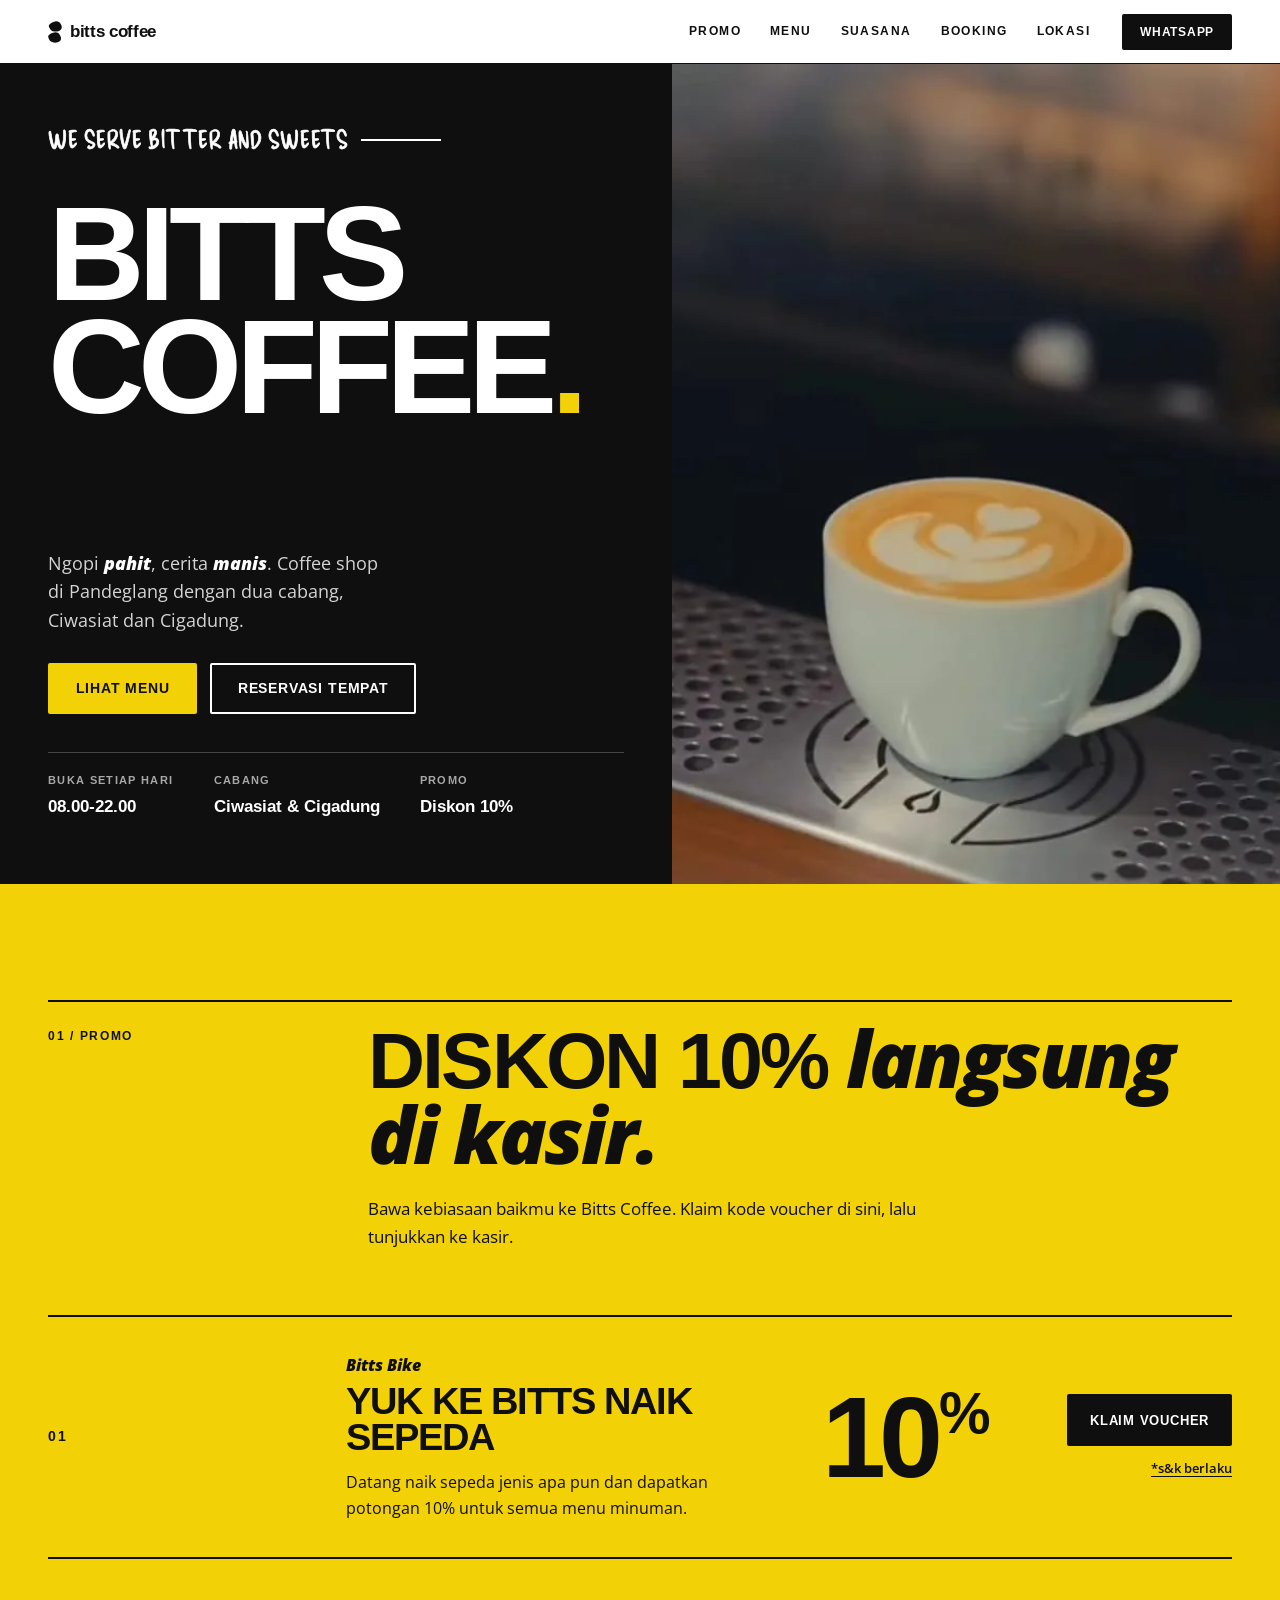
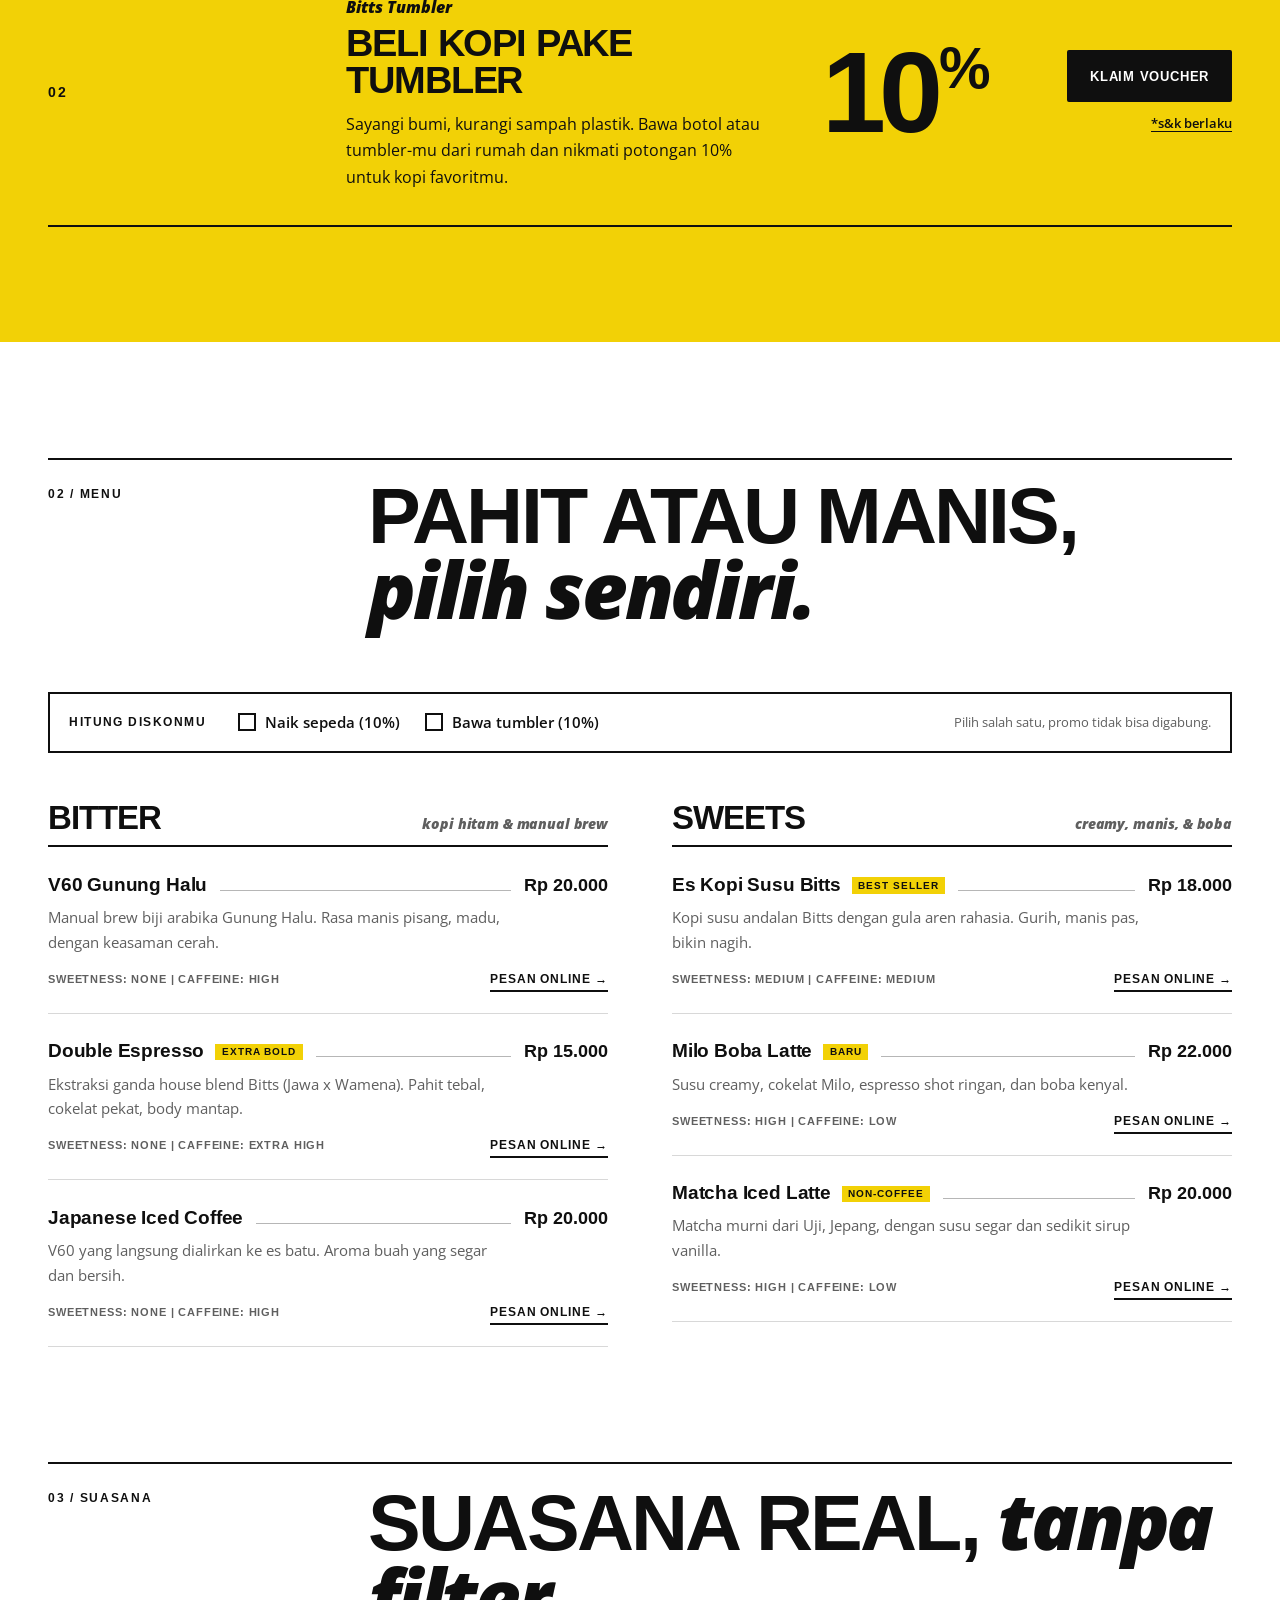
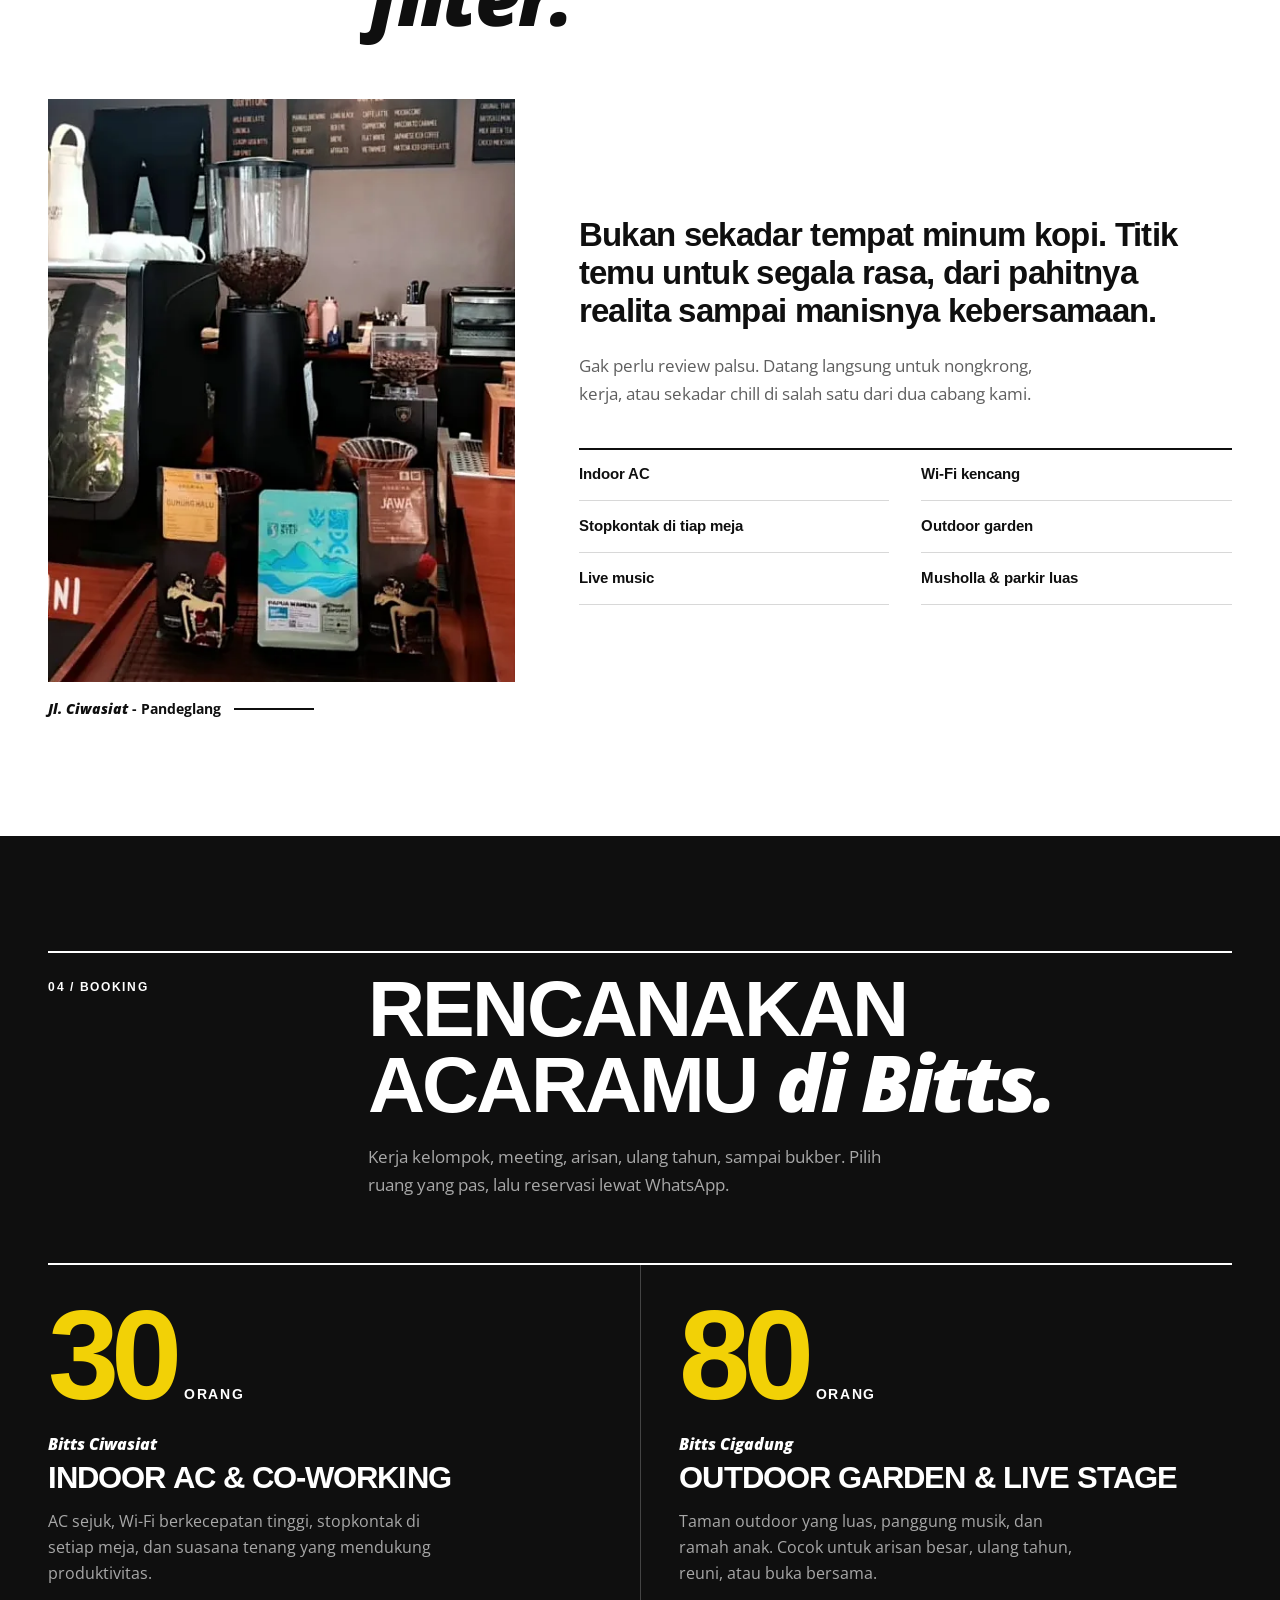
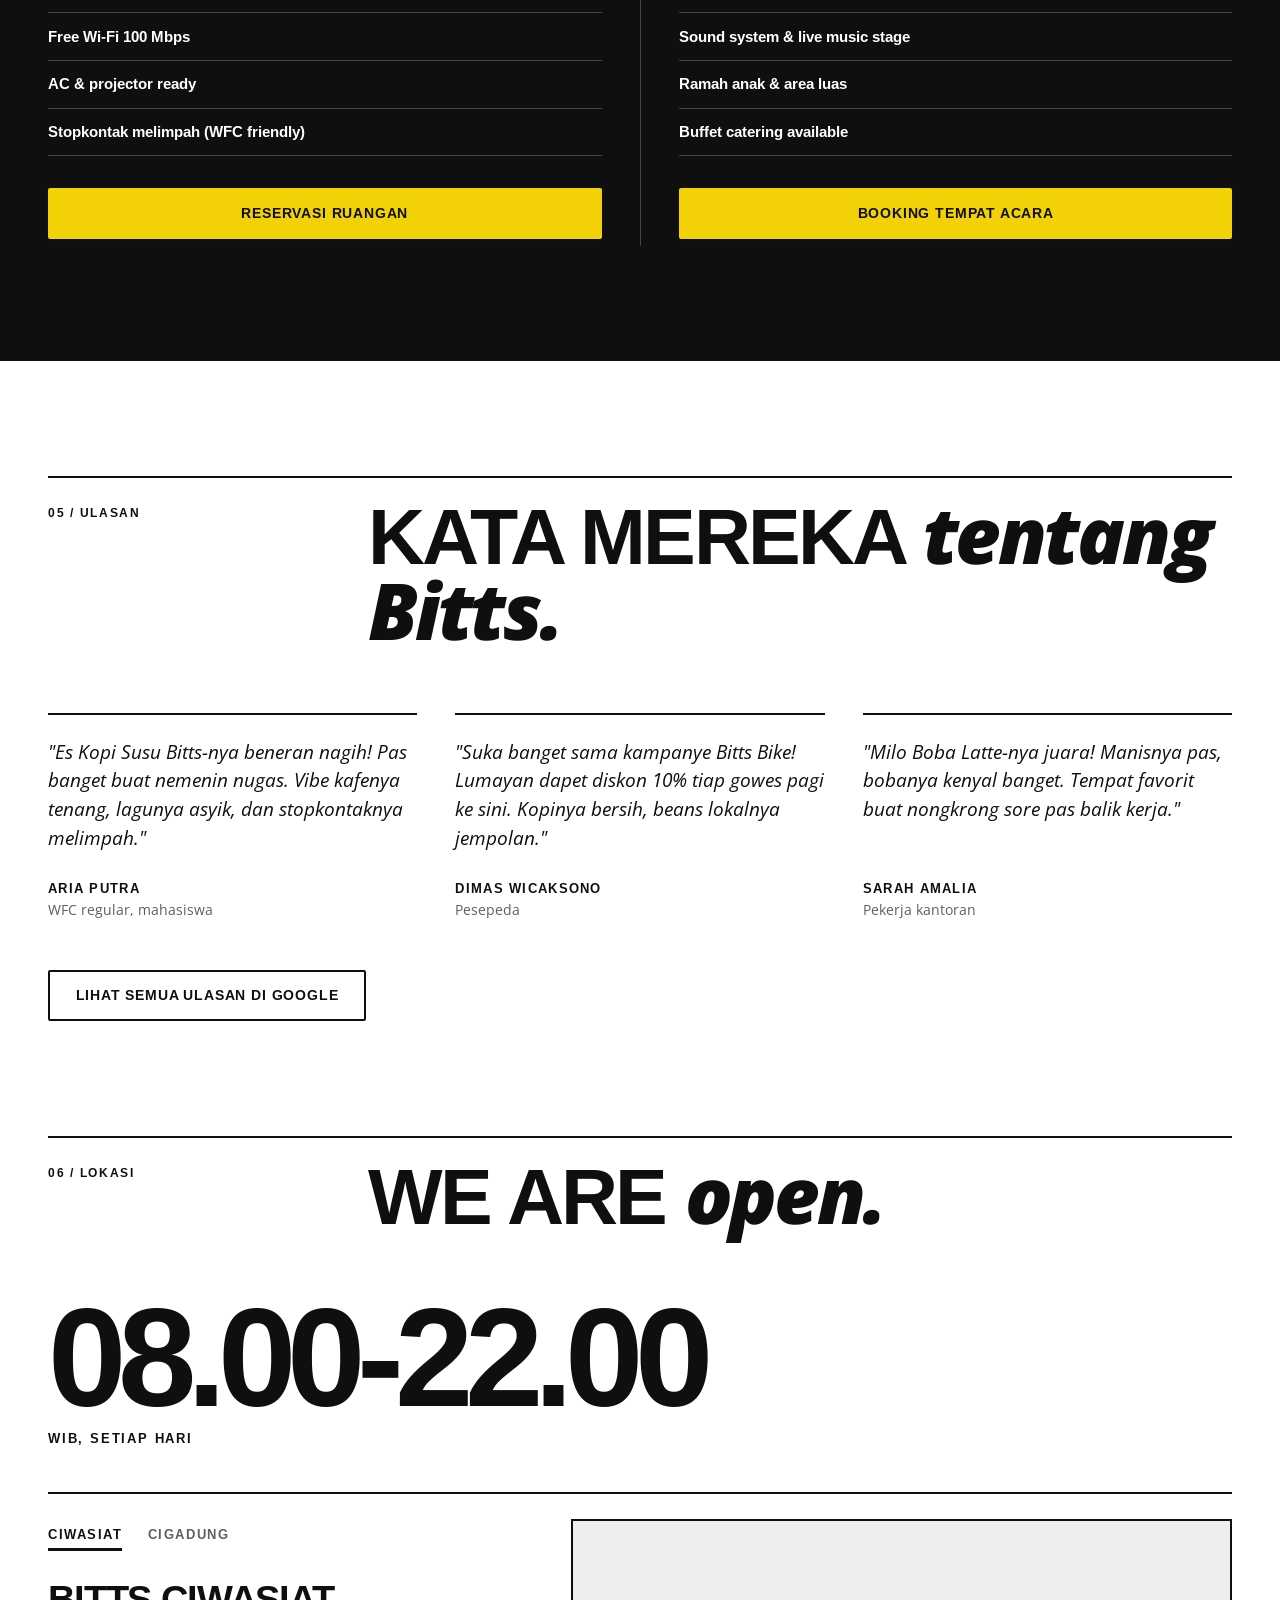
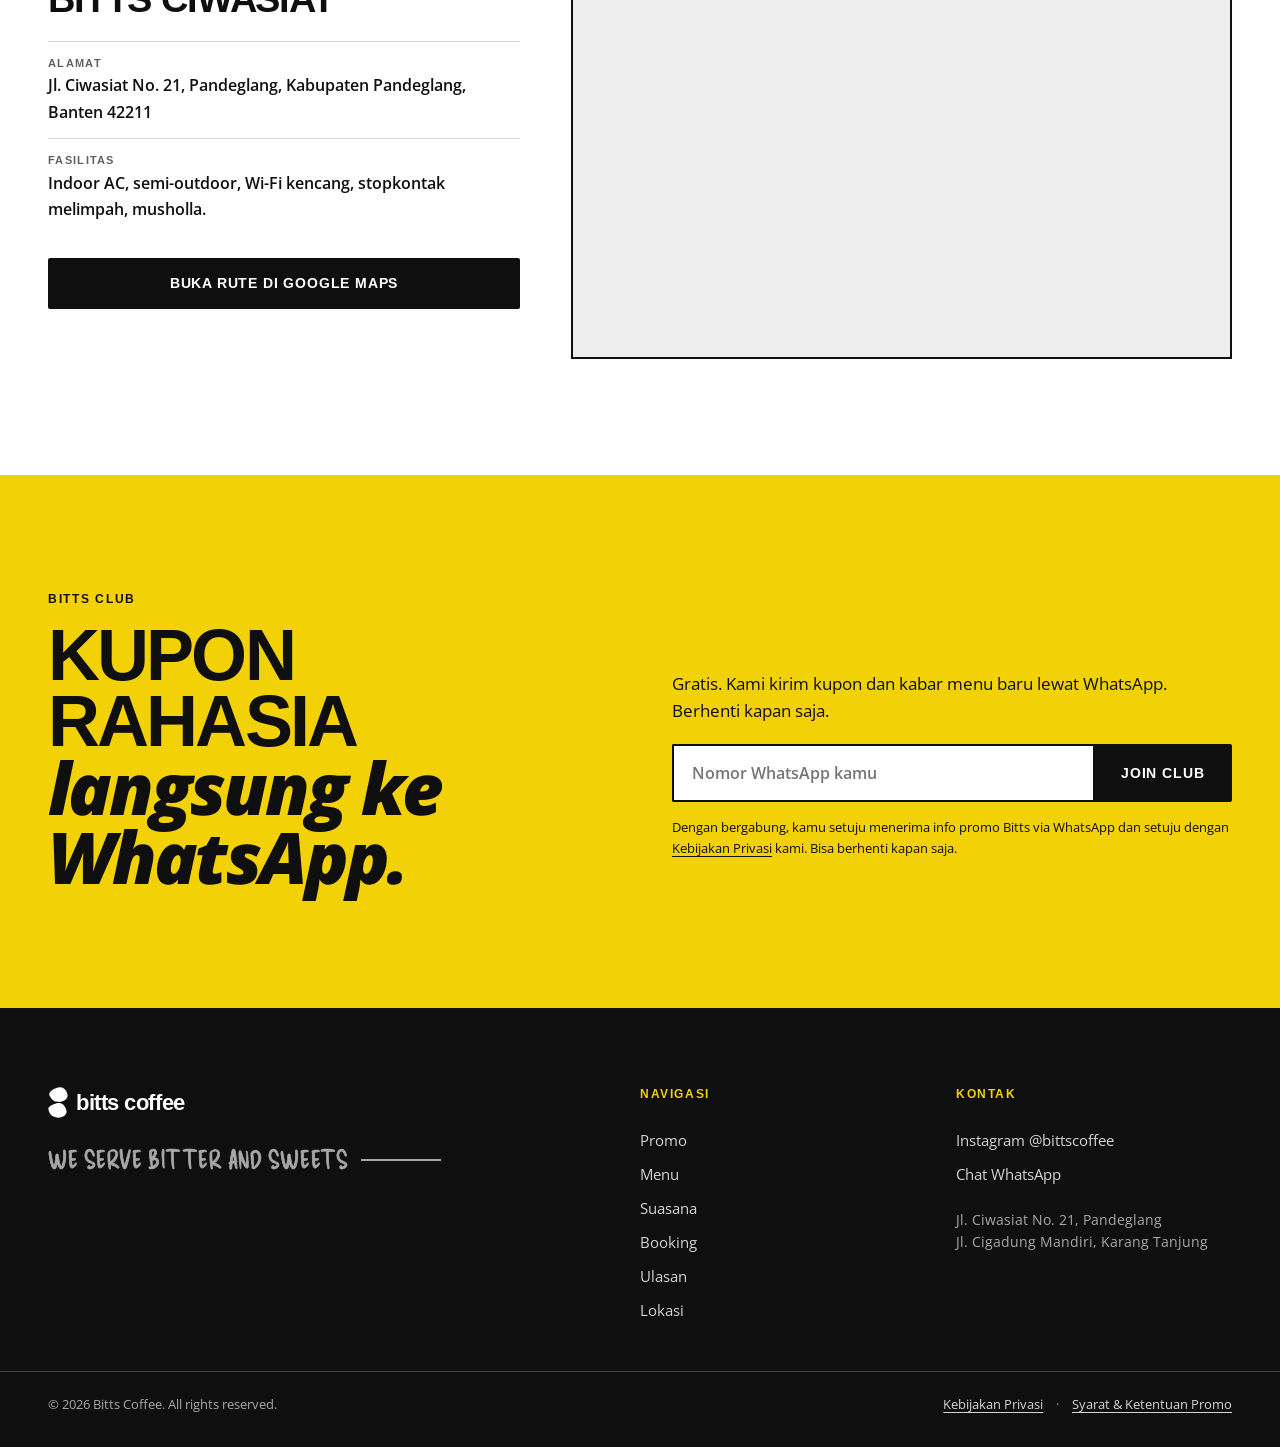
==== commit bc8ffb76: "Hapus section jualan biji kopi - Hapus section Biji Kopi beserta link di menu HP dan footer - Lokasi" ====
--- a/index.html
+++ b/index.html
@@ -162,7 +162,6 @@
     <a href="#suasana" class="mobile-link">Suasana</a>
     <a href="#booking" class="mobile-link">Booking</a>
     <a href="#testimoni" class="mobile-link">Ulasan</a>
-    <a href="#beans" class="mobile-link">Biji Kopi</a>
     <a href="#lokasi" class="mobile-link">Lokasi</a>
     <a href="https://wa.me/6281234567890?text=Halo%20Bitts%20Coffee,%20saya%20mau%20order%20dari%20website...%20(via%20website)" target="_blank" class="btn btn-yellow btn-block" data-track="click_whatsapp" data-track-label="mobile_nav">Chat WhatsApp</a>
   </div>
@@ -473,59 +472,11 @@
       </div>
     </section>
 
-    <!-- 06 BIJI KOPI -->
-    <section class="beans-section" id="beans">
-      <div class="section-container">
-        <header class="section-head">
-          <p class="section-index">06 / Biji kopi</p>
-          <div>
-            <h2 class="section-title">Biji kopi lokal <em>pilihan Bitts.</em></h2>
-            <p class="section-sub">Rasa "bitter" kami datang dari biji kopi lokal yang dipanggang dengan profil rasa optimal.</p>
-          </div>
-        </header>
-
-        <div class="beans-grid">
-          <div class="bean-card">
-            <p class="bean-origin">Jawa Barat</p>
-            <h3 class="bean-name">Gunung Halu</h3>
-            <div class="bean-details">
-              <div class="detail-row"><span>Proses</span> <strong>Honey process</strong></div>
-              <div class="detail-row"><span>Notes</span> <strong>Banana, honey, lemon acidity</strong></div>
-              <div class="detail-row"><span>Karakter</span> <strong>Light, sweet, fruity</strong></div>
-            </div>
-            <p class="bean-tag">Best filter coffee</p>
-          </div>
-
-          <div class="bean-card">
-            <p class="bean-origin">Jawa Tengah</p>
-            <h3 class="bean-name">Java Preanger</h3>
-            <div class="bean-details">
-              <div class="detail-row"><span>Proses</span> <strong>Full wash</strong></div>
-              <div class="detail-row"><span>Notes</span> <strong>Chocolate, brown sugar, nutty</strong></div>
-              <div class="detail-row"><span>Karakter</span> <strong>Heavy body, low acidity</strong></div>
-            </div>
-            <p class="bean-tag">Best espresso blend</p>
-          </div>
-
-          <div class="bean-card">
-            <p class="bean-origin">Papua</p>
-            <h3 class="bean-name">Papua Wamena</h3>
-            <div class="bean-details">
-              <div class="detail-row"><span>Proses</span> <strong>Natural</strong></div>
-              <div class="detail-row"><span>Notes</span> <strong>Dark berry, floral, tobacco</strong></div>
-              <div class="detail-row"><span>Karakter</span> <strong>Complex, rich, earthy</strong></div>
-            </div>
-            <p class="bean-tag">Unique taste</p>
-          </div>
-        </div>
-      </div>
-    </section>
-
-    <!-- 07 LOKASI -->
+    <!-- 06 LOKASI -->
     <section class="location-section" id="lokasi">
       <div class="section-container">
         <header class="section-head">
-          <p class="section-index">07 / Lokasi</p>
+          <p class="section-index">06 / Lokasi</p>
           <div>
             <h2 class="section-title">We are <em>open.</em></h2>
           </div>
@@ -634,7 +585,6 @@
         <a href="#suasana" class="footer-link">Suasana</a>
         <a href="#booking" class="footer-link">Booking</a>
         <a href="#testimoni" class="footer-link">Ulasan</a>
-        <a href="#beans" class="footer-link">Biji Kopi</a>
         <a href="#lokasi" class="footer-link">Lokasi</a>
       </div>
 
--- a/style.css
+++ b/style.css
@@ -228,8 +228,7 @@
 }
 /* Two white sections in a row: the top rule already separates them */
 .menu-section + .space-section,
-.testimonials-section + .beans-section,
-.beans-section + .location-section {
+.testimonials-section + .location-section {
   padding-top: 0;
 }
 
@@ -861,66 +860,7 @@
   margin-top: 3rem;
 }
 
-/* --- 06 Biji Kopi: spec sheet --- */
-.beans-grid {
-  display: grid;
-  grid-template-columns: repeat(3, 1fr);
-  border-top: 2px solid var(--ink);
-}
-.bean-card {
-  padding: 1.8rem 2rem 0.5rem 0;
-}
-.bean-card + .bean-card {
-  padding-left: 2rem;
-  border-left: 1px solid var(--hair);
-}
-.bean-origin {
-  font-style: italic;
-  font-weight: 800;
-  font-size: 0.95rem;
-}
-.bean-name {
-  font-family: var(--font-display);
-  font-weight: 700;
-  font-size: clamp(1.7rem, 2.8vw, 2.4rem);
-  line-height: 0.95;
-  letter-spacing: -0.03em;
-  text-transform: uppercase;
-  margin: 0.3rem 0 1.4rem 0;
-}
-.detail-row {
-  display: grid;
-  grid-template-columns: 80px 1fr;
-  gap: 0.8rem;
-  padding: 0.65rem 0;
-  border-top: 1px solid var(--hair);
-  font-size: 0.93rem;
-}
-.detail-row span {
-  font-family: var(--font-display);
-  font-weight: 700;
-  font-size: 0.68rem;
-  letter-spacing: 0.1em;
-  text-transform: uppercase;
-  color: var(--muted);
-  padding-top: 0.2rem;
-}
-.detail-row strong {
-  font-weight: 600;
-}
-.bean-tag {
-  display: inline-block;
-  margin-top: 1.2rem;
-  padding: 0.3rem 0.55rem;
-  font-family: var(--font-display);
-  font-weight: 700;
-  font-size: 0.68rem;
-  letter-spacing: 0.1em;
-  text-transform: uppercase;
-  background-color: var(--yellow);
-}
-
-/* --- 07 Lokasi --- */
+/* --- 06 Lokasi --- */
 .open-hours {
   font-family: var(--font-display);
   font-weight: 700;
@@ -1511,15 +1451,6 @@
   .testimonials-grid {
     grid-template-columns: 1fr;
   }
-  .beans-grid {
-    grid-template-columns: 1fr;
-  }
-  .bean-card,
-  .bean-card + .bean-card {
-    padding: 1.6rem 0 1.4rem 0;
-    border-left: none;
-    border-bottom: 1px solid var(--hair);
-  }
   .footer-container {
     grid-template-columns: 1fr 1fr;
   }
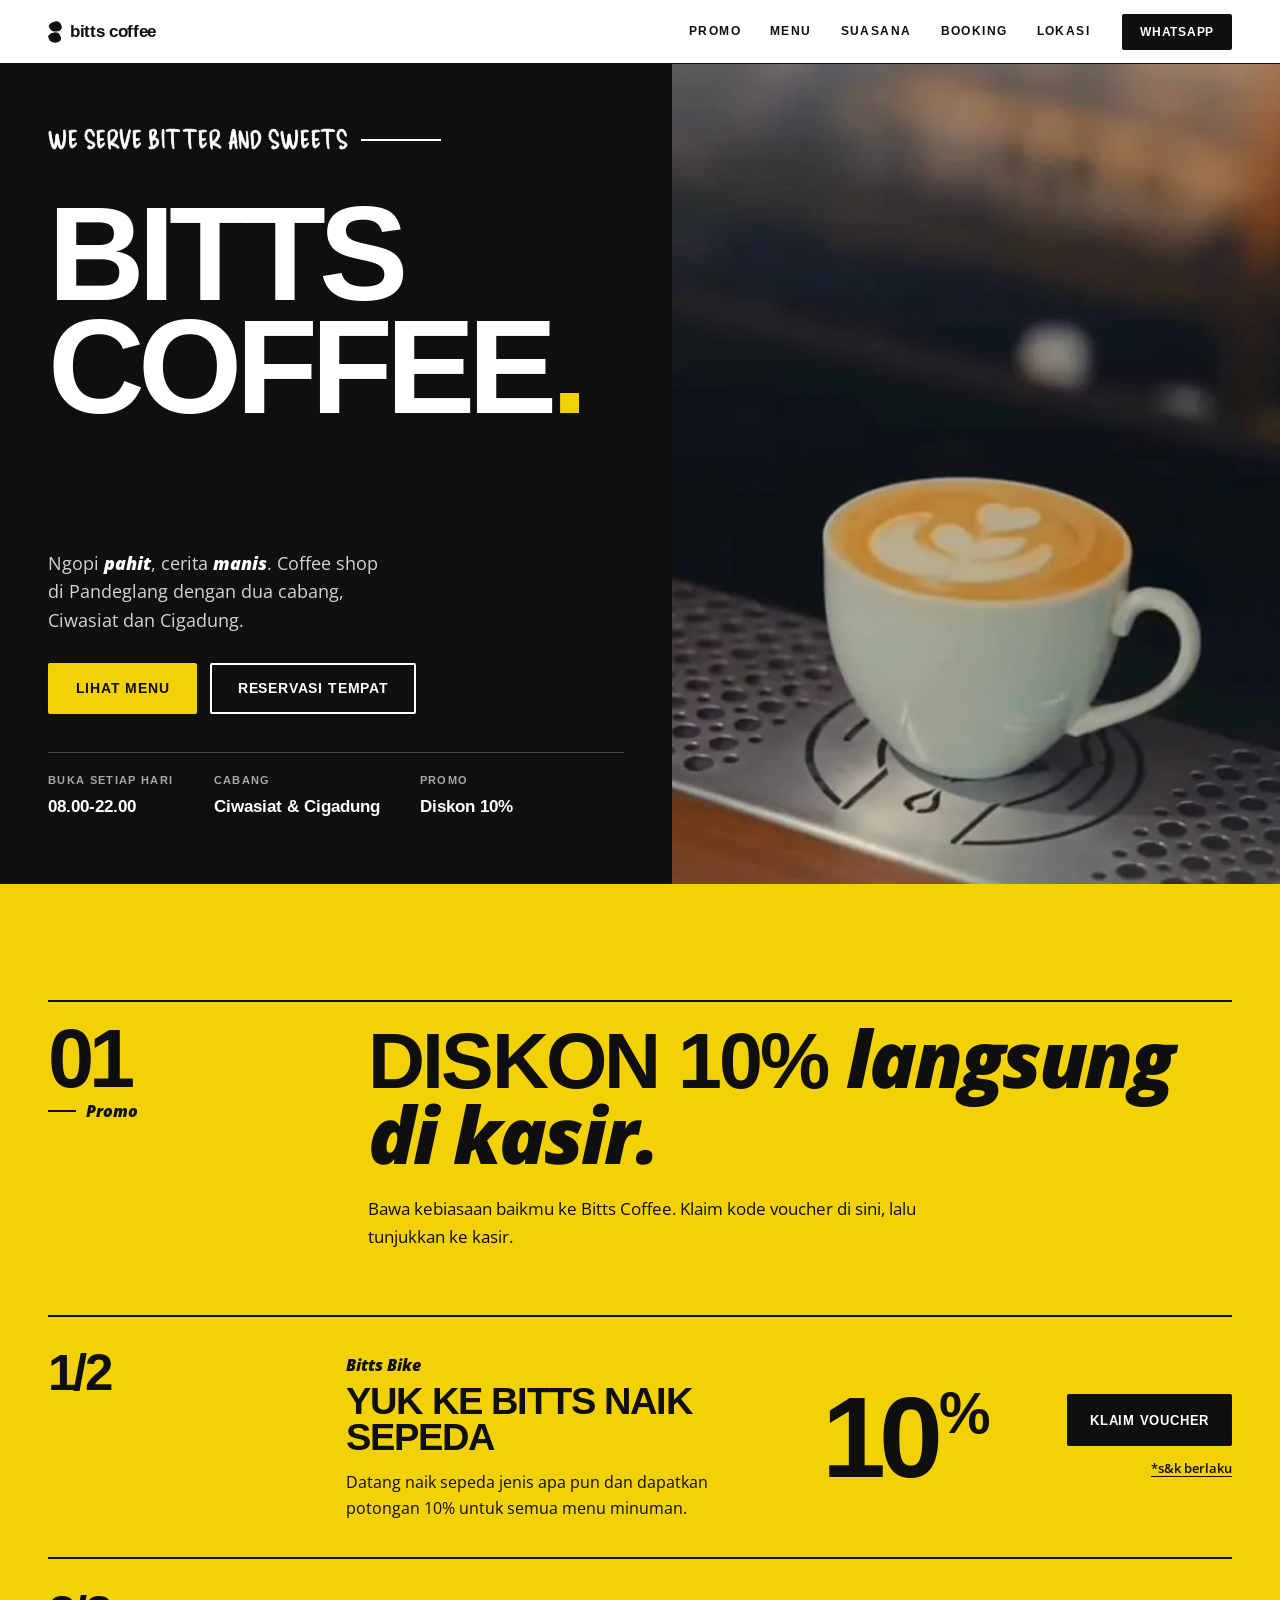
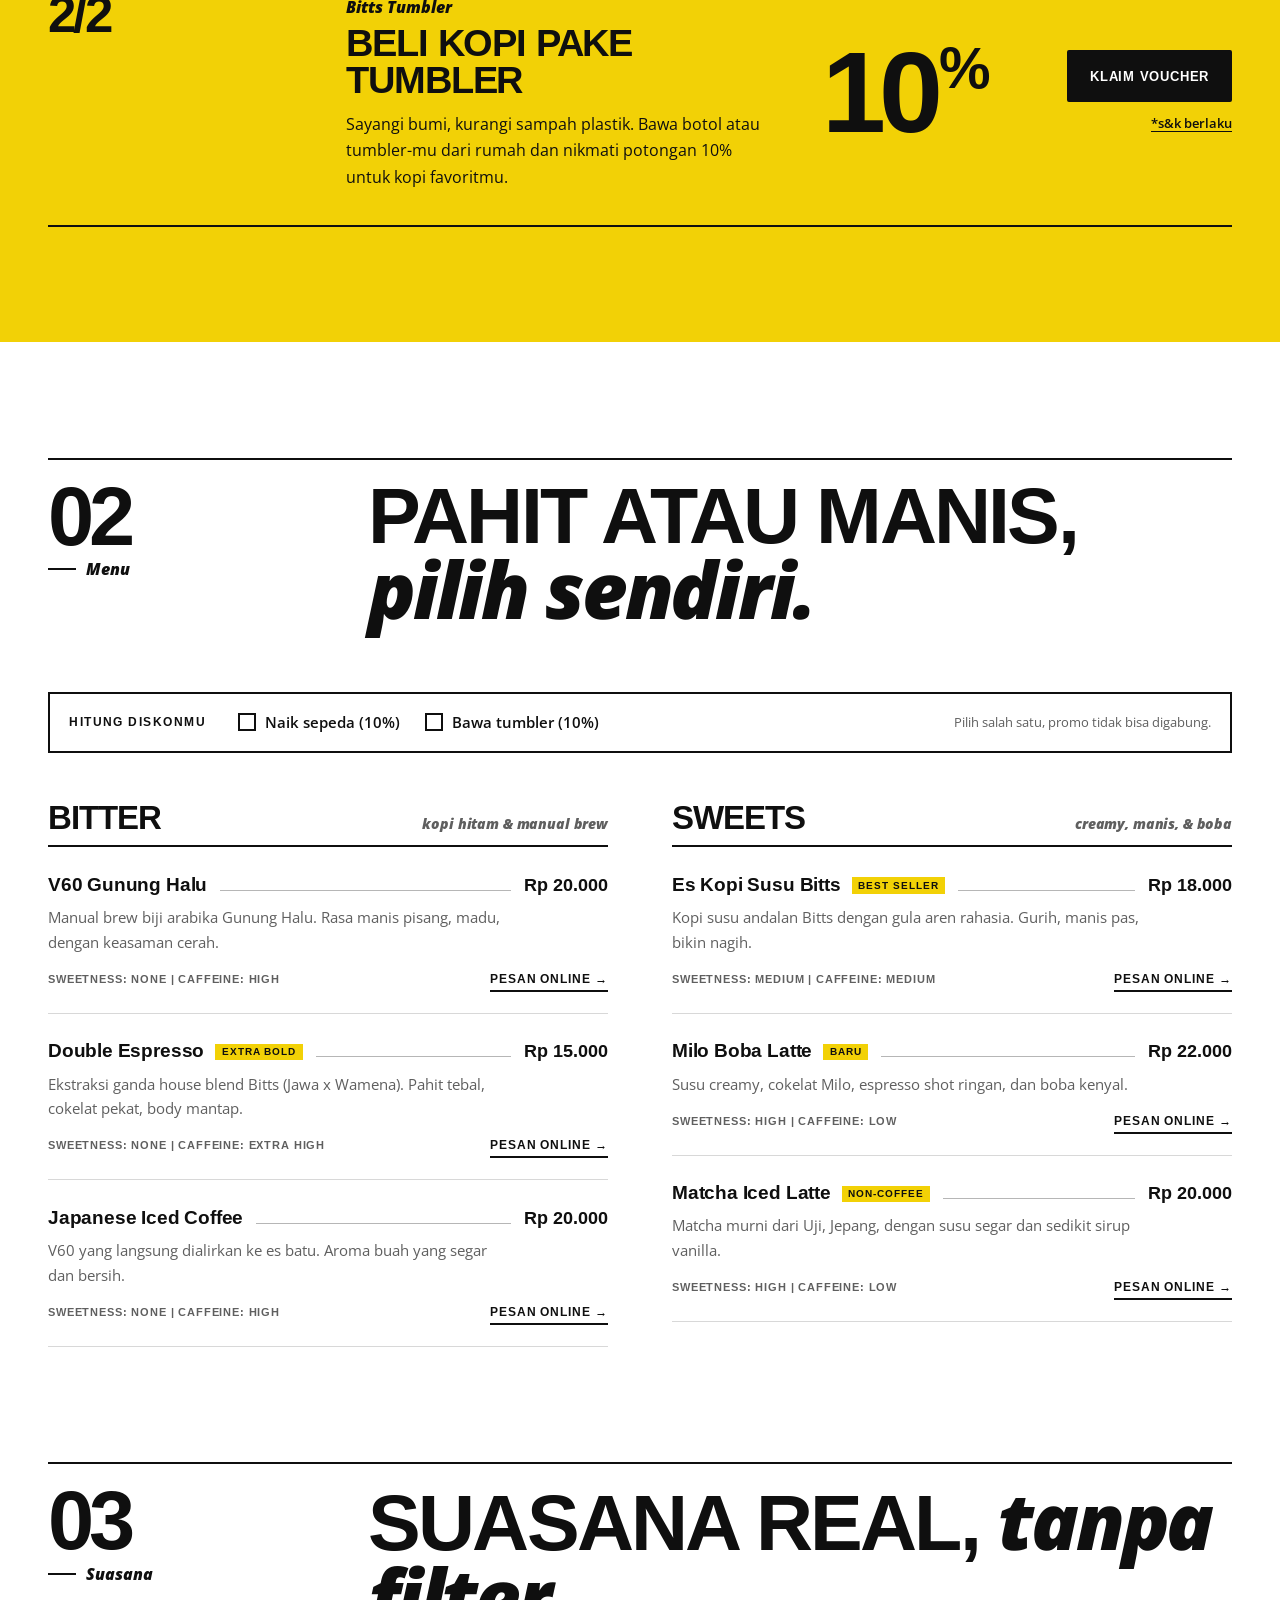
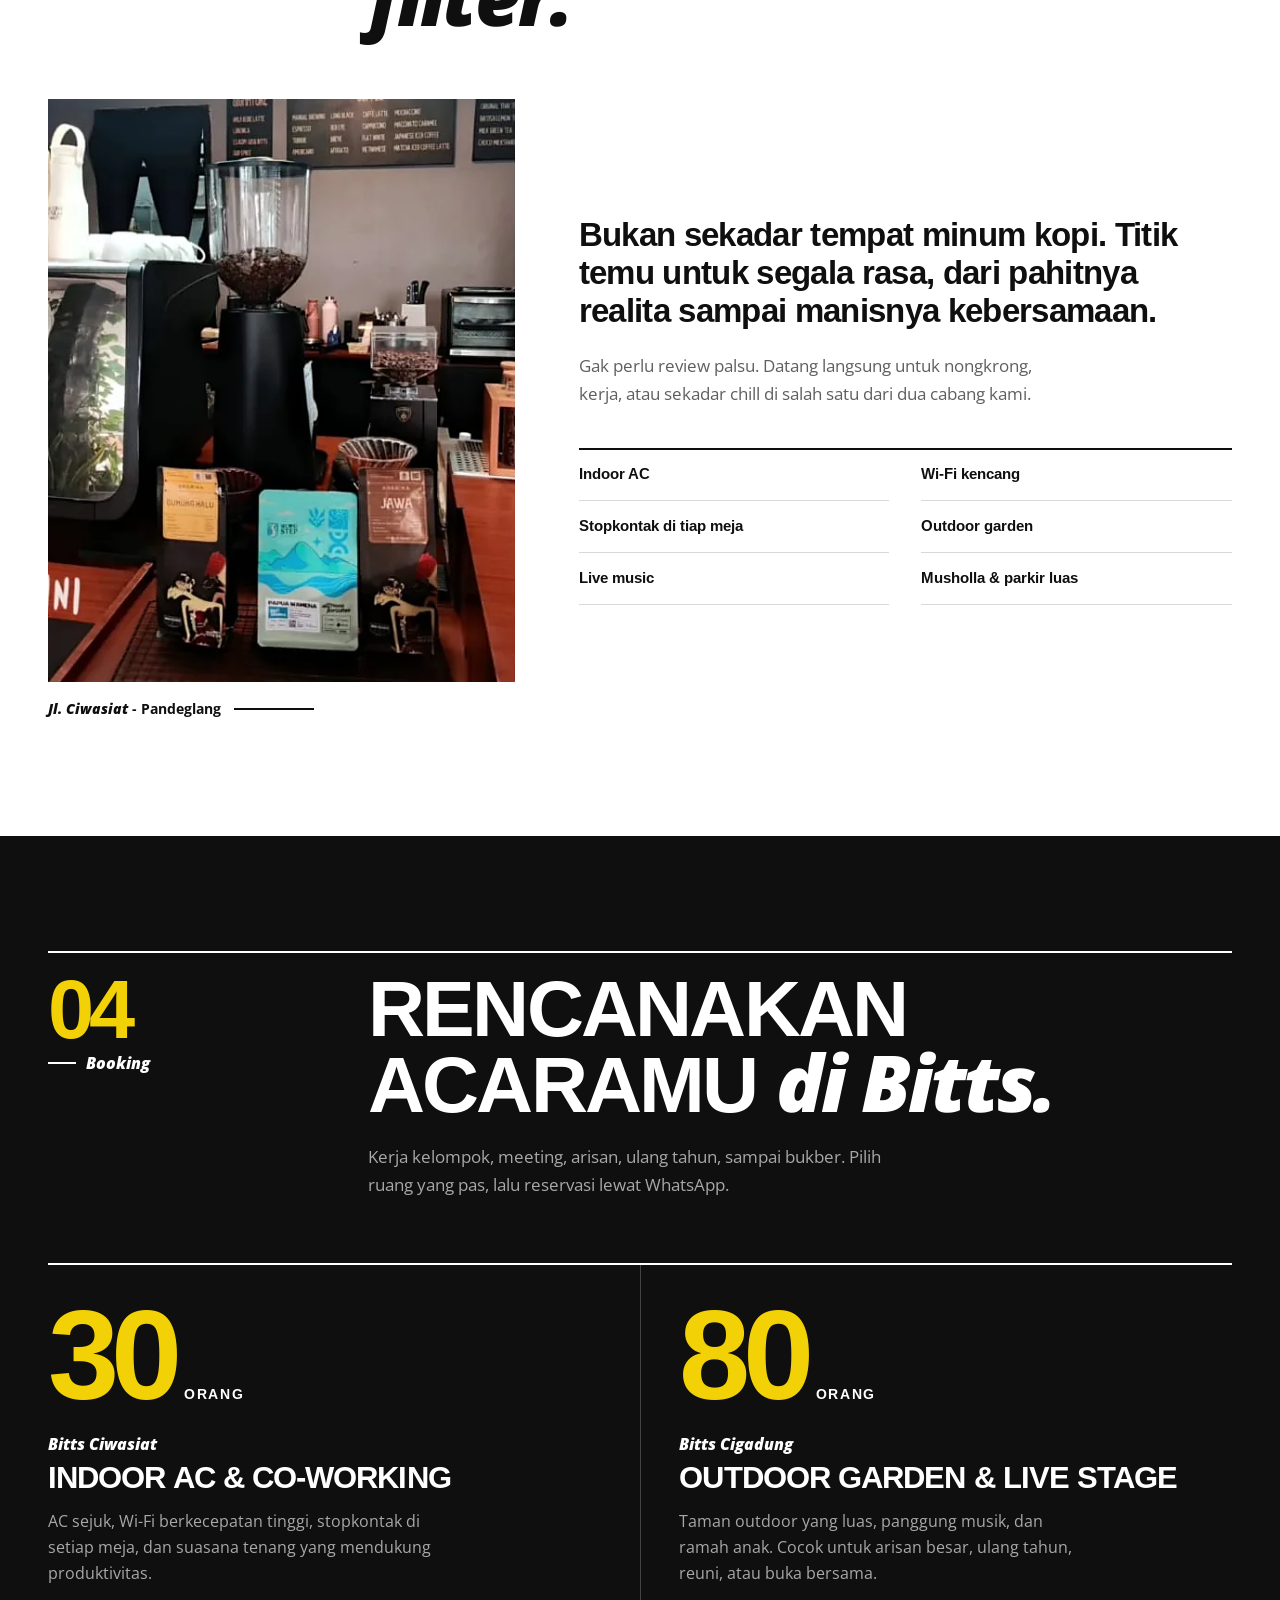
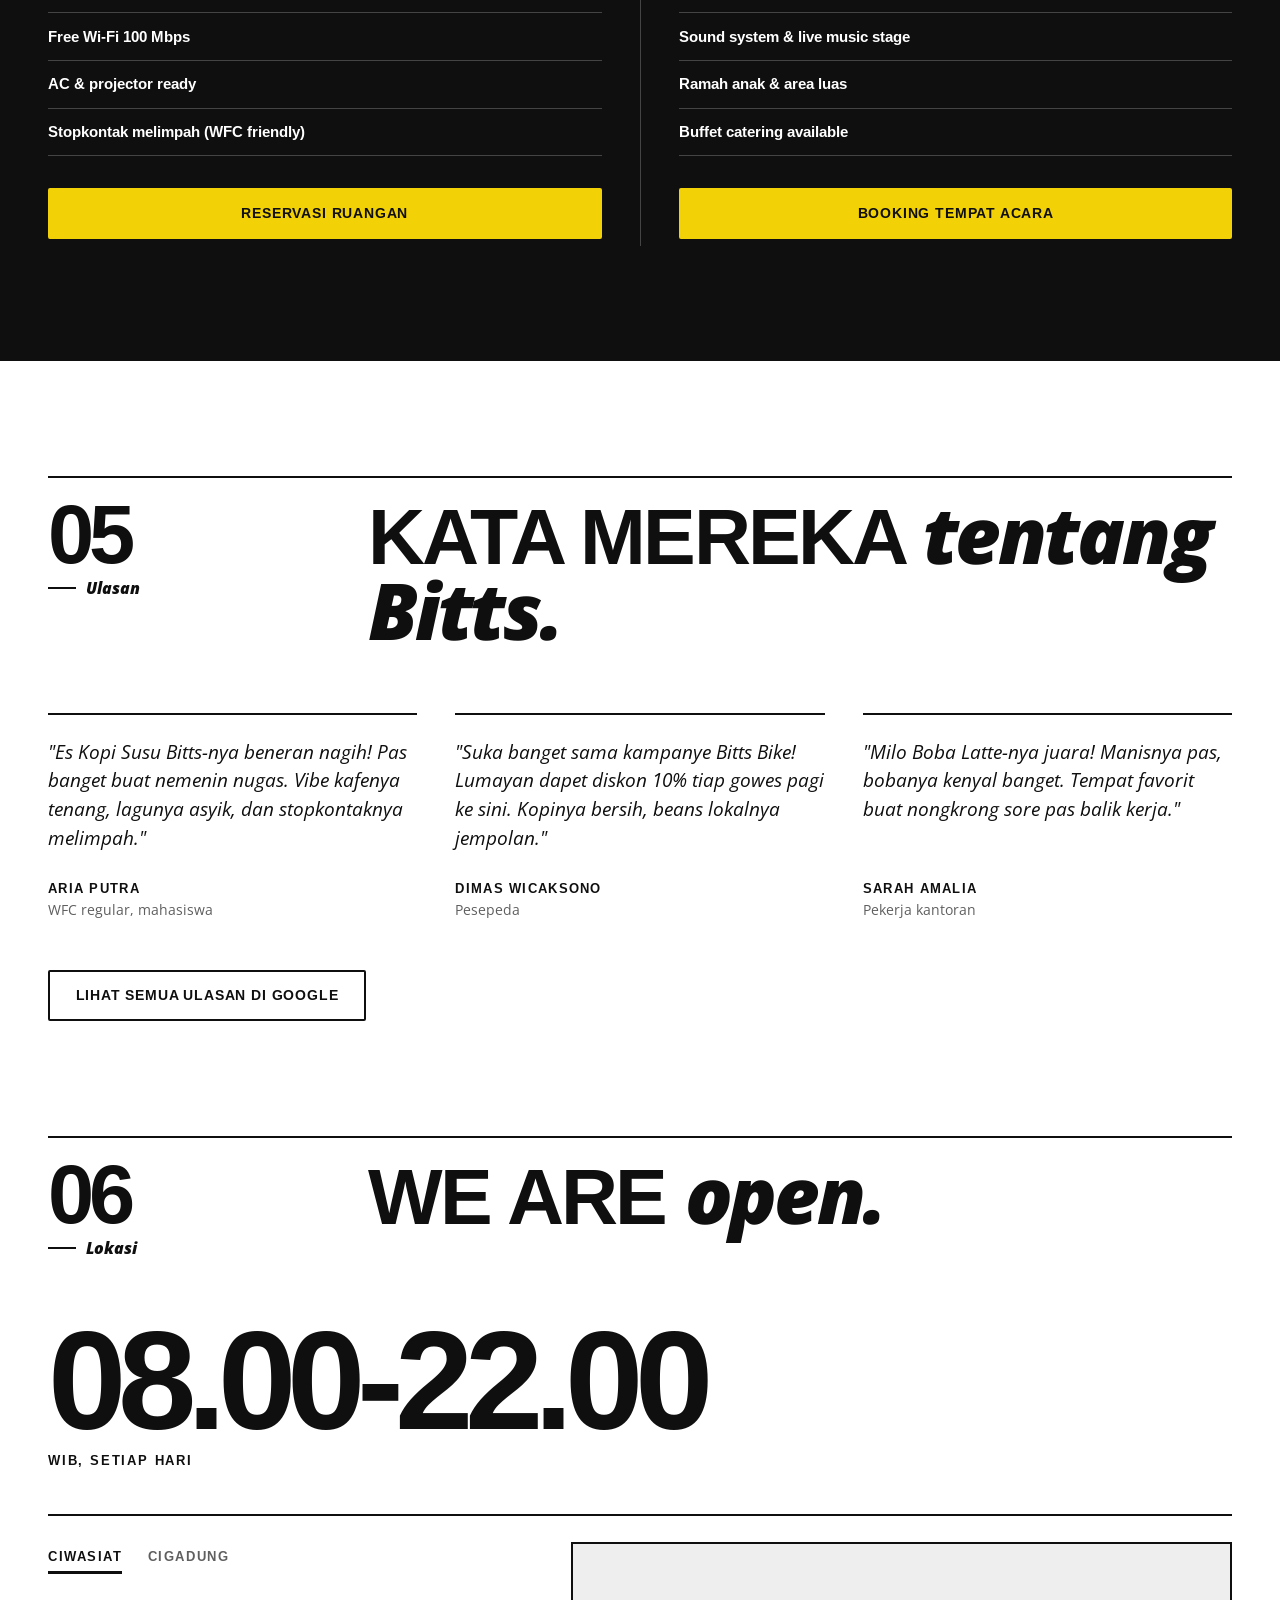
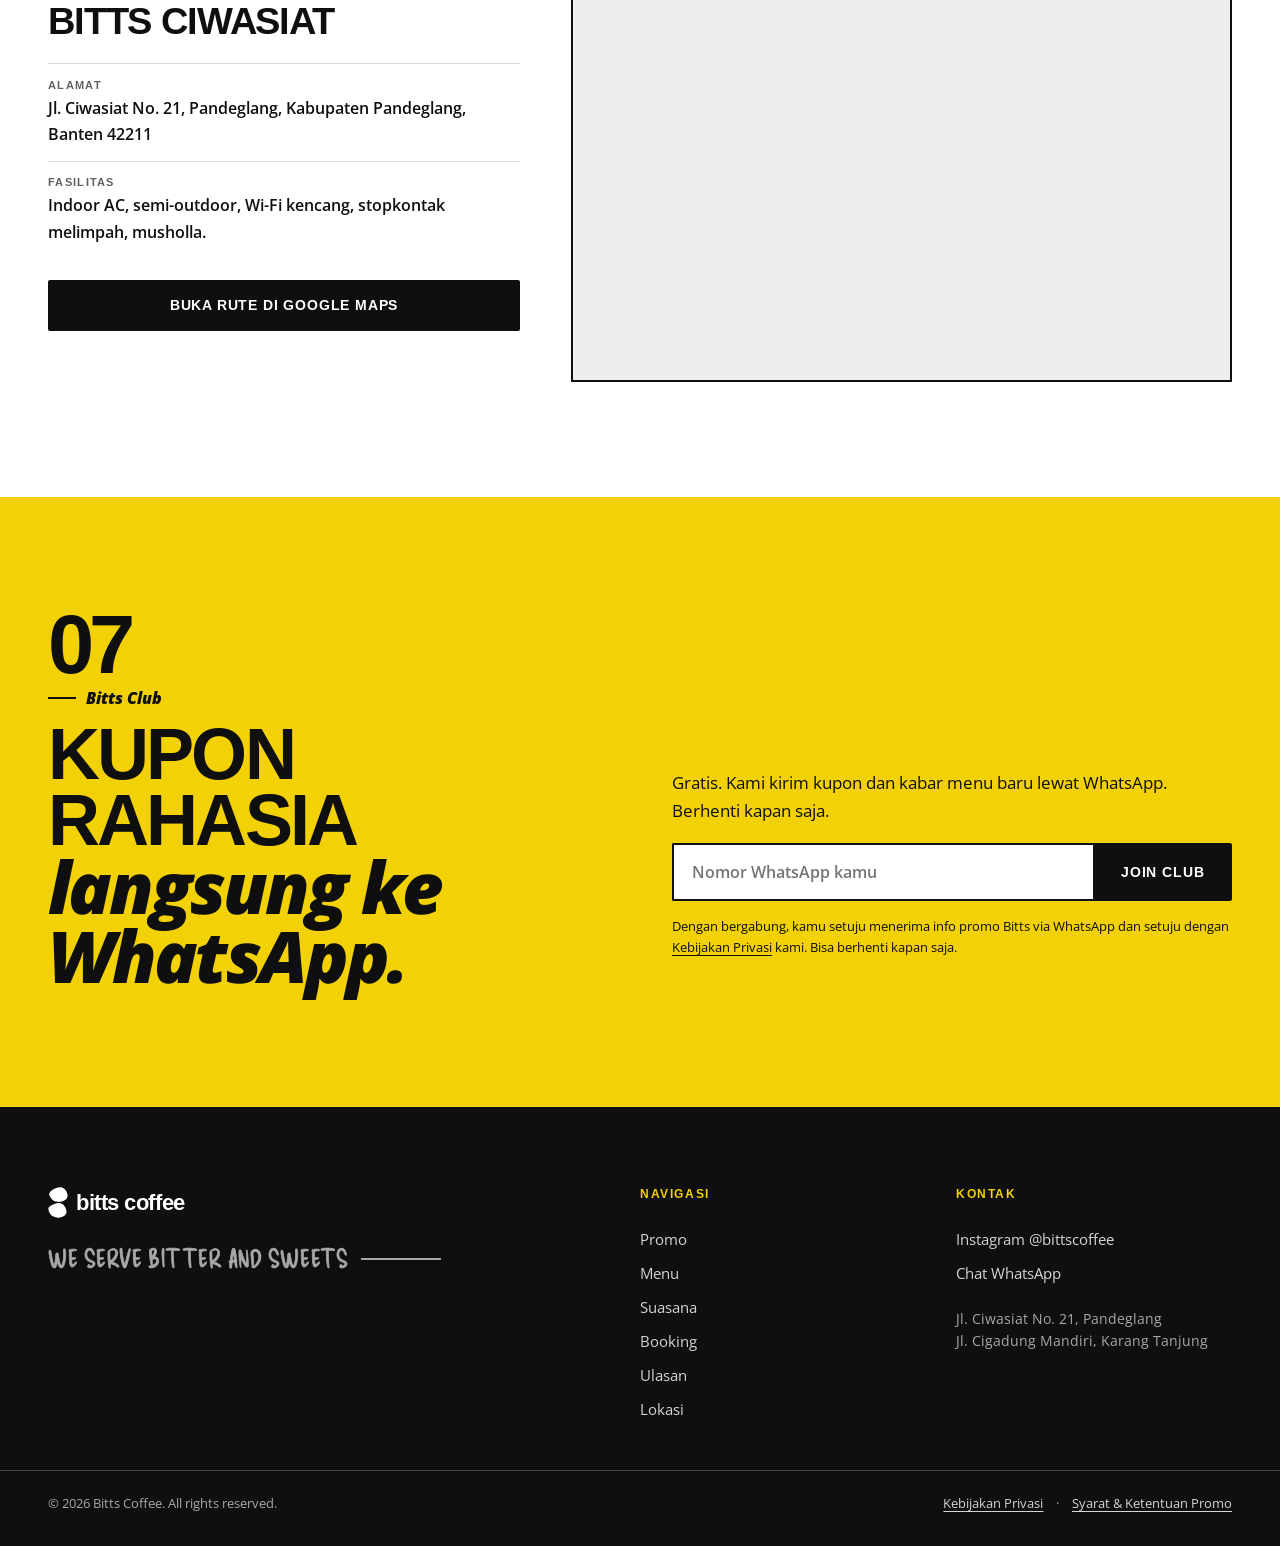
==== commit 6a6f73dd: "Ganti gaya nomor section jadi angka poster besar - Nomor 01-07 tampil besar dengan label miring di b" ====
--- a/index.html
+++ b/index.html
@@ -194,7 +194,7 @@
     <section class="promo-section" id="promo">
       <div class="section-container">
         <header class="section-head">
-          <p class="section-index">01 / Promo</p>
+          <p class="section-number"><span class="section-number-no">01</span><span class="section-number-label">Promo</span></p>
           <div>
             <h2 class="section-title">Diskon 10% <em>langsung di kasir.</em></h2>
             <p class="section-sub">Bawa kebiasaan baikmu ke Bitts Coffee. Klaim kode voucher di sini, lalu tunjukkan ke kasir.</p>
@@ -204,7 +204,7 @@
         <div class="promo-list">
           <!-- Promo 1: Bitts Bike -->
           <article class="promo-card promo-row">
-            <p class="promo-no">01</p>
+            <p class="promo-no">1/2</p>
             <div class="promo-main">
               <p class="promo-kicker">Bitts Bike</p>
               <h3 class="promo-card-title">Yuk ke Bitts naik sepeda</h3>
@@ -219,7 +219,7 @@
 
           <!-- Promo 2: Bitts Tumbler -->
           <article class="promo-card promo-row">
-            <p class="promo-no">02</p>
+            <p class="promo-no">2/2</p>
             <div class="promo-main">
               <p class="promo-kicker">Bitts Tumbler</p>
               <h3 class="promo-card-title">Beli kopi pake tumbler</h3>
@@ -239,7 +239,7 @@
     <section class="menu-section" id="menu">
       <div class="section-container">
         <header class="section-head">
-          <p class="section-index">02 / Menu</p>
+          <p class="section-number"><span class="section-number-no">02</span><span class="section-number-label">Menu</span></p>
           <div>
             <h2 class="section-title">Pahit atau manis, <em>pilih sendiri.</em></h2>
           </div>
@@ -357,7 +357,7 @@
     <section class="space-section" id="suasana">
       <div class="section-container">
         <header class="section-head">
-          <p class="section-index">03 / Suasana</p>
+          <p class="section-number"><span class="section-number-no">03</span><span class="section-number-label">Suasana</span></p>
           <div>
             <h2 class="section-title">Suasana real, <em>tanpa filter.</em></h2>
           </div>
@@ -388,7 +388,7 @@
     <section class="booking-section" id="booking">
       <div class="section-container">
         <header class="section-head">
-          <p class="section-index">04 / Booking</p>
+          <p class="section-number"><span class="section-number-no">04</span><span class="section-number-label">Booking</span></p>
           <div>
             <h2 class="section-title">Rencanakan acaramu <em>di Bitts.</em></h2>
             <p class="section-sub">Kerja kelompok, meeting, arisan, ulang tahun, sampai bukber. Pilih ruang yang pas, lalu reservasi lewat WhatsApp.</p>
@@ -431,7 +431,7 @@
     <section class="testimonials-section" id="testimoni">
       <div class="section-container">
         <header class="section-head">
-          <p class="section-index">05 / Ulasan</p>
+          <p class="section-number"><span class="section-number-no">05</span><span class="section-number-label">Ulasan</span></p>
           <div>
             <h2 class="section-title">Kata mereka <em>tentang Bitts.</em></h2>
           </div>
@@ -476,7 +476,7 @@
     <section class="location-section" id="lokasi">
       <div class="section-container">
         <header class="section-head">
-          <p class="section-index">06 / Lokasi</p>
+          <p class="section-number"><span class="section-number-no">06</span><span class="section-number-label">Lokasi</span></p>
           <div>
             <h2 class="section-title">We are <em>open.</em></h2>
           </div>
@@ -551,7 +551,7 @@
     <section class="campaign-cta-section">
       <div class="cta-container">
         <div class="cta-left">
-          <p class="section-index">Bitts Club</p>
+          <p class="section-number"><span class="section-number-no">07</span><span class="section-number-label">Bitts Club</span></p>
           <h2 class="cta-title">Kupon rahasia <em>langsung ke WhatsApp.</em></h2>
         </div>
         <div class="cta-right">
--- a/style.css
+++ b/style.css
@@ -223,8 +223,40 @@
   padding-top: 1.2rem;
   margin-bottom: clamp(2.5rem, 5vw, 4rem);
 }
-.section-head .section-index {
-  padding-top: 0.4rem;
+/* Section number: big poster numeral with an italic label underneath */
+.section-number {
+  display: flex;
+  flex-direction: column;
+  align-items: flex-start;
+  gap: 0.8rem;
+}
+.section-head .section-number {
+  padding-top: 0.3rem;
+}
+.section-number-no {
+  font-family: var(--font-display);
+  font-weight: 700;
+  font-size: clamp(3.4rem, 6.5vw, 6rem);
+  line-height: 0.78;
+  letter-spacing: -0.06em;
+}
+.section-number-label {
+  display: flex;
+  align-items: center;
+  gap: 0.6rem;
+  font-style: italic;
+  font-weight: 800;
+  font-size: 1rem;
+  line-height: 1;
+}
+.section-number-label::before {
+  content: '';
+  width: 28px;
+  height: 2px;
+  background-color: currentColor;
+}
+.booking-section .section-number-no {
+  color: var(--yellow);
 }
 /* Two white sections in a row: the top rule already separates them */
 .menu-section + .space-section,
@@ -444,10 +476,12 @@
   border-bottom: 2px solid var(--ink);
 }
 .promo-no {
-  font-family: var(--font-display);
-  font-weight: 700;
-  font-size: 0.85rem;
-  letter-spacing: 0.12em;
+  align-self: start;
+  font-family: var(--font-display);
+  font-weight: 700;
+  font-size: clamp(2.4rem, 4vw, 3.4rem);
+  line-height: 0.8;
+  letter-spacing: -0.05em;
 }
 .promo-kicker {
   font-style: italic;
@@ -1436,6 +1470,17 @@
   .section-head {
     grid-template-columns: 1fr;
   }
+  .section-number {
+    flex-direction: row;
+    align-items: flex-end;
+    gap: 1rem;
+  }
+  .section-number-no {
+    font-size: 3.2rem;
+  }
+  .section-number-label {
+    padding-bottom: 0.25rem;
+  }
   .menu-board,
   .space-grid,
   .location-layout,
